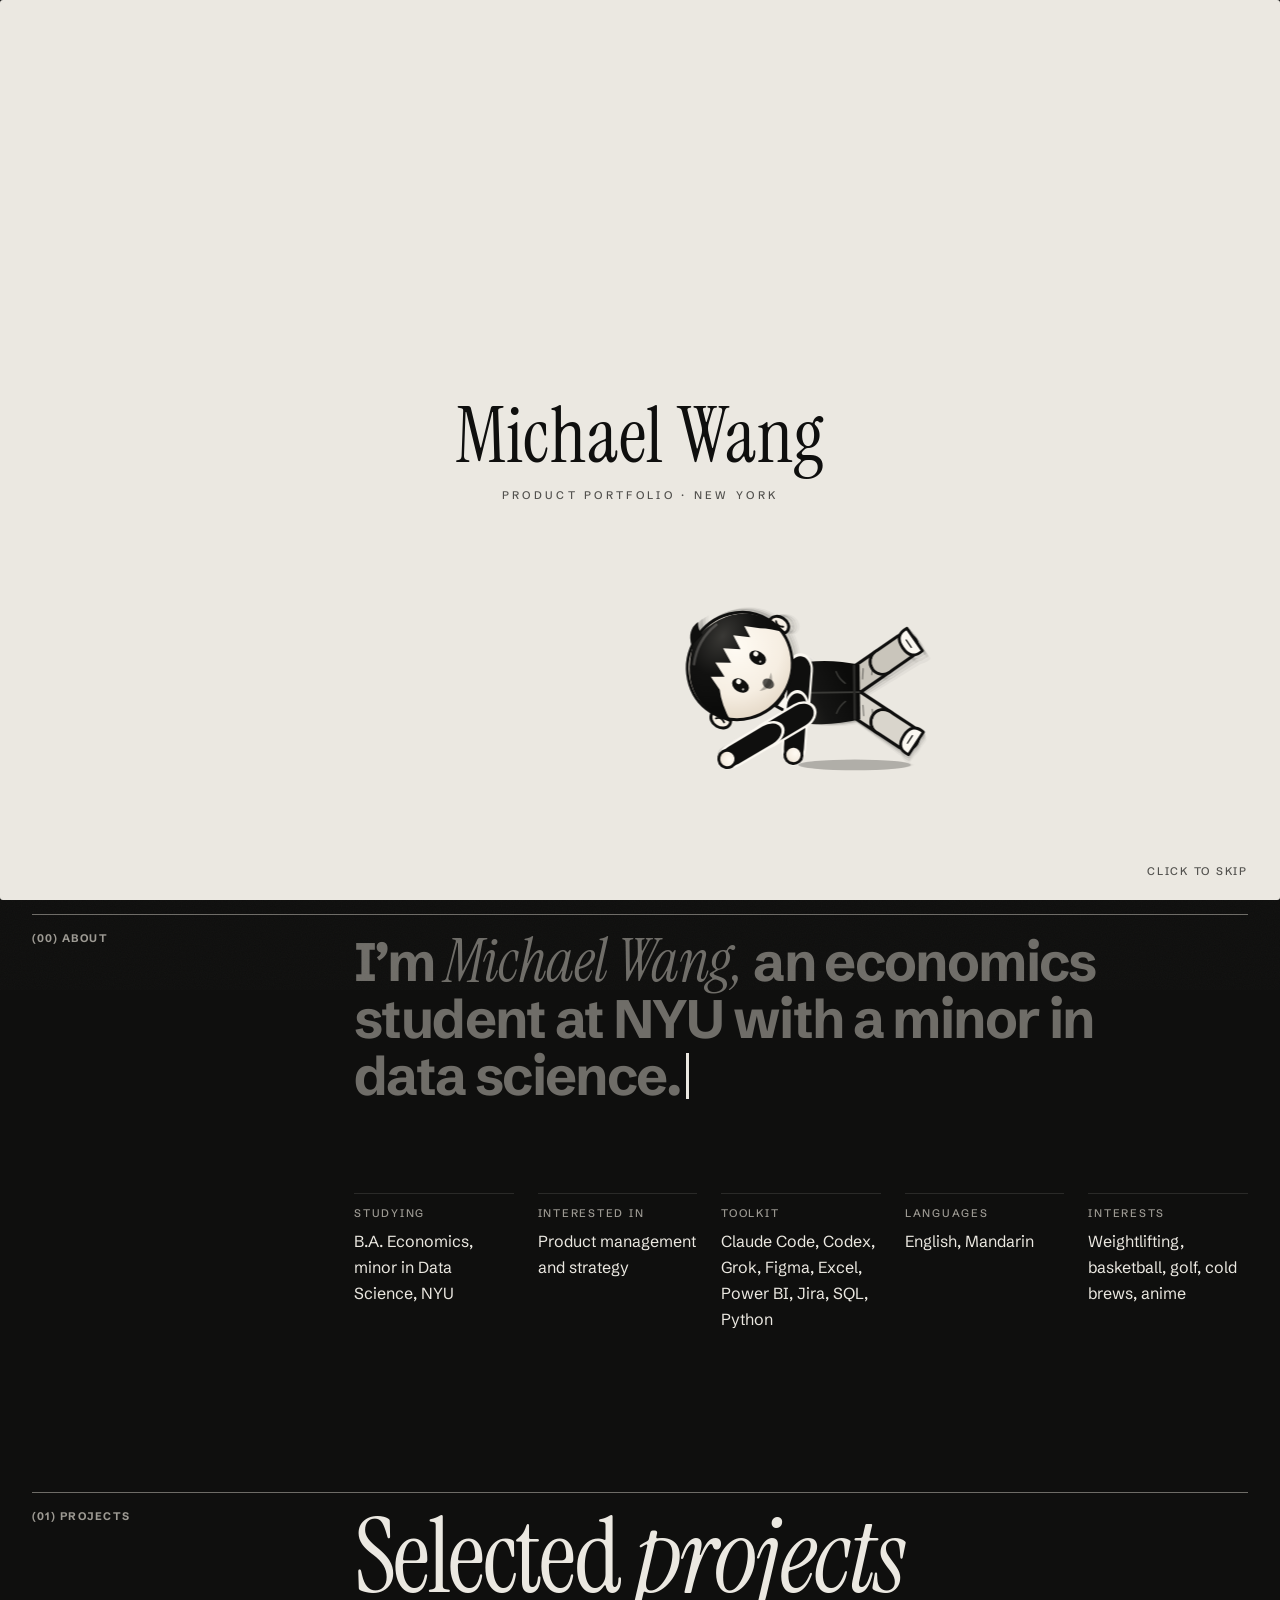
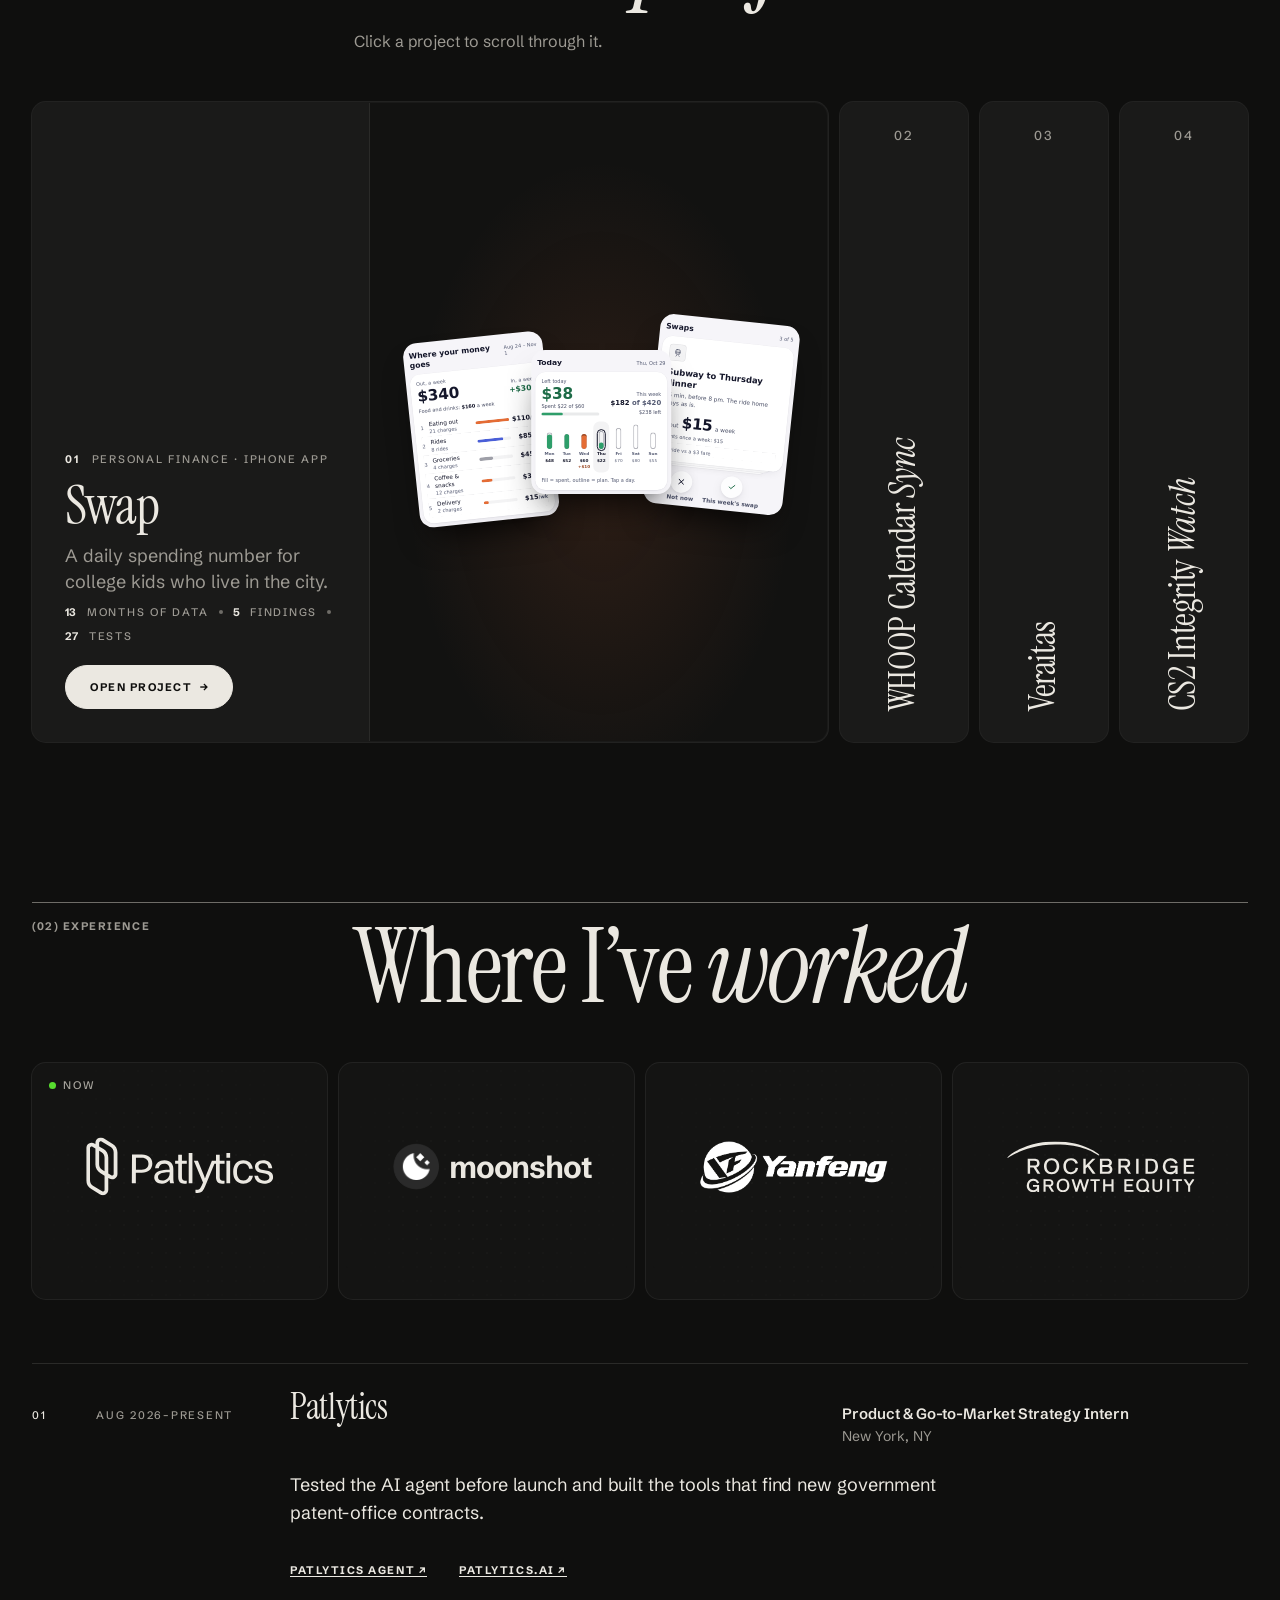
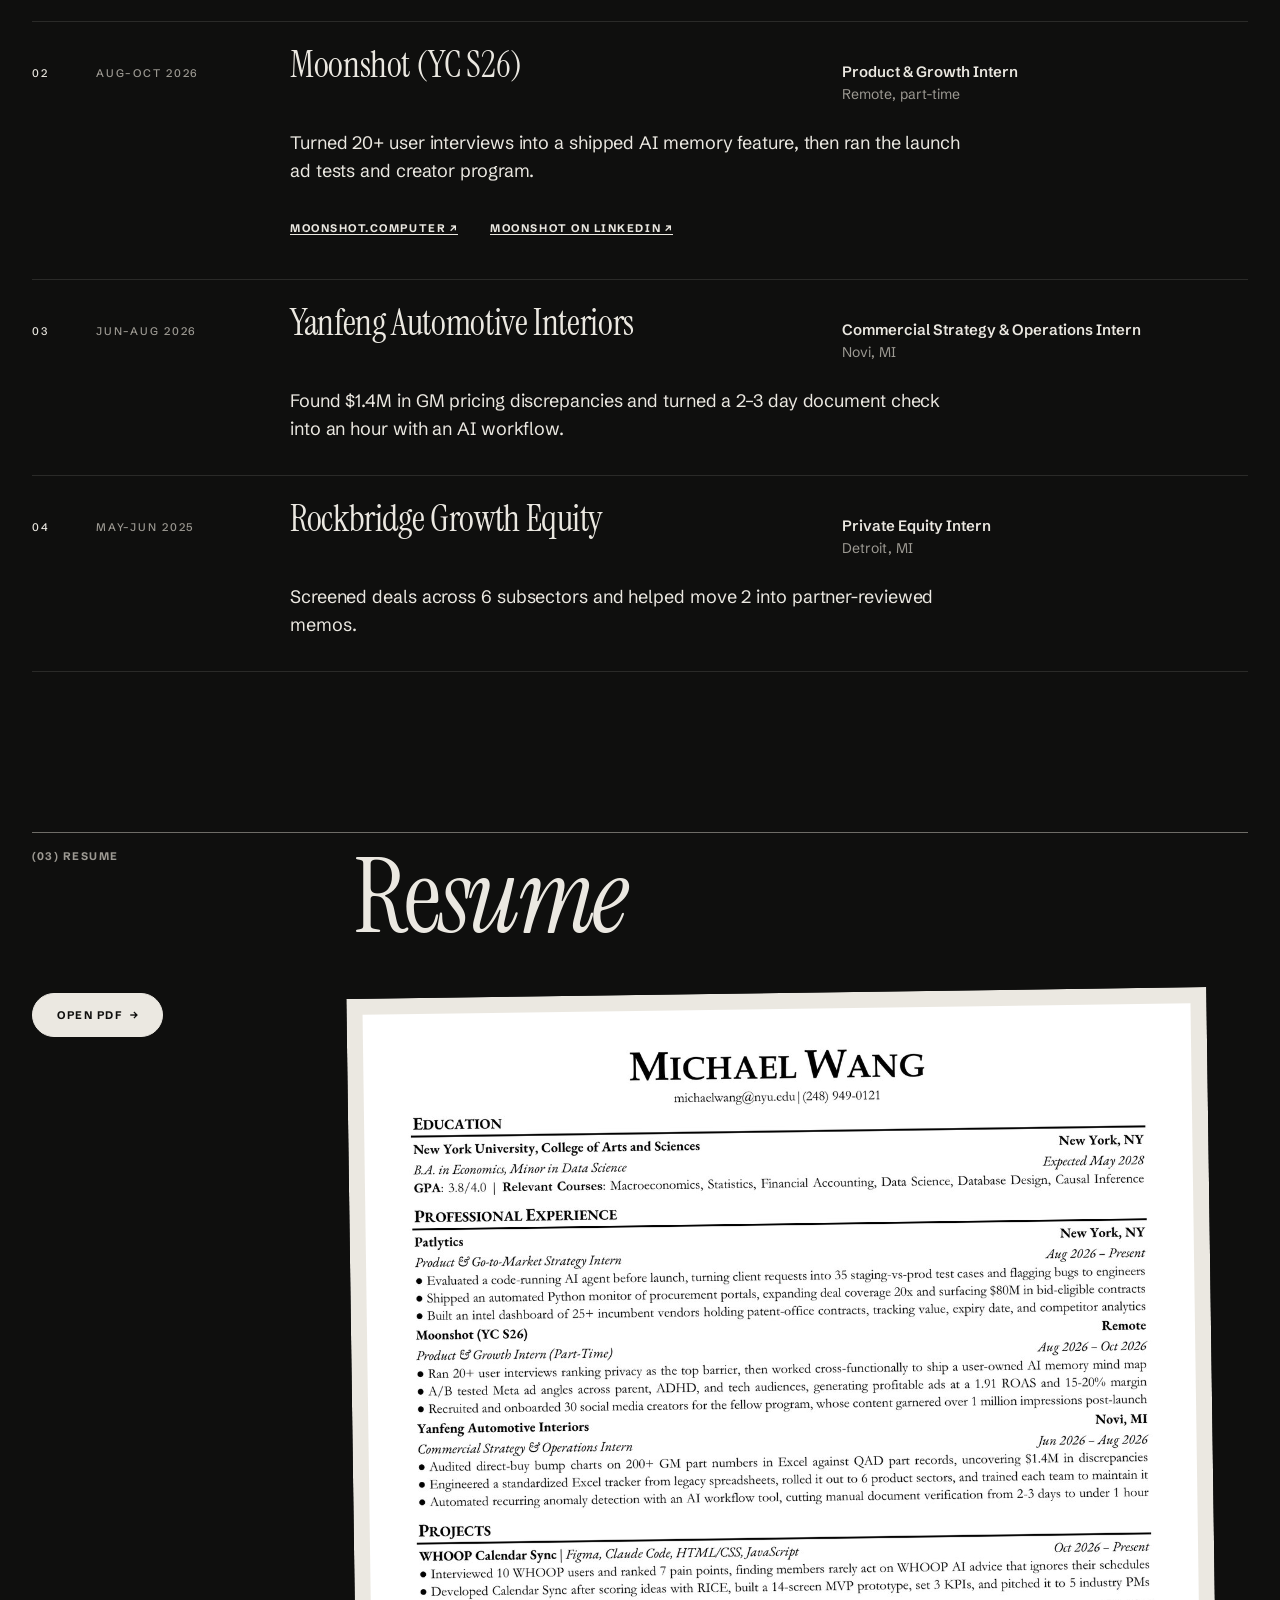
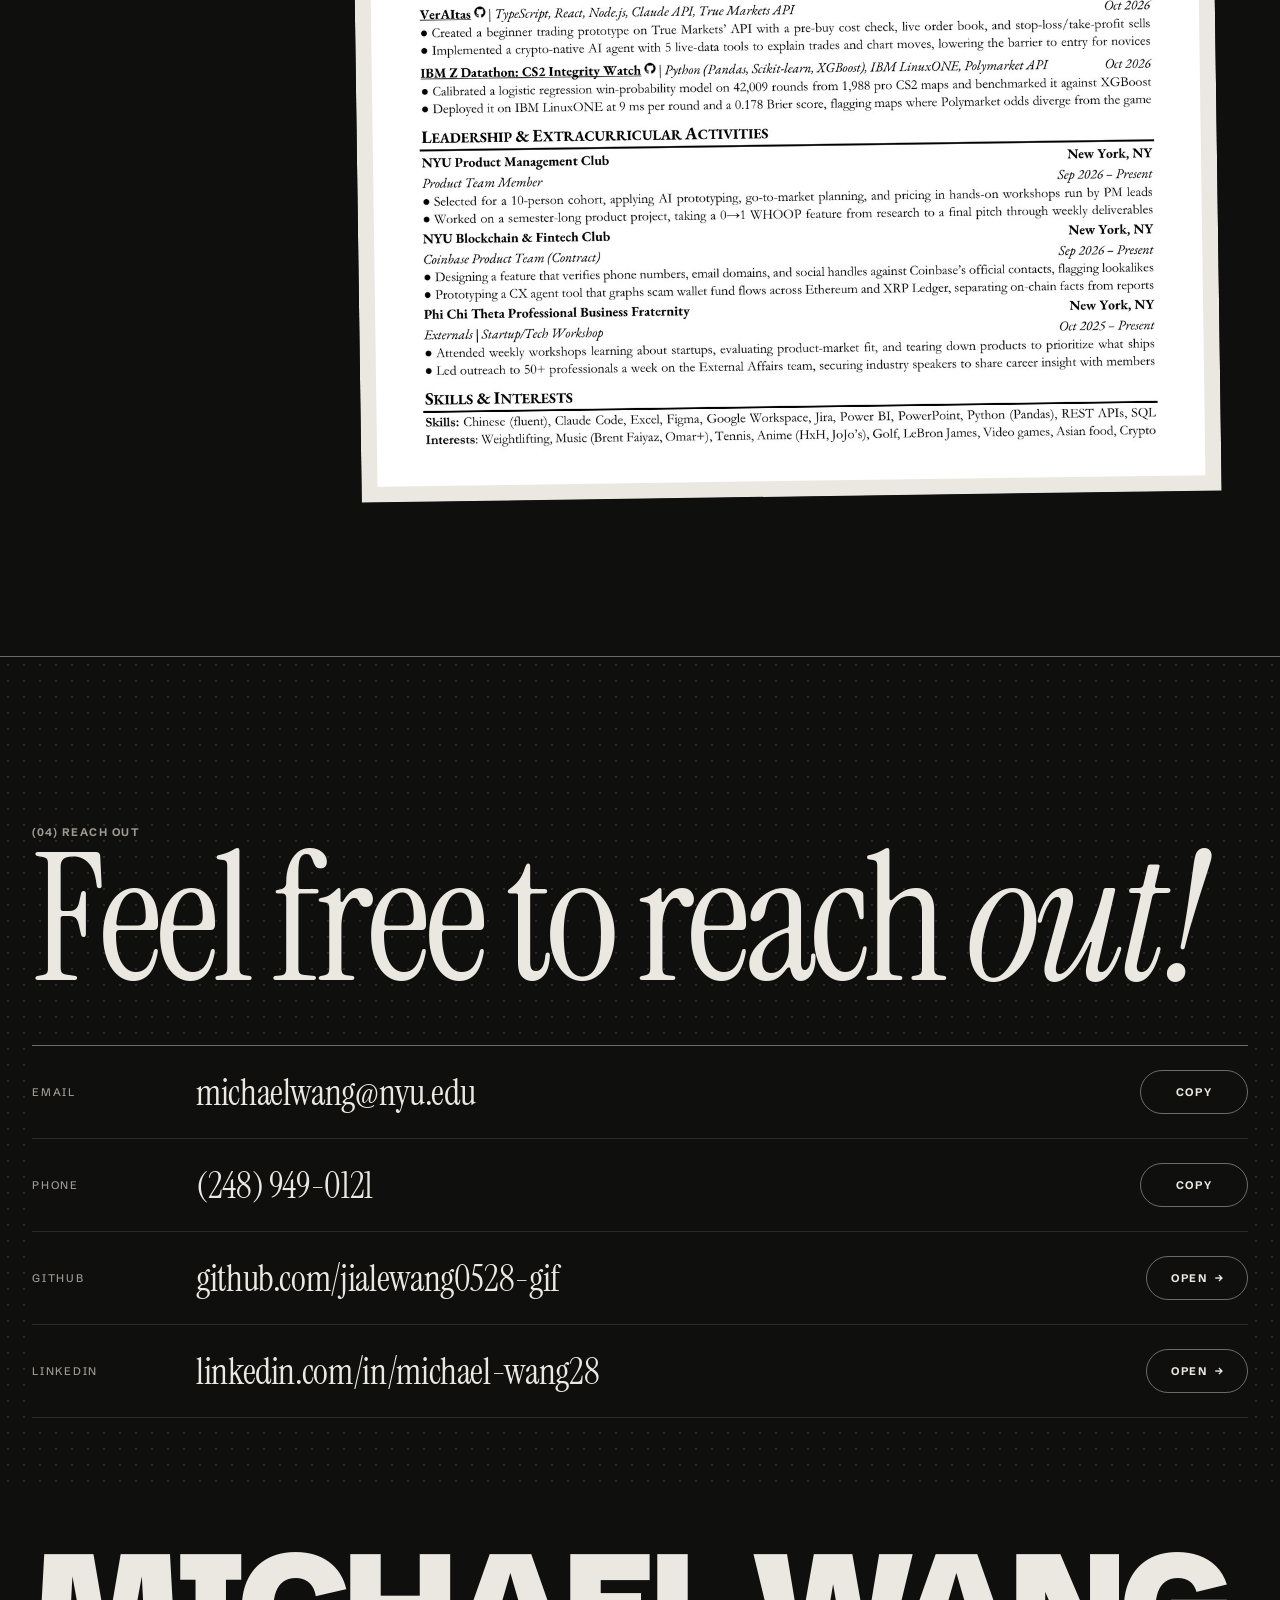
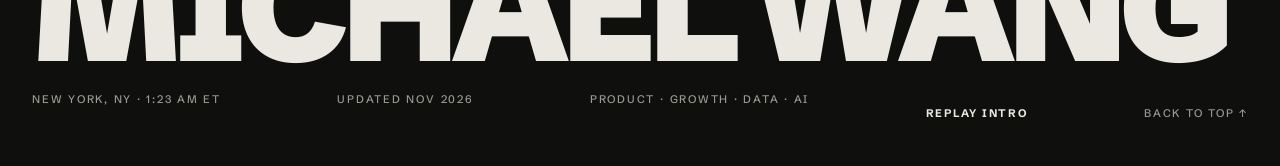
==== index.html @ cca87bdc "Swap: chill rewrite, NYU-in-the-city framing, less slop Co-Authored-By: Claude Opus 5.5 <noreply@ant" ====
<!doctype html>
<html lang="en">
<head>
<meta charset="utf-8">
<meta name="viewport" content="width=device-width, initial-scale=1">
<title>Michael Wang</title>
<link rel="icon" href="data:image/svg+xml,%3Csvg xmlns=%27http://www.w3.org/2000/svg%27 viewBox=%270 0 64 64%27%3E%3Crect width=%2764%27 height=%2764%27 fill=%27%230f0f0e%27/%3E%3Ctext x=%2732%27 y=%2744%27 font-family=%27Georgia,serif%27 font-style=%27italic%27 font-size=%2734%27 fill=%27%23ebe8e1%27 text-anchor=%27middle%27%3EMW%3C/text%3E%3C/svg%3E">
<meta name="color-scheme" content="dark">
<meta name="theme-color" content="#0f0f0e">
<meta property="og:title" content="Michael Wang">
<meta property="og:description" content="NYU economics student working toward product management. Projects, experience and resume.">
<meta property="og:type" content="website">
<meta property="og:url" content="https://michaelwang.lol/">
<meta property="og:site_name" content="Michael Wang">
<meta property="og:image" content="https://michaelwang.lol/og-image.png">
<meta property="og:image:secure_url" content="https://michaelwang.lol/og-image.png">
<meta property="og:image:type" content="image/png">
<meta property="og:image:width" content="1200">
<meta property="og:image:height" content="627">
<meta property="og:image:alt" content="A cartoon of Michael waving beside his name: Michael Wang, product portfolio, New York">
<meta name="twitter:card" content="summary_large_image">
<meta name="twitter:title" content="Michael Wang">
<meta name="twitter:image" content="https://michaelwang.lol/og-image.png">
<meta name="description" content="Michael Wang, NYU economics student working toward product management. Selected work, experience and resume.">
<link rel="preconnect" href="https://fonts.googleapis.com">
<link rel="preconnect" href="https://fonts.gstatic.com" crossorigin>
<link rel="stylesheet" href="https://fonts.googleapis.com/css2?family=Instrument+Serif:ital@0;1&family=Schibsted+Grotesk:ital,wght@0,400..900;1,400..900&display=swap">
<style>
/* Layout: editorial 12-col page on a near-black ground. Obys full-width serif name + corner captions,
   Kerimov tilted poster cards and numbered caps, huyml pinned project counter, onlines word-fill statement.
   Tokens mirror the "Michael Wang" design system. Dark-first. */
/* Monochrome: warm near-black ground, off-white ink, greys in between. No hue accent;
   emphasis comes from italic serif, weight and size. */
:root {
  color-scheme: dark;
  --surface: #0f0f0e;
  --raised: #1a1a19;
  --paper: #ebe8e1;
  --paper-ink: #0f0f0e;
  --paper-muted: #55534e;
  --moss: #2a2a28;
  --line: #2a2a28;
  --line-strong: #6e6c67;
  --ink: #ebe8e1;
  --muted: #9d9a93;
  --ghost: #6f6d68;
  --volt: #ebe8e1;
  --on-volt: #0f0f0e;
  --volt-text: #ebe8e1;
  --dot: rgba(235, 232, 225, .45);
  --poster-bg: #1a1a19;
  --poster-dot: #2a2a28;
  --poster-ink: #ebe8e1;
  --shadow-float: 0 30px 60px -20px rgba(0, 0, 0, .7);

  --serif: "Instrument Serif", "Iowan Old Style", Georgia, serif;
  --sans: "Schibsted Grotesk", "Helvetica Neue", Arial, sans-serif;

  --space-1: 4px; --space-2: 8px; --space-3: 12px; --space-4: 16px; --space-5: 24px;
  --space-6: 32px; --space-7: 48px; --space-8: 64px; --space-9: 96px; --space-10: 160px;
  --gutter: clamp(16px, 3vw, 32px);
  --radius-sm: 3px; --radius-md: 14px; --radius-pill: 999px;
  --dur-fast: 150ms; --dur-base: 300ms; --dur-slow: 600ms;
  --ease-out: cubic-bezier(0.23, 1, 0.32, 1);
  --ease-inout: cubic-bezier(0.77, 0, 0.175, 1);
  --ease-drawer: cubic-bezier(0.32, 0.72, 0, 1);
  --ease-icon: cubic-bezier(0.2, 0, 0, 1);
  --shadow-border: 0 0 0 1px oklch(1 0 0 / 0.08);
  --shadow-border-hover: 0 0 0 1px oklch(1 0 0 / 0.13);
  --image-outline: oklch(1 0 0 / 0.1);
}

* { box-sizing: border-box; }
html { scroll-behavior: smooth; scroll-padding-top: 72px; overflow-x: clip; }
body { margin: 0; background: var(--surface); color: var(--ink); font: 400 16px/26px var(--sans); -webkit-font-smoothing: antialiased; overflow-x: hidden; }
img { max-width: 100%; display: block; }
a { color: inherit; }
::selection { background: var(--volt); color: var(--on-volt); }
:where(a, button, summary):focus-visible { outline: 2px solid var(--volt-text); outline-offset: 3px; }
.wrap { padding-inline: var(--gutter); }
.caps { font: 700 11px/14px var(--sans); letter-spacing: .14em; text-transform: uppercase; }
.caps-s { font: 500 11px/14px var(--sans); letter-spacing: .16em; text-transform: uppercase; }
.muted { color: var(--muted); }
h1, h2, h3 { text-wrap: balance; }
.sr { position: absolute; width: 1px; height: 1px; overflow: hidden; clip: rect(0 0 0 0); white-space: nowrap; }

/* ---------- preloader (huyml wipe) ---------- */
.curtain { position: fixed; top: 0; right: 0; bottom: 0; left: 0; z-index: 100; pointer-events: none; overflow: hidden; animation: introGone 0s linear 3.2s forwards; }
.curtain.live { pointer-events: auto; cursor: pointer; }
.curtain { -webkit-tap-highlight-color: transparent; }
.curtain.js { animation: none; }
.cpanel { position: absolute; top: 0; right: 0; bottom: 0; left: 0; background: #ebe8e1; will-change: transform; display: grid; place-items: center; box-shadow: -30px 0 60px rgba(0, 0, 0, .35); }
.cpanel-ui { display: grid; justify-items: center; gap: 14px; color: #0f0f0e; }
.c-name { font: 400 clamp(40px, 6vw, 84px)/1 var(--serif); letter-spacing: .01em; min-height: 1em; }
.c-cap { font: 500 11px/14px var(--sans); letter-spacing: .3em; text-transform: uppercase; color: rgba(15, 15, 14, .7); min-height: 14px; }
.kid { position: absolute; left: 0; bottom: 14vh; width: clamp(150px, 17vw, 240px); will-change: transform; }
.kid-svg { display: block; width: 100%; height: auto; overflow: visible; }
@media (max-width: 640px) { .kid { width: 40vw; bottom: 14vh; } .c-name { font-size: 13vw; } .c-cap { font-size: 10px; letter-spacing: .26em; } }
.k-ink { fill: #0f0f0e; } .k-inks { stroke: #0f0f0e; stroke-width: 3.2; stroke-linecap: round; stroke-linejoin: round; }
.k-skin { fill: #f6efe4; } .k-paper { fill: #fbf8f1; }
.kid-svg g { transform-box: view-box; }
.dust { position: absolute; width: 22px; height: 16px; border-radius: 50%; background: rgba(15, 15, 14, .1); border: 1.5px solid rgba(15, 15, 14, .28); pointer-events: none; animation: dust .46s ease-out forwards; }
@keyframes dust { from { opacity: .9; transform: translate(0, 0) scale(calc(.4 * var(--s, 1))); } to { opacity: 0; transform: translate(var(--dx, 18px), -18px) scale(calc(1.5 * var(--s, 1))); } }
.kid.ghost { opacity: 0; pointer-events: none; }
.c-skip.wait { right: 50%; transform: translateX(50%); bottom: 18vh; color: rgba(15, 15, 14, .6); animation: waitPulse 1.6s ease-in-out infinite; }
@keyframes waitPulse { 50% { opacity: .35; } }
.c-skip { position: absolute; right: var(--gutter); bottom: 22px; font: 500 11px/14px var(--sans); letter-spacing: .16em; text-transform: uppercase; color: rgba(15, 15, 14, .7); z-index: 3; }
@keyframes introGone { to { visibility: hidden; } }
.rot { display: inline-block; border-bottom: 1px solid var(--line-strong); font-variant-ligatures: none; }
/* hero entrance runs when the intro hands off (html.ready); without JS everything is simply visible */
html.intro-on .ch, html.intro-on .hero-main > *, html.intro-on .corners, html.intro-on .nav > * { opacity: 0; }
html.ready .ch { animation: chIn 600ms var(--ease-out) backwards; animation-delay: calc(var(--i) * 30ms); }
html.ready .corners { animation: lineIn 600ms var(--ease-inout) .1s backwards; }
html.ready .nav > * { animation: navIn 300ms ease-out backwards; animation-delay: .6s; }
html.from-sbx .nav > * { animation: none; }
@keyframes navIn { from { opacity: 0; transform: translateY(-12px); filter: blur(4px); } }
html.ready .focus, html.ready .hero-side .btns { animation: riseIn 300ms ease-out .4s backwards; }
html.ready .hero-side .btns { animation-delay: .5s; }
html.ready .frame { animation: frameIn 600ms var(--ease-inout) .1s backwards; }
html.ready .frame img { animation: imgIn 900ms var(--ease-out) .1s backwards; }
html.ready .mark { animation: markIn 300ms ease-out .6s backwards; }
html.ready .portrait figcaption { animation: riseIn 300ms ease-out .7s backwards; }
@keyframes riseIn { from { opacity: 0; transform: translateY(12px); filter: blur(4px); } }
@keyframes frameIn { from { clip-path: inset(50% 50% 50% 50%); } }
@keyframes imgIn { from { transform: scale(1.12); filter: grayscale(1) blur(4px); } }
@keyframes markIn { from { opacity: 0; transform: scale(1.6); } }

/* ---------- nav (Kerimov) ---------- */
.nav { position: fixed; top: 0; left: 0; right: 0; z-index: 50; padding: calc(env(safe-area-inset-top, 0px) + 18px) var(--gutter) 18px; display: flex; align-items: center; justify-content: space-between; gap: var(--space-5); background: var(--surface); border-bottom: 1px solid transparent; transition: border-color var(--dur-fast); }
.nav.scrolled { border-bottom-color: var(--line); }
.nav-mark { font: 900 15px/1 var(--sans); letter-spacing: -.01em; text-decoration: none; text-transform: uppercase; }
.nav-links { display: flex; gap: var(--space-6); list-style: none; margin: 0; padding: 0; }
.nav-links a { text-decoration: none; color: var(--muted); transition: color var(--dur-fast); }
.nav-links a.is-current { color: var(--ink); }
@media (hover: hover) and (pointer: fine) { .nav-links a:hover { color: var(--ink); } }
.nav-links sup { color: var(--volt-text); font-size: 8px; margin-left: 3px; letter-spacing: .08em; }
/* 05 ???: a small door to the Sandbox. Same type as the other links; a sheen runs through the ??? now and then.
   Hover rolls ??? up and Sandbox in from below; leaving rolls it back. */
.nav-sbx { --sbx-c: var(--muted); position: relative; -webkit-tap-highlight-color: transparent; }
.nav-sbx:focus-visible { outline: none; }
.nav-sbx:focus-visible::after { content: ""; position: absolute; inset: -3px calc(-3px - var(--sbx-dx, 0px)) -3px -3px; outline: 2px solid var(--volt-text); pointer-events: none; }
.sbx-l { position: relative; display: inline-block; clip-path: inset(-1px -200px -1px -2px); }
.sbx-q, .sbx-w { display: block; transition: transform 300ms var(--ease-out), opacity 200ms ease-out; }
.sbx-q, .sbx-w { color: transparent; -webkit-background-clip: text; background-clip: text; background-repeat: no-repeat; background-size: 320% 100%; background-position: 100% 0; }
.sbx-q { background-image: linear-gradient(100deg, var(--sbx-c) 0 42%, #fff 48%, #c8b4ff 52%, var(--sbx-c) 58% 100%); }
.sbx-w { position: absolute; left: 0; top: 0; white-space: nowrap; background-image: linear-gradient(100deg, var(--ink) 0 42%, #fff 48%, #b99cff 52%, var(--ink) 58% 100%); opacity: 0; transform: translateY(105%); }
.nav-sbx sup { display: inline-block; transition: transform 240ms var(--ease-out); }
.nav-sbx.on .sbx-w { transition-delay: 50ms; }
.nav-sbx.on .sbx-q { opacity: 0; transform: translateY(-105%); }
.nav-sbx.on .sbx-w { opacity: 1; transform: none; }
.nav-sbx.on sup { transform: translateX(var(--sbx-dx, 0)); }
@media (prefers-reduced-motion: no-preference) {
  .sbx-q { animation: sbxSheen 4.8s cubic-bezier(.45, 0, .55, 1) 1.2s infinite; }
  .nav-sbx.on .sbx-w { animation: sbxSheenOnce 700ms cubic-bezier(.45, 0, .55, 1) 80ms both; }
}
@media (prefers-reduced-motion: reduce) {
  .sbx-q, .sbx-w { transform: none !important; transition: opacity 150ms ease-out; }
  .nav-sbx sup { transition: none; }
}
@keyframes sbxSheen { 0% { background-position: 100% 0; } 26%, 100% { background-position: 0 0; } }
@keyframes sbxSheenOnce { from { background-position: 100% 0; } to { background-position: 0 0; } }
.live { display: inline-flex; align-items: center; gap: var(--space-2); padding: 6px 10px; border-radius: var(--radius-sm); box-shadow: inset 0 0 0 1px var(--line); color: var(--muted); white-space: nowrap; }
.live::before { content: ""; width: 7px; height: 7px; border-radius: 50%; background: var(--volt); animation: pulse 2.4s var(--ease-inout) infinite; }
@keyframes pulse { 0%, 100% { box-shadow: 0 0 0 0 var(--dot); } 50% { box-shadow: 0 0 0 5px transparent; } }
.menu-btn { display: none; background: none; border: 0; color: var(--ink); cursor: pointer; padding: 8px 0; min-height: 44px; transition: scale 150ms ease-out; -webkit-tap-highlight-color: transparent; }
.menu-btn::before { content: ""; display: inline-block; width: 14px; height: 1px; background: currentColor; vertical-align: middle; margin-right: 10px; }
@media (max-width: 860px) {
  .nav-links { display: none; position: absolute; top: 100%; left: var(--gutter); right: var(--gutter); flex-direction: column; gap: 0; background: var(--raised); padding: var(--space-3) var(--space-5); }
  .nav.open .nav-links { display: flex; animation: menuIn 200ms var(--ease-out) both; }
  @keyframes menuIn { from { opacity: 0; transform: translateY(-6px); } }
  @media (prefers-reduced-motion: reduce) { .nav.open .nav-links { animation-name: fadeOnly; } @keyframes fadeOnly { from { opacity: 0; } } }
  .nav-links a { display: block; padding: var(--space-3) 0; color: var(--ink); }
  .nav-sbx { --sbx-c: var(--ink); }
  .menu-btn { display: inline-block; }
  .nav .live { display: none; }
}

/* ---------- hero ---------- */
.hero { position: relative; padding-top: calc(env(safe-area-inset-top, 0px) + 84px); padding-bottom: var(--space-8); }
.corners { display: flex; justify-content: space-between; gap: var(--space-4); color: var(--muted); padding-bottom: var(--space-3); border-bottom: 1px solid var(--line); }
.name { margin: 0; font: 400 17.2vw/.82 var(--serif); letter-spacing: -.035em; white-space: nowrap; padding: var(--space-4) 0 var(--space-5); }
.name .ln { display: inline-block; overflow: hidden; vertical-align: top; padding: 0 .05em .24em 0; margin-bottom: -.16em; }
.name .ln > span { display: inline-block; }
.name em { font-style: italic; }

@keyframes rise { from { transform: translateY(105%); } }
.ch { display: inline-block; }
@keyframes chIn { from { transform: translateY(70%) rotate(6deg); filter: blur(4px); opacity: 0; } }

@keyframes lineIn { from { clip-path: inset(0 100% 0 0); } }

.hero-grid { display: grid; grid-template-columns: minmax(0, 1fr) minmax(220px, 300px) minmax(0, 1.15fr); gap: var(--space-6); align-items: end; }
.intro { display: grid; gap: var(--space-5); align-content: end; min-width: 0; }
.intro p { margin: 0; font-size: 20px; line-height: 30px; letter-spacing: -.01em; max-width: 34ch; }
.intro .facts { display: grid; gap: var(--space-2); color: var(--muted); }
.btns { display: flex; flex-wrap: wrap; gap: var(--space-3); }
.btn { font: 700 11px/14px var(--sans); letter-spacing: .14em; text-transform: uppercase; display: inline-flex; align-items: center; gap: var(--space-2); height: 44px; padding: 0 var(--space-5); border-radius: var(--radius-pill); border: 1px solid var(--line-strong); background: transparent; color: var(--ink); cursor: pointer; text-decoration: none; transition: background-color var(--dur-fast) ease, color var(--dur-fast) ease, border-color var(--dur-fast) ease, transform var(--dur-base) var(--ease-out), scale 150ms ease-out; -webkit-tap-highlight-color: transparent; }
.btn:has(.arr) { padding-inline-end: 22px; }
@media (hover: hover) and (pointer: fine) { .btn:hover { background: var(--ink); color: var(--surface); border-color: var(--ink); } }
.btn-primary { background: var(--volt); border-color: var(--volt); color: var(--on-volt); }
.btn .arr { display: inline-block; transition: transform var(--dur-fast) var(--ease-out); }
@media (hover: hover) and (pointer: fine) { .btn:hover .arr { transform: translateX(3px) rotate(-45deg); } }

.portrait { position: relative; margin: 0; padding: 14px; }

.frame { position: relative; border: 1px solid var(--line); padding: 10px; }
.frame img { width: 100%; height: auto; aspect-ratio: 4 / 5; object-fit: cover; filter: grayscale(.15) contrast(1.02); outline: 1px solid var(--image-outline); outline-offset: -1px; }
@keyframes settle { from { transform: scale(1.06); opacity: .4; } }
.mark { position: absolute; width: 14px; height: 14px; border-color: var(--ink); border-style: solid; border-width: 0; }
.mark.m-tl { top: -8px; left: -8px; border-top-width: 1.5px; border-left-width: 1.5px; }
.mark.m-tr { top: -8px; right: -8px; border-top-width: 1.5px; border-right-width: 1.5px; }
.mark.m-bl { bottom: -8px; left: -8px; border-bottom-width: 1.5px; border-left-width: 1.5px; }
.mark.m-br { bottom: -8px; right: -8px; border-bottom-width: 1.5px; border-right-width: 1.5px; }
.badge { position: absolute; top: -18px; right: -30px; width: 108px; height: 108px; animation: spin 22s linear infinite; z-index: 2; }
.badge-bg { fill: var(--surface); stroke: var(--line-strong); stroke-width: 1; }
.badge-t { font: 700 9.4px var(--sans); letter-spacing: .2em; text-transform: uppercase; fill: var(--ink); }
.badge-c { font: italic 400 22px var(--serif); fill: var(--ink); }
@keyframes spin { to { transform: rotate(360deg); } }
.portrait figcaption { display: flex; justify-content: space-between; gap: var(--space-3); color: var(--muted); padding: var(--space-3) 10px 0; }
.portrait figcaption span { white-space: nowrap; }
.hero-main { display: grid; grid-template-columns: minmax(0, 4fr) minmax(0, 8fr); gap: clamp(24px, 4vw, 64px); align-items: end; padding-top: var(--space-6); }
.portrait.big { padding: 14px; max-width: 460px; width: 100%; perspective: 900px; }
.portrait.big .frame img { aspect-ratio: 4 / 5; max-height: min(60vh, 560px); object-position: 50% 30%; }
.portrait.big .frame { transform-style: preserve-3d; transition: transform .6s var(--ease-out); will-change: transform; }
.portrait.big .frame::after { content: ""; position: absolute; inset: 10px; pointer-events: none; background: linear-gradient(105deg, transparent 38%, rgba(255, 255, 255, .28) 49%, rgba(255, 255, 255, .06) 53%, transparent 62%) no-repeat; background-size: 260% 100%; background-position: var(--gx, 140%) 0; mix-blend-mode: soft-light; animation: sheen 7s var(--ease-inout) 2.5s infinite; }
@media (hover: hover) and (pointer: fine) { .portrait.big:hover .frame::after { animation: none; transition: background-position .2s linear; } }
@keyframes sheen { 0% { background-position: 140% 0; } 18%, 100% { background-position: -40% 0; } }
.hero-side { display: grid; gap: var(--space-6); align-content: end; min-width: 0; padding-bottom: 30px; }
.hero-side .name { padding: 0; line-height: .86; }
.focus { display: grid; gap: 14px; border-top: 1px solid var(--line-strong); padding-top: var(--space-4); }
.focus-top { display: flex; justify-content: space-between; gap: 16px; color: var(--muted); font-variant-numeric: tabular-nums; }
.focus-word { font: 800 clamp(34px, 4.6vw, 76px)/1 var(--sans); letter-spacing: -.035em; text-transform: uppercase; white-space: nowrap; overflow: hidden; height: 1.05em; font-variant-numeric: tabular-nums; }
.focus-bar { display: block; height: 2px; background: var(--line); position: relative; overflow: hidden; }
.focus-bar b { position: absolute; inset: 0; background: var(--ink); transform: scaleX(0); transform-origin: left; }
.focus-bar b.run { transform: scaleX(1); transition: transform 2.6s linear; }
@media (max-width: 900px) {
  .hero-main { grid-template-columns: minmax(0, 1fr); gap: var(--space-5); }
  .portrait.big { max-width: 340px; justify-self: center; }
  .portrait.big .frame img { max-height: 52vh; }
  .focus-word { white-space: normal; height: auto; min-height: 2.1em; font-size: clamp(30px, 9vw, 52px); }
}
.peek { position: relative; min-height: 420px; min-width: 0; }
.peek-head { position: absolute; top: 0; left: 0; color: var(--muted); }
.peek .float { position: absolute; width: min(250px, 48%); }
.peek .float:nth-of-type(1) { left: 4%; top: 40px; --tilt: -5deg; z-index: 2; }
.peek .float:nth-of-type(2) { right: 2%; top: 76px; --tilt: 4deg; }

/* ---------- FloatCard (system) ---------- */
.float { display: block; color: inherit; text-decoration: none; transform: rotate(var(--tilt, -3deg)); transition: transform var(--dur-base) var(--ease-out); }
.float:focus-visible { transform: rotate(0deg) translateY(-6px); z-index: 3; }
@media (hover: hover) and (pointer: fine) { .float:hover { transform: rotate(0deg) translateY(-6px); z-index: 3; } }
.sheet { background: var(--paper); padding: 10px 10px 0; box-shadow: var(--shadow-float); }
.media { position: relative; aspect-ratio: 4 / 5; overflow: hidden; background-color: var(--poster-bg); background-image: radial-gradient(var(--poster-dot) 1px, transparent 1.4px); background-size: 16px 16px; }
.media svg { position: absolute; inset: 0; width: 100%; height: 100%; }
.poster { position: absolute; left: 14px; right: 14px; bottom: 14px; color: var(--poster-ink); font: 900 clamp(20px, 2.3vw, 30px)/.9 var(--sans); letter-spacing: -.03em; text-transform: uppercase; }
.poster small { display: block; font: 500 9px/12px var(--sans); letter-spacing: .18em; margin-bottom: 8px; color: #9d9a93; }
.rec { stroke-dasharray: 42 100; animation: rec 5s var(--ease-out) infinite; }
@keyframes rec { 0% { stroke-dasharray: 0 100; stroke: #ff5a4e; } 30% { stroke: #f6c544; } 45%, 100% { stroke-dasharray: 42 100; stroke: #f6c544; } }
.rec-n { font: 800 22px var(--sans); fill: #ebe8e1; letter-spacing: -.02em; }
.cal-hit { animation: blink-cell 5s steps(1) infinite; }
.cal-hit2 { animation: blink-cell 5s steps(1) 1.2s infinite; }
@keyframes blink-cell { 0%, 30% { fill: #2a2a28; } 31%, 100% { fill: currentColor; } }
.cal-hit { color: #3ddc84; } .cal-hit2 { color: #ff5a4e; }
.mkt, .mdl { stroke-dasharray: 100 100; animation: draw 6s var(--ease-out) infinite; }
.mdl { animation-delay: .3s; }
@keyframes draw { 0% { stroke-dashoffset: 100; } 55%, 100% { stroke-dashoffset: 0; } }
.band { animation: band 6s ease-in-out infinite; }
@keyframes band { 0%, 40% { opacity: 0; } 55%, 100% { opacity: .22; } }
.ping { transform-box: fill-box; transform-origin: center; animation: ping 6s ease-out infinite; }
@keyframes ping { 0%, 45% { opacity: 0; transform: scale(.4); } 55% { opacity: 1; transform: scale(1.4); } 70%, 100% { opacity: 1; transform: scale(1); } }
.foot { display: flex; justify-content: space-between; align-items: center; gap: 8px; padding: 10px 2px 12px; color: var(--paper-ink); font: 700 9px/12px var(--sans); letter-spacing: .1em; text-transform: uppercase; }
.foot > span:first-child { min-width: 0; overflow: hidden; text-overflow: ellipsis; white-space: nowrap; }
.sw { display: flex; gap: 4px; }
.sw i { width: 12px; height: 12px; display: block; }
.sticker { display: table; margin: -16px 0 0 auto; position: relative; z-index: 1; transform: rotate(-4deg); background: var(--moss); color: var(--ink); padding: 9px 14px; border-radius: var(--radius-sm); font: 700 11px/14px var(--sans); letter-spacing: .14em; text-transform: uppercase; }

@media (max-width: 1020px) {
  .hero-grid { grid-template-columns: minmax(0, 1fr) minmax(200px, 280px); }
  .peek { grid-column: 1 / -1; min-height: 0; display: flex; gap: var(--space-6); padding-top: var(--space-7); justify-content: center; }
  .peek .float { position: relative; left: auto !important; right: auto !important; top: auto !important; width: min(250px, 46%); }
}
@media (max-width: 640px) {
  .hero-grid { grid-template-columns: minmax(0, 1fr); }
  .portrait { max-width: 280px; justify-self: center; grid-row: 1; } .badge { right: -14px; width: 88px; height: 88px; }
  .peek { gap: var(--space-4); }
  .corners .hide-s { display: none; }
}

/* ---------- ticker (Obys) ---------- */
.ticker { border-block: 1px solid var(--line); overflow: hidden; padding-block: var(--space-4); color: var(--muted); }
.ticker-track { display: flex; width: max-content; animation: tick 40s linear infinite; }
.ticker-track span { padding-right: var(--space-6); white-space: nowrap; }
.ticker-track b { color: var(--volt-text); font-weight: 700; padding-right: var(--space-6); }
@keyframes tick { to { transform: translateX(-50%); } }

/* ---------- reel (huyml card stream) ---------- */
.reel { --cards: 8; position: relative; height: calc(var(--cards) * 32vh + 100vh); margin: 0 calc(var(--gutter) * -1) var(--space-9); }
.reel-pin { position: sticky; top: 0; height: 100vh; height: 100svh; overflow: hidden; perspective: 1500px; }
.reel-stage { position: absolute; inset: 0; transform-style: preserve-3d; }
.reel-bg { position: absolute; inset: -10%; pointer-events: none; }
.reel-bg img { position: absolute; left: 50%; top: 42%; width: 70%; transform: translate(-50%, -50%) scale(1.3); filter: blur(70px) saturate(1.4); opacity: 0; transition: opacity 1.1s var(--ease-out); }
.reel-bg img.on { opacity: .42; }
@media (max-width: 760px) { .reel-bg img { filter: blur(40px) saturate(1.3); } }
.rc { position: absolute; left: 50%; top: 40%; width: min(40vw, 540px); margin: 0; transform-style: preserve-3d; will-change: transform, opacity; cursor: pointer; backface-visibility: hidden; }
.rc img { width: 100%; height: auto; display: block; box-shadow: 0 40px 80px -30px rgba(0, 0, 0, .75); outline: 1px solid var(--image-outline); outline-offset: -1px; }
.rc.poster { width: max(170px, min(19vw, 250px)); }
.rc .float { transform: none !important; max-width: none; }
.rc .float .sticker { display: none; }
.reel-count { position: absolute; top: 92px; left: var(--gutter); display: flex; gap: 8px; z-index: 200; }
.reel-n { font: 500 clamp(80px, 11vw, 168px)/.82 var(--sans); letter-spacing: -.06em; font-variant-numeric: tabular-nums; transition: filter 180ms ease-out, opacity 180ms ease-out, transform 180ms ease-out; }
.reel-of { color: var(--muted); margin-top: 8px; }
.reel.swap .reel-n { filter: blur(18px); opacity: .15; transform: translateY(-10px); }
.reel-side { position: absolute; top: 104px; right: var(--gutter); color: var(--muted); display: grid; justify-items: end; gap: 10px; z-index: 200; font-variant-numeric: tabular-nums; }
.reel-bar { display: block; width: 120px; height: 1px; background: var(--line); position: relative; }
.reel-bar b { position: absolute; left: 0; top: 0; bottom: 0; width: 0; background: var(--ink); }
.reel-info { position: absolute; left: 50%; bottom: 6vh; padding: 28px 40px; background: radial-gradient(closest-side, var(--surface) 72%, transparent); transform: translateX(-50%); width: min(560px, calc(100% - 32px)); display: grid; justify-items: center; gap: 10px; text-align: center; z-index: 200; transition: filter 180ms ease-out, opacity 180ms ease-out, transform 180ms ease-out; }
.reel.swap .reel-info { filter: blur(12px); opacity: 0; transform: translateX(-50%) translateY(14px); }
.reel-cat { color: var(--muted); }
.reel-title { font: 400 clamp(36px, 4.6vw, 64px)/1 var(--serif); letter-spacing: -.02em; text-decoration: none; color: var(--ink); }
.reel-title em { font-style: italic; }
@media (hover: hover) and (pointer: fine) { .reel-title:hover { opacity: .75; } }
.reel-desc { color: var(--muted); max-width: 44ch; }
.reel-stats { color: var(--muted); display: flex; align-items: center; gap: 10px; flex-wrap: wrap; justify-content: center; }
.reel-stats b { color: var(--ink); font-weight: 700; letter-spacing: .04em; }
.reel-stats i { width: 4px; height: 4px; border-radius: 50%; background: var(--line-strong); display: inline-block; }
.reel-read { margin-top: 6px; }
.reel-tabs { position: absolute; top: 92px; left: 50%; transform: translateX(-50%); display: flex; gap: 6px; padding: 5px; border: 1px solid var(--line); border-radius: var(--radius-pill); background: var(--surface); z-index: 210; }
.reel-tab { border: 0; background: transparent; color: var(--muted); padding: 10px 16px; border-radius: var(--radius-pill); cursor: pointer; white-space: nowrap; transition: background-color var(--dur-fast) ease, color var(--dur-fast), scale 150ms ease-out; -webkit-tap-highlight-color: transparent; }
@media (hover: hover) and (pointer: fine) { .reel-tab:hover { color: var(--ink); } }
.reel-tab.on { background: var(--ink); color: var(--surface); }
.reel-tab:focus-visible, .reel-arrow:focus-visible { outline: 2px solid var(--ink); outline-offset: 3px; }
.reel-arrows { position: absolute; right: var(--gutter); bottom: calc(6vh + 40px); display: flex; gap: 8px; z-index: 210; }
.reel-arrow { width: 52px; height: 52px; border-radius: 50%; border: 1px solid var(--line-strong); background: var(--surface); color: var(--ink); font: 400 20px/1 var(--sans); cursor: pointer; transition: background-color var(--dur-fast) ease, color var(--dur-fast), scale 150ms ease-out; -webkit-tap-highlight-color: transparent; }
@media (hover: hover) and (pointer: fine) { .reel-arrow:hover { background: var(--ink); color: var(--surface); } }
.reel-arrow:disabled { opacity: .3; cursor: default; background: var(--surface); color: var(--ink); }
.reel-skip { position: absolute; left: var(--gutter); bottom: calc(6vh + 40px); color: var(--muted); z-index: 210; text-decoration: none; padding: 12px 16px; background: var(--surface); border: 1px solid var(--line); border-radius: var(--radius-pill); }
@media (hover: hover) and (pointer: fine) { .reel-skip:hover { color: var(--ink); } }
@media (max-width: 760px) {
  .reel { height: calc(var(--cards) * 28vh + 100vh); }
  .rc { width: 78vw; top: 36%; } .rc.poster { width: 46vw; }
  .reel-count { top: 76px; } .reel-side { display: none; }
  .reel-info { bottom: 12vh; } .reel-tabs { top: auto; bottom: 3vh; } .reel-tab { padding: 10px 16px; } .tab-more { display: none; } .reel-arrows, .reel-skip { display: none; } .reel-read { height: 38px; padding: 0 16px; }
}
@media (prefers-reduced-motion: reduce) { .reel { display: none; } }

/* ---------- scroll reveals ---------- */
.rv { opacity: 0; transform: translateY(12px); filter: blur(4px); transition: opacity 300ms ease-out, transform 300ms ease-out, filter 300ms ease-out; transition-delay: calc(var(--d, 0) * 60ms); }
.rv.in { opacity: 1; transform: none; filter: none; }
.rv-clip { clip-path: inset(0 0 100% 0); transition: clip-path 600ms var(--ease-inout); }
.rv-clip.in { clip-path: inset(0 0 0 0); }
.wd { display: inline-block; white-space: nowrap; }
.cr { display: inline-block; opacity: 0; transform: translateY(12px); filter: blur(4px); transition: opacity 300ms ease-out, transform 300ms ease-out, filter 300ms ease-out; transition-delay: calc(min(var(--i), 14) * 22ms); }
.split.in .cr { opacity: 1; transform: none; filter: none; }
.ticker-track.js { animation: none; }

/* ---------- section scaffolding ---------- */
section { padding-block: var(--space-10) 0; }
.sh { display: grid; grid-template-columns: minmax(140px, 1fr) 3fr; gap: var(--space-5); align-items: end; padding-top: var(--space-4); border-top: 1px solid var(--line-strong); margin-bottom: var(--space-7); }
.sh-i { color: var(--muted); align-self: start; }
.sh h2 { margin: 0; font: 400 clamp(52px, 9vw, 104px)/.92 var(--serif); letter-spacing: -.025em; }
.sh h2 em { font-style: italic; }
.sh p { grid-column: 2; margin: 0; max-width: 54ch; color: var(--muted); }
@media (max-width: 640px) { section { padding-block: var(--space-9) 0; } .sh { grid-template-columns: minmax(0, 1fr); } .sh p { grid-column: 1; } }

/* ---------- about statement (onlines) ---------- */
.about { display: grid; grid-template-columns: minmax(140px, 1fr) 3fr; gap: var(--space-5); padding-top: var(--space-4); border-top: 1px solid var(--line-strong); }
.fill { margin: 0; font: 700 clamp(30px, 4.6vw, 54px)/1.06 var(--sans); letter-spacing: -.03em; max-width: 22ch; }
.fill .w { color: var(--ghost); transition: color var(--dur-fast) linear; }
.fill .w.on { color: var(--ink); }
.fill em { font: italic 400 1.1em/1 var(--serif); letter-spacing: -.01em; }
.fill .w.on em { color: var(--volt-text); }
.caret { display: inline-block; width: 3px; height: .85em; background: var(--volt); vertical-align: -.06em; margin-left: 6px; animation: blink 1s steps(1) infinite; }
@keyframes blink { 50% { opacity: 0; } }
.about-facts { grid-column: 2; display: grid; grid-template-columns: repeat(5, minmax(0, 1fr)); gap: var(--space-5); margin: var(--space-8) 0 0; padding: 0; }
.about-facts div { border-top: 1px solid var(--line); padding-top: var(--space-3); min-width: 0; }
.about-facts dt { color: var(--muted); margin-bottom: var(--space-2); }
.about-facts dd { margin: 0; }
@media (max-width: 860px) { .about-facts { grid-template-columns: repeat(2, minmax(0, 1fr)); } }
@media (max-width: 640px) { .about { grid-template-columns: minmax(0, 1fr); } .about-facts { grid-column: 1; } }

/* ---------- work (huyml counter) ---------- */
.work { display: grid; grid-template-columns: minmax(0, 1fr); gap: var(--space-5); }
.counter-col { position: relative; }
.counter { position: sticky; top: 96px; display: inline-flex; align-items: flex-start; gap: var(--space-2); }
.counter-n { font: 500 clamp(80px, 11vw, 160px)/.82 var(--sans); letter-spacing: -.06em; font-variant-numeric: tabular-nums; transition: filter var(--dur-base) var(--ease-out), opacity var(--dur-base) var(--ease-out); }
.counter.swap .counter-n { filter: blur(14px); opacity: .2; }
.counter-of { color: var(--muted); margin-top: 6px; }
.projects { display: grid; gap: var(--space-10); min-width: 0; }
.proj { display: grid; grid-template-columns: minmax(220px, 340px) minmax(0, 1fr); gap: var(--space-7); align-items: start; }
.proj .float { --tilt: -3deg; }
.proj:nth-child(2) .float { --tilt: 3deg; }
.proj-body { display: grid; gap: var(--space-5); min-width: 0; }
.proj-meta { display: flex; flex-wrap: wrap; gap: var(--space-2) var(--space-5); color: var(--muted); }
.strip { margin: 0; display: grid; grid-template-columns: repeat(4, minmax(0, 1fr)); gap: var(--space-4); padding: var(--space-4) 0; border-block: 1px solid var(--line); }
.strip div { min-width: 0; display: grid; gap: 6px; align-content: start; }
.strip dt { color: var(--muted); }
.strip dd { margin: 0; font-size: 14px; line-height: 20px; }
.state { display: inline-block; padding: 3px 9px; border: 1px solid var(--line-strong); border-radius: var(--radius-pill); font-size: 12px; line-height: 18px; }
.tldr { margin: 0; display: grid; gap: 0; }
.tldr div { display: grid; grid-template-columns: 96px minmax(0, 1fr); gap: var(--space-4); padding: 10px 0; border-bottom: 1px solid var(--line); }
.tldr div:last-child { border-bottom: 0; }
.tldr dt { color: var(--muted); padding-top: 5px; }
.tldr dd { margin: 0; font-size: 18px; line-height: 27px; letter-spacing: -.005em; }
@media (max-width: 760px) { .strip { grid-template-columns: repeat(2, minmax(0, 1fr)); } .tldr div { grid-template-columns: minmax(0, 1fr); gap: 2px; } }
.proj h3 { margin: 0; font: 400 clamp(40px, 5vw, 64px)/1 var(--serif); letter-spacing: -.02em; }
.proj h3 em { font-style: italic; }
.proj .lede { margin: 0; font-size: 20px; line-height: 30px; letter-spacing: -.01em; max-width: 46ch; }
.steps { list-style: none; margin: 0; padding: 0; display: grid; gap: 0; border-top: 1px solid var(--line); }
.steps li { display: grid; grid-template-columns: 96px minmax(0, 1fr); gap: var(--space-4); padding: var(--space-4) 0; border-bottom: 1px solid var(--line); }
.steps .k { color: var(--volt-text); padding-top: 6px; }
.steps b { display: block; font-weight: 600; }
.steps span { color: var(--muted); }
.steps li.next b { color: var(--muted); }
.soon { font-style: normal; display: inline-block; margin-left: 8px; padding: 3px 7px; border: 1px solid var(--line-strong); border-radius: var(--radius-pill); color: var(--ink); vertical-align: 2px; font-size: 9px; line-height: 11px; }
.tags { display: flex; flex-wrap: wrap; gap: var(--space-2); }
.tag { background: var(--moss); color: var(--ink); padding: 6px 10px; border-radius: var(--radius-sm); font: 700 10px/12px var(--sans); letter-spacing: .14em; text-transform: uppercase; }
.tag.o { background: none; color: var(--muted); box-shadow: inset 0 0 0 1px var(--line); }
.slot { border: 1px dashed var(--line-strong); padding: var(--space-5); color: var(--muted); display: grid; gap: var(--space-3); }
.slot b { color: var(--ink); font-weight: 600; }
.proj-more { grid-column: 1 / -1; display: grid; grid-template-columns: repeat(3, minmax(0, 1fr)); gap: var(--space-6); padding-top: var(--space-6); border-top: 1px solid var(--line); }
.proj-more > * { min-width: 0; display: grid; gap: var(--space-3); align-content: start; }
.pains ol { margin: 0; padding: 0; list-style: none; counter-reset: p; display: grid; }
.pains li { counter-increment: p; display: grid; grid-template-columns: 28px minmax(0, 1fr); padding: 8px 0; border-bottom: 1px solid var(--line); }
.pains li::before { content: counter(p, decimal-leading-zero); color: var(--muted); font: 500 10px/26px var(--sans); letter-spacing: .1em; }
.notif { background: var(--raised); border: 1px solid transparent; box-shadow: var(--shadow-border); border-radius: 18px; padding: var(--space-4) var(--space-5); display: grid; gap: var(--space-2); }
.notif span { color: var(--muted); }
.notif p { margin: 0; font-weight: 600; }
.mock blockquote { margin: var(--space-3) 0 0; font: italic 400 24px/1.2 var(--serif); letter-spacing: -.01em; }
.mock cite { display: block; font-style: normal; color: var(--muted); margin-top: var(--space-3); }
.mvp { gap: var(--space-5) !important; }
.mvp ul { margin: var(--space-2) 0 0; padding: 0; list-style: none; display: grid; gap: var(--space-2); }
.mvp li { color: var(--muted); }
.mvp b { color: var(--ink); font-weight: 600; }
.figs { grid-template-columns: repeat(2, minmax(0, 1fr)); }
.figs figure { margin: 0; display: grid; gap: var(--space-3); }
.figs img { width: 100%; height: auto; outline: 1px solid var(--image-outline); outline-offset: -1px; }
.proj-more.two { grid-template-columns: repeat(2, minmax(0, 1fr)); }
.figs.pitch img { border-radius: 10px; }
@media (max-width: 1020px) { .proj-more.two { grid-template-columns: minmax(0, 1fr); } }
@media (max-width: 1020px) { .proj { grid-template-columns: minmax(0, 1fr); } .proj .float { max-width: 320px; } .proj-more { grid-template-columns: minmax(0, 1fr); } }
@media (max-width: 640px) { .work { grid-template-columns: minmax(0, 1fr); } .counter-col { display: none; } }

/* ---------- project grid: one featured card, two below; each opens a project view ---------- */
.pgrid { display: grid; grid-template-columns: repeat(2, minmax(0, 1fr)); gap: var(--space-5); }
.pcard { position: relative; display: grid; align-content: start; color: inherit; text-decoration: none; background: var(--raised); border: 1px solid transparent; box-shadow: var(--shadow-border); border-radius: var(--radius-md); overflow: hidden; transition: box-shadow var(--dur-fast) ease-out, transform var(--dur-base) var(--ease-out); }
.pcard:focus-visible { box-shadow: var(--shadow-border-hover); transform: translateY(-4px); }
@media (hover: hover) and (pointer: fine) { .pcard:hover { box-shadow: var(--shadow-border-hover); transform: translateY(-4px); } }
.pcard:focus-visible { outline: 2px solid var(--ink); outline-offset: 3px; }
.pc-info { display: grid; justify-items: start; gap: 10px; padding: var(--space-6); }
.pc-cat { color: var(--muted); display: flex; gap: 12px; }
.pc-cat b { color: var(--ink); font-weight: 700; }
.pc-title { margin: 4px 0 0; font: 400 clamp(36px, 4vw, 56px)/1 var(--serif); letter-spacing: -.02em; }
.pc-title em { font-style: italic; }
.pc-desc { margin: 0; color: var(--muted); font-size: 18px; line-height: 26px; }
.pc-stats { color: var(--muted); display: flex; align-items: center; gap: 10px; flex-wrap: wrap; }
.pc-stats b { color: var(--ink); font-weight: 700; letter-spacing: .04em; }
.pc-stats i { width: 4px; height: 4px; border-radius: 50%; background: var(--line-strong); display: inline-block; }
.pc-go { margin-top: var(--space-3); pointer-events: none; }
@media (hover: hover) and (pointer: fine) { .pcard:hover .pc-go { background: var(--ink); color: var(--surface); border-color: var(--ink); } }
@media (hover: hover) and (pointer: fine) { .pcard:hover .pc-go .arr { transform: translateX(3px) rotate(-45deg); } }
.pc-art { position: relative; overflow: hidden; }
.pc-screen { aspect-ratio: 16 / 10; border-bottom: 1px solid var(--line); background: #0b0b0b; }
.pc-cycle { position: absolute; inset: 0; }
.pc-cycle img { position: absolute; inset: 0; width: 100%; height: 100%; object-fit: cover; object-position: 50% 0; opacity: 0; animation: pcFade 12s infinite; transition: transform 1.2s var(--ease-out); }
.pc-cycle img:nth-child(1) { opacity: 1; animation-delay: 0s; }
.pc-cycle img:nth-child(2) { animation-delay: 3s; }
.pc-cycle img:nth-child(3) { animation-delay: 6s; }
.pc-cycle img:nth-child(4) { animation-delay: 9s; }
@keyframes pcFade { 0% { opacity: 0; transform: scale(1.06); } 5%, 25% { opacity: 1; } 31%, 100% { opacity: 0; transform: scale(1); } }
@media (hover: hover) and (pointer: fine) { .pcard:hover .pc-cycle { transform: scale(1.03); transition: transform 1.2s var(--ease-out); } }
.pc-cycle { transition: transform 1.2s var(--ease-out); }
.pc-new { position: absolute; right: 14px; top: 14px; z-index: 2; display: inline-flex; align-items: center; gap: 8px; padding: 7px 12px; border-radius: var(--radius-pill); background: rgba(15, 15, 14, .82); color: var(--ink); backdrop-filter: blur(6px); }
.pc-new b { width: 7px; height: 7px; border-radius: 50%; background: #2ee68a; box-shadow: 0 0 0 0 rgba(46, 230, 138, .6); animation: pcPulse 1.8s infinite; }
@keyframes pcPulse { 0% { box-shadow: 0 0 0 0 rgba(46, 230, 138, .55); } 70%, 100% { box-shadow: 0 0 0 9px rgba(46, 230, 138, 0); } }

.pcard.feat { grid-column: 1 / -1; grid-template-columns: minmax(0, 5fr) minmax(0, 7fr); align-items: stretch; align-content: stretch; min-height: 560px; }
.pcard.feat .pc-art { height: 100%; }
.pcard.feat .pc-info { align-content: end; padding: var(--space-7); }
.pcard.feat .pc-title { font-size: clamp(48px, 6vw, 88px); }
.pc-phones { min-height: 460px; border-left: 1px solid var(--line); background: radial-gradient(60% 70% at 55% 60%, rgba(61, 220, 132, .14), transparent 70%), #121211; }
.ph { position: absolute; top: 50%; left: 50%; width: min(24%, 188px); height: auto; border-radius: 26px; border: 5px solid #232322; box-shadow: 0 40px 70px -30px rgba(0, 0, 0, .9); transition: transform 500ms var(--ease-out); }
.ph1 { transform: translate(-140%, -46%) rotate(-8deg); }
.ph2 { transform: translate(-50%, -50%); z-index: 2; }
.ph3 { transform: translate(40%, -46%) rotate(8deg); }
@media (hover: hover) and (pointer: fine) { .pcard.feat:hover .ph1 { transform: translate(-158%, -48%) rotate(-12deg); } }
@media (hover: hover) and (pointer: fine) { .pcard.feat:hover .ph2 { transform: translate(-50%, -54%) scale(1.04); } }
@media (hover: hover) and (pointer: fine) { .pcard.feat:hover .ph3 { transform: translate(58%, -48%) rotate(12deg); } }
@media (max-width: 860px) {
  .pgrid { grid-template-columns: minmax(0, 1fr); }
  .pcard.feat { grid-template-columns: minmax(0, 1fr); min-height: 0; }
  .pcard.feat .pc-info { order: 2; padding: var(--space-6); }
  .pc-phones { min-height: 380px; border-left: 0; border-bottom: 1px solid var(--line); }
  .ph { width: 26%; }
}
.pv-store { display: none; }
html.js .projects#pvStore { display: none; }

/* ---------- front page: projects as an expanding strip (Cynx). The open panel widens, the others fold to spines ---------- */
.pc-spine { display: none; }
@media (min-width: 1100px) {
  .pgrid.pstrip { display: flex; gap: 12px; height: min(640px, 78vh); }
  .pstrip .pcard.feat { flex: 1 1 0; min-width: 0; min-height: 0; grid-template-columns: calc(var(--ew, 900px) * .42) calc(var(--ew, 900px) * .58); transition: flex-grow 500ms var(--ease-inout), box-shadow var(--dur-fast) ease-out; }
  .pstrip .pcard.feat.on { flex-grow: 6.3; }
  @media (hover: hover) and (pointer: fine) { .pstrip .pcard.feat:hover { transform: none; } }
  .pstrip .pcard.flip .pc-art { order: 0; border-right: 0; border-left: 1px solid var(--line); }
  .pstrip .pcard.feat .pc-info { padding: var(--space-6); }
  .pstrip .pcard.feat .pc-title { font-size: clamp(44px, 4.2vw, 64px); }
  .pstrip .pc-ui .ui-stage { transform: scale(.5); }
  .pstrip .pc-ui, .pstrip .pc-phones { min-height: 0; }
  @media (min-width: 1300px) { .pstrip .pc-ui .ui-stage { transform: scale(.6); } }
  @media (min-width: 1500px) { .pstrip .pc-ui .ui-stage { transform: scale(.7); } }
  .pstrip .pcard > .pc-info, .pstrip .pcard > .pc-art { transition: opacity 300ms var(--ease-out) 300ms; }
  .pstrip .pcard:not(.on) > .pc-info, .pstrip .pcard:not(.on) > .pc-art { opacity: 0; pointer-events: none; transition-delay: 0s; transition-duration: .2s; }
  .pc-spine { position: absolute; inset: 0; z-index: 3; display: flex; flex-direction: column; align-items: center; justify-content: space-between; padding: 26px 0 30px; pointer-events: none; transition: opacity 200ms var(--ease-out) 200ms; }
  .pc-spine b { font: 500 13px/1 var(--sans); letter-spacing: .14em; color: var(--muted); }
  .pc-spine span { writing-mode: vertical-rl; transform: rotate(180deg); font: 400 clamp(30px, 2.8vw, 44px)/1 var(--serif); letter-spacing: -.01em; white-space: nowrap; }
  .pc-spine em { font-style: italic; }
  .pstrip .pcard.on .pc-spine { opacity: 0; transition-delay: 0s; transition-duration: .15s; }
  @media (hover: hover) and (pointer: fine) { .pstrip .pcard:not(.on):hover { box-shadow: var(--shadow-border-hover); } }
}
/* ---------- project view: full-screen, its own card stream, then the case study ---------- */
.pv { position: fixed; inset: 0; z-index: 80; background: var(--surface); visibility: hidden; clip-path: inset(100% 0 0 0); transition: clip-path 300ms var(--ease-out), visibility 0s linear 300ms; }
.pv.open { visibility: visible; clip-path: inset(0 0 0 0); transition: clip-path 500ms var(--ease-drawer), visibility 0s; }
html.pv-lock, html.pv-lock body { overflow: hidden; }
html.pv-lock .latest { display: none; }
.pv-scroll { position: absolute; inset: 0; overflow-y: auto; overflow-x: hidden; overscroll-behavior: contain; }
.pv-bar { position: absolute; top: 0; left: 0; right: 0; z-index: 300; display: flex; align-items: center; gap: var(--space-4); padding: calc(env(safe-area-inset-top, 0px) + 14px) var(--gutter) 14px; background: linear-gradient(var(--surface) 60%, rgba(15, 15, 14, 0)); pointer-events: none; }
.pv-bar > * { pointer-events: auto; }
.pv-idx { color: var(--muted); font-variant-numeric: tabular-nums; }
.pv-name { font: 400 24px/1 var(--serif); letter-spacing: -.01em; white-space: nowrap; overflow: hidden; text-overflow: ellipsis; min-width: 0; }
.pv-ctl { margin-left: auto; display: flex; gap: 8px; flex: none; }
.pv-btn { height: 42px; min-width: 42px; padding: 0 14px; border-radius: var(--radius-pill); border: 1px solid var(--line-strong); background: var(--surface); color: var(--ink); font: 400 16px/1 var(--sans); cursor: pointer; transition: background-color var(--dur-fast) ease, color var(--dur-fast), scale 150ms ease-out; -webkit-tap-highlight-color: transparent; }
.pv-btn.caps-s { font: 500 11px/14px var(--sans); letter-spacing: .16em; }
@media (hover: hover) and (pointer: fine) { .pv-btn:hover { background: var(--ink); color: var(--surface); } }
.pv-btn:focus-visible { outline: 2px solid var(--ink); outline-offset: 3px; }
.pv .reel { margin: 0; }
.pv .reel-bg img { filter: blur(70px) saturate(1.4) brightness(.55); }
.pv .reel-bg img.on { opacity: .34; }
.pv .reel-title { pointer-events: none; }
.reel-skip { font: 500 11px/14px var(--sans); letter-spacing: .16em; cursor: pointer; }
.reel-read { cursor: pointer; }
.rc.tall { width: min(15vw, 220px); }
.rc.tall img { border-radius: 22px; outline: 5px solid #232322; }
.pv.swapping .pv-scroll { opacity: 0; transition: opacity 150ms ease-out; }
.pv-scroll { transition: opacity 300ms ease-out; }
.pv-case { padding-block: 112px var(--space-9); }
.pv-case .proj { max-width: 1280px; margin: 0 auto; }
.pv-foot { display: grid; gap: var(--space-3); justify-items: start; padding-block: var(--space-8) var(--space-10); border-top: 1px solid var(--line); }
.pv-nextlink { font: 400 clamp(44px, 7vw, 96px)/1 var(--serif); letter-spacing: -.02em; color: var(--ink); text-decoration: none; }
.pv-nextlink em { font-style: italic; }
.pv-nextlink::after { content: " \2192"; display: inline-block; transition: transform var(--dur-base) var(--ease-out); }
@media (hover: hover) and (pointer: fine) { .pv-nextlink:hover::after { transform: translateX(12px); } }
@media (max-width: 760px) {
  .rc.tall { width: 36vw; }
  .pv .rc { top: 44%; } .pv .rc.poster { width: 40vw; }
  .pv .reel-count { top: 70px; } .pv .reel-n { font-size: 64px; }
  .pv-idx { display: none; }
  .pv-name { font-size: 19px; }
  .pv-btn { height: 38px; min-width: 38px; padding: 0 12px; }
}

/* ---------- VerAItas poster ---------- */
.ai { font-family: var(--sans); font-style: normal; font-weight: 600; font-size: .74em; letter-spacing: -.03em; }
.pv-name em, .pv-nextlink em { font-style: italic; }
.cdl { transform-box: fill-box; transform-origin: 50% 100%; animation: vtGrow 6s var(--ease-out) infinite; animation-delay: calc(var(--k) * .11s); }
@keyframes vtGrow { 0% { transform: scaleY(0); opacity: 0; } 14%, 92% { transform: scaleY(1); opacity: 1; } 100% { transform: scaleY(1); opacity: 0; } }
.vt-tag { animation: vtTag 6s var(--ease-out) infinite; }
@keyframes vtTag { 0%, 16% { opacity: 0; transform: translateY(6px); } 24%, 92% { opacity: 1; transform: none; } 100% { opacity: 0; } }
.vt-px { font: 800 9px var(--sans); fill: #0f0f0e; letter-spacing: .02em; }
.vt-wm { display: block; text-transform: none; font-size: 1.35em; letter-spacing: -.04em; }
.vt-wm i { font-style: normal; color: #2ee68a; }

/* ---------- Veraitas walkthrough player ---------- */
.vtp, .pc-ui, .pc-phones, .lg { --ink: #ebe8e1; --muted: #a8a59e; --ghost: #8f8c86; --volt: #ebe8e1; --on-volt: #0f0f0e; --line: #2a2a28; --line-strong: #6e6c67; --surface: #0f0f0e; }
.vt-demo { grid-column: 1 / -1; margin-bottom: var(--space-6); }
.vtp { width: 100%; max-width: min(1120px, calc((100vh - 250px) * 1.6)); margin: 0 auto; border: 1px solid transparent; border-radius: 16px; overflow: hidden; background: #0b0b0b; box-shadow: var(--shadow-border), 0 50px 100px -50px rgba(0, 0, 0, .95); }
.vtp-chrome { position: relative; display: flex; align-items: center; gap: 7px; height: 36px; padding: 0 14px; border-bottom: 1px solid #1f1f1e; background: #121211; }
.vtp-chrome > i { width: 10px; height: 10px; border-radius: 50%; background: #333331; }
.vtp-name { position: absolute; left: 50%; transform: translateX(-50%); color: var(--muted); font: 500 12px/16px var(--sans); letter-spacing: .02em; }
.vtp-len { margin-left: auto; color: var(--ghost); font-variant-numeric: tabular-nums; }
.vtp-screen { position: relative; aspect-ratio: 16 / 10; overflow: hidden; cursor: pointer; background: #0b0b0b; isolation: isolate; }
.vtp-cam { position: absolute; inset: 0; transform-origin: 0 0; will-change: transform; backface-visibility: hidden; }
.vtp-img { position: absolute; inset: 0; width: 100%; height: 100%; display: block; opacity: 0; }
.vtp-img:first-child { opacity: 1; }
.vtp-spot { position: absolute; left: 0; top: 0; width: 0; height: 0; border-radius: 14px; pointer-events: none; opacity: 0; box-shadow: 0 0 0 1px rgba(235, 232, 225, .22), 0 0 0 3000px rgba(6, 6, 6, .46); will-change: transform, opacity; z-index: 2; }
.vtp-cursor { position: absolute; left: 0; top: 0; width: 20px; height: 24px; margin: -1px 0 0 -2px; pointer-events: none; z-index: 4; filter: drop-shadow(0 3px 6px rgba(0, 0, 0, .55)); will-change: transform; transform-origin: 2px 1px; }
.vtp-click { position: absolute; left: 0; top: 0; width: 44px; height: 44px; margin: -22px 0 0 -22px; border-radius: 50%; background: rgba(235, 232, 225, .18); border: 1.5px solid rgba(235, 232, 225, .7); opacity: 0; pointer-events: none; z-index: 3; }
.vtp-click.go { animation: vtpTap .6s cubic-bezier(.2, .7, .3, 1); }
@keyframes vtpTap { 0% { opacity: .9; transform: scale(.35); } 100% { opacity: 0; transform: scale(1.25); } }
.vtp-end { position: absolute; inset: 0; z-index: 5; display: grid; place-content: center; justify-items: center; gap: 14px; text-align: center; background: rgba(8, 8, 8, .82); backdrop-filter: blur(14px); -webkit-backdrop-filter: blur(14px); opacity: 0; visibility: hidden; transition: opacity 150ms ease-out, visibility 0s linear 150ms; cursor: default; }
.vtp.ended .vtp-end { opacity: 1; visibility: visible; transition: opacity 300ms ease-out, visibility 0s; }
.vtp-end > span:first-child { color: var(--muted); }
.vtp-end b { font: 400 clamp(44px, 6vw, 84px)/1 var(--serif); letter-spacing: -.02em; font-weight: 400; color: var(--ink); }
.vtp-end-row { display: flex; gap: 10px; flex-wrap: wrap; justify-content: center; margin-top: 6px; }
.vtp-start { position: absolute; left: 50%; top: 50%; z-index: 6; width: 76px; height: 76px; margin: -38px 0 0 -38px; border-radius: 50%; border: 1px solid rgba(235, 232, 225, .35); background: rgba(12, 12, 12, .72); color: var(--ink); display: grid; place-items: center; cursor: pointer; backdrop-filter: blur(8px); -webkit-backdrop-filter: blur(8px); transition: transform var(--dur-fast) var(--ease-out), opacity 300ms var(--ease-out), background-color var(--dur-fast) ease, scale 150ms ease-out; -webkit-tap-highlight-color: transparent; }
@media (hover: hover) and (pointer: fine) { .vtp-start:hover { transform: scale(1.06); background: rgba(235, 232, 225, .92); color: #0b0b0b; } }
.vtp-start svg { margin-left: 3px; }
.vtp.started .vtp-start { opacity: 0; pointer-events: none; }
.vtp-bar { display: flex; align-items: center; gap: 16px; min-height: 64px; padding: 10px 16px; border-top: 1px solid #1f1f1e; background: #121211; }
.vtp-play { flex: none; width: 34px; height: 34px; border-radius: 50%; border: 1px solid #3a3a37; background: transparent; color: var(--ink); display: grid; place-items: center; cursor: pointer; transition: background-color var(--dur-fast) ease, color var(--dur-fast), scale 150ms ease-out; -webkit-tap-highlight-color: transparent; }
@media (hover: hover) and (pointer: fine) { .vtp-play:hover { background: var(--ink); color: #0b0b0b; } }
.vtp-ico { display: grid; place-items: center; }
.vtp-ico svg { grid-area: 1 / 1; transition: opacity 300ms var(--ease-icon), scale 300ms var(--ease-icon), filter 300ms var(--ease-icon); }
.vtp-ico .i-play { translate: 1px 0; }
.vtp-ico .i-play, .vtp.paused .vtp-ico .i-pause { opacity: 0; scale: .25; filter: blur(4px); }
.vtp.paused .vtp-ico .i-play { opacity: 1; scale: 1; filter: blur(0); }
@media (prefers-reduced-motion: reduce) { .vtp-ico svg { scale: 1 !important; filter: none !important; } }
.vtp-cap { flex: 1; min-width: 0; display: flex; align-items: baseline; gap: 12px; transition: opacity 150ms ease-out, transform 150ms ease-out, filter 150ms ease-out; }
.vtp-cap.swap { opacity: 0; transform: translateY(-4px); filter: blur(4px); }
.vtp-cap > span:first-child { color: var(--ghost); font-variant-numeric: tabular-nums; flex: none; }
.vtp-cap b { font: 400 22px/1.1 var(--serif); letter-spacing: -.01em; font-weight: 400; color: var(--ink); white-space: nowrap; flex: none; }
.vtp-cap > span:last-child { color: var(--muted); font-size: 14px; line-height: 20px; overflow: hidden; text-overflow: ellipsis; white-space: nowrap; }
.vtp-time { flex: none; color: var(--ghost); font-variant-numeric: tabular-nums; }
.vtp-segs { display: flex; gap: 4px; padding: 0 16px 14px; background: #121211; }
.vtp-seg { flex: 1; height: 14px; padding: 0; border: 0; background: transparent; cursor: pointer; position: relative; }
.vtp-seg::before { content: ""; position: absolute; left: 0; right: 0; top: 6px; height: 2px; border-radius: 2px; background: #2c2c2a; }
.vtp-seg i { position: absolute; left: 0; top: 6px; height: 2px; border-radius: 2px; background: var(--ink); width: 0; }
@media (hover: hover) and (pointer: fine) { .vtp-seg:hover::before { background: #4a4a47; } }
.vtp-seg:focus-visible, .vtp-play:focus-visible, .vtp-start:focus-visible { outline: 2px solid var(--ink); outline-offset: 2px; }
@media (max-width: 640px) {
  .vtp { border-radius: 12px; }
  .vtp-cap { flex-wrap: wrap; row-gap: 2px; }
  .vtp-cap b { font-size: 19px; }
  .vtp-cap > span:last-child { white-space: normal; flex-basis: 100%; font-size: 13px; line-height: 18px; }
  .vtp-cap > span:first-child { display: none; }
  .vtp-cursor { width: 16px; height: 19px; } .vtp-cursor svg { width: 16px; height: 19px; }
  .vtp-start { width: 60px; height: 60px; margin: -30px 0 0 -30px; }
}
@media (prefers-reduced-motion: reduce) {
  .vtp-cursor, .vtp-click, .vtp-spot { display: none; }
  .pc-cycle img:nth-child(n+2) { display: none; }
  .pv { transition: none; }
}

/* ---------- coded product cards on the front grid (crisp at any size) ---------- */
.pcard.feat + .pcard.feat { margin-top: 0; }
.pcard.flip { grid-template-columns: minmax(0, 7fr) minmax(0, 5fr); }
.pcard.flip .pc-art { order: -1; border-left: 0; border-right: 1px solid var(--line); }
.pc-ui { min-height: 460px; border-left: 1px solid var(--line); background: radial-gradient(60% 70% at 50% 58%, var(--glow-c, rgba(46, 230, 138, .12)), transparent 70%), #121211; color: #ebe8e1; }
.pc-cs { --glow-c: rgba(79, 134, 255, .14); }
.ui-stage { position: absolute; inset: 0; }
.ui { position: absolute; top: 50%; left: 50%; width: 236px; padding: 16px; border-radius: 16px; background: #141413; border: 1px solid transparent; box-shadow: var(--shadow-border), 0 40px 70px -30px rgba(0, 0, 0, .9); font: 400 13px/18px var(--sans); transition: transform 500ms var(--ease-out); }
.ui.wide { width: 300px; }
.ui b { font-weight: 600; }
.ui-h { display: flex; align-items: center; gap: 8px; font-size: 15px; }
.ui-h b { font-weight: 800; letter-spacing: -.01em; }
.ui-coin { width: 22px; height: 22px; border-radius: 50%; background: linear-gradient(135deg, #9945ff, #14f195); }
.ui-chip { margin-left: auto; padding: 2px 8px; border-radius: 6px; background: #1f1f1e; color: var(--muted); font-size: 11px; }
.ui-px { margin: 10px 0 6px; font: 500 26px/1 ui-monospace, "SF Mono", Menlo, monospace; letter-spacing: -.02em; }
.ui-px i { font: 500 12px ui-monospace, Menlo, monospace; font-style: normal; margin-left: 6px; }
.ui .dn { color: #ff4d5e; }
.ui-chart { display: block; width: 100%; height: 74px; }
.ui-chart.tall { height: 110px; margin: 10px 0 8px; }
.ui-foot { display: flex; align-items: center; gap: 6px; margin-top: 8px; color: var(--muted); font-size: 11px; }
.ui-live { width: 6px; height: 6px; border-radius: 50%; background: #2ee68a; }
.ui-k { display: flex; align-items: center; justify-content: space-between; gap: 8px; margin-bottom: 8px; color: var(--muted); font: 700 10px/14px var(--sans); letter-spacing: .14em; text-transform: uppercase; }
.ui-k span { letter-spacing: .04em; text-transform: none; font-weight: 500; color: var(--ghost); }
.ui-row { display: flex; justify-content: space-between; gap: 10px; padding: 8px 0; border-top: 1px solid #222220; color: var(--muted); }
.ui-row b { color: #ebe8e1; font: 500 12.5px/18px ui-monospace, "SF Mono", Menlo, monospace; text-align: right; }
.ui-spark { color: #ebe8e1; letter-spacing: 0; }
.ui-q { margin: 2px 0 10px auto; width: fit-content; max-width: 90%; padding: 7px 11px; border-radius: 12px; background: #232321; font-size: 12.5px; }
.ui-a { margin: 0; font-size: 13px; line-height: 19px; color: #d9d6cf; }
.ui-src { display: flex; gap: 6px; flex-wrap: wrap; margin-top: 10px; }
.ui-src span { padding: 3px 8px; border-radius: 999px; border: 1px solid #2c2c2a; color: var(--muted); font-size: 10.5px; }
.ui-big { margin: 4px 0 8px; font: 500 34px/1 ui-monospace, "SF Mono", Menlo, monospace; letter-spacing: -.03em; }
.ui-big span { font: 500 11px var(--sans); letter-spacing: .12em; text-transform: uppercase; color: var(--muted); margin-left: 4px; }
.ui-leg { display: flex; align-items: center; gap: 12px; color: var(--muted); font-size: 11px; }
.ui-leg i { display: inline-block; width: 10px; height: 2px; margin-right: 6px; vertical-align: middle; }
.ui-gap { margin-left: auto; color: #ff8a80; }
.ui-high { padding: 2px 8px; border-radius: 6px; background: rgba(255, 90, 78, .16); color: #ff8a80 !important; font-weight: 700 !important; letter-spacing: .1em !important; text-transform: uppercase !important; }
.ui-draw { stroke-dasharray: 100 100; animation: uiDraw 6s var(--ease-out) infinite; }
.ui-draw.d2 { animation-delay: .25s; }
@keyframes uiDraw { 0% { stroke-dashoffset: 100; } 45%, 100% { stroke-dashoffset: 0; } }
/* fan, like the phones on the WHOOP card */
.pc-vt .ui1 { transform: translate(-160%, -58%) rotate(-6deg); }
.pc-vt .ui2 { transform: translate(-50%, -46%); z-index: 2; }
.pc-vt .ui3 { transform: translate(60%, -62%) rotate(5deg); }
@media (hover: hover) and (pointer: fine) { .pcard:hover .pc-vt .ui1 { transform: translate(-168%, -60%) rotate(-8deg); } }
@media (hover: hover) and (pointer: fine) { .pcard:hover .pc-vt .ui2 { transform: translate(-50%, -50%) scale(1.03); } }
@media (hover: hover) and (pointer: fine) { .pcard:hover .pc-vt .ui3 { transform: translate(68%, -64%) rotate(7deg); } }
.pc-cs .ui { width: 214px; }
.pc-cs .ui.wide { width: 280px; }
.pc-cs .ui-row b { font-size: 12px; }
.pc-cs .ui1 { transform: translate(-172%, -34%) rotate(-5deg); }
.pc-cs .ui2 { transform: translate(-50%, -62%); z-index: 2; }
.pc-cs .ui3 { transform: translate(72%, -22%) rotate(5deg); z-index: 3; }
@media (hover: hover) and (pointer: fine) { .pcard:hover .pc-cs .ui1 { transform: translate(-180%, -36%) rotate(-7deg); } }
@media (hover: hover) and (pointer: fine) { .pcard:hover .pc-cs .ui2 { transform: translate(-50%, -66%) scale(1.03); } }
@media (hover: hover) and (pointer: fine) { .pcard:hover .pc-cs .ui3 { transform: translate(80%, -20%) rotate(7deg); } }
@media (max-width: 1240px) { .ui-stage { transform: scale(.84); } }
@media (max-width: 860px) {
  .pcard.flip { grid-template-columns: minmax(0, 1fr); }
  .pcard.flip .pc-art { order: 0; border-right: 0; }
  .pc-ui { min-height: 400px; border-left: 0; border-bottom: 1px solid var(--line); }
  .ui-stage { transform: scale(.72); }
}
@media (max-width: 640px) {
  .pc-ui { min-height: 360px; }
  .ui-stage { transform: scale(.78); }
  .pc-vt .ui1 { transform: translate(-96%, -56%) rotate(-6deg); opacity: .6; }
  @media (hover: hover) and (pointer: fine) { .pcard:hover .pc-vt .ui1 { transform: translate(-96%, -56%) rotate(-6deg); opacity: .6; } }
  .pc-vt .ui3 { transform: translate(-4%, -60%) rotate(5deg); opacity: .6; }
  @media (hover: hover) and (pointer: fine) { .pcard:hover .pc-vt .ui3 { transform: translate(-4%, -60%) rotate(5deg); opacity: .6; } }
  .pc-vt .ui2 { transform: translate(-50%, -44%); }
  @media (hover: hover) and (pointer: fine) { .pcard:hover .pc-vt .ui2 { transform: translate(-50%, -44%); } }
  .pc-cs .ui1 { display: none; }
  .pc-cs .ui2 { transform: translate(-50%, -96%) rotate(-2deg); z-index: 1; }
  @media (hover: hover) and (pointer: fine) { .pcard:hover .pc-cs .ui2 { transform: translate(-50%, -96%) rotate(-2deg); z-index: 1; } }
  .pc-cs .ui3 { transform: translate(-32%, 6%) rotate(3deg); z-index: 2; }
  @media (hover: hover) and (pointer: fine) { .pcard:hover .pc-cs .ui3 { transform: translate(-32%, 6%) rotate(3deg); z-index: 2; } }
}

.tag-k { color: var(--muted); align-self: center; margin-right: 4px; }
.steps code { font: 500 12.5px/1 ui-monospace, "SF Mono", Menlo, monospace; color: var(--ink); background: var(--raised); border: 1px solid var(--line); border-radius: 5px; padding: 2px 5px; }

/* ---------- experience logo tiles: brand-tinted light follows the cursor, click jumps to the role ---------- */
.xp-logos { display: grid; grid-template-columns: repeat(4, minmax(0, 1fr)); gap: var(--space-3); margin-bottom: var(--space-8); }
.lg { --mx: 50%; --my: 50%; position: relative; display: grid; place-items: center; aspect-ratio: 5 / 4; overflow: hidden; border-radius: var(--radius-md); border: 1px solid transparent; box-shadow: var(--shadow-border); background: #141413; color: var(--ink); text-decoration: none; isolation: isolate; transition: transform var(--dur-base) var(--ease-out), box-shadow var(--dur-fast) ease-out; }
.lg::before { content: ""; position: absolute; inset: 0; z-index: -1; background: radial-gradient(260px circle at var(--mx) var(--my), rgba(235, 232, 225, .1), transparent 70%); background: radial-gradient(260px circle at var(--mx) var(--my), color-mix(in srgb, var(--c) 30%, transparent), transparent 70%); opacity: 0; transition: opacity var(--dur-base) var(--ease-out); }
.lg::after { content: ""; position: absolute; inset: 0; z-index: -1; background-image: radial-gradient(rgba(235, 232, 225, .07) 1px, transparent 1.4px); background-size: 14px 14px; mask-image: radial-gradient(240px circle at var(--mx) var(--my), #000, transparent 75%); -webkit-mask-image: radial-gradient(240px circle at var(--mx) var(--my), #000, transparent 75%); opacity: .5; }
.lg:focus-visible { transform: translateY(-6px); box-shadow: var(--shadow-border-hover); box-shadow: 0 0 0 1px color-mix(in srgb, var(--c) 55%, var(--line)); }
@media (hover: hover) and (pointer: fine) { .lg:hover { transform: translateY(-6px); box-shadow: var(--shadow-border-hover); box-shadow: 0 0 0 1px color-mix(in srgb, var(--c) 55%, var(--line)); } }
.lg:focus-visible::before { opacity: 1; }
@media (hover: hover) and (pointer: fine) { .lg:hover::before { opacity: 1; } }
.lg:focus-visible { outline: 2px solid var(--ink); outline-offset: 3px; }
.lg-mark { position: absolute; left: 50%; top: 44%; width: 64%; height: 26%; display: flex; align-items: center; justify-content: center; transform: translate(-50%, -50%); transition: transform var(--dur-base) var(--ease-out); }
.lg:focus-visible .lg-mark { transform: translate(-50%, calc(-50% - 12px)) scale(1.04); }
@media (hover: hover) and (pointer: fine) { .lg:hover .lg-mark { transform: translate(-50%, calc(-50% - 12px)) scale(1.04); } }
.lg-svg { display: block; width: auto; height: auto; max-width: 100%; max-height: 100%; }
.lg-img { display: block; width: auto; height: auto; max-width: 100%; max-height: 100%; }
.lg { container-type: inline-size; }
.lg-ms { display: inline-flex; align-items: center; gap: .32em; font: 700 clamp(16px, 2.2vw, 30px)/1 var(--sans); font-size: 10.5cqw; letter-spacing: -.035em; white-space: nowrap; }
.lg-ms img { width: 1.5em; height: 1.5em; border-radius: 50%; }
.lg-meta { position: absolute; left: 18px; right: 18px; bottom: 16px; display: flex; justify-content: space-between; align-items: baseline; gap: 10px; color: var(--muted); opacity: 0; transform: translateY(10px); transition: opacity var(--dur-base) var(--ease-out), transform var(--dur-base) var(--ease-out); }
.lg-meta b { color: var(--ink); font-weight: 600; letter-spacing: .1em; }
.lg:focus-visible .lg-meta { opacity: 1; transform: none; }
@media (hover: hover) and (pointer: fine) { .lg:hover .lg-meta { opacity: 1; transform: none; } }
.lg-now { position: absolute; top: 14px; left: 16px; display: inline-flex; align-items: center; gap: 7px; color: var(--muted); }
.lg-now b { width: 7px; height: 7px; border-radius: 50%; background: var(--c); animation: pcPulse 1.8s infinite; }
.xp.flash { animation: xpFlash 2s var(--ease-out); }
@keyframes xpFlash { 0%, 30% { background: rgba(128, 128, 128, .16); } 100% { background: transparent; } }
@media (hover: none) { .lg-meta { opacity: 1; transform: none; } .lg-mark { top: 40%; } }
@media (max-width: 900px) { .xp-logos { grid-template-columns: repeat(2, minmax(0, 1fr)); } }
@media (max-width: 480px) { .lg-meta { flex-direction: column; gap: 2px; left: 12px; right: 12px; bottom: 11px; font-size: 9.5px; line-height: 12px; letter-spacing: .1em; } .lg-mark { width: 72%; height: 24%; top: 38%; } }
@media (prefers-reduced-motion: reduce) { .lg-meta { opacity: 1; transform: none; } }
/* ---------- experience ---------- */
.span-line { display: flex; flex-wrap: wrap; gap: var(--space-2) var(--space-6); margin-bottom: var(--space-6); color: var(--muted); }
.span-line strong { color: var(--ink); font: 400 32px/1 var(--serif); letter-spacing: -.01em; text-transform: none; margin-right: 6px; }
.tl { position: relative; margin: 0 0 var(--space-8); }
.tl-row { display: grid; grid-template-columns: 170px minmax(0, 1fr); gap: var(--space-4); align-items: center; padding-block: 7px; }
.tl-row > span { color: var(--muted); font-size: 13px; line-height: 18px; min-width: 0; }
.tl-track { position: relative; height: 14px; }
.tl-track::before { content: ""; position: absolute; left: 0; right: 0; top: 50%; border-top: 1px dashed var(--line); }
.tl-bar { position: absolute; top: 0; bottom: 0; left: calc(var(--s) / 18 * 100%); width: calc((var(--e) - var(--s)) / 18 * 100%); min-width: 6px; border-radius: var(--radius-pill); background: var(--ink); }
.tl-bar.club { background: var(--moss); box-shadow: inset 0 0 0 1px var(--line-strong); }
.tl-bar.now::after { content: ""; position: absolute; right: -6px; top: 50%; width: 12px; height: 12px; margin-top: -6px; border-radius: 50%; background: var(--surface); border: 2px solid var(--ink); box-sizing: border-box; }
.tl-axis { display: grid; grid-template-columns: 170px minmax(0, 1fr); gap: var(--space-4); margin-top: var(--space-3); }
.tl-ticks { position: relative; height: 16px; border-top: 1px solid var(--line-strong); }
.tl-ticks span { position: absolute; top: 6px; transform: translateX(-50%); color: var(--muted); white-space: nowrap; }
.tl-ticks span:first-child { transform: none; }
.tl-ticks span:last-child { transform: translateX(-100%); }
.tl-key { display: flex; gap: var(--space-5); margin-top: var(--space-5); color: var(--muted); flex-wrap: wrap; }
.tl-key i { display: inline-block; width: 18px; height: 8px; border-radius: 4px; background: var(--ink); margin-right: 8px; vertical-align: 1px; }
.tl-key i.club { background: var(--moss); box-shadow: inset 0 0 0 1px var(--line-strong); }
.tl-key i.dot { width: 10px; height: 10px; border-radius: 50%; background: var(--surface); border: 2px solid var(--ink); box-sizing: border-box; vertical-align: 0; }
@media (max-width: 640px) {
  .tl-row, .tl-axis { grid-template-columns: minmax(0, 1fr); gap: 4px; }
  .tl-axis > span { display: none; }
  .tl-ticks span:nth-child(even) { display: none; }
}

.xp-group { color: var(--muted); margin: var(--space-8) 0 var(--space-3); }
.xp { border-top: 1px solid var(--line); }
.xp:last-of-type { border-bottom: 1px solid var(--line); }
.xp-head { display: grid; grid-template-columns: 40px 170px minmax(0, 1.3fr) minmax(0, 1fr); gap: var(--space-5); align-items: baseline; padding: var(--space-5) 0; }
.xp-no { color: var(--volt-text); }
.xp-years { color: var(--muted); }
.xp-co { font: 400 clamp(26px, 3vw, 36px)/1.05 var(--serif); letter-spacing: -.01em; }
.xp-role { font-size: 14px; line-height: 22px; color: var(--muted); }
.xp-role b { display: block; color: var(--ink); font-weight: 600; font-size: 15px; line-height: 22px; }
.xp-plus { font: 300 26px/1 var(--sans); color: var(--muted); justify-self: end; transition: transform var(--dur-base) var(--ease-out), color var(--dur-fast); }
.xp[open] .xp-plus { transform: rotate(45deg); color: var(--volt-text); }
.xp-body { display: grid; grid-template-columns: 40px 170px minmax(0, 1fr); gap: var(--space-5); padding-bottom: var(--space-6); }
.xp-line { grid-column: 3; margin: 0; max-width: 62ch; font-size: 18px; line-height: 28px; letter-spacing: -.005em; }
.xp-body ul { grid-column: 3; margin: 0; padding: 0; list-style: none; display: grid; gap: var(--space-3); max-width: 72ch; }
.xp-body li { position: relative; padding-left: var(--space-5); color: var(--muted); }
.xp-body li::before { content: "+"; position: absolute; left: 0; color: var(--volt-text); }
.xp-body strong { color: var(--ink); font-weight: 600; }
.xp-links { grid-column: 3; display: flex; flex-wrap: wrap; gap: var(--space-3) var(--space-6); font: 700 11px/14px var(--sans); letter-spacing: .14em; text-transform: uppercase; }
.mw-link { color: var(--ink); text-decoration: none; background: linear-gradient(var(--ink), var(--ink)) 0 calc(100% - 12px) / 100% 1px no-repeat; padding: 12px 0; display: inline-block; transition: background-size var(--dur-fast) var(--ease-out), color var(--dur-fast); }
@media (hover: hover) and (pointer: fine) { .mw-link:hover { color: var(--muted); background-size: 0 1px; background-position: 100% calc(100% - 12px); } }
@media (max-width: 760px) {
  .xp-head { grid-template-columns: minmax(0, 1fr); gap: var(--space-1) var(--space-3); }
  .xp-no { display: none; }
  .xp-years, .xp-co, .xp-role { grid-column: 1; }
  .xp-plus { grid-row: 1 / span 3; grid-column: 2; align-self: center; }
  .xp-body { grid-template-columns: minmax(0, 1fr); }
  .xp-body ul, .xp-links, .xp-line { grid-column: 1; }
}

/* ---------- resume (spec sheet on paper) ---------- */
.resume { display: grid; grid-template-columns: minmax(140px, 1fr) 3fr; gap: var(--space-5); }
.resume-side { display: grid; gap: var(--space-5); align-content: start; position: sticky; top: 96px; }
.resume-side p { margin: 0; color: var(--muted); max-width: 30ch; }
.resume-img { display: block; background: var(--paper); padding: clamp(8px, 1.4vw, 16px); transform: rotate(-.8deg); box-shadow: var(--shadow-float); transition: transform var(--dur-base) var(--ease-out); max-width: 860px; }
@media (hover: hover) and (pointer: fine) { .resume-img:hover { transform: rotate(0deg) translateY(-4px); } }
.resume-img img { width: 100%; height: auto; }
@media (max-width: 760px) { .resume { grid-template-columns: minmax(0, 1fr); } .resume-side { position: static; } .resume-img { transform: none; } }

/* ---------- contact (dot grid) ---------- */
.contact { margin-top: var(--space-10); padding-block: var(--space-10) var(--space-8); background-image: radial-gradient(var(--line) 1px, transparent 1.4px); background-size: 16px 16px; border-top: 1px solid var(--line-strong); }
.contact h2 { margin: 0 0 var(--space-7); font: 400 clamp(64px, 14vw, 200px)/.86 var(--serif); letter-spacing: -.035em; }
.contact h2 em { font-style: italic; }
.c-rows { display: grid; border-top: 1px solid var(--line-strong); background: var(--surface); }
.c-row { display: grid; grid-template-columns: 140px minmax(0, 1fr) auto; gap: var(--space-5); align-items: center; padding: var(--space-5) 0; border-bottom: 1px solid var(--line); }
.c-row > span:first-child { color: var(--muted); }
.c-val { font: 400 clamp(22px, 3vw, 36px)/1.1 var(--serif); letter-spacing: -.01em; overflow-wrap: anywhere; user-select: all; text-decoration: none; }
@media (hover: hover) and (pointer: fine) { a.c-val:hover { color: var(--volt-text); } }
.copy { min-width: 108px; justify-content: center; }
.copy.done { background: var(--volt); color: var(--on-volt); border-color: var(--volt); }
@media (max-width: 640px) { .c-row { grid-template-columns: minmax(0, 1fr) auto; } .c-row > span:first-child { grid-column: 1 / -1; } }

footer { padding-block: var(--space-8) calc(var(--space-6) + env(safe-area-inset-bottom, 0px)); overflow: hidden; }
.foot-mark { font: 900 12vw/.8 var(--sans); letter-spacing: -.05em; text-transform: uppercase; margin: 0 0 var(--space-5); white-space: nowrap; color: var(--ink); }
.foot-row { display: flex; flex-wrap: wrap; justify-content: space-between; gap: var(--space-3); color: var(--muted); }
.foot-row a { text-decoration: none; display: inline-block; padding: 14px 0; }
.replay { background: none; border: 0; color: var(--ink); padding: 14px 0; cursor: pointer; font: inherit; font-weight: 700; letter-spacing: inherit; text-transform: uppercase; transition: opacity var(--dur-fast) ease, scale 150ms ease-out; -webkit-tap-highlight-color: transparent; }
@media (hover: hover) and (pointer: fine) { .replay:hover { opacity: .7; } }
.corners .replay { position: relative; padding: 0; }
.corners .replay::after { content: ""; position: absolute; inset: -15px -8px; }
@media (prefers-reduced-motion: reduce) { .replay { display: none; } }
@media (hover: hover) and (pointer: fine) { .foot-row a:hover { color: var(--ink); } }

/* ---------- pinned latest project (Kerimov) ---------- */
.latest { position: fixed; right: var(--gutter); bottom: calc(18px + env(safe-area-inset-bottom, 0px)); z-index: 40; font: 900 12px/14px var(--sans); text-transform: uppercase; display: flex; gap: 6px; background: var(--surface); padding: 6px 10px; border-radius: var(--radius-sm); }
.latest a { font-weight: 500; letter-spacing: .06em; text-decoration: underline; text-underline-offset: 3px; text-decoration-color: var(--volt-text); }
.latest { transition: opacity var(--dur-fast), transform var(--dur-fast); }
.latest.gone { opacity: 0; transform: translateY(12px); pointer-events: none; }
@media (max-width: 760px) { .latest { display: none; } }

/* ---------- ring cursor (Kerimov) ---------- */
.ring { position: fixed; left: 0; top: 0; width: 36px; height: 36px; margin: -18px 0 0 -18px; border: 1.5px solid var(--line-strong); border-radius: 50%; pointer-events: none; z-index: 90; opacity: 0; transition: scale var(--dur-base) var(--ease-out), border-color var(--dur-fast) ease, background-color var(--dur-fast) ease, opacity var(--dur-fast) ease; }
.ring.on { opacity: 1; }
.ring span { position: absolute; inset: 0; display: grid; place-items: center; font: 700 9px/1 var(--sans); letter-spacing: .14em; text-transform: uppercase; color: #ebe8e1; opacity: 0; transition: opacity var(--dur-fast); }
.ring.label { width: auto; height: 30px; margin: 14px 0 0 14px; padding: 0 14px; border-radius: 999px; background: var(--ink); border-color: var(--ink); }
.ring.label span { position: static; display: block; height: 30px; line-height: 30px; color: var(--surface); white-space: nowrap; }
.ring.label span { opacity: 1; }
.grain { position: fixed; inset: -10%; z-index: 85; pointer-events: none; opacity: .03; background-image: url("data:image/svg+xml,%3Csvg xmlns='http://www.w3.org/2000/svg' width='160' height='160'%3E%3Cfilter id='n'%3E%3CfeTurbulence type='fractalNoise' baseFrequency='.85' numOctaves='2' stitchTiles='stitch'/%3E%3C/filter%3E%3Crect width='100%25' height='100%25' filter='url(%23n)'/%3E%3C/svg%3E"); animation: grain 2.4s steps(4) infinite; }
@keyframes grain { 0% { transform: translate(0, 0); } 20% { transform: translate(-3%, 2%); } 40% { transform: translate(2%, -4%); } 60% { transform: translate(-4%, -1%); } 80% { transform: translate(3%, 3%); } 100% { transform: translate(0, 0); } }
@media (max-width: 760px), (prefers-reduced-motion: reduce) { .grain { display: none; } }
.ring.big { scale: 2; border-width: .75px; border-color: var(--ink); }

@media (prefers-reduced-motion: reduce) {
  .curtain, .ring { display: none; }
  *, *::before, *::after { animation: none !important; transition-property: opacity, color, background-color, border-color, box-shadow !important; transition-duration: 150ms !important; transition-delay: 0s !important; scale: none !important; }
  .pv { clip-path: none; opacity: 0; } .pv.open { opacity: 1; }
  .fill .w { color: var(--ink); }
  .fill .w em { color: var(--volt-text); }
  html { scroll-behavior: auto; }
}

/* press feedback (better-ui): pressed controls scale to .96; disabled ones never do */
@media (prefers-reduced-motion: no-preference) {
  :is(.btn, .reel-tab, .reel-arrow, .pv-btn, .vtp-play, .vtp-start, .replay, .menu-btn):not(:disabled):active { scale: .96; }
}
/* ---------- Swap (project 01): card art + poster ---------- */
/* ---------- Swap (04): coded cards rebuilt from the real app's CSS (core.css, today.css, money.css, deck.css).
   Light app cards on the dark card art; every size is the app's rem value written as em, so one font-size scales it. ---------- */
.pc-sw { --glow-c: rgba(228, 108, 53, .13);
  --sw-ink: #14162a; --sw-ink2: #4a4f66; --sw-ink3: #565c74; --sw-ink4: rgba(20, 22, 42, .38);
  --sw-hair: rgba(20, 22, 42, .08); --sw-fill: rgba(20, 22, 42, .05); --sw-fill2: rgba(20, 22, 42, .09);
  --sw-canvas: #f6f5f9; --sw-surface: #fff;
  --sw-food: #e46c35; --sw-food-ink: #9a4a26; --sw-move: #4a5fd8; --sw-accent: #2e9e6a; --sw-accent-ink: #1d6b47;
  --sw-shadow-card: 0 0 0 .5px rgba(20, 22, 42, .05), 0 1px 2px rgba(20, 22, 42, .04), 0 8px 24px -12px rgba(20, 22, 42, .14);
  --sw-sys: -apple-system, BlinkMacSystemFont, "SF Pro Text", system-ui, "Helvetica Neue", Arial, sans-serif;
  --sw-round: ui-rounded, "SF Pro Rounded", -apple-system, BlinkMacSystemFont, system-ui, sans-serif; }
/* one slice of the phone screen: canvas, section title, one card */
.sw-c { position: absolute; top: 50%; left: 50%; width: 21.5em; padding: .1em .6em .6em; border-radius: 2.1em; background: var(--sw-canvas); color: var(--sw-ink);
  font: 400 13px/1.3 var(--sw-sys); letter-spacing: normal; text-align: left; -webkit-font-smoothing: antialiased;
  box-shadow: 0 40px 70px -30px rgba(0, 0, 0, .9); transition: transform 500ms var(--ease-out); }
:where(.sw-c) :where(p, ol) { margin: 0; padding: 0; }
.sw-c b { font-weight: 700; }
.sw-st { display: flex; justify-content: space-between; align-items: baseline; gap: .47em; margin: .95em .24em .6em; font-size: 1.176em; font-weight: 600; line-height: 1.25; }
.sw-st small { font-size: .65em; font-weight: 500; color: var(--sw-ink3); }
.sw-card { position: relative; background: var(--sw-surface); border-radius: 1.53em; box-shadow: var(--sw-shadow-card); padding: .94em; }
.sw-foot { font-size: .765em; line-height: 1.385; }
.sw-sub { font-size: .882em; line-height: 1.333; }
.sw-t2 { color: var(--sw-ink2); } .sw-t3 { color: var(--sw-ink3); }
.sw-num { font-family: var(--sw-round); font-variant-numeric: tabular-nums; }
.sw-big { font-family: var(--sw-round); font-variant-numeric: tabular-nums; font-size: 2.353em; font-weight: 700; line-height: 1.05; letter-spacing: -.01em; }

/* Today (today.css) */
.sw-td { display: grid; gap: .7em; }
.sw-td-top { display: grid; grid-template-columns: 1fr 1fr; align-items: end; gap: .7em; }
.sw-td-top > div { display: grid; gap: 2px; min-width: 0; }
.sw-td .sw-big { color: var(--sw-accent-ink); }
.sw-wk { text-align: right; }
.sw-wk > b { font-size: 1.059em; }
.sw-meter { height: .47em; margin-top: .24em; border-radius: 999px; background: var(--sw-fill2); overflow: hidden; }
.sw-meter i { display: block; height: 100%; border-radius: inherit; background: var(--sw-accent); transform-origin: left; }
.sw-strip { display: grid; grid-template-columns: repeat(7, minmax(0, 1fr)); gap: 2px; padding-top: .24em; }
.sw-day { display: grid; justify-items: center; align-content: start; gap: .35em; min-width: 0; padding: .47em 0; border-radius: .94em; }
.sw-day.on { background: var(--sw-fill); }
.sw-bar { display: flex; align-items: flex-end; height: 3.76em; }
.sw-cap { position: relative; width: .82em; height: calc(var(--h) * 1em); border-radius: 999px; box-shadow: inset 0 0 0 1.5px var(--sw-ink4); overflow: hidden; }
.sw-cap i { position: absolute; left: 0; right: 0; bottom: 0; height: var(--f); border-radius: inherit; background: var(--sw-accent); transform-origin: bottom; }
.sw-day.over .sw-cap i { background: var(--sw-food); box-shadow: inset 0 3px 0 var(--sw-food-ink); }
.sw-day.on .sw-cap { outline: 2px solid var(--sw-ink); outline-offset: 2px; }
.sw-dow, .sw-amt, .sw-plus { font-size: .647em; line-height: 1.182; white-space: nowrap; }
.sw-c .sw-dow { font-weight: 600; color: var(--sw-ink3); }
.sw-day.on .sw-dow { color: var(--sw-ink); }
.sw-amt { font-weight: 500; color: var(--sw-ink3); margin-top: -1px; }
.sw-day.past .sw-amt, .sw-day.on .sw-amt { font-weight: 600; color: var(--sw-ink); }
.sw-plus { font-weight: 600; color: var(--sw-food-ink); margin-top: -.25em; }

/* Where your money goes (money.css) */
.sw-mo { display: grid; gap: .7em; }
.sw-mo-head { display: flex; justify-content: space-between; align-items: flex-end; gap: .7em; }
.sw-mo-head > div { display: grid; gap: 2px; }
.sw-mo-in { text-align: right; }
.sw-mo-in b { font-size: 1.176em; color: var(--sw-accent-ink); }
.sw-mo-food { margin-top: -.24em; }
.sw-mo-food b { font-weight: 600; color: var(--sw-ink); }
.sw-mo-list { list-style: none; display: grid; grid-template-columns: .82em minmax(0, 1.3fr) minmax(0, 1fr) auto; column-gap: .47em; }
.sw-mo-list li { grid-column: 1 / -1; display: grid; grid-template-columns: subgrid; align-items: center; min-height: 2.82em; padding: .24em 0; }
.sw-mo-list li + li { box-shadow: 0 -.5px 0 var(--sw-hair); }
.sw-mo-name { display: grid; min-width: 0; }
.sw-track { height: .47em; border-radius: 999px; background: var(--sw-fill); overflow: hidden; }
.sw-track i { display: block; height: 100%; width: var(--w); border-radius: inherit; background: var(--sw-ink4); transform-origin: left; }
.sw-track i.food { background: var(--sw-food); }
.sw-track i.move { background: var(--sw-move); }
.sw-mo-amt { font-weight: 600; text-align: right; white-space: nowrap; }

/* Swap card (deck.css): the card, the two edges waiting behind it, the two glass buttons */
.sw-dk { position: relative; padding-bottom: .7em; }
.sw-dk::before, .sw-dk::after { content: ""; position: absolute; left: 1.4em; right: 1.4em; bottom: .7em; height: 2em; border-radius: 0 0 1.53em 1.53em; background: var(--sw-surface); box-shadow: var(--sw-shadow-card); }
.sw-dk::before { transform: translateY(.62em); left: 2.2em; right: 2.2em; }
.sw-dk::after { transform: translateY(.32em); }
.sw-dk .sw-card { z-index: 1; display: flex; flex-direction: column; gap: .47em; padding: 1.176em; }
.sw-bm { display: grid; place-items: center; width: 2.6em; height: 2.6em; margin-bottom: .47em; border-radius: 22%; background: var(--sw-fill); color: var(--sw-ink2); box-shadow: inset 0 0 0 1px rgba(20, 22, 42, .1); }
.sw-bm svg { width: 1.3em; height: 1.3em; }
.sw-dk-t { font-size: 1.294em; font-weight: 700; line-height: 1.273; }
.sw-dk-amt { display: flex; align-items: baseline; column-gap: .47em; padding-top: .7em; }
.sw-dk-amt b { font-family: var(--sw-round); font-variant-numeric: tabular-nums; font-size: 2.353em; line-height: 1; letter-spacing: -.03em; }
.sw-dk-basis { padding-top: .7em; box-shadow: 0 -.5px 0 var(--sw-hair); }
.sw-acts { display: flex; justify-content: center; gap: 1.41em; padding-top: .7em; }
.sw-act { display: grid; justify-items: center; gap: .24em; }
.sw-act > span { display: grid; place-items: center; width: 3.3em; height: 3.3em; border-radius: 999px; background: rgba(255, 255, 255, .74); box-shadow: 0 8px 28px -8px rgba(20, 22, 42, .2), 0 2px 6px rgba(20, 22, 42, .06); color: var(--sw-ink); }
.sw-act.yes > span { color: var(--sw-accent-ink); }
.sw-act svg { width: 1.4em; height: 1.4em; }
.sw-act b { font-size: .882em; font-weight: 600; color: var(--sw-ink2); }

/* fan: Today in front, money behind left, swap behind right (same spread as the Veraitas and CS2 fans) */
.pc-sw .sw-1 { transform: translate(-50%, -50%); z-index: 2; }
.pc-sw .sw-2 { transform: translate(-136%, -46%) rotate(-6deg); }
.pc-sw .sw-3 { transform: translate(36%, -54%) rotate(6deg); }
@media (hover: hover) and (pointer: fine) {
  .pcard:hover .pc-sw .sw-1 { transform: translate(-50%, -53%) scale(1.03); }
  .pcard:hover .pc-sw .sw-2 { transform: translate(-144%, -47%) rotate(-8deg); }
  .pcard:hover .pc-sw .sw-3 { transform: translate(44%, -56%) rotate(8deg); }
}
/* one quiet loop, like the drawn lines on the other cards: bars fill to what was spent */
@media (prefers-reduced-motion: no-preference) {
  .pc-sw .sw-cap i { animation: swFillUp 6s var(--ease-out) infinite; animation-delay: calc(var(--k, 0) * 70ms); }
  .pc-sw .sw-meter i { animation: swFillAcross 6s var(--ease-out) .3s infinite; }
  .pc-sw .sw-track i { animation: swFillAcross 6s var(--ease-out) infinite; animation-delay: calc(var(--k, 0) * 70ms); }
}
@keyframes swFillUp { 0% { transform: scaleY(0); } 40%, 100% { transform: scaleY(1); } }
@keyframes swFillAcross { 0% { transform: scaleX(0); } 40%, 100% { transform: scaleX(1); } }
@media (prefers-reduced-motion: reduce) { .pc-sw .sw-c { transition: none; } .pc-sw .sw-cap i, .pc-sw .sw-meter i, .pc-sw .sw-track i { animation: none; transform: none; } }
@media (max-width: 640px) {
  /* phone: two cards, like the CS2 card. Today in front, the swap behind it */
  .pc-sw .sw-2 { display: none; }
  .pc-sw .sw-1 { transform: translate(-64%, -40%) rotate(-2deg); }
  .pc-sw .sw-3 { transform: translate(-30%, -62%) rotate(5deg); }
  @media (hover: hover) and (pointer: fine) {
    .pcard:hover .pc-sw .sw-1 { transform: translate(-64%, -40%) rotate(-2deg); }
    .pcard:hover .pc-sw .sw-3 { transform: translate(-30%, -62%) rotate(5deg); }
  }
}
/* Swap poster: the Today strip. Bars fill to what was spent, then the "$38 left" tag lands */
.sw-pf { transform-box: fill-box; transform-origin: 50% 100%; animation: swPosterFill 6s var(--ease-out) infinite; animation-delay: calc(var(--k) * .11s); }
@keyframes swPosterFill { 0% { transform: scaleY(0); } 40%, 100% { transform: scaleY(1); } }
.sw-ptag { animation: swPosterTag 6s var(--ease-out) infinite; }
@keyframes swPosterTag { 0%, 38% { opacity: 0; transform: translateY(4px); } 50%, 100% { opacity: 1; transform: none; } }
.sw-px { font: 800 9px var(--sans); fill: #0f0f0e; letter-spacing: .02em; }
</style>
</head>
<body>
<div class="curtain" id="curtain" aria-hidden="true">
  <div class="cpanel" id="cpanel"><div class="cpanel-ui"><span class="c-name" id="cName">Michael Wang</span><span class="c-cap" id="cCap">Product portfolio &#xb7; New York</span></div><span class="c-skip">Click to skip</span></div>
  <div class="kid" id="kid"><svg class="kid-svg" id="kidSvg" viewBox="0 0 240 300" aria-hidden="true">
  <defs><filter id="kidLine" x="-20%" y="-20%" width="140%" height="140%"><feMorphology in="SourceAlpha" operator="dilate" radius="2.2" result="d"/><feFlood flood-color="#ebe8e1"/><feComposite in2="d" operator="in" result="o"/><feMerge><feMergeNode in="o"/><feMergeNode in="SourceGraphic"/></feMerge></filter><radialGradient id="kSkin" cx="62%" cy="38%" r="70%"><stop offset="0" stop-color="#fffbf3"/><stop offset=".62" stop-color="#f6eee2"/><stop offset="1" stop-color="#e3d6c4"/></radialGradient><linearGradient id="kJacket" x1="0" y1="0" x2=".35" y2="1"><stop offset="0" stop-color="#34332f"/><stop offset=".55" stop-color="#151514"/><stop offset="1" stop-color="#0b0b0a"/></linearGradient><radialGradient id="kHair" cx="65%" cy="30%" r="75%"><stop offset="0" stop-color="#3a3936"/><stop offset=".5" stop-color="#121211"/><stop offset="1" stop-color="#0b0b0a"/></radialGradient></defs>
  <ellipse data-j="shadow" cx="112" cy="290" rx="62" ry="6" fill="rgba(15,15,14,.22)"/>
  <g data-j="root">
    <g data-j="legB">
      <path d="M104 206 L104 244" stroke="#0f0f0e" stroke-width="31" stroke-linecap="round"/>
      <path d="M104 206 L104 244" stroke="#c9c5bb" stroke-width="24" stroke-linecap="round"/>
      <path d="M97 222 l9 -7 M98 234 l10 -8" stroke="#0f0f0e" stroke-width="1.3" stroke-linecap="round" opacity=".45"/>
      <g data-j="kneeB">
        <path d="M104 244 L104 276" stroke="#0f0f0e" stroke-width="31" stroke-linecap="round"/>
        <circle cx="104" cy="244" r="12" fill="#c9c5bb"/>
        <path d="M104 244 L104 276" stroke="#c9c5bb" stroke-width="24" stroke-linecap="round"/>
        <path d="M97 257 l11 -9" stroke="#0f0f0e" stroke-width="1.3" stroke-linecap="round" opacity=".45"/>
        <path class="k-paper k-inks" d="M86 284 q0 -15 20 -15 h12 q12 0 12 12 v4 h-44z"/>
        <path d="M102 275 l4 2 M108 273 l4 2" stroke="#0f0f0e" stroke-width="1.4" stroke-linecap="round"/>
      </g>
    </g>
    <g data-j="legF">
      <path d="M122 206 L122 244" stroke="#0f0f0e" stroke-width="31" stroke-linecap="round"/>
      <path d="M122 206 L122 244" stroke="#d9d5cc" stroke-width="24" stroke-linecap="round"/>
      <path d="M115 222 l9 -7 M116 234 l10 -8" stroke="#0f0f0e" stroke-width="1.3" stroke-linecap="round" opacity=".45"/>
      <g data-j="kneeF">
        <path d="M122 244 L122 276" stroke="#0f0f0e" stroke-width="31" stroke-linecap="round"/>
        <circle cx="122" cy="244" r="12" fill="#d9d5cc"/>
        <path d="M122 244 L122 276" stroke="#d9d5cc" stroke-width="24" stroke-linecap="round"/>
        <path d="M115 257 l11 -9" stroke="#0f0f0e" stroke-width="1.3" stroke-linecap="round" opacity=".45"/>
        <path class="k-paper k-inks" d="M104 284 q0 -15 20 -15 h12 q12 0 12 12 v4 h-44z"/>
        <path d="M120 275 l4 2 M126 273 l4 2" stroke="#0f0f0e" stroke-width="1.4" stroke-linecap="round"/>
      </g>
    </g>
    <g data-j="body">
      <g data-j="armB">
        <path d="M118 144 L118 176" stroke="#fbf8f1" stroke-width="29" stroke-linecap="round"/><path d="M118 144 L118 176" stroke="#0f0f0e" stroke-width="24" stroke-linecap="round"/>
        <ellipse data-j="bulgeB" cx="105" cy="160" rx="13" ry="10" fill="#0f0f0e" stroke="#fbf8f1" stroke-width="2.4" transform="scale(0)"/>
        <g data-j="elbB">
          <path d="M118 176 L118 206" stroke="#fbf8f1" stroke-width="27" stroke-linecap="round"/><path d="M118 176 L118 206" stroke="#0f0f0e" stroke-width="22" stroke-linecap="round"/>
          <circle class="k-skin k-inks" cx="118" cy="214" r="9"/>
        </g>
      </g>
      <path d="M80 134 q-8 42 2 80 h50 q10 -40 0 -82 q-26 -12 -52 2z" style="fill:url(#kJacket)"/>
      <path d="M106 136 L106 212" stroke="#3a3a37" stroke-width="2"/>
      <path d="M90 160 q10 4 14 14 M88 186 q8 3 12 10" stroke="#3a3a37" stroke-width="1.6" fill="none" stroke-linecap="round"/>
      <rect x="122" y="168" width="10" height="3" rx="1.5" fill="#3a3a37"/>
      <ellipse cx="108" cy="128" rx="30" ry="6" fill="rgba(15,15,14,.18)"/>
      <path class="k-paper k-inks" d="M86 130 q20 14 42 -2 l-5 -12 q-16 9 -32 2z"/>
      <g data-j="armF">
        <path d="M112 150 L112 182" stroke="#fbf8f1" stroke-width="30" stroke-linecap="round"/><path d="M112 150 L112 182" stroke="#0f0f0e" stroke-width="25" stroke-linecap="round"/>
        <path d="M113 153 L113 180" stroke="#2a2a28" stroke-width="2" stroke-linecap="round"/>
        <ellipse data-j="bulgeF" cx="125" cy="166" rx="13" ry="10" fill="#0f0f0e" stroke="#fbf8f1" stroke-width="2.4" transform="scale(0)"/>
        
        <g data-j="elbF">
          <path d="M112 182 L112 212" stroke="#fbf8f1" stroke-width="28" stroke-linecap="round"/><path d="M112 182 L112 212" stroke="#0f0f0e" stroke-width="23" stroke-linecap="round"/>
          <circle class="k-skin k-inks" cx="112" cy="220" r="9.5"/>
          <path data-j="spark" d="M100 234 l-7 9 M112 237 l0 11 M124 234 l7 9" stroke="#0f0f0e" stroke-width="2.8" stroke-linecap="round" opacity="0"/>
        </g>
      </g>
      <g data-j="head" transform="translate(108 124) scale(1.16) translate(-108 -124)">
        <ellipse class="k-inks" cx="108" cy="78" rx="52" ry="49" style="fill:url(#kSkin)"/>
        <ellipse class="k-skin k-inks" cx="84" cy="92" rx="8" ry="10"/><path d="M82 88 q4 3 1 8" fill="none" stroke="#0f0f0e" stroke-width="2" stroke-linecap="round"/>
        <path d="M56 92 Q44 30 104 24 Q154 20 162 66 Q154 60 146 64 L142 50 L134 66 L126 50 L118 68 L110 54 L100 70 Q88 66 86 80 Q74 74 70 98 Q60 100 56 92 Z" style="fill:url(#kHair)"/>
        <path d="M86 34 q22 -10 44 -4" fill="none" stroke="rgba(235,232,225,.22)" stroke-width="3" stroke-linecap="round"/>
        <path data-j="tuft" class="k-ink" d="M98 26 q8 -14 22 -12 q-6 6 -6 12z"/>
        <path data-j="eyeHappy" d="M126 86 q8 -9 16 0" fill="none" class="k-inks" stroke-width="3.6"/>
        <g data-j="eyeOpen" opacity="0"><ellipse cx="135" cy="83" rx="6.2" ry="8.6" fill="#0f0f0e"/><circle cx="137.4" cy="79.6" r="2.4" fill="#fbf8f1"/><circle cx="133" cy="87.4" r="1.1" fill="#fbf8f1" opacity=".8"/></g>
        <path d="M150 92 q5 4 0 8" fill="none" class="k-inks" stroke-width="2.6"/>
        <path data-j="mouth" class="k-ink" d="M130 106 q10 12 22 0 q-11 4 -22 0z"/>
        <ellipse data-j="mouthO" cx="141" cy="110" rx="5" ry="6.5" fill="#0f0f0e" opacity="0"/>
        <path data-j="sweat" d="M66 52 q-7 10 -2 15 q6 3 8 -4 q0 -5 -6 -11z" fill="#fbf8f1" stroke="#0f0f0e" stroke-width="2.4" stroke-linejoin="round" opacity="0"/>
      </g>
    </g>
  </g>
  <g data-j="froot" opacity="0">
    <g data-j="fLegR">
      <path d="M125 206 L125 244" stroke="#0f0f0e" stroke-width="31" stroke-linecap="round"/>
      <path d="M125 206 L125 244" stroke="#c9c5bb" stroke-width="24" stroke-linecap="round"/>
      <path d="M131 222 l-9 -7 M130 234 l-10 -8" stroke="#0f0f0e" stroke-width="1.3" stroke-linecap="round" opacity=".45"/>
      <g data-j="fKneeR">
        <path d="M125 244 L125 274" stroke="#0f0f0e" stroke-width="31" stroke-linecap="round"/>
        <circle cx="125" cy="244" r="12" fill="#c9c5bb"/>
        <path d="M125 244 L125 274" stroke="#c9c5bb" stroke-width="24" stroke-linecap="round"/>
        <path class="k-paper k-inks" d="M110 287 q-2 -16 15 -16 q17 0 15 16z"/>
        <path d="M120 279 h10" stroke="#0f0f0e" stroke-width="1.4" stroke-linecap="round"/>
      </g>
    </g>
    <g data-j="fLegL">
      <path d="M101 206 L101 244" stroke="#0f0f0e" stroke-width="31" stroke-linecap="round"/>
      <path d="M101 206 L101 244" stroke="#d9d5cc" stroke-width="24" stroke-linecap="round"/>
      <path d="M95 222 l9 -7 M96 234 l10 -8" stroke="#0f0f0e" stroke-width="1.3" stroke-linecap="round" opacity=".45"/>
      <g data-j="fKneeL">
        <path d="M101 244 L101 274" stroke="#0f0f0e" stroke-width="31" stroke-linecap="round"/>
        <circle cx="101" cy="244" r="12" fill="#d9d5cc"/>
        <path d="M101 244 L101 274" stroke="#d9d5cc" stroke-width="24" stroke-linecap="round"/>
        <path class="k-paper k-inks" d="M86 287 q-2 -16 15 -16 q17 0 15 16z"/>
        <path d="M96 279 h10" stroke="#0f0f0e" stroke-width="1.4" stroke-linecap="round"/>
      </g>
    </g>
    <g data-j="fBody">
      <path d="M82 134 q-8 40 1 78 h60 q9 -38 1 -78 q-31 -13 -62 0z" style="fill:url(#kJacket)"/>
      <path d="M113 140 L113 212" stroke="#3a3a37" stroke-width="2"/>
      <path d="M90 186 q8 3 13 10 M136 186 q-8 3 -13 10" stroke="#3a3a37" stroke-width="1.6" fill="none" stroke-linecap="round"/>
      <path d="M84 206 h58" stroke="#2a2a28" stroke-width="3" stroke-linecap="round"/>
      <ellipse cx="113" cy="130" rx="30" ry="6" fill="rgba(15,15,14,.18)"/>
      <path class="k-paper k-inks" d="M94 128 l19 16 l19 -16 l-5 -9 l-14 11 l-14 -11z"/>
    </g>
    <g data-j="fArmR">
      <g data-j="fUpR"><path d="M138 146 L138 178" stroke="#fbf8f1" stroke-width="29" stroke-linecap="round"/><path d="M138 146 L138 178" stroke="#0f0f0e" stroke-width="24" stroke-linecap="round"/></g>
      <g data-j="fElR">
        <g data-j="fLoR"><path d="M138 178 L138 208" stroke="#fbf8f1" stroke-width="27" stroke-linecap="round"/><path d="M138 178 L138 208" stroke="#0f0f0e" stroke-width="22" stroke-linecap="round"/></g>
        <g data-j="fHandR"><circle class="k-inks" cx="138" cy="216" r="9.5" style="fill:url(#kSkin)"/></g>
      </g>
    </g>
    <g data-j="fArmL">
      <g data-j="fUpL"><path d="M88 146 L88 178" stroke="#fbf8f1" stroke-width="29" stroke-linecap="round"/><path d="M88 146 L88 178" stroke="#0f0f0e" stroke-width="24" stroke-linecap="round"/></g>
      <g data-j="fElL">
        <g data-j="fLoL"><path d="M88 178 L88 208" stroke="#fbf8f1" stroke-width="27" stroke-linecap="round"/><path d="M88 178 L88 208" stroke="#0f0f0e" stroke-width="22" stroke-linecap="round"/></g>
        <g data-j="fHandL"><circle class="k-inks" cx="88" cy="216" r="9.5" style="fill:url(#kSkin)"/></g>
      </g>
    </g>
    <g data-j="fHead">
      <ellipse class="k-skin k-inks" cx="52" cy="84" rx="9" ry="11.5"/><path d="M50 79 q5 4 1 10" fill="none" stroke="#0f0f0e" stroke-width="2" stroke-linecap="round"/>
      <ellipse class="k-skin k-inks" cx="174" cy="84" rx="9" ry="11.5"/><path d="M176 79 q-5 4 -1 10" fill="none" stroke="#0f0f0e" stroke-width="2" stroke-linecap="round"/>
      <ellipse class="k-inks" cx="113" cy="71" rx="60" ry="57" style="fill:url(#kSkin)"/>
      <path d="M55 96 Q42 30 113 13 Q184 30 171 96 Q166 78 160 68 L153 52 L146 64 L138 47 L129 62 L120 45 L111 61 L102 46 L94 63 L86 50 L79 66 Q66 76 55 96 Z" style="fill:url(#kHair)"/>
      <path d="M88 27 q25 -11 50 -2" fill="none" stroke="rgba(235,232,225,.22)" stroke-width="3" stroke-linecap="round"/>
      <path data-j="fTuft" class="k-ink" d="M104 16 q9 -15 24 -12 q-7 6 -7 13z"/>
      <path data-j="fEyeHappy" d="M86 86 q9 -10 18 0 M122 86 q9 -10 18 0" fill="none" class="k-inks" stroke-width="3.8"/>
      <g data-j="fEyeOpen" opacity="0"><ellipse cx="95" cy="83" rx="7" ry="10" fill="#0f0f0e"/><circle cx="97.6" cy="79" r="2.7" fill="#fbf8f1"/><circle cx="93" cy="87.6" r="1.2" fill="#fbf8f1" opacity=".8"/><ellipse cx="131" cy="83" rx="7" ry="10" fill="#0f0f0e"/><circle cx="133.6" cy="79" r="2.7" fill="#fbf8f1"/><circle cx="129" cy="87.6" r="1.2" fill="#fbf8f1" opacity=".8"/></g>
      <path data-j="fMouth" class="k-ink" d="M101 104 q12 14 24 0 q-12 4 -24 0z"/>
      <ellipse data-j="fMouthO" cx="113" cy="108" rx="5.5" ry="7" fill="#0f0f0e" opacity="0"/>
    </g>
  </g>
</svg></div>
</div>
<div class="ring" id="ring" aria-hidden="true"><span>Open</span></div>
<div class="grain" aria-hidden="true"></div>

<nav class="nav caps" id="nav" aria-label="Primary">
  <a class="nav-mark" href="#top">Michael Wang</a>
  <ul class="nav-links" id="navLinks">
    <li><a href="#work">Projects<sup>01</sup></a></li>
    <li><a href="#experience">Experience<sup>02</sup></a></li>
    <li><a href="#resume">Resume<sup>03</sup></a></li>
    <li><a href="#contact">Reach out<sup>04</sup></a></li>
    <li><a class="nav-sbx" href="sandbox/" aria-label="Sandbox"><span class="sbx-l"><span class="sbx-q" aria-hidden="true">???</span><span class="sbx-w" aria-hidden="true">Sandbox</span></span><sup>05</sup></a></li>
  </ul>
  <span class="live">Open to work</span>
  <button class="menu-btn caps" id="menuBtn" aria-expanded="false" aria-controls="navLinks">Menu</button>
</nav>

<main id="top">
  <header class="hero wrap">
    <div class="corners caps-s">
      <span>Product portfolio</span>
      <span class="hide-s">NYU, Washington Square &#xb7; 40.7295&#xb0; N, 73.9965&#xb0; W</span>
      <button class="replay caps-s" type="button" data-replay>Replay intro</button>
    </div>
    <div class="hero-main">
      <figure class="portrait big">
        <div class="frame">
          <img src="michael-portrait.jpg" alt="Michael Wang smiling on the summit of Haleakal&#x101; above the clouds" width="900" height="1125">
          <i class="mark m-tl"></i><i class="mark m-tr"></i><i class="mark m-bl"></i><i class="mark m-br"></i>
        </div>
        <figcaption class="caps-s"><span>Fig. 01 / Haleakal&#x101;, Maui</span><span>20.71&#xb0; N</span></figcaption>
      </figure>

      <div class="hero-side">
        <h1 class="name" id="heroName" aria-label="Michael Wang"><span class="ln"><span>Michael</span></span> <span class="ln"><span><em>Wang</em></span></span></h1>
        <div class="focus" aria-hidden="true">
          <div class="focus-top caps-s"><span id="rotIdx">01 / 08</span><span>NYU &#xb7; Economics &#xb7; Data Science</span></div>
          <div class="focus-word" id="rot">PRODUCT MANAGEMENT</div>
          <i class="focus-bar"><b id="rotBar"></b></i>
        </div>
        <p class="sr">Michael Wang. Product management, product strategy, user research, growth, go-to-market, data analytics, AI products and fintech.</p>
        <div class="btns">
          <a class="btn btn-primary" href="#work">See projects <span class="arr" aria-hidden="true">&#x2192;</span></a>
          <a class="btn" href="#resume">Resume <span class="arr" aria-hidden="true">&#x2192;</span></a>
        </div>
      </div>
    </div>
  </header>

  <div class="ticker caps" aria-hidden="true">
    <div class="ticker-track" id="ticker">
      <span>Claude Code</span><b>+</b><span>Codex</span><b>+</b><span>Grok</span><b>+</b><span>Figma</span><b>+</b><span>User interviews</span><b>+</b><span>RICE prioritization</span><b>+</b><span>Go-to-market</span><b>+</b><span>A/B testing</span><b>+</b><span>Power BI</span><b>+</b><span>SQL</span><b>+</b><span>Python</span><b>+</b>
    </div>
  </div>

  <section class="wrap" aria-label="About">
    <div class="about">
      <span class="caps muted">(00) About</span>
      <div>
        <p class="fill" id="fill" data-accent="michael,wang">I&#x2019;m Michael Wang, an economics student at NYU with a minor in data science.</p>
      </div>
      <dl class="about-facts">
        <div><dt class="caps-s">Studying</dt><dd>B.A. Economics, minor in Data Science, NYU</dd></div>
        <div><dt class="caps-s">Interested in</dt><dd>Product management and strategy</dd></div>
        <div><dt class="caps-s">Toolkit</dt><dd>Claude Code, Codex, Grok, Figma, Excel, Power BI, Jira, SQL, Python</dd></div>
        <div><dt class="caps-s">Languages</dt><dd>English, Mandarin</dd></div>
        <div><dt class="caps-s">Interests</dt><dd>Weightlifting, basketball, golf, cold brews, anime</dd></div>
      </dl>
    </div>
  </section>

  <section class="wrap" id="work">
    <header class="sh">
      <span class="sh-i caps">(01) Projects</span>
      <h2>Selected <em>projects</em></h2>
      <p>Click a project to scroll through it.</p>
    </header>

    <div class="pgrid pstrip">
      <a class="pcard feat" href="#project/swap" aria-label="Open Swap"><span class="pc-spine" aria-hidden="true"><b>01</b><span>Swap</span></span>
        <div class="pc-info">
          <span class="pc-cat caps-s"><b>01</b>Personal finance &#xb7; iPhone app</span>
          <h3 class="pc-title">Swap</h3>
          <p class="pc-desc">A daily spending number for college kids who live in the city.</p>
          <span class="pc-stats caps-s"><b>13</b> months of data <i></i> <b>5</b> findings <i></i> <b>27</b> tests</span>
          <span class="btn btn-primary pc-go">Open project <span class="arr" aria-hidden="true">&#x2192;</span></span>
        </div>
        <div class="pc-art pc-ui pc-sw" aria-hidden="true">
          <div class="ui-stage">
            <div class="sw-c sw-2">
              <p class="sw-st"><span>Where your money goes</span><small>Aug 24 &#x2013; Nov 1</small></p>
              <div class="sw-card sw-mo">
                <div class="sw-mo-head"><div><span class="sw-foot sw-t3">Out, a week</span><b class="sw-big">$340</b></div><div class="sw-mo-in"><span class="sw-foot sw-t3">In, a week</span><b class="sw-num">+$300</b></div></div>
                <p class="sw-foot sw-t2 sw-mo-food">Food and drinks: <b class="sw-num">$160</b> a week</p>
                <ol class="sw-mo-list">
                  <li style="--k:0"><span class="sw-num sw-foot sw-t3">1</span><span class="sw-mo-name"><span class="sw-sub">Eating out</span><span class="sw-foot sw-t3">21 charges</span></span><span class="sw-track"><i class="food" style="--w:100%"></i></span><span class="sw-mo-amt sw-num">$110<span class="sw-foot sw-t3">/wk</span></span></li>
                  <li style="--k:1"><span class="sw-num sw-foot sw-t3">2</span><span class="sw-mo-name"><span class="sw-sub">Rides</span><span class="sw-foot sw-t3">8 rides</span></span><span class="sw-track"><i class="move" style="--w:77%"></i></span><span class="sw-mo-amt sw-num">$85<span class="sw-foot sw-t3">/wk</span></span></li>
                  <li style="--k:2"><span class="sw-num sw-foot sw-t3">3</span><span class="sw-mo-name"><span class="sw-sub">Groceries</span><span class="sw-foot sw-t3">4 charges</span></span><span class="sw-track"><i style="--w:41%"></i></span><span class="sw-mo-amt sw-num">$45<span class="sw-foot sw-t3">/wk</span></span></li>
                  <li style="--k:3"><span class="sw-num sw-foot sw-t3">4</span><span class="sw-mo-name"><span class="sw-sub">Coffee &amp; snacks</span><span class="sw-foot sw-t3">12 charges</span></span><span class="sw-track"><i class="food" style="--w:32%"></i></span><span class="sw-mo-amt sw-num">$35<span class="sw-foot sw-t3">/wk</span></span></li>
                  <li style="--k:4"><span class="sw-num sw-foot sw-t3">5</span><span class="sw-mo-name"><span class="sw-sub">Delivery</span><span class="sw-foot sw-t3">2 charges</span></span><span class="sw-track"><i class="food" style="--w:14%"></i></span><span class="sw-mo-amt sw-num">$15<span class="sw-foot sw-t3">/wk</span></span></li>
                </ol>
              </div>
            </div>
            <div class="sw-c sw-3">
              <p class="sw-st"><span>Swaps</span><small>3 of 5</small></p>
              <div class="sw-dk">
                <div class="sw-card">
                  <span class="sw-bm"><svg viewBox="0 0 24 24" fill="none" stroke="currentColor" stroke-width="2" stroke-linecap="round" stroke-linejoin="round"><rect x="6" y="3" width="12" height="13" rx="3"/><path d="M6 10h12M9 20l-1.5 1.5M15 20l1.5 1.5M9 13h.01M15 13h.01"/></svg></span>
                  <p class="sw-dk-t">Subway to Thursday dinner</p>
                  <p class="sw-sub sw-t2">15 min, before 8 pm. The ride home stays as is.</p>
                  <p class="sw-dk-amt"><span class="sw-sub sw-t2">About</span><b>$15</b><span class="sw-sub sw-t2">a week</span></p>
                  <p class="sw-foot sw-t2">Counts once a week: $15</p>
                  <p class="sw-foot sw-t3 sw-dk-basis">$18 ride vs a $3 fare</p>
                </div>
              </div>
              <div class="sw-acts">
                <span class="sw-act"><span><svg viewBox="0 0 24 24" fill="none" stroke="currentColor" stroke-width="2.4" stroke-linecap="round" stroke-linejoin="round"><path d="M6 6l12 12M18 6 6 18"/></svg></span><b>Not now</b></span>
                <span class="sw-act yes"><span><svg viewBox="0 0 24 24" fill="none" stroke="currentColor" stroke-width="2.4" stroke-linecap="round" stroke-linejoin="round"><path d="m5 12.5 4.2 4L19 7"/></svg></span><b>This week's swap</b></span>
              </div>
            </div>
            <div class="sw-c sw-1">
              <p class="sw-st"><span>Today</span><small>Thu, Oct 29</small></p>
              <div class="sw-card sw-td">
                <div class="sw-td-top">
                  <div><span class="sw-foot sw-t3">Left today</span><b class="sw-big">$38</b><span class="sw-foot sw-t2">Spent $22 of $60</span><span class="sw-meter"><i style="width:37%"></i></span></div>
                  <div class="sw-wk"><span class="sw-foot sw-t3">This week</span><b class="sw-num">$182 <span class="sw-t3">of $420</span></b><span class="sw-foot sw-t2">$238 left</span></div>
                </div>
                <div class="sw-strip">
                  <span class="sw-day past" style="--k:0"><span class="sw-bar"><span class="sw-cap" style="--h:2.59;--f:87%"><i></i></span></span><b class="sw-dow">Mon</b><span class="sw-amt sw-num">$48</span></span>
                  <span class="sw-day past" style="--k:1"><span class="sw-bar"><span class="sw-cap" style="--h:2.35;--f:100%"><i></i></span></span><b class="sw-dow">Tue</b><span class="sw-amt sw-num">$52</span></span>
                  <span class="sw-day past over" style="--k:2"><span class="sw-bar"><span class="sw-cap" style="--h:2.35;--f:100%"><i></i></span></span><b class="sw-dow">Wed</b><span class="sw-amt sw-num">$60</span><span class="sw-plus sw-num">+$10</span></span>
                  <span class="sw-day on" style="--k:3"><span class="sw-bar"><span class="sw-cap" style="--h:2.82;--f:37%"><i></i></span></span><b class="sw-dow">Thu</b><span class="sw-amt sw-num">$22</span></span>
                  <span class="sw-day"><span class="sw-bar"><span class="sw-cap" style="--h:3.29"></span></span><b class="sw-dow">Fri</b><span class="sw-amt sw-num">$70</span></span>
                  <span class="sw-day"><span class="sw-bar"><span class="sw-cap" style="--h:3.76"></span></span><b class="sw-dow">Sat</b><span class="sw-amt sw-num">$80</span></span>
                  <span class="sw-day"><span class="sw-bar"><span class="sw-cap" style="--h:2.59"></span></span><b class="sw-dow">Sun</b><span class="sw-amt sw-num">$55</span></span>
                </div>
                <p class="sw-foot sw-t3">Fill = spent, outline = plan. Tap a day.</p>
              </div>
            </div>
          </div>
        </div>
      </a>
      <a class="pcard feat flip" href="#project/whoop" aria-label="Open WHOOP Calendar Sync"><span class="pc-spine" aria-hidden="true"><b>02</b><span>WHOOP Calendar <em>Sync</em></span></span>
        <div class="pc-info">
          <span class="pc-cat caps-s"><b>02</b>0&#x2192;1 feature &#xb7; NYU PM Club</span>
          <h3 class="pc-title">WHOOP Calendar <em>Sync</em></h3>
          <p class="pc-desc">Coaching that fits your real schedule.</p>
          <span class="pc-stats caps-s"><b>14</b> screens <i></i> <b>7</b> pain points <i></i> <b>3</b> KPIs</span>
          <span class="btn btn-primary pc-go">Open project <span class="arr" aria-hidden="true">&#x2192;</span></span>
        </div>
        <div class="pc-art pc-phones" aria-hidden="true">
          <img class="ph ph1" src="wh-p2.jpg" alt="" width="560" height="1218" loading="lazy">
          <img class="ph ph3" src="wh-p6.jpg" alt="" width="560" height="1218" loading="lazy">
          <img class="ph ph2" src="wh-p5.jpg" alt="" width="560" height="1218" loading="lazy">
        </div>
      </a>

      <a class="pcard feat" href="#project/veraitas" aria-label="Open Veraitas"><span class="pc-spine" aria-hidden="true"><b>03</b><span>Veraitas</span></span>
        <div class="pc-info">
          <span class="pc-cat caps-s"><b>03</b>Fintech &#xb7; Tech@NYU Buildathon</span>
          <h3 class="pc-title">Veraitas</h3>
          <p class="pc-desc">Crypto trading, explained for beginners.</p>
          <span class="pc-stats caps-s">Claude agent <i></i> Live order book <i></i> True Markets API</span>
          <span class="btn btn-primary pc-go">Watch the demo <span class="arr" aria-hidden="true">&#x2192;</span></span>
        </div>
        <div class="pc-art pc-ui pc-vt" aria-hidden="true">
          <div class="ui-stage">
            <div class="ui ui1">
              <div class="ui-h"><span class="ui-coin"></span><b>Solana</b><span class="ui-chip">SOL</span></div>
              <div class="ui-px">$102.16 <i class="dn">&#x2212;0.5%</i></div>
              <svg class="ui-chart" viewBox="0 0 200 74" preserveAspectRatio="none"><defs><linearGradient id="uiFillRed" x1="0" y1="0" x2="0" y2="1"><stop offset="0" stop-color="#ff4d5e" stop-opacity=".32"/><stop offset="1" stop-color="#ff4d5e" stop-opacity="0"/></linearGradient></defs><path d="M0 14 L10 12 L18 16 L26 10 L34 15 L44 13 L52 19 L60 17 L70 24 L80 22 L90 30 L98 28 L106 38 L112 58 L118 66 L124 52 L132 46 L142 40 L152 36 L162 30 L172 26 L182 18 L190 8 L200 10 L200 74 L0 74 Z" fill="url(#uiFillRed)"/><path class="ui-draw" pathLength="100" d="M0 14 L10 12 L18 16 L26 10 L34 15 L44 13 L52 19 L60 17 L70 24 L80 22 L90 30 L98 28 L106 38 L112 58 L118 66 L124 52 L132 46 L142 40 L152 36 L162 30 L172 26 L182 18 L190 8 L200 10" fill="none" stroke="#ff4d5e" stroke-width="1.6" vector-effect="non-scaling-stroke"/></svg>
              <div class="ui-foot"><i class="ui-live"></i>Live from True Markets</div>
            </div>
            <div class="ui ui2">
              <div class="ui-k">Before you buy <span>$5.00 of SOL</span></div>
              <div class="ui-row"><span>You get</span><b>~0.048844 SOL</b></div>
              <div class="ui-row"><span>Fee</span><b>$0.01</b></div>
              <div class="ui-row"><span>Network fee</span><b>Covered</b></div>
              <div class="ui-row"><span>Hidden cost</span><b>$0.01</b></div>
              <div class="ui-row"><span>Sell-back now</span><b>~$4.97</b></div>
            </div>
            <div class="ui ui3">
              <div class="ui-k"><span class="ui-spark">&#x2726;</span> Veraitas Agent</div>
              <div class="ui-q">Why is SOL moving today?</div>
              <p class="ui-a">SOL dipped slightly as the wider crypto market fell and borrowed bets were forced to sell.</p>
              <div class="ui-src"><span>tradingkey.com</span><span>coinmarketcap.com</span></div>
            </div>
          </div>
        </div>
      </a>

      <a class="pcard feat flip" href="#project/cs2" aria-label="Open CS2 Integrity Watch"><span class="pc-spine" aria-hidden="true"><b>04</b><span>CS2 Integrity <em>Watch</em></span></span>
        <div class="pc-info">
          <span class="pc-cat caps-s"><b>04</b>Machine learning &#xb7; IBM Z Datathon</span>
          <h3 class="pc-title">CS2 Integrity <em>Watch</em></h3>
          <p class="pc-desc">Flags possible match-fixing, round by round.</p>
          <span class="pc-stats caps-s"><b>42,009</b> rounds <i></i> Brier <b>0.178</b> <i></i> XGBoost benchmark</span>
          <span class="btn btn-primary pc-go">Open project <span class="arr" aria-hidden="true">&#x2192;</span></span>
        </div>
        <div class="pc-art pc-ui pc-cs" aria-hidden="true">
          <div class="ui-stage">
            <div class="ui ui1">
              <div class="ui-k">Game model</div>
              <div class="ui-big">0.178 <span>Brier</span></div>
              <div class="ui-row"><span>Model</span><b>Logistic reg.</b></div>
              <div class="ui-row"><span>Calibration</span><b>Isotonic</b></div>
              <div class="ui-row"><span>Benchmark</span><b>XGBoost</b></div>
              <div class="ui-row"><span>Per score</span><b>~9 ms</b></div>
            </div>
            <div class="ui ui2 wide">
              <div class="ui-k">Win probability <span>Wildcard vs NOMERCY</span></div>
              <svg class="ui-chart tall" viewBox="0 0 260 110" preserveAspectRatio="none"><path d="M0.0 12 L20.0 11 L40.0 13 L60.0 10 L80.0 12 L100.0 11 L120.0 10 L140.0 12 L160.0 11 L180.0 10 L200.0 11 L220.0 12 L240.0 10 L260.0 11 L260.0 74 L240.0 80 L220.0 76 L200.0 84 L180.0 78 L160.0 86 L140.0 80 L120.0 90 L100.0 84 L80.0 92 L60.0 88 L40.0 99 L20.0 90 L0.0 96 Z" fill="#ff5a4e" opacity=".12"/><line x1="0" y1="55" x2="260" y2="55" stroke="#2a2a28" stroke-dasharray="3 4"/><path class="ui-draw" pathLength="100" d="M0.0 12 20.0 11 40.0 13 60.0 10 80.0 12 100.0 11 120.0 10 140.0 12 160.0 11 180.0 10 200.0 11 220.0 12 240.0 10 260.0 11" fill="none" stroke="#4f86ff" stroke-width="2" vector-effect="non-scaling-stroke"/><path class="ui-draw d2" pathLength="100" d="M0.0 96 20.0 90 40.0 99 60.0 88 80.0 92 100.0 84 120.0 90 140.0 80 160.0 86 180.0 78 200.0 84 220.0 76 240.0 80 260.0 74" fill="none" stroke="#f5a623" stroke-width="2" vector-effect="non-scaling-stroke"/></svg>
              <div class="ui-leg"><span><i style="background:#4f86ff"></i>Market</span><span><i style="background:#f5a623"></i>Model</span><span class="ui-gap">Gap 47.2 pts &#xb7; 12 rounds</span></div>
            </div>
            <div class="ui ui3">
              <div class="ui-k">Alert <span class="ui-high">High</span></div>
              <div class="ui-row"><span>Market moved first</span><b>Yes</b></div>
              <div class="ui-row"><span>Gap held</span><b>12 rounds</b></div>
              <div class="ui-row"><span>Runs on</span><b>IBM LinuxONE</b></div>
            </div>
          </div>
        </div>
      </a>
    </div>

    <div class="projects" id="pvStore">
        <article class="proj" id="p-swap" data-n="01">
          <div class="float" role="img" aria-label="Swap project poster">
            <div class="sheet">
              <div class="media">
                <svg viewBox="0 0 200 250" aria-hidden="true">
                  <line x1="16" y1="134" x2="184" y2="134" stroke="#2a2a28"/>
                  <g fill="none" stroke="#6e6c67" stroke-width="1.5"><rect x="24" y="68" width="12" height="66" rx="6"/><rect x="48" y="74" width="12" height="60" rx="6"/><rect x="72" y="74" width="12" height="60" rx="6"/><rect x="120" y="50" width="12" height="84" rx="6"/><rect x="144" y="38" width="12" height="96" rx="6"/><rect x="168" y="68" width="12" height="66" rx="6"/></g>
                  <rect x="96" y="62" width="12" height="72" rx="6" fill="none" stroke="#ebe8e1" stroke-width="2"/><rect x="92.5" y="58.5" width="19" height="79" rx="9.5" fill="none" stroke="#ebe8e1" stroke-width="1" opacity=".35"/>
                  <rect class="sw-pf" style="--k:0" x="24" y="76" width="12" height="58" rx="6" fill="#2e9e6a"/>
                  <rect class="sw-pf" style="--k:1" x="48" y="74" width="12" height="60" rx="6" fill="#2e9e6a"/>
                  <rect class="sw-pf" style="--k:2" x="72" y="74" width="12" height="60" rx="6" fill="#e46c35"/>
                  <rect class="sw-pf" style="--k:3" x="96" y="108" width="12" height="26" rx="6" fill="#2e9e6a"/>
                  <g class="sw-ptag"><rect x="16" y="22" width="56" height="16" rx="2" fill="#2e9e6a"/><text x="44" y="33.5" text-anchor="middle" class="sw-px">$38 left</text></g>
                </svg>
                <div class="poster"><small>iPhone app</small>Swap</div>
              </div>
              <div class="foot"><span>01 / Swap</span><span class="sw"><i style="background:#e46c35"></i><i style="background:#4a5fd8"></i><i style="background:#2e9e6a"></i></span></div>
            </div>
            <span class="sticker">Personal finance</span>
          </div>
          <div class="proj-body">
            <h3>Swap</h3>
            <dl class="tldr">
              <div><dt class="caps-s">Problem</dt><dd>College kids spend way too much, especially at NYU, where you live in the city. Food, coffee, rides and late nights are always right there. None of it feels like a lot at the time, but it adds up fast.</dd></div>
              <div><dt class="caps-s">Proposed solution</dt><dd>Swap connects to your bank, looks at your usual week, takes out what you want to save, then gives you one number to spend today. It also finds cheaper swaps in your own charges, like the subway instead of a daytime ride. It only suggests stuff. Nothing gets blocked.</dd></div>
            </dl>
            <ol class="steps">
              <li><span class="k caps-s">Conducted research</span><div><b>13 months of my own charges</b><span>I also read what students say online and pulled survey data, checking each number against a second source. No pilot yet, and I&#x2019;m the only one who&#x2019;s used it, so it only backs up the problem.</span></div></li>
              <li><span class="k caps-s">Findings</span><div><b>Delivery was only 3% of my spending</b><span>I thought delivery was the problem. After I moved somewhere with no kitchen and a slow subway, my rides went from $13 to about $200 a week. None of them felt expensive.</span></div></li>
              <li><span class="k caps-s">Decide</span><div><b>Your own usual week</b><span>That&#x2019;s the benchmark, since comparing yourself to other people just makes you quit. If a charge is unclear, Swap asks instead of guessing.</span></div></li>
              <li><span class="k caps-s">Data</span><div><b>No double counting</b><span>Python pulls about 400 days of history through Plaid. Card payments, transfers, refunds and paying friends back only count once, and 27 offline tests check it.</span></div></li>
              <li><span class="k caps-s">Plan</span><div><b>Today&#x2019;s number</b><span>Split by the days you actually spend, so weekends get more. Night rides count as spending, but Swap never suggests a swap for them. Getting home safe isn&#x2019;t something to cut.</span></div></li>
              <li><span class="k caps-s">iPhone</span><div><b>SwiftUI app</b><span>It sends a &#x201c;Today: $X&#x201d; notification at 8:30 AM and checks your bank in the background. The chat runs on the phone with Apple Intelligence.</span></div></li>
              <li><span class="k caps-s">Measure</span><div><b>Spend vs. your usual week</b><span>That&#x2019;s the number that shows whether Swap actually works.</span></div></li>
            </ol>
            <div class="tags"><span class="tag-k caps-s">Built with</span><span class="tag">Plaid</span><span class="tag">Python</span><span class="tag">JavaScript</span><span class="tag">SwiftUI</span><span class="tag">Apple Intelligence</span><span class="tag">Vercel</span><span class="tag">Claude Code</span></div>
            <div class="btns">
              <a class="btn btn-primary" href="https://michaelwang.lol/swap/app/?profile=social" target="_blank" rel="noopener">Try it <span class="arr" aria-hidden="true">&#x2192;</span></a>
              <a class="btn" href="https://github.com/jialewang0528-gif/swap" target="_blank" rel="noopener">Code <span class="arr" aria-hidden="true">&#x2192;</span></a>
              <a class="btn" href="https://michaelwang.lol/swap/prototype/" target="_blank" rel="noopener">First prototype <span class="arr" aria-hidden="true">&#x2192;</span></a>
            </div>
          </div>
          <div class="proj-more two">
            <div class="pains">
              <span class="caps-s muted">Findings</span>
              <ol>
                <li>Spending happens at the same moments, like after long days, once the dining hall closes, late at night or when friends pick the plan</li>
                <li>Most people find out weeks later when they scroll their bank app</li>
                <li>Willpower fixes like deleting apps fall apart within days. An easy option right when you&#x2019;re about to spend works better</li>
                <li>People quit budgeting apps over price, broken bank sync and having to log everything</li>
                <li>Bank categories are messy. A ride and a food order from the same company can look identical</li>
              </ol>
            </div>
            <div class="mock">
              <span class="caps-s muted">What it says</span>
              <div class="notif"><span class="caps-s">Swap &#xb7; 8:30 AM</span><p>Today: $38. Week left $238. Bank checked 7:31 AM.</p></div>
              <blockquote>I go to NYU and found myself spending wayyy too much money, so I wanted to get to the root of it and figure out how to stop.<cite class="caps-s">Why I made it</cite></blockquote>
            </div>
          </div>
        </article>
        <article class="proj" id="p-whoop" data-n="02">
          <div class="float" role="img" aria-label="WHOOP Calendar Sync project poster">
            <div class="sheet">
              <div class="media">
                <svg viewBox="0 0 200 250" aria-hidden="true">
                  <circle cx="132" cy="84" r="52" fill="none" stroke="#2a2a28" stroke-width="12"/>
                  <circle class="rec" cx="132" cy="84" r="52" fill="none" stroke="#f6c544" stroke-width="12" stroke-linecap="round" pathLength="100" transform="rotate(-90 132 84)"/>
                  <text x="132" y="92" text-anchor="middle" class="rec-n">42%</text>
                  <g class="cal"><rect x="24" y="30" width="14" height="14" fill="#2a2a28"/><rect x="42" y="30" width="14" height="14" fill="#2a2a28"/><rect x="60" y="30" width="14" height="14" fill="#2a2a28"/><rect x="24" y="48" width="14" height="14" fill="#2a2a28"/><rect class="cal-hit" x="42" y="48" width="14" height="14" fill="#3ddc84"/><rect x="60" y="48" width="14" height="14" fill="#2a2a28"/><rect x="24" y="66" width="14" height="14" fill="#2a2a28"/><rect x="42" y="66" width="14" height="14" fill="#2a2a28"/><rect class="cal-hit2" x="60" y="66" width="14" height="14" fill="#ff5a4e"/></g>
                </svg>
                <div class="poster"><small>NYU PM Club</small>WHOOP<br>Calendar<br>Sync</div>
              </div>
              <div class="foot"><span>02 / WHOOP Calendar Sync</span><span class="sw"><i style="background:#3ddc84"></i><i style="background:#f6c544"></i><i style="background:#ff5a4e"></i></span></div>
            </div>
            <span class="sticker">0&#x2192;1 feature</span>
          </div>
          <div class="proj-body">
            <h3>WHOOP Calendar <em>Sync</em></h3>
            <dl class="tldr">
              <div><dt class="caps-s">Problem</dt><dd>WHOOP&#x2019;s sleep and recovery advice ignores members&#x2019; real schedules.</dd></div>
              <div><dt class="caps-s">Proposed solution</dt><dd>Connect a calendar so each check-in fits the member&#x2019;s schedule.</dd></div>
            </dl>
            <ol class="steps">
              <li><span class="k caps-s">Research</span><div><b>Interviewed 10 members</b><span>Plus r/whoop, App Store and Google Play reviews.</span></div></li>
              <li><span class="k caps-s">Synthesize</span><div><b>7 pain points</b><span>Scored on frequency, severity and business impact.</span></div></li>
              <li><span class="k caps-s">Test</span><div><b>3 concept interviews</b><span>Members rated week-one connect 7, 10 and 8&#x2013;9 out of 10.</span></div></li>
              <li><span class="k caps-s">Scope</span><div><b>Value vs. effort</b><span>Three MVP features. Travel mode and the bedtime block wait.</span></div></li>
              <li><span class="k caps-s">Prototype</span><div><b>14-screen coded prototype</b><span>HTML, CSS and JavaScript, measured from WHOOP&#x2019;s real UI. Also in Figma.</span></div></li>
              <li><span class="k caps-s">Privacy</span><div><b>Busy/free only by default</b><span>One read-only Google scope, <code>calendar.freebusy</code>. Event names ask for a second consent.</span></div></li>
              <li><span class="k caps-s">Measure</span><div><b>3 KPIs</b><span>Connect rate, check-in action rate, 12-month renewal.</span></div></li>
            </ol>
            <div class="tags"><span class="tag-k caps-s">Built with</span><span class="tag">Figma</span><span class="tag">HTML/CSS</span><span class="tag">JavaScript</span><span class="tag">Google Calendar API</span><span class="tag">OAuth scopes</span></div>
            <div class="btns">
              <a class="btn btn-primary" href="whoop-prototype.html" target="_blank" rel="noopener">Try the prototype <span class="arr" aria-hidden="true">&#x2192;</span></a>
              <a class="btn" href="https://www.figma.com/design/kqPJ39HpBoekz8J89ct6rE/WHOOP-Calendar-Sync-Prototype?node-id=0-1" target="_blank" rel="noopener">Figma prototype <span class="arr" aria-hidden="true">&#x2192;</span></a>
              <a class="btn" href="https://www.figma.com/deck/Y5J3QRvyXD6KsaMWPsHucJ" target="_blank" rel="noopener">Pitch deck <span class="arr" aria-hidden="true">&#x2192;</span></a>
            </div>
          </div>
          <div class="proj-more two">
            <div class="pains">
              <span class="caps-s muted">The 7 pain points</span>
              <ol>
                <li>Paying for data, not results</li>
                <li>Hard to leave, hard to reach a human</li>
                <li>Scores I can&#x2019;t trust or explain</li>
                <li>Data without direction</li>
                <li>Coach and Journal feel like chores</li>
                <li>Auto-tracking misreads real life</li>
                <li>Sync and integrations break</li>
              </ol>
            </div>
            <div class="mock">
              <span class="caps-s muted">What members see</span>
              <div class="notif"><span class="caps-s">WHOOP AI &#xb7; 7:02 AM</span><p>Busy 8 AM&#x2013;3 PM and recovery is 64%. 45 minutes of training after 3 PM fits your week.</p></div>
              <blockquote>Told to sleep at 7 PM on a Friday he had plans. He called it &#x201c;useless.&#x201d;<cite class="caps-s">Nick, WHOOP member</cite></blockquote>
            </div>
            </div>
          <div class="proj-more figs pitch">
            <figure><img src="pitch-12.jpg" alt="Pitch MVP slide: calendar connect and morning check-in are quick wins, busy-week mode is the big bet, travel mode and bedtime block wait" width="1600" height="900" loading="lazy"><figcaption class="caps-s muted">From the pitch: the MVP on value vs. effort.</figcaption></figure>
            <figure><img src="pitch-15.jpg" alt="Pitch KPI slide: adoption, satisfaction, revenue and a guardrail metric" width="1600" height="900" loading="lazy"><figcaption class="caps-s muted">From the pitch: connect, act, renew.</figcaption></figure>
          </div>
        </article>

        <article class="proj" id="p-vt" data-n="03">
          <div class="vt-demo">
            <div class="vtp paused" id="vtp">
              <div class="vtp-chrome" aria-hidden="true"><i></i><i></i><i></i><span class="vtp-name">Veraitas</span><span class="vtp-len caps-s">0:47</span></div>
              <div class="vtp-screen" id="vtpScreen" aria-label="Veraitas walkthrough. Click to pause or play.">
                <div class="vtp-cam" id="vtpCam">
                  <img class="vtp-img" src="vt-01.jpg" alt="Portfolio with live profit and loss" width="2160" height="1350">
                  <img class="vtp-img" src="vt-02.jpg" alt="Trade page with the live chart and order book" width="2160" height="1350">
                  <img class="vtp-img" src="vt-03.jpg" alt="Beginner Mode turned on" width="2160" height="1350">
                  <img class="vtp-img" src="vt-04.jpg" alt="Tap to explain: market cap in plain English" width="2160" height="1350">
                  <img class="vtp-img" src="vt-05.jpg" alt="The agent explaining one point on the chart" width="2160" height="1350">
                  <img class="vtp-img" src="vt-06.jpg" alt="Before you buy: every cost from a live quote" width="2160" height="1350">
                  <img class="vtp-img" src="vt-07.jpg" alt="The agent explaining the live order book" width="2160" height="1350">
                  <img class="vtp-img" src="vt-08.jpg" alt="The agent answering why SOL is moving, with sources" width="2160" height="1350">
                  <img class="vtp-img" src="vt-09.jpg" alt="Swing Check: a normal day in dollars" width="2160" height="1350">
                </div>
                <i class="vtp-spot" id="vtpSpot" aria-hidden="true"></i>
                <i class="vtp-click" id="vtpClick" aria-hidden="true"></i>
                <div class="vtp-cursor" id="vtpCur" aria-hidden="true"><svg viewBox="0 0 20 24" width="20" height="24"><path d="M2 1.5v17.2l4.3-4.1 2.9 6.6 2.9-1.3-2.9-6.5h6.1z" fill="#fff" stroke="#0b0b0b" stroke-width="1.3" stroke-linejoin="round"/></svg></div>
                <div class="vtp-end" id="vtpEnd">
                  <span class="caps-s">Tech@NYU Buildathon: Shipyard</span>
                  <b>Veraitas</b>
                  <span class="vtp-end-row"><button class="btn btn-primary" type="button" id="vtpReplay">Replay <span class="arr" aria-hidden="true">&#x21bb;</span></button><a class="btn" href="https://github.com/jialewang0528-gif/veraitas" target="_blank" rel="noopener">GitHub repo <span class="arr" aria-hidden="true">&#x2192;</span></a></span>
                </div>
                <button class="vtp-start" id="vtpStart" type="button" aria-label="Play walkthrough"><svg viewBox="0 0 16 16" width="22" height="22" aria-hidden="true"><path d="M4.5 2.5l9 5.5-9 5.5z" fill="currentColor"/></svg></button>
              </div>
              <div class="vtp-bar">
                <button class="vtp-play" id="vtpPlay" type="button" aria-label="Play walkthrough"><span class="vtp-ico" aria-hidden="true"><svg class="i-pause" viewBox="0 0 16 16" width="13" height="13"><path d="M4 3h3v10H4zM9 3h3v10H9z" fill="currentColor"/></svg><svg class="i-play" viewBox="0 0 16 16" width="13" height="13"><path d="M4.5 2.5l9 5.5-9 5.5z" fill="currentColor"/></svg></span></button>
                <div class="vtp-cap" id="vtpCap" aria-live="polite"><span class="caps-s" id="vtpN">01</span><b id="vtpT">Live portfolio</b><span id="vtpS">Profit and loss from real trades.</span></div>
                <span class="vtp-time caps-s" id="vtpTime">0:00</span>
              </div>
              <div class="vtp-segs" id="vtpSegs"></div>
            </div>
          </div>
          <div class="float" role="img" aria-label="Veraitas project poster">
            <div class="sheet">
              <div class="media">
                <svg viewBox="0 0 200 250" aria-hidden="true">
                  <line x1="16" y1="44" x2="184" y2="44" stroke="#2a2a28" stroke-dasharray="2 4"/><line x1="16" y1="96" x2="184" y2="96" stroke="#2a2a28" stroke-dasharray="2 4"/><line x1="16" y1="148" x2="184" y2="148" stroke="#2a2a28"/>
                  <g class="cdl" style="--k:0"><line x1="24" y1="112" x2="24" y2="129" stroke="#2ee68a" stroke-width="1.5"/><rect x="20" y="118" width="9" height="6" fill="#2ee68a"/></g><g class="cdl" style="--k:1"><line x1="40" y1="101" x2="40" y2="127" stroke="#2ee68a" stroke-width="1.5"/><rect x="36" y="110" width="9" height="8" fill="#2ee68a"/></g><g class="cdl" style="--k:2"><line x1="56" y1="98" x2="56" y2="121" stroke="#ff4d5e" stroke-width="1.5"/><rect x="52" y="110" width="9" height="6" fill="#ff4d5e"/></g><g class="cdl" style="--k:3"><line x1="72" y1="96" x2="72" y2="125" stroke="#2ee68a" stroke-width="1.5"/><rect x="68" y="102" width="9" height="14" fill="#2ee68a"/></g><g class="cdl" style="--k:4"><line x1="88" y1="93" x2="88" y2="113" stroke="#ff4d5e" stroke-width="1.5"/><rect x="84" y="102" width="9" height="6" fill="#ff4d5e"/></g><g class="cdl" style="--k:5"><line x1="104" y1="82" x2="104" y2="117" stroke="#2ee68a" stroke-width="1.5"/><rect x="100" y="94" width="9" height="14" fill="#2ee68a"/></g><g class="cdl" style="--k:6"><line x1="120" y1="88" x2="120" y2="105" stroke="#ff4d5e" stroke-width="1.5"/><rect x="116" y="94" width="9" height="6" fill="#ff4d5e"/></g><g class="cdl" style="--k:7"><line x1="136" y1="77" x2="136" y2="109" stroke="#2ee68a" stroke-width="1.5"/><rect x="132" y="86" width="9" height="14" fill="#2ee68a"/></g><g class="cdl" style="--k:8"><line x1="152" y1="74" x2="152" y2="97" stroke="#ff4d5e" stroke-width="1.5"/><rect x="148" y="86" width="9" height="6" fill="#ff4d5e"/></g><g class="cdl" style="--k:9"><line x1="168" y1="66" x2="168" y2="101" stroke="#2ee68a" stroke-width="1.5"/><rect x="164" y="72" width="9" height="20" fill="#2ee68a"/></g>
                  <g class="vt-tag"><rect x="140" y="26" width="46" height="16" rx="2" fill="#2ee68a"/><text x="163" y="37.5" text-anchor="middle" class="vt-px">$102.16</text></g>
                </svg>
                <div class="poster"><small>Tech@NYU Buildathon</small><span class="vt-wm">Veraitas</span></div>
              </div>
              <div class="foot"><span>03 / Veraitas</span><span class="sw"><i style="background:#2ee68a"></i><i style="background:#ebe8e1"></i><i style="background:#ff4d5e"></i></span></div>
            </div>
            <span class="sticker">Fintech</span>
          </div>
          <div class="proj-body">
            <h3>Veraitas</h3>
            <dl class="tldr">
              <div><dt class="caps-s">Problem</dt><dd>Crypto has a high barrier to entry for people learning to trade.</dd></div>
              <div><dt class="caps-s">Proposed solution</dt><dd>A Beginner Mode that explains every number and cost before you trade, and an AI agent that answers in plain English.</dd></div>
            </dl>
            <ol class="steps">
              <li><span class="k caps-s">Cost check</span><div><b>Before you buy</b><span>Fee, hidden cost and sell-back value from a live quote.</span></div></li>
              <li><span class="k caps-s">Market</span><div><b>Live chart and order book</b><span>From the True Markets API. Click the chart and the agent explains that move.</span></div></li>
              <li><span class="k caps-s">Agent</span><div><b>Claude Haiku with 5 tools</b><span><code>search_web</code>, <code>get_market</code>, <code>get_portfolio</code>, <code>estimate_buy</code>, <code>prepare_order</code>. Independent calls run in parallel.</span></div></li>
              <li><span class="k caps-s">Trades</span><div><b>Real trades, press and hold to confirm</b><span>Solana and Base, settled in USDC. The agent can prep an order but never place one.</span></div></li>
              <li><span class="k caps-s">Auto-sell</span><div><b>Take-profit or stop-loss</b><span>Set on the buy ticket.</span></div></li>
              <li><span class="k caps-s">Beginner</span><div><b>Swing Check and trade receipts</b><span>A normal day&#x2019;s risk in dollars, and a receipt after every fill.</span></div></li>
            </ol>
            <div class="tags"><span class="tag-k caps-s">Built with</span><span class="tag">TypeScript</span><span class="tag">React</span><span class="tag">Node.js</span><span class="tag">Claude Haiku</span><span class="tag">True Markets API</span><span class="tag">Solana</span><span class="tag">Base</span></div>
            <div class="btns">
              <a class="btn btn-primary" href="https://github.com/jialewang0528-gif/veraitas" target="_blank" rel="noopener">GitHub repo <span class="arr" aria-hidden="true">&#x2192;</span></a>
            </div>
          </div>
        </article>

        <article class="proj" id="p-ibm" data-n="04">
          <div class="float" role="img" aria-label="CS2 Integrity Watch project poster">
            <div class="sheet">
              <div class="media">
                <svg viewBox="0 0 200 250" aria-hidden="true">
                  <rect class="band" x="118" y="22" width="40" height="104" fill="#ff5a4e" opacity=".22"/>
                  <line x1="16" y1="126" x2="184" y2="126" stroke="#2a2a28"/><line x1="16" y1="74" x2="184" y2="74" stroke="#2a2a28" stroke-dasharray="2 4"/>
                  <polyline class="mkt" pathLength="100" fill="none" stroke="#4f86ff" stroke-width="3" points="16,82 34,78 52,90 70,72 88,96 106,100 124,104 142,40 160,102 184,98"/>
                  <polyline class="mdl" pathLength="100" fill="none" stroke="#f5a623" stroke-width="3" points="16,76 34,70 52,86 70,92 88,84 106,96 124,108 142,100 160,92 184,104"/>
                  <circle class="ping" cx="142" cy="40" r="5" fill="#ff5a4e"/>
                </svg>
                <div class="poster"><small>IBM Z Datathon</small>CS2<br>Integrity<br>Watch</div>
              </div>
              <div class="foot"><span>04 / CS2 Integrity Watch</span><span class="sw"><i style="background:#4f86ff"></i><i style="background:#f5a623"></i><i style="background:#ff5a4e"></i></span></div>
            </div>
            <span class="sticker">Machine learning</span>
          </div>
          <div class="proj-body">
            <h3>CS2 Integrity <em>Watch</em></h3>
            <dl class="tldr">
              <div><dt class="caps-s">Problem</dt><dd>Match-fixing gets caught late, by someone rewatching hours of video.</dd></div>
              <div><dt class="caps-s">Proposed solution</dt><dd>Compare a win-probability model with live betting odds every round, and flag maps where the market moves first.</dd></div>
            </dl>
            <ol class="steps">
              <li><span class="k caps-s">Data</span><div><b>1,988 pro maps, 42,009 rounds</b><span>Parsed from demos with <code>demoparser2</code>: money, equipment, armor, buy type, side, score.</span></div></li>
              <li><span class="k caps-s">Market</span><div><b>12,489 Polymarket events</b><span>1-minute prices and every fill.</span></div></li>
              <li><span class="k caps-s">Align</span><div><b>One clock for both feeds</b><span>Inferred the 64-tick rate and anchored each map on its market&#x2019;s settlement.</span></div></li>
              <li><span class="k caps-s">Model</span><div><b>Logistic regression, isotonic calibration</b><span>Match-level holdout. Brier 0.178 on 9,163 rounds vs. 0.25 for a coin flip.</span></div></li>
              <li><span class="k caps-s">Benchmark</span><div><b>XGBoost</b><span>We kept logistic regression: its coefficients explain each alert exactly, and SHAP has no s390x build.</span></div></li>
              <li><span class="k caps-s">Deploy</span><div><b>IBM LinuxONE (s390x)</b><span>Ingest, training, scoring and dashboard on one machine. About 9 ms per score, 33 tests.</span></div></li>
              <li><span class="k caps-s">Alert</span><div><b>15+ point gap for 2+ rounds</b><span>Only when the market moved first. 474 of 1,014 market-matched maps raise nothing.</span></div></li>
            </ol>
            <div class="tags"><span class="tag-k caps-s">Built with</span><span class="tag">Python</span><span class="tag">pandas</span><span class="tag">scikit-learn</span><span class="tag">XGBoost</span><span class="tag">IBM LinuxONE</span><span class="tag">Polymarket API</span></div>
            <div class="btns">
              <a class="btn btn-primary" href="https://youtu.be/xO6F2ehuW4A" target="_blank" rel="noopener">Watch the video <span class="arr" aria-hidden="true">&#x2192;</span></a>
              <a class="btn" href="http://148.100.79.57:38888/" target="_blank" rel="noopener">Live dashboard <span class="arr" aria-hidden="true">&#x2192;</span></a>
              <a class="btn" href="https://www.figma.com/deck/O5UdHDEbmIeoyUa1FUXixK" target="_blank" rel="noopener">Pitch deck <span class="arr" aria-hidden="true">&#x2192;</span></a>
              <a class="btn" href="https://github.com/jialewang0528-gif/IBMZProject" target="_blank" rel="noopener">GitHub repo <span class="arr" aria-hidden="true">&#x2192;</span></a>
            </div>
          </div>
          <div class="proj-more figs">
            <figure><img src="cs2-alert-high.jpg" alt="Win probability by round for Wildcard vs NOMERCY: the market sat near 97% while the model started at 50%, a 47.2-point gap held for 12 rounds, graded high severity" width="1440" height="612" loading="lazy"><figcaption class="caps-s muted">NOMERCY: a 47.2-point gap held 12 rounds, graded high.</figcaption></figure>
            <figure><img src="cs2-alert-low.jpg" alt="Win probability by round for ex-Zero Tenacity vs RUSTEC: a two-round market spike to 45% with nothing to back it up, graded low severity" width="1440" height="612" loading="lazy"><figcaption class="caps-s muted">A two-round spike with nothing behind it, graded low.</figcaption></figure>
          </div>
        </article>
    </div>
  </section>

  <section class="wrap" id="experience">
    <header class="sh">
      <span class="sh-i caps">(02) Experience</span>
      <h2>Where I&#x2019;ve <em>worked</em></h2>    </header>

    <div class="xp-logos">
      <a class="lg" href="#xp-patlytics" style="--c:#57dc2f" aria-label="Patlytics: Product &amp; GTM Strategy, jump to details"><span class="lg-now caps-s"><b></b>Now</span><span class="lg-mark"><svg class="lg-svg" aria-hidden="true" focusable="false" xmlns="http://www.w3.org/2000/svg" version="1.1" viewBox="0 0 162 50"><path fill="currentColor" d="M39.5617981,14.6688995h8.4298019c5.6337013,0,9.0974998,3.0056,9.0974998,7.8061008,0,4.9674988-3.5890007,7.8895988-9.0974998,7.8895988h-5.1329994v9.1000996h-3.3386002c.0417976,0,.0417976-24.7957993.0417976-24.7957993ZM42.9420013,17.4239998v10.269001h4.9660988c3.6724014,0,5.8423996-1.9619999,5.8423996-5.1345005,0-3.0890007-2.2117004-5.1345005-5.7172012-5.1345005h-5.0912971ZM59.467701,26.3987007c.6259995-4.2161007,3.4220009-6.7625008,8.1376991-6.7625008,5.1330032,0,7.6369019,3.0056,7.6369019,7.5555992v7.5974007c0,2.2123985.1669998,3.5900002.7094955,4.6753006h-3.3802948c-.3756027-.7514-.5008011-1.8785019-.5425034-3.0473022-1.6692963,2.4629021-4.2148972,3.4647026-6.5935974,3.4647026-4.0063019,0-6.6771011-1.8783989-6.6771011-5.5101013,0-2.6716003,1.460598-4.5917988,4.2984009-5.5101986,2.629097-.8766003,5.2582016-1.0853004,8.9722977-1.1271v-.4174004c0-3.0890999-1.4606018-4.8006001-4.7574005-4.8006001-2.7960968,0-4.2148972,1.5445995-4.6739998,4.0073986h-3.1716003v-.1251984h.0417023ZM65.7692032,37.0433998c3.5889969,0,6.2597961-2.7969017,6.2597961-6.0946007v-.9183998c-8.1793976.0418015-10.0155983,1.8367004-10.0155983,4.1744003,0,1.8367004,1.5023003,2.8386002,3.7558022,2.8386002ZM79.4989014,22.6417999h-2.7125015v-2.5881004h2.6707993v-5.2598h3.2134018v5.3015003h4.2148972v2.5881004h-4.2148972v11.1872997c0,2.2958984.7093964,3.4230003,3.5470963,3.4230003h.6259995v2.2958984c-.3755951.1669998-1.1684952.2504997-2.0865936.2504997-3.5889053,0-5.2999039-1.9202003-5.2999039-6.011097l.0417023-11.1873016ZM88.5129013,13.2495003h3.2134018v26.2150993h-3.2134018V13.2495003ZM119.5200195,22.6799927v-2.5800171h-4.210022v-5.3099976h-3.2199707v5.2600098h-2.6700439v.0499878h-.8800049l-5.0899658,12.7300415-.8699951,2.5899658-.8800049-2.5899658-5.2600098-12.7300415h-3.460022l7.8900146,18.7000122-.6300049,1.5c-1.9199829,4.2999878-2.5899658,4.7999878-4.9199829,4.7999878h-.960022v2.460022c.3699951.0900269,1.1199951.25,1.960022.25,3.289978,0,4.5899658-1.210022,6.5100098-5.8800049l7.9299927-19.289978h1.3300171v11.1900024c0,4.0899658,1.7099609,6.0100098,5.2999878,6.0100098.9199829,0,1.7099609-.0800171,2.0899658-.25v-2.3000488h-.6300049c-2.8399658,0-3.539978-1.1199951-3.539978-3.4199829v-11.1900024h4.210022ZM121.1050034,13.2495003h3.2139969v4.2579002h-3.2139969v-4.2579002ZM121.1050034,20.0955009h3.2139969v19.3690987h-3.2139969v-19.3690987ZM140.7189941,26.7329006c-.5419922-2.9638004-2.4619904-4.341301-5.048996-4.341301-3.5890045,0-5.4669952,2.6298008-5.4669952,7.3885994,0,4.717001,1.9609985,7.3469028,5.5500031,7.3469028,2.5879974,0,4.423996-1.3775024,5.0499878-4.1326027h3.2130127c-.8760071,4.7588005-4.0480042,6.8459015-8.3040009,6.8459015-5.5090027,0-8.7640076-3.7985992-8.7640076-10.0602016,0-6.5119991,3.3390045-10.1019993,8.7220001-10.1019993,4.2149963,0,7.5950012,2.4211998,8.1790009,7.1382008h-3.1710052v-.0834999h.0410004ZM161.4600067,33.9542999c0,3.5900002-3.2130127,5.8858986-7.7620087,5.8858986-4.5910034,0-7.7619934-2.2123985-8.5130005-6.7624969h3.2129974c.4170074,2.6715965,2.4620056,4.1744003,5.4250031,4.1744003,2.8800049,0,4.423996-1.2941017,4.423996-3.0891037,0-5.2596989-12.4359894-.9182968-12.4359894-8.8913975,0-2.9638004,2.2949982-5.6354008,7.0099945-5.6354008,4.173996,0,7.2619934,1.9619999,7.8880005,6.7625008h-3.2140045c-.5-3.0055008-2.1279907-4.1326008-4.8819885-4.1326008-2.4210052,0-3.7980042,1.1688004-3.7980042,2.7968006.125,5.3431988,12.6450043.9183998,12.6450043,8.8913994Z"/><path fill="currentColor" d="M22.8699951,5.4799805L14.9799805.6799927c-1.4199829-.8699951-3.1699829-.9099731-4.6699829-.0800171-1.5.8400269-2.3800049,2.3400269-2.3800049,4.0500488v1l-.8800049-.5400391c-1.4199829-.8800049-3.1699829-.9199829-4.6699829-.0799561-1.5.8299561-2.3800049,2.3299561-2.3800049,4.039978v27.9299927c0,2.9699707,1.5900269,5.7600098,4.0900269,7.3099976l7.8899536,4.8400269c.75.4599609,1.5800171.6699829,2.4200439.6699829.789978,0,1.5799561-.210022,2.25-.6300049,1.5-.8300171,2.3800049-2.3400269,2.3800049-4.0499878v-10.2600098l.8799438.539978c.75.4500122,1.5800171.6600342,2.4200439.6600342.789978,0,1.539978-.210022,2.25-.6199951,1.5-.8400269,2.3800049-2.3400269,2.3800049-4.0500488V12.789978c0-2.9599609-1.5500488-5.7599487-4.0900269-7.3099976ZM15.8200073,29.0800171l-2.1300049-1.2999878c-1.5900269-.960022-2.5499878-2.7200317-2.5499878-4.5500488v-11.8200073l2.1300049,1.3000488c1.5899658.9599609,2.5499878,2.7099609,2.5499878,4.5499878v11.8200073ZM15.8200073,45.1799927c0,.710022-.5,1.0900269-.710022,1.210022-.2099609.1300049-.7999878.3399658-1.4199829-.0400391l-7.8900146-4.7999878c-1.5899658-.9599609-2.539978-2.7099609-2.539978-4.5499878V9.0700073c0-.7000122.5-1.0800171.7000122-1.210022.1300049-.039978.3800049-.1599731.7099609-.1599731.210022,0,.460022.039978.710022.2099609l2.5499878,1.5500488v13.8099976c0,2.9599609,1.539978,5.7600098,4.0900269,7.2999878l3.7999878,2.3399658v12.2700195ZM23.7000122,31.4099731c0,.710022-.5,1.0800171-.710022,1.210022-.2000122.1199951-.789978.3300171-1.4099731-.039978l-2.5499878-1.5499878v-13.8200073c0-2.960022-1.5400391-5.7600098-4.0900269-7.3000488l-3.7999878-2.3099976v-2.9899902c0-.7099609.5-1.0899658.7099609-1.2099609.1300049-.0400391.3800049-.1700439.710022-.1700439.210022,0,.460022.0400391.710022.210022l7.8899536,4.7999878c1.5800171.960022,2.5400391,2.710022,2.5400391,4.5499878v18.6199951Z"/></svg></span><span class="lg-meta caps-s"><b>Product &amp; GTM</b><span>Aug 2026&#x2013;Present</span></span></a>
      <a class="lg" href="#xp-moonshot" style="--c:#c9c7ff" aria-label="Moonshot (YC S26): Product &amp; Growth, jump to details"><span class="lg-mark"><span class="lg-ms"><img src="logo-moonshot.png" alt="" width="192" height="192"><span>moonshot</span></span></span><span class="lg-meta caps-s"><b>Product &amp; Growth</b><span>Aug&#x2013;Oct 2026</span></span></a>
      <a class="lg" href="#xp-yanfeng" style="--c:#2f7bff" aria-label="Yanfeng Automotive Interiors: Commercial Strategy &amp; Ops, jump to details"><span class="lg-mark"><img class="lg-img" src="logo-yanfeng.png" alt="" width="609" height="165"></span><span class="lg-meta caps-s"><b>Strategy &amp; Ops</b><span>Jun&#x2013;Aug 2026</span></span></a>
      <a class="lg" href="#xp-rockbridge" style="--c:#4cb7e4" aria-label="Rockbridge Growth Equity: Private Equity, jump to details"><span class="lg-mark"><svg class="lg-svg" aria-hidden="true" focusable="false" viewBox="0 0 258 70" fill="none" xmlns="http://www.w3.org/2000/svg"><path d="M35.568 69.493c-5.325 0-8.738-3.576-8.738-9.115a9.665 9.665 0 0 1 2.268-6.212 8.28 8.28 0 0 1 6.47-2.894c3.919 0 6.967 1.922 8.157 5.148l.12.328-2.836.755-.098-.28c-.772-2.245-2.57-3.386-5.325-3.386-3.741 0-5.698 3.226-5.698 6.408 0 4.93 2.942 6.688 5.698 6.688 3.461 0 5.494-1.722 5.627-4.744h-5.77v-2.57h8.37v9.608H41.27v-1.908c-1.33 1.438-3.221 2.174-5.702 2.174ZM61.076 69.067l-4.513-7.1h-3.785v7.1h-2.85V51.685h7.89c3.68 0 5.708 1.829 5.708 5.143 0 2.579-1.332 4.345-3.68 4.882l4.67 7.34-3.44.017Zm-3.608-9.67c2.22 0 3.209-.789 3.209-2.569 0-1.779-.99-2.573-3.209-2.573h-4.69v5.143h4.69ZM76.771 69.494c-5.325 0-8.738-3.577-8.738-9.115s3.43-9.115 8.738-9.115 8.738 3.577 8.738 9.115-3.413 9.115-8.738 9.115Zm0-15.798c-2.756 0-5.702 1.775-5.702 6.687 0 4.913 2.946 6.688 5.702 6.688s5.702-1.775 5.702-6.688c0-4.912-2.942-6.687-5.702-6.687ZM104.67 69.067l-4.118-13.015-4.091 13.015h-2.658l-5.348-17.382h3.049L95.2 64.08l3.99-12.395h2.747l3.989 12.395 3.701-12.395h3.044l-5.343 17.382h-2.658ZM119.426 69.067V54.255h-5.033v-2.57h12.914v2.57h-5.032v14.812h-2.849ZM143.416 69.067v-7.712h-8.578v7.712h-2.849V51.685h2.849v7.105h8.578v-7.105h2.849v17.382h-2.849ZM161.104 69.067V51.685h12.399v2.57h-9.55v4.535h8.303v2.565h-8.303v5.148h9.781v2.564h-12.63ZM191.547 67.843a8.846 8.846 0 0 1-5.383 1.65c-5.325 0-8.738-3.576-8.738-9.114s3.431-9.115 8.738-9.115c5.307 0 8.738 3.577 8.738 9.115a10.09 10.09 0 0 1-1.425 5.37l2.521 2.09-1.775 2.156-2.676-2.152Zm-5.383-14.147c-2.756 0-5.702 1.775-5.702 6.687 0 4.913 2.946 6.688 5.702 6.688s5.702-1.775 5.702-6.688c0-4.912-2.946-6.687-5.702-6.687ZM206.44 69.494c-4.194 0-6.692-2.335-6.692-6.249v-11.56h2.849v11.188c0 2.8 1.185 4.051 3.843 4.051s3.843-1.251 3.843-4.051V51.685h2.849v11.56c0 3.914-2.503 6.249-6.692 6.249ZM222.939 51.685h-2.849v17.382h2.849V51.685ZM232.461 69.067V54.255h-5.032v-2.57h12.913v2.57h-5.032v14.812h-2.849ZM248.854 69.067v-7.934l-6.297-9.448h3.426l4.295 6.67 4.292-6.67H258l-6.297 9.448v7.934h-2.849ZM41.572 44.376l-5.45-8.586H31.45v8.586h-3.31V23.52h9.465c2.547 0 6.82.798 6.82 6.141 0 1.86-.594 5.024-4.482 5.88l5.627 8.835h-3.998ZM37.179 32.84c2.724 0 3.94-.977 3.94-3.173 0-2.197-1.216-3.173-3.94-3.173h-5.73v6.346h5.73ZM61.062 44.878c-6.372 0-10.486-4.296-10.486-10.939s4.114-10.943 10.486-10.943c6.373 0 10.486 4.296 10.486 10.943 0 6.648-4.096 10.939-10.486 10.939Zm0-19.082c-5.13 0-6.95 4.384-6.95 8.143 0 3.759 1.802 8.143 6.95 8.143s6.95-4.389 6.95-8.143c0-3.754-1.82-8.143-6.95-8.143ZM87.733 44.878c-6.373 0-10.491-4.296-10.491-10.939s4.118-10.943 10.49-10.943c4.74 0 8.281 2.423 9.48 6.479l.097.337-3.426.63-.071-.266c-.635-2.57-3.137-4.358-6.08-4.358-5.134-.022-6.967 4.358-6.967 8.121 0 3.763 1.82 8.143 6.954 8.143 3.306 0 5.836-2.299 6.297-5.715l.045-.316 3.46.444-.061.338a9.812 9.812 0 0 1-9.727 8.045ZM117.469 44.368l-6.918-9.767-2.592 2.538v7.229h-3.31V23.507h3.31v9.336l9.173-9.336h4.184l-8.462 8.702 8.64 12.159h-4.025ZM127.542 44.376V23.52h9.763c4.966 0 6.737 2.88 6.737 5.573a4.827 4.827 0 0 1-2.428 4.256c1.935.79 3.027 2.64 3.027 5.2a6.216 6.216 0 0 1-1.105 3.52c-1.087 1.522-2.898 2.307-5.339 2.307h-10.655Zm10.176-2.968c1.549-.023 3.399-.555 3.399-2.974 0-3.106-1.895-3.372-4.366-3.372h-5.902v6.346h6.869Zm-1.038-9.324c2.684 0 3.829-.887 3.829-2.889 0-2.72-1.775-2.72-3.856-2.72h-5.804v5.61h5.831ZM166.31 44.376l-5.454-8.586h-4.65v8.586h-3.329V23.52h9.461c2.552 0 6.826.798 6.826 6.141 0 1.86-.599 5.024-4.482 5.88l5.622 8.835h-3.994Zm-4.398-11.537c2.725 0 3.941-.977 3.941-3.173 0-2.197-1.216-3.173-3.941-3.173h-5.706v6.346h5.706ZM180.692 23.506h-3.306v20.857h3.306V23.506ZM190.224 44.376V23.52h7.957c5.889 0 9.266 3.843 9.266 10.543 0 6.462-3.466 10.318-9.266 10.318l-7.957-.005Zm7.504-2.968c4.158 0 6.182-2.486 6.182-7.602 0-4.881-2.002-7.322-5.956-7.322h-4.437v14.915l4.211.009ZM224.51 44.878c-6.373 0-10.486-4.295-10.486-10.938a11.558 11.558 0 0 1 2.72-7.469 9.93 9.93 0 0 1 7.766-3.475c4.699 0 8.356 2.308 9.785 6.173l.12.328-3.298.888-.093-.284c-.932-2.698-3.186-4.127-6.514-4.127-4.567 0-6.954 3.923-6.954 7.801 0 3.76 1.824 8.144 6.954 8.144 4.18 0 6.718-2.184 6.86-5.863h-6.98V33.08h10.007v11.458h-2.965v-2.419c-1.562 1.815-3.874 2.76-6.922 2.76ZM242.82 44.368V23.507h14.839v2.968H246.13v5.61h10.025v2.968H246.13V41.4h11.813v2.969H242.82Z" fill="currentColor"/><path fill-rule="evenodd" clip-rule="evenodd" d="M126.846 18.332S107.467 0 65.899 0C28.623 0 5.707 16.113 0 21.82l.68.772S26.887 4.047 65.845 4.047c40.067 0 52.999 11.591 60.259 15.035l.741-.75Z" fill="currentColor"/></svg></span><span class="lg-meta caps-s"><b>Private Equity</b><span>May&#x2013;Jun 2025</span></span></a>
    </div>

    <div class="xp" id="xp-patlytics">
      <div class="xp-head"><span class="xp-no caps-s">01</span><span class="xp-years caps-s">Aug 2026&#x2013;Present</span><span class="xp-co">Patlytics</span><span class="xp-role"><b>Product &amp; Go-to-Market Strategy Intern</b>New York, NY</span></div>
      <div class="xp-body"><p class="xp-line">Tested the AI agent before launch and built the tools that find new government patent-office contracts.</p><div class="xp-links"><a class="mw-link" href="https://www.patlytics.ai/agent" target="_blank" rel="noopener">Patlytics Agent &#x2197;</a><a class="mw-link" href="https://www.patlytics.ai/" target="_blank" rel="noopener">patlytics.ai &#x2197;</a></div></div>
    </div>
    <div class="xp" id="xp-moonshot">
      <div class="xp-head"><span class="xp-no caps-s">02</span><span class="xp-years caps-s">Aug&#x2013;Oct 2026</span><span class="xp-co">Moonshot (YC S26)</span><span class="xp-role"><b>Product &amp; Growth Intern</b>Remote, part-time</span></div>
      <div class="xp-body"><p class="xp-line">Turned 20+ user interviews into a shipped AI memory feature, then ran the launch ad tests and creator program.</p><div class="xp-links"><a class="mw-link" href="https://moonshot.computer/" target="_blank" rel="noopener">moonshot.computer &#x2197;</a><a class="mw-link" href="https://www.linkedin.com/company/heymoonshot" target="_blank" rel="noopener">Moonshot on LinkedIn &#x2197;</a></div></div>
    </div>
    <div class="xp" id="xp-yanfeng">
      <div class="xp-head"><span class="xp-no caps-s">03</span><span class="xp-years caps-s">Jun&#x2013;Aug 2026</span><span class="xp-co">Yanfeng Automotive Interiors</span><span class="xp-role"><b>Commercial Strategy &amp; Operations Intern</b>Novi, MI</span></div>
      <div class="xp-body"><p class="xp-line">Found $1.4M in GM pricing discrepancies and turned a 2&#x2013;3 day document check into an hour with an AI workflow.</p></div>
    </div>
    <div class="xp" id="xp-rockbridge">
      <div class="xp-head"><span class="xp-no caps-s">04</span><span class="xp-years caps-s">May&#x2013;Jun 2025</span><span class="xp-co">Rockbridge Growth Equity</span><span class="xp-role"><b>Private Equity Intern</b>Detroit, MI</span></div>
      <div class="xp-body"><p class="xp-line">Screened deals across 6 subsectors and helped move 2 into partner-reviewed memos.</p></div>
    </div>

  </section>

  <section class="wrap" id="resume">
    <header class="sh">
      <span class="sh-i caps">(03) Resume</span>
      <h2>Re<em>sume</em></h2>
    </header>
    <div class="resume">
      <aside class="resume-side">
        <div class="btns">
          <a class="btn btn-primary" href="https://drive.google.com/file/d/1h1qchiQbV89G0vqxpo0-2ppkPtA0hh_6/view?usp=sharing" target="_blank" rel="noopener">Open PDF <span class="arr" aria-hidden="true">&#x2192;</span></a>
        </div>
      </aside>
      <a class="resume-img" href="https://drive.google.com/file/d/1h1qchiQbV89G0vqxpo0-2ppkPtA0hh_6/view?usp=sharing" target="_blank" rel="noopener" aria-label="Open Michael Wang's resume PDF on Google Drive">
        <img src="michael-wang-resume.jpg" alt="Michael Wang's one-page resume" width="1360" height="1760" loading="lazy">
      </a>
    </div>
  </section>

  <section class="contact" id="contact">
    <div class="wrap">
      <span class="caps muted">(04) Reach out</span>
      <h2>Feel free to reach <em>out!</em></h2>
      <div class="c-rows">
        <div class="c-row"><span class="caps-s">Email</span><a class="c-val" href="mailto:michaelwang@nyu.edu">michaelwang@nyu.edu</a><button class="btn copy" type="button" data-copy="michaelwang@nyu.edu">Copy</button></div>
        <div class="c-row"><span class="caps-s">Phone</span><span class="c-val">(248) 949-0121</span><button class="btn copy" type="button" data-copy="(248) 949-0121">Copy</button></div>
        <div class="c-row"><span class="caps-s">GitHub</span><a class="c-val" href="https://github.com/jialewang0528-gif" target="_blank" rel="noopener">github.com/jialewang0528-gif</a><a class="btn" href="https://github.com/jialewang0528-gif" target="_blank" rel="noopener">Open <span class="arr" aria-hidden="true">&#x2192;</span></a></div>
        <div class="c-row"><span class="caps-s">LinkedIn</span><a class="c-val" id="linkedin" href="https://www.linkedin.com/in/michael-wang28/" target="_blank" rel="noopener">linkedin.com/in/michael-wang28</a><a class="btn" href="https://www.linkedin.com/in/michael-wang28/" id="linkedinBtn" target="_blank" rel="noopener">Open <span class="arr" aria-hidden="true">&#x2192;</span></a></div>
      </div>
    </div>
  </section>
</main>

<footer class="wrap">
  <p class="foot-mark" id="footMark" aria-hidden="true">Michael Wang</p>
  <div class="foot-row caps-s"><span>New York, NY &#xb7; <span id="nyClock">--:--</span></span><span>Updated Nov 2026</span><span>Product &#xb7; Growth &#xb7; Data &#xb7; AI</span><button class="replay caps-s" type="button" data-replay>Replay intro</button><a href="#top">Back to top &#x2191;</a></div>
</footer>

<div class="pv" id="pv" role="dialog" aria-modal="true" aria-labelledby="pvName" aria-hidden="true">
  <div class="pv-bar">
    <span class="pv-idx caps-s" id="pvIdx">01 / 04</span>
    <span class="pv-name" id="pvName">Project</span>
    <div class="pv-ctl">
      <button class="pv-btn" type="button" id="pvPrev" aria-label="Previous project">&#x2190;</button>
      <button class="pv-btn" type="button" id="pvNext" aria-label="Next project">&#x2192;</button>
      <button class="pv-btn pv-close caps-s" type="button" id="pvClose">Close <span aria-hidden="true">&#xd7;</span></button>
    </div>
  </div>
  <div class="pv-scroll" id="pvScroll">
    <div class="reel" id="reel" aria-label="Project slides">
      <div class="reel-pin">
        <div class="reel-count" aria-hidden="true"><span class="reel-n" id="reelN">01</span><span class="caps reel-of" id="reelOf">/07</span></div>
        <div class="reel-side caps-s" aria-hidden="true"><span>Scroll</span><i class="reel-bar"><b id="reelBar"></b></i></div>
        <div class="reel-bg" aria-hidden="true"><img id="reelBgA" alt=""><img id="reelBgB" alt=""></div>
        <div class="reel-stage" id="reelStage"></div>
        <div class="reel-info" id="reelInfo">
          <span class="caps-s reel-cat" id="reelCat"></span>
          <span class="reel-title" id="reelTitle"></span>
          <span class="reel-desc" id="reelDesc"></span>
          <span class="reel-stats caps-s" id="reelStats"></span>
          <button class="btn reel-read" id="reelRead" type="button">Read the case study <span class="arr" aria-hidden="true">&#x2193;</span></button>
        </div>
        <div class="reel-arrows">
          <button class="reel-arrow" type="button" data-dir="-1" aria-label="Previous slide">&#x2190;</button>
          <button class="reel-arrow" type="button" data-dir="1" aria-label="Next slide">&#x2192;</button>
        </div>
        <button class="reel-skip caps-s" id="reelSkip" type="button">Skip to case study &#x2193;</button>
      </div>
    </div>
    <div class="pv-case wrap" id="pvCase"></div>
    <div class="pv-foot wrap"><span class="caps-s muted">Next project</span><a class="pv-nextlink" id="pvNextLink" href="#project/veraitas">Next</a></div>
  </div>
</div>

<div class="latest">Latest project <span class="muted">/</span> <a href="#project/swap">Swap</a></div>

<script src="sandbox/ink.js?v=4"></script>
<script>
(function () {
  var reduce = window.matchMedia && matchMedia("(prefers-reduced-motion: reduce)").matches;

  // text decode: letters settle left to right out of random glyphs
  var GLY = "ABCDEFGHIJKLMNOPQRSTUVWXYZabcdefghijklmnopqrstuvwxyz/<>+*";
  function decode(el, text, p) {
    var out = "", n = text.length, k = Math.floor(p * (n + 6));
    for (var q = 0; q < n; q++) { var ch = text[q]; out += (ch === " " || q < k - 6) ? ch : (q < k ? GLY[(Math.random() * GLY.length) | 0] : "\u00a0"); }
    el.textContent = out;
  }

  // intro: little me backflips in from the right, lands straight into a cartwheel, runs off, then pushes the curtain away.
  // Every frame is computed from one pose(t) function, so nothing ever holds still or snaps between moves.
  var curLast = null, curRefresh = function () {};
  var root = document.documentElement, curtain = document.getElementById("curtain"), replayIntro = function () {};
  if (curtain && !reduce) {
    var panel = document.getElementById("cpanel"), kid = document.getElementById("kid"), cUi = panel.querySelector(".cpanel-ui");
    var cName = document.getElementById("cName"), cCap = document.getElementById("cCap"), NAME = "Michael Wang", CAP = cCap.textContent;
    var iT = 0, iLast = 0, iSpeed = 1, iRun = false, iReady = false, iPrev = -1, lastStep = 0;
    // timeline in ms; the cartwheel and everything after it is timed from the solved cartwheel below
    var A1 = 950, CT0, TSW, TEX, TSW2, PUSH, PUSH_END, END, DIPS = .9;
    curtain.classList.add("js");
    var iVW = 0, iVH = 0, iKW = 240, iLine = null;
    function iMeasure() { iVW = window.innerWidth; iVH = window.innerHeight; iKW = kid.offsetWidth || 240; if (typeof planFor === "function" && CART) planFor(iVW, iKW); }
    window.addEventListener("resize", iMeasure);
    function rig(el) { var o = { el: el }; Array.prototype.forEach.call(el.querySelectorAll("[data-j]"), function (n) { o[n.getAttribute("data-j")] = n; }); return o; }
    var main = rig(kid);
    // three faint copies a few ms behind smear fast spins
    var SMEAR = [[4, .3], [8, .18], [12, .08]];
    var ghosts = SMEAR.map(function () {
      var g = kid.cloneNode(true); g.removeAttribute("id"); g.classList.add("ghost");
      Array.prototype.forEach.call(g.querySelectorAll("[id]"), function (n) { n.removeAttribute("id"); });
      curtain.insertBefore(g, kid); return rig(g);
    });
    function clamp(x) { return Math.max(0, Math.min(1, x)); }
    function lerp(a, b, k) { return a + (b - a) * k; }
    function sm(x) { x = clamp(x); return x * x * (3 - 2 * x); }
    function easeIO(x) { x = clamp(x); return x < .5 ? 4 * x * x * x : 1 - Math.pow(-2 * x + 2, 3) / 2; }
    function ease3(x) { x = clamp(x); return 1 - Math.pow(1 - x, 3); }
    function seg(t, a, b) { return clamp((t - a) / (b - a)); }
    // turning in place: pass through edge-on in about one frame so no paper-thin sliver ever shows
    function face(c) { return (c < 0 ? -1 : 1) * (1 - 0.22 * Math.pow(1 - Math.abs(c), 2)); }
    // joint angles in degrees: 0 hangs straight down, negative swings forward (toward the way he faces)
    var J = ["tilt", "head", "hipB", "kneeB", "hipF", "kneeF", "shB", "elB", "shF", "elF", "bulge", "spark", "pump"];
    function P(o) { var p = {}; J.forEach(function (k) { p[k] = o[k] || 0; }); return p; }
    function mix(a, b, k) { var p = {}; J.forEach(function (n) { p[n] = a[n] + (b[n] - a[n]) * k; }); return p; }
    var STAND = P({ hipB: 4, kneeB: 3, hipF: -5, kneeF: 4, shB: 14, elB: -16, shF: -10, elF: -20 });
    var OPEN = P({ head: -4, hipB: 12, kneeB: 14, hipF: -8, kneeF: 20, shB: 125, elB: 10, shF: -125, elF: -10 });
    var TUCK = P({ tilt: 8, head: 14, hipB: -118, kneeB: 140, hipF: -110, kneeF: 142, shB: -66, elB: -78, shF: -58, elF: -80 });
    var CROUCH = P({ tilt: 14, head: -8, hipB: -46, kneeB: 86, hipF: -54, kneeF: 92, shB: -30, elB: -40, shF: -64, elF: -36 });
    // arms straight overhead, for turning out of the landing into the cartwheel (the front rig starts from the same pose)
    var ARMSUP = P({ tilt: 2, head: -6, shB: 172, elB: 0, shF: -172, elF: 0 });
    var REACH = P({ tilt: 4, head: -10, hipB: 6, kneeB: 6, hipF: -10, kneeF: 10, shB: 120, elB: 20, shF: -120, elF: -20 });
    function runPose(c, lean) { var s = Math.sin(c); return P({ tilt: lean, head: -4 + Math.sin(c * 2) * 3, hipB: 38 * s, kneeB: 12 + 62 * Math.max(0, s), hipF: -38 * s, kneeF: 12 + 62 * Math.max(0, -s), shB: 10 - 42 * s, elB: -86, shF: -10 + 42 * s, elF: -86 }); }
    function pushPose(c) { var s = Math.sin(c); return P({ tilt: 24 + Math.cos(c * 2) * 1.6, head: -10 + Math.sin(c * 2 + 1) * 2.5, hipB: 34 * s, kneeB: 10 + 44 * Math.max(0, s), hipF: -34 * s, kneeF: 10 + 44 * Math.max(0, -s), shB: -96 - s * 6, elB: -12, shF: -104 + s * 6, elF: -10 }); }
    // acting: [time, eyes open (1) or happy-closed (0), "whoa" mouth, grin size]
    var FACE = [];
    function faceKeys() { FACE = [[0, 1, 1, 1], [700, 1, 1, 1], [880, 0, 0, 1.08], [A1 + 40, 0, 0, 1.08], [CT0 + 140, 1, 0, 1], [CT0 + CART.tH - 40, 1, 0, 1], [CT0 + CART.tH + 60, 1, .9, 1], [CT0 + CART.tD - 60, 1, .9, 1], [CT0 + CART.tD + 40, 0, 0, 1.15], [TSW2, 0, 0, 1.15], [TSW2 + 90, 1, 0, 1.05], [PUSH, 1, 0, 1.05], [PUSH + 170, 0, 0, .8], [END, 0, 0, .8]]; }
    function faceAt(t) {
      for (var i = 0; i < FACE.length - 1 && t >= FACE[i + 1][0]; i++);
      var a = FACE[i], b = FACE[Math.min(i + 1, FACE.length - 1)], k = b[0] > a[0] ? sm((t - a[0]) / (b[0] - a[0])) : 0;
      var eye = lerp(a[1], b[1], k), ph = (t % 1150) / 120, blink = ph < 1 ? 1 - 0.92 * Math.sin(Math.PI * ph) : 1;
      return { eye: eye, o: lerp(a[2], b[2], k), grin: lerp(a[3], b[3], k), blink: blink };
    }
    // flip spin follows angular momentum: omega = L / I, and a tuck makes I about 3x smaller, so he spins faster tucked
    function flipTuck(p) { return sm(seg(p, .1, .3)) * (1 - sm(seg(p, .62, .84))); }
    function cumTable(rate) { var n = 160, a = [0], acc = 0; for (var i = 1; i <= n; i++) { acc += rate((i - .5) / n); a.push(acc); } for (i = 0; i <= n; i++) a[i] /= acc; return a; }
    function lookup(tab, p) { p = clamp(p) * (tab.length - 1); var i = Math.min(tab.length - 2, Math.floor(p)); return lerp(tab[i], tab[i + 1], p - i); }
    var SPIN = cumTable(function (p) { return 1 / (1 - (1 - 1 / 3) * flipTuck(p)); });
    // Cartwheel solved over time (ms from the start of the lean), svg units, floor 288, pelvis rest 113,206.
    // Each phase pins one limb exactly (foot, hand, flight, foot), so planted hands and feet never slide.
    function makeCart(o) {
      o = o || {};
      var FL = 288, LEG = 82, HIP = 12, SHX = 25, SHY = -60, ARM = 79 * 1.3;
      var LEGC = 34, LEGD = -34, AA = o.AA || 150, AB = o.AB || 95, W0 = o.W0 || 260, W1 = o.W1 || 330, W2 = o.W2 || 400, THOFF = o.THOFF || -110, THD = o.THD || -276, THE = o.THE || -374;
      function rot(v, a) { var r = a * Math.PI / 180, c = Math.cos(r), s = Math.sin(r); return [v[0] * c - v[1] * s, v[0] * s + v[1] * c]; }
      function add(a, b) { return [a[0] + b[0], a[1] + b[1]]; }
      function sub(a, b) { return [a[0] - b[0], a[1] - b[1]]; }
      function clamp(x) { return Math.max(0, Math.min(1, x)); }
      function sm(x) { x = clamp(x); return x * x * (3 - 2 * x); }
      function lerp(a, b, k) { return a + (b - a) * k; }
      function limb(base, len, ang) { return add(base, rot([0, len], ang)); }
      // he keeps his head up: it tips toward whichever side of him faces the sky, which keeps the big head off the floor
      function tilt(th) { return -30 * Math.sin(th * Math.PI / 180); }
      function headLow(th) { var ps = tilt(th), lo = -1e9; function hp(v) { var q = rot([v[0], v[1] + 78], ps); return rot([q[0], q[1] - 78], th); } for (var k = 0; k < 36; k++) { var a = k * 10 * Math.PI / 180; lo = Math.max(lo, hp([60 * Math.cos(a), -135 + 57 * Math.sin(a)])[1]); } return Math.max(lo, hp([0, -200])[1]); }
      // the lead leg comes out of the landing bent and straightens as he tips over it (hip-to-sole length, then its angle)
      function lenC(th) { return lerp(o.L0 || 70, LEG, sm((-th - 15) / 45)); }
      function legC(th) { return lerp(6, LEGC, sm(-th / 50)); }
      var Cv = function (th) { return limb([-HIP, 0], lenC(th), legC(th)); }, A = limb([-SHX, SHY], ARM, AA), B = limb([SHX, SHY], ARM, AB);
      var dt = 2, out = [], t = 0, th = 0, w;
      // lean: the spin eases in from the landing and builds as he tips past the lead foot
      var Fc = [113 + limb([-HIP, 0], LEG, legC(0))[0], FL], P, H1, H2 = null, first, thPrev = 0;
      function leanP(a) { return sub(Fc, rot(Cv(a), a)); }
      while (true) {
        w = lerp(W0, W1, sm(-th / 70)) * Math.max(.08, sm(t / 70)); P = leanP(th);
        var ya = P[1] + rot(A, th)[1], yb = P[1] + rot(B, th)[1];
        if (Math.max(ya, yb) >= FL) {
          // find the exact touchdown angle, so the body does not hop when the first hand takes the weight
          first = ya >= yb ? "A" : "B"; var fv = first === "A" ? A : B, lo = thPrev, hi = th;
          for (var it = 0; it < 30; it++) { var mid = (lo + hi) / 2; if (leanP(mid)[1] + rot(fv, mid)[1] >= FL) hi = mid; else lo = mid; }
          th = hi; P = leanP(th); H1 = [P[0] + rot(fv, th)[0], FL]; break;
        }
        out.push({ t: t, th: th, P: P, ph: 0 }); thPrev = th; th -= w * dt / 1000; t += dt;
      }
      var thH = th, tH = t, sv = first === "A" ? B : A, th2 = null, t2 = null, wH = w;
      function piv(a) { return sub(H1, rot(first === "A" ? A : B, a)); }
      // hands: he rolls over the first hand and the push winds the spin up to its flight speed; the other hand plants when it reaches the floor
      while (th > THOFF) {
        var sH = clamp((thH - th) / (thH - THOFF)), Pp = piv(th);
        if (th2 === null && Pp[1] + rot(sv, th)[1] >= FL) { th2 = th; t2 = t; H2 = [Pp[0] + rot(sv, th)[0], FL]; }
        out.push({ t: t, th: th, P: Pp, ph: 1 }); th -= lerp(wH, W2, sm(sH)) * (1 - .25 * Math.sin(Math.PI * sH)) * dt / 1000; t += dt;
      }
      var tOff = t, P0 = piv(THOFF), v0 = [(piv(THOFF - .5)[0] - piv(THOFF + .5)[0]) * W2 / 1000, (piv(THOFF - .5)[1] - piv(THOFF + .5)[1]) * W2 / 1000];
      // flight: constant spin; y is ballistic between push-off and the trailing foot touching down, x eases to the landing spot
      var D = limb([HIP, 0], LEG, LEGD), tf = (THOFF - THD) / W2 * 1000, P1y = FL - rot(D, THD)[1];
      function needG() {
        for (var g = 0.002; g < 0.05; g += 0.0001) {
          var vy = (P1y - P0[1] - .5 * g * tf * tf) / tf, okk = true;
          for (var s = 0; s <= tf; s += 2) { var a2 = THOFF - W2 * s / 1000, y = P0[1] + vy * s + .5 * g * s * s; if (FL - y - headLow(a2) < 10) { okk = false; break; } }
          if (okk) return g;
        }
        return -1;
      }
      var g = needG(), vy = (P1y - P0[1] - .5 * g * tf * tf) / tf, P1x = P0[0] + v0[0] * tf, XD = P1x + rot(D, THD)[0];
      // the trailing knee gives on touchdown: hip-to-sole length dips about 11 units and springs back over 140ms
      function sinkD(q) { return q <= 0 ? 0 : 11 * Math.sin(Math.PI * Math.min(1, q / 140)); }
      function Dv(q) { return limb([HIP, 0], LEG - sinkD(q), LEGD); }
      function pivD(a, q) { return sub([XD, FL], rot(Dv(q), a)); }
      var v1x = (pivD(THD - .5, 0)[0] - pivD(THD + .5, 0)[0]) * W2 / 1000;
      for (var s = 0; s < tf; s += dt) {
        var u = s / tf, h10 = u * u * u - 2 * u * u + u, h01 = -2 * u * u * u + 3 * u * u, h11 = u * u * u - u * u;
        out.push({ t: t, th: THOFF - W2 * s / 1000, P: [P0[0] + h01 * (P1x - P0[0]) + h10 * v0[0] * tf + h11 * v1x * tf, P0[1] + vy * s + .5 * g * s * s], ph: 2 }); t += dt;
      }
      th = THD; var tD = t;
      // trailing foot down: pivot on it while the lead leg swings down, then roll onto the lead foot and keep going past upright into the run
      function cAng(a) { return lerp(LEGC, 0, sm((THD - a) / 40)); }
      var thC = null, XC = null, tC = 0, Cl = null;
      while (th > THE) {
        w = lerp(W2, W1 * .8, sm((t - tD) / 160));
        var Pn;
        if (thC === null) {
          Pn = pivD(th, t - tD); var ct = add(Pn, rot(limb([-HIP, 0], LEG, cAng(th)), th));
          if (ct[1] >= FL) { thC = th; XC = ct[0]; tC = t; Cl = limb([-HIP, 0], LEG, cAng(th)); }
        }
        if (thC !== null) Pn = sub([XC, FL], rot(Cl, th));
        out.push({ t: t, th: th, P: Pn, ph: thC === null ? 3 : 4 }); th -= w * dt / 1000; t += dt;
      }
      return { tC: tC, tilt: tilt, cAng: cAng, thC: thC, XC: XC, thD: THD, T: out, first: first, H1: H1, H2: H2, th2: th2, t2: t2, Fc: Fc, XD: XD, g: g, tH: tH, tOff: tOff, tD: tD, thH: thH, tf: tf, A: AA, B: AB, legC: legC, lenC: lenC, sinkD: sinkD, LEGC: LEGC, LEGD: LEGD, end: t };
    }
    // front rig pose for the cartwheel: limb angles in the body frame (0 hangs down, + swings toward screen left)
    function makeFront(cart) {
      var FL = 288, SH = [[-25, -60], [25, -60]], HP = [[-12, 0], [12, 0]], UP = 32, LO = 47, TH = 38, SN = 44;
      function rot(v, a) { var r = a * Math.PI / 180, c = Math.cos(r), s = Math.sin(r); return [v[0] * c - v[1] * s, v[0] * s + v[1] * c]; }
      function clamp(x) { return Math.max(0, Math.min(1, x)); }
      function sm(x) { x = clamp(x); return x * x * (3 - 2 * x); }
      function lerp(a, b, k) { return a + (b - a) * k; }
      function ang(d) { return Math.atan2(-d[0], d[1]) * 180 / Math.PI; }
      // two-bone IK in the body frame; bend = +1 bends the joint toward screen left of the limb line
      function ik(root, tgt, l1, l2, bend) {
        var d = [tgt[0] - root[0], tgt[1] - root[1]], n = Math.hypot(d[0], d[1]), reach = l1 + l2, planted = n <= reach;
        n = Math.max(Math.abs(l1 - l2) + .01, Math.min(reach - .001, n));
        var a = ang(d), c1 = (l1 * l1 + n * n - l2 * l2) / (2 * l1 * n), c2 = (l1 * l1 + l2 * l2 - n * n) / (2 * l1 * l2);
        var t1 = Math.acos(Math.max(-1, Math.min(1, c1))) * 180 / Math.PI, t2 = 180 - Math.acos(Math.max(-1, Math.min(1, c2))) * 180 / Math.PI;
        return { a: a - bend * t1, e: bend * t2, planted: planted };
      }
      function toBody(P, th, w) { return rot([w[0] - P[0], w[1] - P[1]], -th); }
      function look(t) {
        var T = cart.T, i = Math.max(0, Math.min(T.length - 2, Math.floor(t / 2))), k = clamp((t - T[i].t) / 2), a = T[i], b = T[i + 1];
        return { th: lerp(a.th, b.th, k), P: [lerp(a.P[0], b.P[0], k), lerp(a.P[1], b.P[1], k)], ph: k < .5 ? a.ph : b.ph };
      }
      // each hand stays on its spot from touchdown until the arm can no longer reach it, then lets go with the arm straight
      var H = {}, TOUCH = { A: null, B: null }, REL = {}, two = cart.first === "A" ? "B" : "A";
      H[cart.first] = cart.H1; TOUCH[cart.first] = cart.tH; if (cart.t2 !== null) { H[two] = cart.H2; TOUCH[two] = cart.t2; }
      function kAt(t) { return 1 + .3 * sm(t / (cart.tH * .8)) * (1 - sm((t - cart.tOff) / 260)); }
      function handIK(sd, t, P, th) { var i = sd === "A" ? 0 : 1; return ik(SH[i], toBody(P, th, H[sd]), UP * kAt(t), LO * kAt(t), i ? -1 : 1); }
      ["A", "B"].forEach(function (sd) {
        if (TOUCH[sd] === null) return;
        for (var t = Math.max(TOUCH[sd], cart.tOff - 2); t < cart.tOff + 400; t += 1) { var f = look(t), r = handIK(sd, t, f.P, f.th); if (!r.planted) { REL[sd] = { t: t, a: r.a, e: r.e }; break; } }
      });
      // the trailing foot also starts planted (the lead knee is bent, so he is low) and lifts once its leg is straight
      var FD0 = [113 + 12 + 82 * Math.sin(6 * Math.PI / 180), FL], RELD = null;
      for (var tq = 0; tq < cart.tH; tq += 1) { var fq = look(tq), rq = ik(HP[1], toBody(fq.P, fq.th, FD0), TH, SN, -1); if (!rq.planted) { RELD = { t: tq, a: rq.a, e: rq.e }; break; } }
      return function (t) {
        var f = look(t), th = f.th, P = f.P, o = { th: th, P: P, ph: f.ph, kA: 1, kB: 1, head: cart.tilt(th) }, k = kAt(t);
        o.kA = o.kB = k;
        // arms after the hands leave: a wide star, up by the ears for the landing, then down into the run as the lead foot comes in
        var over = sm((t - cart.tD + 220) / 200), down = sm((t - cart.tD - 30) / (cart.tC - cart.tD + 60));
        var air = { A: [lerp(lerp(105, 165, over), 28, down), -24 * down], B: [lerp(lerp(255, 195, over), 332, down), 24 * down] };
        // before touchdown: from arms overhead (as he turns out of the landing) down into the reach; rigid, so the solver's touchdown is exact
        var reach = { A: lerp(170, cart.A, sm(t / (cart.tH * .75))), B: lerp(190, cart.B, sm(t / (cart.tH * .75))) };
        ["A", "B"].forEach(function (sd) {
          var a = reach[sd], e = 0, rl = REL[sd];
          if (TOUCH[sd] !== null && t >= TOUCH[sd] && (!rl || t < rl.t)) { var r = handIK(sd, t, P, th); a = r.a; e = r.e; }
          else if (rl && t >= rl.t) { var q = sm((t - rl.t) / 160); a = lerp(rl.a, air[sd][0], q); e = lerp(rl.e, air[sd][1], q); }
          else if (TOUCH[sd] === null && t >= cart.tOff) { var q2 = sm((t - cart.tOff) / 200); a = lerp(a, air[sd][0], q2); e = air[sd][1] * q2; }
          o["sh" + sd] = a; o["el" + sd] = e;
        });
        // legs: planted ones are IK'd to their spot on the floor, free ones are posed
        function plant(i, w, bend) { var r = ik(HP[i], toBody(P, th, w), TH, SN, bend); return [r.a, r.e]; }
        var lc, ld, tuck = sm((t - cart.tOff) / 110) * (1 - sm((t - cart.tD + 150) / 120));
        if (f.ph === 0) {
          lc = plant(0, cart.Fc, 1);
          if (!RELD || t < RELD.t) ld = plant(1, FD0, -1);
          else { var qd = sm((t - RELD.t) / 120); ld = [lerp(RELD.a, cart.LEGD, qd), lerp(RELD.e, 0, qd)]; }
        }
        else if (f.ph <= 2) { var qd2 = RELD ? sm((t - RELD.t) / 120) : 1; lc = [lerp(cart.LEGC, 14, tuck), 22 * tuck]; ld = [lerp(lerp(RELD ? RELD.a : cart.LEGD, cart.LEGD, qd2), -14, tuck), lerp(RELD ? RELD.e * (1 - qd2) : 0, -22, tuck)]; }
        else if (f.ph === 3) { lc = [cart.cAng(th), 0]; ld = plant(1, [cart.XD, FL], -1); }
        else { var tr = sm((t - cart.tC) / 140); lc = plant(0, [cart.XC, FL], 1); ld = [lerp(cart.LEGD, -8, tr), -55 * tr]; }
        o.hipC = lc[0]; o.knC = lc[1]; o.hipD = ld[0]; o.knD = ld[1];
        return o;
      };
    }
    // the cartwheel starts from exactly the crouch he lands in: lead-leg length = the side rig's hip height at the hand-off
    var CART = makeCart({ L0: (function () { var low = 0; ends(mix(STAND, CROUCH, DIPS)).forEach(function (q, i) { if (i !== 2 && i !== 3) low = Math.max(low, q[1]); }); return (low - 206) / Math.cos(6 * Math.PI / 180); })() }), FPOSE = makeFront(CART);
    CT0 = A1 + 45; TSW = A1 + 95; TEX = CT0 + CART.end - 50; TSW2 = TEX + 45;
    function slideX(t, xF1, v1) { return xF1 + v1 * 60 * (1 - Math.exp(-(t - A1) / 60)); }
    // where he lands, where the cartwheel puts him, and how long the sprint off the left edge takes on this screen
    var plan = { vw: -1 };
    function planFor(vw, kw) {
      if (plan.vw === vw && plan.kw === kw) return plan;
      var u = kw / 240, xLand = vw < 640 ? vw - kw * 1.02 : Math.min(vw * 0.64, vw - kw * 1.08), xS = vw < 640 ? vw - kw * 0.35 : vw + kw * 0.2;
      var xF1 = (xLand + 60 * xS / A1) / (1 + 60 / A1), v1 = (xF1 - xS) / A1, fs = FPOSE(TSW - CT0), XC = slideX(TSW, xF1, v1) + (rotP([112.78, 206], fs.th - 360, 112, 186)[0] - (CART.Fc[0] + (fs.P[0] - CART.Fc[0]) * .78)) * u;
      var fe = FPOSE(TSW2 - CT0), fb = FPOSE(TSW2 - CT0 - 8), xR0 = XC + (CART.XC + (fe.P[0] - CART.XC) * .78 - 113) * u, vR0 = Math.min(-.15, (fe.P[0] - fb.P[0]) / 8 * u), xR1 = -kw * 0.86;
      // he drives out of the cartwheel into a sprint (speed closes on top speed with a 110ms time constant); D is when he reaches the edge
      var v2 = Math.min(vR0, -1.35 * Math.max(.75, u)), D = 40;
      while (D < 3000 && v2 * D + (vR0 - v2) * 110 * (1 - Math.exp(-D / 110)) > xR1 - xR0) D += 1;
      // the side rig's pelvis sits a little off the front rig's at the turn; carry the difference and let it settle
      var r0 = fe.th + 360, sp = ends(runLead(TSW2, runPose(Math.PI / 2, 0))).map(function (q) { return rotP([112 + (q[0] - 112) * -.78, q[1]], r0, 112, 186); }), low = 0;
      sp.forEach(function (q) { low = Math.max(low, q[1]); });
      var pel = rotP([112 + (113 - 112) * -.78, 206], r0, 112, 186), off = [113 - pel[0], fe.P[1] - (pel[1] + 288 - low)];
      plan = { vw: vw, kw: kw, u: u, xS: xS, xF1: xF1, v1: v1, XC: XC, fe: fe, xR0: xR0, vR0: vR0, v2: v2, D: D, off: off };
      if (!iRun || PUSH === undefined) { PUSH = TSW2 + Math.round(D); PUSH_END = PUSH + 2100; END = PUSH_END + 50; faceKeys(); }
      return plan;
    }
    // out of the cartwheel the arms come in from hanging, elbows bending into the sprint
    function runLead(t, j) { var k = sm(seg(t, TSW2, TSW2 + 110)); j.elB *= k; j.elF *= k; return j; }
    // drive lean: eases in as the cartwheel's own lean hands over, peaks off the line, settles at sprint speed
    function runLean(t) { return (12 + 18 * Math.exp(-(t - TSW2) / 150)) * sm(seg(t, TSW2, TSW2 + 100)); }
    function runDist(t, pl) { var q = Math.max(0, t - TSW2); return pl.v2 * q + (pl.vR0 - pl.v2) * 110 * (1 - Math.exp(-q / 110)); }
    // stride: one leg swing per ~100 svg units travelled, so the feet never skate
    function runCyc(t, pl) { return Math.PI / 2 - runDist(t, pl) / (100 * pl.u) * Math.PI; }
    // the whole performance as a pure function of time
    function pose(t, vw, vh, kw) {
      var pl = planFor(vw, kw), xS = pl.xS, xF1 = pl.xF1, v1 = pl.v1, XC = pl.XC, s = { t: t, x: 0, y: 0, r: 0, mx: 1, sx: 1, sy: 1, w: 1, g: 0, sweat: 0, px: 0, j: STAND, f: null, fsx: 1 };
      if (t < A1) {                                   // backflip in from the right
        var p = t / A1, k = flipTuck(p);
        s.x = lerp(xS, xF1, p);
        s.y = lerp(-0.34 * vh, 0, p) - 4 * 0.26 * vh * p * (1 - p);
        s.r = -345 * lookup(SPIN, p);
        s.j = mix(mix(OPEN, TUCK, k), CROUCH, sm(seg(p, .78, 1)));
        var st = .06 * Math.sin(Math.PI * seg(p, .93, 1)); s.sy = 1 + st; s.sx = 1 / s.sy;
        s.w = sm(seg(p, .9, 1));
      } else if (t < TSW) {                           // land and spring straight up into the cartwheel: no stop, no turn
        var d1 = t - A1, win = TSW - A1;
        // momentum carries through: a short slide, the last 15 degrees of spin, a quick dip, then the lean of the cartwheel already starting
        var dip = d1 < 50 ? 1 + .15 * Math.pow(Math.sin(Math.PI / 2 * d1 / 50), 2) : lerp(1.15, DIPS, sm((d1 - 50) / (win - 50)));
        var im = 1.73 * Math.sin(d1 / 28) * Math.exp(-d1 / 70) * (1 - sm(d1 / win));
        s.x = slideX(t, xF1, v1); s.r = -345 - 15 * sm(d1 / win) + (t > CT0 ? FPOSE(t - CT0).th : 0);
        s.j = mix(STAND, CROUCH, dip); var au = sm(seg(d1, 20, win)); ["tilt", "head", "shB", "elB", "shF", "elF"].forEach(function (n) { s.j[n] = lerp(s.j[n], ARMSUP[n], au); }); s.sy = 1 - 0.12 * im; s.sx = 1 / s.sy;
        s.mx = 1 - .22 * sm(seg(t, TSW - 45, TSW));
      } else if (t < TSW2) {                          // cartwheel, seen from the front
        var fo = FPOSE(t - CT0);
        s.f = fo; s.x = XC; s.r = fo.th; s.fpx = t < TSW + 45 ? CART.Fc[0] : CART.XC;
        s.fsx = t < TSW + 45 ? lerp(.78, 1, sm(seg(t, TSW, TSW + 45))) : (t > TEX ? lerp(1, .78, sm(seg(t, TEX, TSW2))) : 1);
      } else if (t < PUSH) {                          // the lead foot lands as the first running step: sprint off the left edge
        var q5 = seg(t, TSW2, PUSH), cyc = runCyc(t, pl);
        s.mx = -lerp(.78, 1, sm(seg(t, TSW2, TSW2 + 45))); s.x = pl.xR0 + runDist(t, pl);
        s.r = (pl.fe.th + 360) * (1 - sm(seg(t, TSW2, TSW2 + 140)));
        var settle = 1 - sm(seg(t, TSW2, TSW2 + 140));
        s.j = runLead(t, runPose(cyc, runLean(t))); s.y = -Math.abs(Math.sin(cyc)) * 0.012 * vh * sm(seg(t, TSW2, TSW2 + 120)) + pl.off[1] * pl.u * settle; s.x += pl.off[0] * pl.u * settle;
      } else {                                        // push the curtain off to the right
        // he hits the edge at a sprint, so the panel jolts before the slow shove takes over
        var qp = seg(t, PUSH, PUSH_END), jolt = kw * .16 * (1 - Math.exp(-(t - PUSH) / 70)) * (1 - qp), pxv = (.25 * qp + .75 * easeIO(qp)) * (vw + kw * 1.05) + jolt, ph = pxv * Math.PI / (90 * kw / 240), bl = sm(seg(t, PUSH, PUSH + 150));
        s.px = pxv; s.x = pxv - kw * 0.86; s.j = mix(runPose(runCyc(PUSH, pl), runLean(PUSH)), pushPose(ph), bl); s.y = lerp(-Math.abs(Math.sin(runCyc(PUSH, pl))) * 0.012 * vh, -Math.abs(Math.sin(ph)) * 6, bl); s.sweat = t < PUSH_END ? 1 : 0;
      }
      return s;
    }
    // forward kinematics: where the two soles and two fists end up, so the body can rest on whichever touches the floor
    function dirv(a) { var r = a * Math.PI / 180; return [-Math.sin(r), Math.cos(r)]; }
    function rotP(p, a, cx, cy) { var r = a * Math.PI / 180, c = Math.cos(r), n = Math.sin(r), dx = p[0] - cx, dy = p[1] - cy; return [cx + dx * c - dy * n, cy + dx * n + dy * c]; }
    function ends(j) {
      function leg(hx, h, k, dx) { var a = dirv(h), kx = hx + 38 * a[0], ky = 206 + 38 * a[1]; return rotP([kx + (dx || 0), ky + 43], h + k, kx, ky); }
      function arm(x, y, s, e) { var o = rotP([x, y], j.tilt, 113, 206), a = dirv(s + j.tilt), b = dirv(s + j.tilt + e), k = 1 + j.pump; return [o[0] + 32 * k * a[0] + 46 * k * b[0], o[1] + 32 * k * a[1] + 46 * k * b[1]]; }
      return [leg(104, j.hipB, j.kneeB), leg(122, j.hipF, j.kneeF), arm(118, 144, j.shB, j.elB), arm(112, 150, j.shF, j.elF), leg(104, j.hipB, j.kneeB, -18), leg(104, j.hipB, j.kneeB, 26), leg(122, j.hipF, j.kneeF, -18), leg(122, j.hipF, j.kneeF, 26)];
    }
    function T(n, v) { if (n) n.setAttribute("transform", v); }
    function rot(a, x, y) { return "rotate(" + a.toFixed(2) + " " + x + " " + y + ")"; }
    function showRig(R, front) { if (R.isF === front) return; R.isF = front; R.root.setAttribute("opacity", front ? 0 : 1); R.froot.setAttribute("opacity", front ? 1 : 0); }
    function drawFront(R, s, kw) {
      var o = s.f, faP = o.P, fx = s.fsx;
      R.el.style.transform = "translate3d(" + s.x.toFixed(1) + "px,0,0)";
      T(R.froot, "translate(" + s.fpx.toFixed(2) + " 0) scale(" + fx.toFixed(3) + " 1) translate(" + (-s.fpx).toFixed(2) + " 0) translate(" + (faP[0] - 113).toFixed(2) + " " + (faP[1] - 206).toFixed(2) + ") " + rot(o.th, 113, 206));
      T(R.fLegL, rot(o.hipC, 101, 206)); T(R.fKneeL, rot(o.knC, 101, 244)); T(R.fLegR, rot(o.hipD, 125, 206)); T(R.fKneeR, rot(o.knD, 125, 244));
      [["L", 88, o.shA, o.elA, o.kA], ["R", 138, o.shB, o.elB, o.kB]].forEach(function (a) {
        var x = a[1], k = a[4];
        T(R["fArm" + a[0]], rot(a[2], x, 146)); T(R["fUp" + a[0]], "translate(" + x + " 146) scale(1 " + k.toFixed(3) + ") translate(" + -x + " -146)");
        T(R["fEl" + a[0]], "translate(0 " + (32 * (k - 1)).toFixed(2) + ") " + rot(a[3], x, 178));
        T(R["fLo" + a[0]], "translate(" + x + " 178) scale(1 " + ((30 + 47 * (k - 1)) / 30).toFixed(3) + ") translate(" + -x + " -178)");
        T(R["fHand" + a[0]], "translate(0 " + (47 * (k - 1)).toFixed(2) + ")");
      });
      T(R.fHead, rot(o.head + R.lag * .6, 113, 128)); T(R.fTuft, rot(R.tf + Math.sin(s.t / 170) * 3, 116, 16));
      var fa = faceAt(s.t), op = fa.eye >= .5, sq = op ? Math.min(1, (fa.eye - .5) * 3.5) * fa.blink : 0;
      R.fEyeHappy.setAttribute("opacity", op ? 0 : 1); R.fEyeOpen.setAttribute("opacity", op ? 1 : 0); T(R.fEyeOpen, "translate(113 83) scale(1 " + Math.max(.08, sq).toFixed(3) + ") translate(-113 -83)");
      R.fMouth.setAttribute("opacity", (1 - fa.o).toFixed(2)); T(R.fMouth, "translate(113 106) scale(" + fa.grin.toFixed(3) + ") translate(-113 -106)");
      R.fMouthO.setAttribute("opacity", fa.o.toFixed(2)); T(R.fMouthO, "translate(113 108) scale(" + (0.8 + 0.2 * Math.sin(s.t / 90)).toFixed(3) + ") translate(-113 -108)");
      // the shadow stays on the floor under him and shrinks while he is in the air
      var air = Math.max(0, 206 - faP[1]);
      if (R.shadow) { T(R.shadow, "translate(" + (faP[0] - 112).toFixed(2) + " 0)"); R.shadow.setAttribute("rx", (62 * (1 - Math.min(.65, air / 260))).toFixed(1)); R.shadow.setAttribute("opacity", (1 - Math.min(.8, air / 220)).toFixed(2)); }
      return { pts: [], dy: 0, li: -1 };
    }
    function draw(R, s, kw) {
      // follow-through: the head and hair tuft trail the body's spin and bounce, then settle
      if (R.pr === undefined) { R.pr = s.r; R.py = s.y; R.pt = s.t; R.lag = 0; R.lv = 0; R.tf = 0; R.tv = 0; }
      if (s.t - R.pt > 60 || s.t < R.pt) R.pt = s.t - 8.3;
      var steps = Math.floor((s.t - R.pt) / 8.3), dr = ((s.r - R.pr) % 360 + 540) % 360 - 180, dyv = s.y - R.py;
      if (Math.abs(dr) > 90) dr = 0; if (Math.abs(dyv) > 120) dyv = 0;
      for (var st = 0; st < steps; st++) {
        R.lv = R.lv * 0.74 + (Math.max(-16, Math.min(16, -dr / steps * 2.4)) - R.lag) * 0.2; R.lag += R.lv;
        R.tv = R.tv * 0.7 + (Math.max(-28, Math.min(28, R.lag * 1.6 + dyv / steps * 1.4)) - R.tf) * 0.22; R.tf += R.tv;
      }
      if (steps) { R.pr = s.r; R.py = s.y; R.pt += steps * 8.3; }
      showRig(R, !!s.f);
      if (s.f) return drawFront(R, s, kw);
      var j = s.j, pts = ends(j).map(function (p) { return rotP([112 + (p[0] - 112) * s.mx * s.sx, 288 + (p[1] - 288) * s.sy], s.r, 112, 186); });
      var low = 0, li = 0; pts.forEach(function (p, i) { if (p[1] > low) { low = p[1]; li = i; } });
      var dy = (288 - low) * s.w;
      R.el.style.transform = "translate3d(" + s.x.toFixed(1) + "px," + s.y.toFixed(1) + "px,0)";
      T(R.root, "translate(0 " + dy.toFixed(2) + ") " + rot(s.r, 112, 186) + " translate(112 288) scale(" + (s.mx * s.sx).toFixed(3) + " " + s.sy.toFixed(3) + ") translate(-112 -288)");
      T(R.legB, rot(j.hipB, 104, 206)); T(R.kneeB, rot(j.kneeB, 104, 244));
      T(R.legF, rot(j.hipF, 122, 206)); T(R.kneeF, rot(j.kneeF, 122, 244));
      T(R.body, rot(j.tilt, 113, 206)); T(R.head, rot(j.head + R.lag, 108, 124) + " translate(108 124) scale(1.16) translate(-108 -124)");
      T(R.tuft, rot(R.tf + Math.sin(s.t / 170) * 3, 109, 26));
      var fa = faceAt(s.t);
      if (R.eyeHappy) { var op = fa.eye >= .5, sq = op ? Math.min(1, (fa.eye - .5) * 3.5) * fa.blink : 0; R.eyeHappy.setAttribute("opacity", op ? 0 : 1); R.eyeOpen.setAttribute("opacity", op ? 1 : 0); T(R.eyeOpen, "translate(135 83) scale(1 " + Math.max(.08, sq).toFixed(3) + ") translate(-135 -83)"); }
      if (R.mouth) { var gr = fa.grin + (j.pump > .5 ? (j.pump - .5) * .6 : 0); R.mouth.setAttribute("opacity", (1 - fa.o).toFixed(2)); T(R.mouth, "translate(141 108) scale(" + gr.toFixed(3) + ") translate(-141 -108)"); R.mouthO.setAttribute("opacity", fa.o.toFixed(2)); T(R.mouthO, "translate(141 110) scale(" + (0.8 + 0.2 * Math.sin(s.t / 90)).toFixed(3) + ") translate(-141 -110)"); }
      var ak = (1 + j.pump).toFixed(3);
      T(R.armB, rot(j.shB, 118, 144) + " translate(118 144) scale(" + ak + ") translate(-118 -144)"); T(R.elbB, rot(j.elB, 118, 176));
      T(R.armF, rot(j.shF, 112, 150) + " translate(112 150) scale(" + ak + ") translate(-112 -150)"); T(R.elbF, rot(j.elF, 112, 182));
      var b = Math.max(0, j.bulge);
      T(R.bulgeF, "translate(125 166) scale(" + b.toFixed(3) + ") translate(-125 -166)"); T(R.bulgeB, "translate(105 160) scale(" + b.toFixed(3) + ") translate(-105 -160)");
      if (R.spark) R.spark.setAttribute("opacity", clamp(j.spark).toFixed(2));
      var air = Math.max(0, -s.y / (kw / 240)) + Math.max(0, -dy);
      if (R.shadow) { T(R.shadow, "translate(0 " + (-s.y / (kw / 240)).toFixed(2) + ")"); R.shadow.setAttribute("rx", (62 * (1 - Math.min(.65, air / 260))).toFixed(1)); R.shadow.setAttribute("opacity", (1 - Math.min(.8, air / 220)).toFixed(2)); }
      return { pts: pts, dy: dy, li: li };
    }
    function puff(x, y, dx, size) {
      var d = document.createElement("i"); d.className = "dust"; d.style.left = x + "px"; d.style.top = y + "px";
      d.style.setProperty("--dx", dx + "px"); d.style.setProperty("--s", size || 1);
      curtain.appendChild(d); setTimeout(function () { d.remove(); }, 460);
    }
    function paint() {
      var vw = iVW, vh = iVH, kw = iKW, u = kw / 240, t = iT;
      if (t < 760) decode(cName, NAME, clamp((t - 80) / 650)); else if (iPrev < 760) cName.textContent = NAME;
      if (t < 900) decode(cCap, CAP, clamp((t - 420) / 450)); else if (iPrev < 900) cCap.textContent = CAP;
      var s = pose(t, vw, vh, kw), out = draw(main, s, kw);
      // the light outline only matters once he is over the dark page, so the filter runs only then
      var needLine = t >= PUSH - 60; if (needLine !== iLine) { iLine = needLine; if (needLine) main.root.setAttribute("filter", "url(#kidLine)"); else main.root.removeAttribute("filter"); }
      panel.style.transform = "translateX(" + s.px.toFixed(1) + "px)";
      if (main.sweat) { main.sweat.setAttribute("opacity", s.sweat ? (0.55 + 0.45 * Math.sin(t / 160)).toFixed(2) : 0); main.sweat.setAttribute("transform", "translate(0 " + ((t / 18) % 14).toFixed(1) + ")"); }
      ghosts.forEach(function (G, i) {
        var off = SMEAR[i][0], gs = pose(Math.max(0, t - off), vw, vh, kw), same = !gs.f === !s.f, spd = Math.abs(((s.r - gs.r) % 360 + 540) % 360 - 180) / off, go = SMEAR[i][1] * Math.min(1, spd / 0.6);
        if (go < .01 || !same) { if (G.el.style.opacity !== "0") G.el.style.opacity = 0; G.pr = undefined; return; }
        draw(G, gs, kw);
        G.el.style.opacity = go.toFixed(3);
      });
      // impacts shake the name a little
      var sh = 0; [[A1, 7], [CT0 + CART.tD, 4]].forEach(function (e) { if (t > e[0]) sh += e[1] * Math.exp(-(t - e[0]) / 110) * Math.sin((t - e[0]) / 16); });
      cUi.style.transform = "translate3d(0," + sh.toFixed(2) + "px,0)";
      // dust where hands and feet meet the floor
      var floor = vh * 0.86 - kw * 1.25 + 288 * u;
      function onFloor(i) { return s.y > -4 * u && out.pts[i][1] + out.dy > 284; }
      function at(i, dx, size) { if (!onFloor(i)) return; puff(s.x + out.pts[i][0] * u - 11, floor - 14, dx, size); }
      function hit(tk) { return iPrev < tk && t >= tk; }
      function fpuff(sx, dx, size) { puff(s.x + sx * u - 11, floor - 14, dx, size); }
      if (hit(A1)) { at(0, -26, 1.2); at(1, 26, 1.2); at(0, -12); at(1, 12); }
      if (hit(CT0 + CART.tH)) fpuff(CART.H1[0], -16, .9);
      if (CART.t2 !== null && hit(CT0 + CART.t2)) fpuff(CART.H2[0], 14, .9);
      if (hit(CT0 + CART.tD)) { fpuff(CART.XD, -20, 1.15); fpuff(CART.XD, 14, .8); }
      if (hit(CT0 + CART.tC)) fpuff(CART.XC, -16, .9);
      if (t > TSW2 + 100 && t < PUSH && t - lastStep > 140) { lastStep = t; at(out.li, 22, .8); }
      if (t > PUSH && t < PUSH_END && t - lastStep > 210) { lastStep = t; at(out.li, 18); }
      iPrev = t;
      if (!iReady && t >= PUSH + 350) { iReady = true; root.classList.remove("intro-on"); root.classList.add("ready"); curtain.classList.remove("live"); }
    }
    function frame(now) {
      if (!iRun) return;
      var dt = iLast ? Math.min(now - iLast, 34) : 0; iLast = now; iT += dt * iSpeed; paint();
      if (iT < END) iRaf = requestAnimationFrame(frame);
      else { iRun = false; curtain.classList.remove("live"); curtain.style.display = "none"; }
    }
    var iRaf = 0;
    function start() { if (iRaf) cancelAnimationFrame(iRaf); curtain.style.display = ""; iRun = false; iMeasure(); [main].concat(ghosts).forEach(function (R) { R.pr = undefined; }); iT = 0; iLast = 0; iSpeed = 1; iReady = false; iRun = true; iPrev = -1; lastStep = 0; curtain.style.display = ""; curtain.classList.add("live"); root.classList.remove("ready", "from-sbx"); root.classList.add("intro-on"); paint(); iRaf = requestAnimationFrame(frame); }
    function skip() { if (!iRun || performance.now() - startedAt < 500) return; cName.textContent = NAME; cCap.textContent = CAP; if (iT < PUSH) { iT = PUSH; iPrev = PUSH; [main].concat(ghosts).forEach(function (R) { R.pr = undefined; }); } iSpeed = 2.4; }
    curtain.addEventListener("click", skip);
    ["keydown", "wheel", "touchstart"].forEach(function (ev) { window.addEventListener(ev, function () { if (iRun) skip(); }, { passive: true }); });
    replayIntro = function () { var sb = root.style.scrollBehavior; root.style.scrollBehavior = "auto"; window.scrollTo(0, 0); root.style.scrollBehavior = sb; void root.offsetWidth; armed = true; startedAt = performance.now(); start(); };
    // wait on the curtain until the visitor is actually here (the viewer can load the page before it is on screen)
    var hint = curtain.querySelector(".c-skip"), armed = false, startedAt = 0;
    function arm() {
      if (armed) return; armed = true; hint.textContent = matchMedia("(pointer: coarse)").matches ? "Tap to skip" : "Click to skip"; hint.classList.remove("wait");
      ["pointermove", "pointerdown", "keydown", "wheel", "touchstart", "focus"].forEach(function (ev) { window.removeEventListener(ev, arm, true); });
      startedAt = performance.now(); start();
    }
    var sbxBack = null; try { sbxBack = JSON.parse(sessionStorage.getItem("sbx-back") || "null"); sessionStorage.removeItem("sbx-back"); } catch (e) {}
    // the curtain's text is set up either way, so Replay intro works after a trip to the Sandbox too
    decode(cName, NAME, 1); decode(cCap, CAP, 1);
    if (sbxBack && Date.now() - (sbxBack.t || 0) < 15000 && window.SandboxInk) {
      // back from the Sandbox: no intro. The ink pulls back into the door you left through ("05 ???", or Menu on phones)
      // while the hero assembles; the door shows its word for a beat, then rolls back to ???
      armed = true; curtain.style.display = "none";
      var door = document.querySelector("#navLinks .nav-sbx"), dr = door && door.getBoundingClientRect();
      if (!dr || !dr.width) { door = null; dr = document.getElementById("menuBtn").getBoundingClientRect(); }
      root.classList.add("from-sbx", "ready");
      if (door) { door.style.setProperty("--sbx-dx", Math.max(0, door.querySelector(".sbx-w").offsetWidth - door.querySelector(".sbx-q").offsetWidth) + "px"); door.classList.add("on"); }
      SandboxInk.cover({ title: false });
      SandboxInk.drain(dr.left + dr.width / 2, dr.top + dr.height / 2, function () { if (door && !door.matches(":hover")) door.classList.remove("on"); });
    } else {
    root.classList.add("intro-on"); curtain.classList.add("live");
    iMeasure(); draw(main, pose(0, iVW, iVH, iKW), iKW); ghosts.forEach(function (G) { G.el.style.opacity = 0; });
    if (document.visibilityState === "visible" && document.hasFocus()) arm();
    else {
      hint.textContent = "Move your mouse to enter"; hint.classList.add("wait");
      ["pointermove", "pointerdown", "keydown", "wheel", "touchstart", "focus"].forEach(function (ev) { window.addEventListener(ev, arm, { capture: true, passive: true }); });
    }
    }
  }

  // hero: big rotating focus headline, same decode, with a counter and a fill bar
  var rot = document.getElementById("rot"), rotIdx = document.getElementById("rotIdx"), rotBar = document.getElementById("rotBar");
  var WORDS = ["Product management", "Product strategy", "User research", "Growth", "Go-to-market", "Data analytics", "AI products", "Fintech"];
  var CAPS = "ABCDEFGHIJKLMNOPQRSTUVWXYZ0123456789";
  function decodeCaps(el, text, p) {
    var out = "", n = text.length, k = Math.floor(p * (n + 5));
    for (var q = 0; q < n; q++) { var ch = text[q]; out += (ch === " " || ch === "-" || q < k - 5) ? ch : (q < k ? CAPS[(Math.random() * CAPS.length) | 0] : "\u00a0"); }
    el.textContent = out;
  }
  if (rot) {
    var wi = 0;
    function runBar() { if (!rotBar) return; rotBar.classList.remove("run"); void rotBar.offsetWidth; rotBar.classList.add("run"); }
    function show(k) {
      var w = WORDS[k].toUpperCase(); rotIdx.textContent = String(k + 1).padStart(2, "0") + " / " + String(WORDS.length).padStart(2, "0");
      if (reduce) { rot.textContent = w; return; }
      var t0 = performance.now();
      (function step(now) { var p = clamp01((now - t0) / 700); decodeCaps(rot, w, p); if (p < 1) requestAnimationFrame(step); else rot.textContent = w; })(t0);
      runBar();
    }
    show(0);
    if (!reduce) setInterval(function () { if (document.hidden) return; wi = (wi + 1) % WORDS.length; show(wi); }, 2600);
  }
  function clamp01(x) { return Math.max(0, Math.min(1, x)); }
  document.querySelectorAll("[data-replay]").forEach(function (b) { b.addEventListener("click", function () { replayIntro(); }); });

  // fit the hero name edge to edge (Obys)
  var fitEls = [document.getElementById("heroName"), document.getElementById("footMark")];
  function fit() {
    fitEls.forEach(function (el) {
      if (!el) return;
      var ps = getComputedStyle(el.parentElement);
      var avail = el.parentElement.clientWidth - parseFloat(ps.paddingLeft) - parseFloat(ps.paddingRight);
      el.style.fontSize = "100px"; el.style.width = "max-content";
      var w = el.getBoundingClientRect().width;
      el.style.width = "";
      if (w) el.style.fontSize = Math.floor(100 * avail / w * 0.99) + "px";
    });
  }
  fit(); window.addEventListener("resize", fit);
  if (document.fonts && document.fonts.ready) document.fonts.ready.then(fit);

  // mobile menu
  var nav = document.getElementById("nav"), mb = document.getElementById("menuBtn");
  mb.addEventListener("click", function () { var o = nav.classList.toggle("open"); mb.setAttribute("aria-expanded", o); mb.textContent = o ? "Close" : "Menu"; });
  document.querySelectorAll("#navLinks a").forEach(function (a) { a.addEventListener("click", function () { if (a.classList.contains("nav-sbx")) return; nav.classList.remove("open"); mb.setAttribute("aria-expanded", "false"); mb.textContent = "Menu"; }); });

  // 05 ???: the door to the Sandbox
  document.querySelectorAll(".nav-sbx").forEach(function (a) {
    var going = false, hov = false, kbd = false, q = a.querySelector(".sbx-q"), w = a.querySelector(".sbx-w");
    // how far "05" slides when ??? becomes the word; measured on use, since inside the closed mobile menu it has no width
    var fit = function () { a.style.setProperty("--sbx-dx", Math.max(0, w.offsetWidth - q.offsetWidth) + "px"); };
    var sync = function () { if (hov || kbd || going) { fit(); a.classList.add("on"); } else a.classList.remove("on"); };
    fit(); if (document.fonts && document.fonts.ready) document.fonts.ready.then(fit);
    a.addEventListener("pointerenter", function (e) { if (e.pointerType === "mouse") { hov = true; sync(); } });
    a.addEventListener("pointerleave", function (e) { if (e.pointerType === "mouse") { hov = false; sync(); } });
    a.addEventListener("focus", function () { kbd = a.matches(":focus-visible"); sync(); });
    a.addEventListener("blur", function () { kbd = false; sync(); });
    // back/forward cache, or a navigation that never finished: come back to ???
    var release = function () { going = false; hov = a.matches(":hover"); sync(); };
    window.addEventListener("pageshow", function (e) { if (e.persisted) { going = false; hov = false; sync(); } });
    document.addEventListener("visibilitychange", function () { if (document.visibilityState === "visible" && going) setTimeout(release, 4000); });
    a.addEventListener("click", function (e) {
      if (e.metaKey || e.ctrlKey || e.shiftKey || e.button > 0) return;
      e.preventDefault(); going = true; sync(); setTimeout(release, 6000);
      var r = a.getBoundingClientRect(), x = e.clientX || r.left + r.width / 2, y = e.clientY || r.top + r.height / 2, href = a.getAttribute("href") + (location.protocol === "file:" ? "index.html" : "");
      try { sessionStorage.setItem("sbx-ink", JSON.stringify({ x: x, y: y, t: Date.now() })); } catch (err) {}
      if (window.SandboxInk) SandboxInk.flood(x, y, function () { location.href = href; }); else location.href = href;
    });
  });

  // hero name: split into letters for the blur-in
  if (!reduce) document.querySelectorAll("#heroName .ln > span").forEach(function (sp, k) {
    var em = sp.querySelector("em"), host = em || sp, txt = host.textContent, base = k * 7;
    host.innerHTML = txt.split("").map(function (c, i) { return '<span class="ch" style="--i:' + (base + i) + '">' + c + '</span>'; }).join("");
  });

  // ticker: duplicate the track; JS drives it so scroll speed can kick it
  var tk = document.getElementById("ticker"); tk.innerHTML += tk.innerHTML;
  var tkX = 0, tkVel = 0, lastY = window.scrollY;
  if (!reduce) {
    tk.classList.add("js");
    (function tick() {
      var dy = window.scrollY - lastY; lastY = window.scrollY;
      tkVel += (dy - tkVel) * 0.12;
      tkX -= 0.6 + Math.abs(tkVel) * 0.35;
      var half = tk.scrollWidth / 2; if (half && -tkX > half) tkX += half;
      var sk = Math.max(-12, Math.min(12, tkVel * 0.35));
      tk.style.transform = "translate3d(" + tkX + "px,0,0) skewX(" + (-sk) + "deg)";
      requestAnimationFrame(tick);
    })();
  }

  // scroll reveals: blur-up blocks, letter-split headings, clip-in images
  if (!reduce && "IntersectionObserver" in window) {
    var io = new IntersectionObserver(function (es) { es.forEach(function (e) { if (e.isIntersecting || e.boundingClientRect.top < 0) { e.target.classList.add("in"); io.unobserve(e.target); } }); }, { rootMargin: "0px 0px 10% 0px" });
    document.querySelectorAll(".sh h2, .contact h2").forEach(function (h) {
      var n = 0;
      (function walk(node) {
        Array.prototype.slice.call(node.childNodes).forEach(function (c) {
          if (c.nodeType === 3) {
            var frag = document.createDocumentFragment();
            c.textContent.split(/(\s+)/).forEach(function (w) {
              if (!w) return;
              if (/^\s+$/.test(w)) { frag.appendChild(document.createTextNode(w)); return; }
              var wd = document.createElement("span"); wd.className = "wd";
              w.split("").forEach(function (ch) { var s2 = document.createElement("span"); s2.className = "cr"; s2.style.setProperty("--i", n++); s2.textContent = ch; wd.appendChild(s2); });
              frag.appendChild(wd);
            });
            node.replaceChild(frag, c);
          } else if (c.nodeType === 1) walk(c);
        });
      })(h);
      h.setAttribute("aria-label", h.textContent.replace(/\s+/g, " ").trim()); Array.prototype.forEach.call(h.querySelectorAll(".wd"), function (w) { w.setAttribute("aria-hidden", "true"); });
      h.classList.add("split"); io.observe(h);
    });
    var groups = [".sh p", ".sh-i", ".about-facts > div", ".proj-meta", ".proj h3", ".proj .lede", ".steps li", ".tags", ".proj-more > *", ".xp-logos", ".xp", ".resume-side", ".c-row", ".foot-row"];
    groups.forEach(function (sel) {
      document.querySelectorAll(sel).forEach(function (el, i) {
        if (el.closest(".hero") || el.closest(".reel")) return;
        el.classList.add("rv"); el.style.setProperty("--d", Array.prototype.indexOf.call(el.parentNode.children, el) % 6); io.observe(el);
      });
    });
    document.querySelectorAll(".figs figure, .resume-img, .proj > .float").forEach(function (el) { el.classList.add("rv-clip"); io.observe(el); });
  }

  // portrait: gentle 3D tilt toward the cursor, with the sheen following it
  var pf = document.querySelector(".portrait.big"), pfr = pf && pf.querySelector(".frame");
  if (pfr && !reduce && matchMedia("(pointer: fine)").matches) {
    pf.addEventListener("pointermove", function (e) {
      var r = pf.getBoundingClientRect(), px = (e.clientX - r.left) / r.width - .5, py = (e.clientY - r.top) / r.height - .5;
      pfr.style.transform = "rotateY(" + (px * 10).toFixed(2) + "deg) rotateX(" + (-py * 8).toFixed(2) + "deg) scale(1.015)";
      pfr.style.setProperty("--gx", (110 - (px + .5) * 120).toFixed(1) + "%");
    });
    pf.addEventListener("pointerleave", function () { pfr.style.transform = ""; pfr.style.removeProperty("--gx"); });
  }

  // posters sway like hung paper toward the cursor
  if (!reduce && matchMedia("(pointer: fine)").matches) document.querySelectorAll(".peek .float, .proj > .float").forEach(function (c) {
    c.style.transformOrigin = "50% 0";
    c.addEventListener("pointermove", function (e) { var r = c.getBoundingClientRect(), px = (e.clientX - r.left) / r.width - .5, py = (e.clientY - r.top) / r.height - .5; c.style.transform = "rotate(" + (px * 6).toFixed(2) + "deg) skewY(" + (px * -2).toFixed(2) + "deg) translateY(" + (-6 + py * 4).toFixed(1) + "px)"; });
    c.addEventListener("pointerleave", function () { c.style.transform = ""; });
  });


  // magnetic buttons
  if (!reduce && matchMedia("(pointer: fine)").matches) document.querySelectorAll(".btn").forEach(function (b) {
    b.addEventListener("mousemove", function (e) { var r = b.getBoundingClientRect(); b.style.transform = "translate(" + ((e.clientX - r.left - r.width / 2) * 0.25) + "px," + ((e.clientY - r.top - r.height / 2) * 0.35) + "px)"; });
    b.addEventListener("mouseleave", function () { b.style.transform = ""; });
  });

  // projects: cards on the page open a full-screen view with that project's card stream, then its case study
  var PROJ = {
    swap: { el: "p-swap", name: "Swap", title: "Swap", cat: "Personal finance \u00b7 iPhone app", desc: "A daily spending number for college kids who live in the city.", stats: "<b>13</b> months of data <i></i> <b>5</b> findings <i></i> <b>27</b> tests",
      cards: [{ poster: 1 }, { src: "sw-p1.jpg", tall: 1, alt: "This week: what is left today and where the money goes, sample student" }, { src: "sw-p2.jpg", tall: 1, alt: "Food and getting around this week against the usual week, sample student" }, { src: "sw-p3.jpg", tall: 1, alt: "A swap card: subway to Thursday dinner, about $15 a week" }] },
    whoop: { el: "p-whoop", name: "WHOOP Calendar Sync", title: "WHOOP Calendar <em>Sync</em>", cat: "0\u21921 feature \u00b7 NYU PM Club", desc: "Coaching that fits your real schedule.", stats: "<b>14</b> screens <i></i> <b>7</b> pain points <i></i> <b>3</b> KPIs",
      cards: [{ poster: 1 }, { src: "pitch-01.jpg", alt: "Pitch deck title slide: Calendar Sync for WHOOP" }, { src: "pitch-07.jpg", alt: "Pitch insight: members check WHOOP every day, but its advice does not fit their schedule" }, { src: "wh-p2.jpg", tall: 1, alt: "Google Calendar integration screen" }, { src: "wh-p5.jpg", tall: 1, alt: "Lock-screen check-in: early start today" }, { src: "wh-p6.jpg", tall: 1, alt: "WHOOP AI morning check-in that fits the schedule" }, { src: "pitch-12.jpg", alt: "Pitch MVP slide with the value-effort matrix" }, { src: "pitch-15.jpg", alt: "Pitch KPI slide" }] },
    veraitas: { el: "p-vt", name: "Veraitas", title: "Veraitas", cat: "Fintech \u00b7 Tech@NYU Buildathon", desc: "Crypto trading, explained for beginners.", stats: "Claude agent <i></i> Live order book <i></i> True Markets API",
      cards: [{ poster: 1 }, { src: "vt-01.jpg", alt: "Portfolio with live profit and loss" }, { src: "vt-02.jpg", alt: "Live chart and order book" }, { src: "vt-04.jpg", alt: "Tap to explain" }, { src: "vt-06.jpg", alt: "Before you buy" }, { src: "vt-08.jpg", alt: "Veraitas Agent answer" }, { src: "vt-09.jpg", alt: "Swing Check" }] },
    cs2: { el: "p-ibm", name: "CS2 Integrity Watch", title: "CS2 Integrity <em>Watch</em>", cat: "Machine learning \u00b7 IBM Z Datathon", desc: "Flags possible match-fixing, round by round.", stats: "<b>42,009</b> rounds <i></i> Brier <b>0.178</b> <i></i> <b>9</b> ms per score",
      cards: [{ poster: 1 }, { src: "reel-cs-1.jpg", alt: "CS2 deck: the NOMERCY match-fixing case" }, { src: "reel-cs-2.jpg", alt: "CS2 deck: system architecture" }, { src: "reel-cs-3.jpg", alt: "CS2 deck: alert on the NOMERCY match" }, { src: "cs2-alert-high.jpg", alt: "Model vs market gap held for 12 rounds" }] }
  };
  var ORDER = ["swap", "whoop", "veraitas", "cs2"];
  var pv = document.getElementById("pv"), pvScroll = document.getElementById("pvScroll"), pvCase = document.getElementById("pvCase"), pvStore = document.getElementById("pvStore");
  var reel = document.getElementById("reel"), stage = document.getElementById("reelStage");
  var pvKey = null, pvReturn = null, rvRun = false, cards = [], N = 0, fCur = 0, fTarget = 0, lastSlide = -1, bgFlip = false;
  var bgA = document.getElementById("reelBgA"), bgB = document.getElementById("reelBgB"), rN = document.getElementById("reelN"), rBar = document.getElementById("reelBar");
  var arrows = reel.querySelectorAll(".reel-arrow");
  root.classList.add("js");

  function buildReel(d) {
    stage.innerHTML = ""; cards = [];
    d.cards.forEach(function (c) {
      var el;
      if (c.poster) {
        el = document.createElement("div"); el.className = "rc poster";
        var src = document.querySelector("#" + d.el + " > .float");
        if (src) { var cl = src.cloneNode(true); cl.removeAttribute("role"); cl.removeAttribute("aria-label"); cl.classList.remove("rv-clip", "in"); cl.style.transform = ""; el.appendChild(cl); }
      } else {
        el = document.createElement("figure"); el.className = "rc" + (c.tall ? " tall" : "");
        var im = document.createElement("img"); im.src = c.src; im.alt = c.alt; el.appendChild(im);
      }
      stage.appendChild(el); cards.push(el);
    });
    N = cards.length; reel.style.setProperty("--cards", N);
    document.getElementById("reelOf").textContent = "/" + String(N).padStart(2, "0");
    document.getElementById("reelCat").textContent = d.cat; document.getElementById("reelTitle").innerHTML = d.title;
    document.getElementById("reelDesc").textContent = d.desc; document.getElementById("reelStats").innerHTML = d.stats;
    cards.forEach(function (c, i) { c.addEventListener("click", function () { if (Math.round(fCur) === i) toCase(); else goTo(i); }); });
    fCur = fTarget = 0; lastSlide = -1; bgA.classList.remove("on"); bgB.classList.remove("on");
  }
  function firstImg() { var d = PROJ[pvKey]; for (var k = 0; k < d.cards.length; k++) if (d.cards[k].src) return d.cards[k].src; return ""; }
  function span() { return Math.max(1, reel.offsetHeight - pvScroll.clientHeight); }
  var rvRaf = 0;
  function rvKick() { if (rvRun && !rvRaf && !reduce) rvRaf = requestAnimationFrame(render); }
  function targetFromScroll() { fTarget = Math.max(0, Math.min(1, pvScroll.scrollTop / span())) * (N - 1); rvKick(); }
  function goTo(i) { i = Math.max(0, Math.min(N - 1, i)); pvScroll.scrollTo({ top: (i / (N - 1)) * span() + 1, behavior: "smooth" }); }
  function toCase() { pvScroll.scrollTo({ top: pvCase.offsetTop + 24, behavior: reduce ? "auto" : "smooth" }); }
  function render() {
    rvRaf = 0;
    if (!rvRun) return;
    fCur += (fTarget - fCur) * 0.09;
    var vw = window.innerWidth, vh = window.innerHeight, mob = vw < 760;
    var ax = mob ? vw * 0.3 : Math.min(vw * 0.27, 420), ay = mob ? vh * 0.2 : Math.min(vh * 0.27, 260);
    cards.forEach(function (c, i) {
      var d = i - fCur, ad = Math.abs(d), s = Math.max(0.35, 1 - Math.min(ad, 4) * 0.16), op = Math.max(0, Math.min(1, 3.4 - ad));
      c.style.opacity = op; c.style.zIndex = 100 - Math.round(ad * 10);
      c.style.filter = ad > 1.4 ? "blur(" + Math.min(6, (ad - 1.4) * 2.2).toFixed(2) + "px)" : "none";
      c.style.transform = "translate(-50%,-50%) translate3d(" + (-d * ax).toFixed(1) + "px," + (d * ay).toFixed(1) + "px," + (-ad * 140).toFixed(1) + "px) rotateX(" + (-d * 9).toFixed(2) + "deg) rotateY(" + (d * 24).toFixed(2) + "deg) rotateZ(" + (-d * 6).toFixed(2) + "deg) scale(" + s.toFixed(3) + ")";
      c.style.visibility = op <= 0.01 ? "hidden" : "visible";
    });
    var idx = Math.max(0, Math.min(N - 1, Math.round(fCur)));
    if (idx !== lastSlide) {
      lastSlide = idx; rN.textContent = String(idx + 1).padStart(2, "0");
      reel.classList.add("swap"); setTimeout(function () { reel.classList.remove("swap"); }, 180);
      var im = cards[idx].querySelector("img"), src = (im && !cards[idx].classList.contains("poster")) ? im.getAttribute("src") : firstImg();
      var a = bgFlip ? bgA : bgB, b = bgFlip ? bgB : bgA; bgFlip = !bgFlip;
      a.src = src; a.classList.add("on"); b.classList.remove("on");
    }
    rBar.style.width = (fCur / (N - 1) * 100).toFixed(1) + "%";
    arrows[0].disabled = fTarget < 0.5; arrows[1].disabled = fTarget > N - 1.5;
    if (Math.abs(fTarget - fCur) > 0.0005) rvRaf = requestAnimationFrame(render);
  }
  pvScroll.addEventListener("scroll", targetFromScroll, { passive: true });
  window.addEventListener("resize", function () { if (pvKey) targetFromScroll(); });
  arrows.forEach(function (b) { b.addEventListener("click", function () { goTo(Math.round(fTarget) + +b.getAttribute("data-dir")); }); });
  document.getElementById("reelRead").addEventListener("click", toCase);
  document.getElementById("reelSkip").addEventListener("click", toCase);

  function pvFill(key) {
    var d = PROJ[key], k = ORDER.indexOf(key);
    if (pvKey) { var old = document.getElementById(PROJ[pvKey].el); if (old) pvStore.appendChild(old); }
    pvKey = key;
    var art = document.getElementById(d.el); if (art) pvCase.appendChild(art);
    document.getElementById("pvName").innerHTML = d.title;
    document.getElementById("pvIdx").textContent = String(k + 1).padStart(2, "0") + " / " + String(ORDER.length).padStart(2, "0");
    var nk = ORDER[(k + 1) % ORDER.length], nl = document.getElementById("pvNextLink");
    nl.innerHTML = PROJ[nk].title; nl.setAttribute("href", "#project/" + nk);
    buildReel(d); pvScroll.scrollTop = 0; targetFromScroll(); fCur = fTarget;
    if (rvRaf) { cancelAnimationFrame(rvRaf); rvRaf = 0; }
    rvRun = !reduce; rvKick();
  }
  var pvSwapT = 0, pvPending = null, pvPushed = false;
  function openProject(key) {
    if (!PROJ[key]) return;
    if (pv.classList.contains("open") && (pvPending || pvKey) === key) return;
    if (!pv.classList.contains("open")) {
      pvReturn = document.activeElement; pvFill(key);
      root.classList.add("pv-lock"); pv.classList.add("open"); pv.setAttribute("aria-hidden", "false");
      setTimeout(function () { document.getElementById("pvClose").focus({ preventScroll: true }); }, 60);
    } else {
      pvPending = key; pv.classList.add("swapping"); clearTimeout(pvSwapT);
      pvSwapT = setTimeout(function () { var k2 = pvPending; pvPending = null; pvFill(k2); pv.classList.remove("swapping"); }, 260);
    }
  }
  function closeProject(viaPop) {
    if (!pv.classList.contains("open")) return;
    // we added a history entry when it opened, so step back instead of leaving a dead entry behind
    if (viaPop !== true && pvPushed && location.hash.indexOf("#project/") === 0) {
      pvPushed = false; try { history.back(); } catch (e) {}
      setTimeout(function () { if (pv.classList.contains("open")) closeProject(true); }, 400);
      return;
    }
    clearTimeout(pvSwapT); pvPending = null; pv.classList.remove("swapping");
    if (pv.contains(document.activeElement)) {
      var back = (pvReturn && pvReturn !== document.body && pvReturn.focus && !pv.contains(pvReturn)) ? pvReturn : document.querySelector('.pcard[href="#project/' + pvKey + '"]');
      if (back) back.focus({ preventScroll: true }); else document.activeElement.blur();
    }
    pv.classList.remove("open"); pv.setAttribute("aria-hidden", "true"); root.classList.remove("pv-lock");
    if (location.hash.indexOf("#project/") === 0) { try { history.replaceState(null, "", "#work"); } catch (e) {} }
    setTimeout(function () {
      if (pv.classList.contains("open")) return;
      rvRun = false; if (rvRaf) { cancelAnimationFrame(rvRaf); rvRaf = 0; } if (pvKey) { var a = document.getElementById(PROJ[pvKey].el); if (a) pvStore.appendChild(a); } pvKey = null;
    }, 900);
  }
  function fromHash() { var m = /^#project\/([a-z0-9]+)/.exec(location.hash); if (m) openProject(m[1]); else { pvPushed = false; closeProject(true); } }
  window.addEventListener("hashchange", fromHash);
  document.addEventListener("click", function (e) {
    var a = e.target.closest && e.target.closest('a[href^="#project/"]'); if (!a) return;
    var key = a.getAttribute("href").slice(9);
    if (e.metaKey || e.ctrlKey || e.shiftKey || e.button > 0 || !PROJ[key]) return;
    e.preventDefault();
    if (pv.classList.contains("open")) { try { history.replaceState(null, "", "#project/" + key); } catch (err) {} }
    else { try { history.pushState(null, "", "#project/" + key); pvPushed = true; } catch (err) {} }
    openProject(key);
  });
  window.addEventListener("popstate", fromHash);
  document.getElementById("pvClose").addEventListener("click", function () { closeProject(); });
  document.getElementById("pvPrev").addEventListener("click", function () { var k = ORDER.indexOf(pvPending || pvKey); var nk = ORDER[(k + ORDER.length - 1) % ORDER.length]; try { history.replaceState(null, "", "#project/" + nk); } catch (e) {} openProject(nk); });
  document.getElementById("pvNext").addEventListener("click", function () { var k = ORDER.indexOf(pvPending || pvKey); var nk = ORDER[(k + 1) % ORDER.length]; try { history.replaceState(null, "", "#project/" + nk); } catch (e) {} openProject(nk); });
  document.addEventListener("keydown", function (e) {
    if (!pv.classList.contains("open")) return;
    if (e.key === "Escape") { e.preventDefault(); closeProject(); return; }
    if (e.target.closest && e.target.closest("input, textarea")) return;
    var inReel = pvScroll.scrollTop <= span() + 4;
    if (inReel && e.key === "ArrowRight") { e.preventDefault(); goTo(Math.round(fTarget) + 1); }
    if (inReel && e.key === "ArrowLeft") { e.preventDefault(); goTo(Math.round(fTarget) - 1); }
  });
  fromHash();

  // Veraitas walkthrough: real screens, a slow camera, a spotlight on each feature, a cursor that clicks to the next screen
  var vtp = document.getElementById("vtp");
  if (vtp) {
    // boxes are in the app's own 1440x900 layout
    var VT = [
      { f: [714, 60, 1416, 378], h: [1300, 250], n: [116, 146], t: "Live portfolio", s: "Profit and loss from real trades." },
      { f: [256, 60, 1044, 884], h: [895, 385], n: [116, 768], t: "Trade", s: "Live price chart and order book." },
      { f: [12, 60, 736, 804], h: [150, 768], n: [309, 212], t: "Beginner Mode", s: "One switch shows every cost and adds plain-English help." },
      { f: [277, 200, 813, 486], h: [640, 400], n: [528, 346], t: "Tap to explain", s: "Tap any number to see it explained." },
      { f: [277, 236, 711, 754], h: [470, 600], n: [1276, 353], t: "Explain a move", s: "Click the chart and the agent explains that move." },
      { f: [1081, 522, 1391, 900], h: [1240, 760], n: [894, 663], t: "Before you buy", s: "Fee, hidden cost and sell-back value from a live quote." },
      { f: [744, 60, 1044, 884], h: [895, 760], n: [398, 716], t: "Read the order book", s: "The agent explains the live book in plain English." },
      { f: [256, 534, 732, 884], h: [470, 780], n: [116, 194], t: "Ask the agent", s: "Claude Haiku with 5 tools, answering with sources." },
      { f: [636, 60, 1416, 633], h: [1010, 520], n: null, t: "Swing Check", s: "A normal day\u2019s swing, in dollars." }
    ];
    var VD = 5200, VEND = VT.length * VD, VW = 1440, VH = 900;
    var vScreen = document.getElementById("vtpScreen"), vCam = document.getElementById("vtpCam"), vImgs = vCam.querySelectorAll(".vtp-img");
    var vSpot = document.getElementById("vtpSpot"), vCur = document.getElementById("vtpCur"), vClick = document.getElementById("vtpClick");
    var vCap = document.getElementById("vtpCap"), vN = document.getElementById("vtpN"), vT = document.getElementById("vtpT"), vS = document.getElementById("vtpS"), vTime = document.getElementById("vtpTime");
    var vT0 = 0, vPlaying = false, vVisible = false, vLast = 0, vW = 0, vH = 0, vShown = -1, vClicked = -1, vReady = false;
    VT.forEach(function (sc) {
      var fw = sc.f[2] - sc.f[0], fh = sc.f[3] - sc.f[1], s = Math.min(1.32, 0.9 * Math.min(VW / fw, VH / fh));
      sc.z = s < 1.04 ? 1 : s;
      var half = 0.5 / sc.z, cx = (sc.f[0] + sc.f[2]) / 2 / VW, cy = (sc.f[1] + sc.f[3]) / 2 / VH;
      sc.cx = Math.min(1 - half, Math.max(half, cx)); sc.cy = Math.min(1 - half, Math.max(half, cy));
    });
    var vSegFill = VT.map(function (sc, i) {
      var b = document.createElement("button"); b.type = "button"; b.className = "vtp-seg"; b.setAttribute("aria-label", "Scene " + (i + 1) + ": " + sc.t);
      var f = document.createElement("i"); b.appendChild(f); document.getElementById("vtpSegs").appendChild(b);
      b.addEventListener("click", function () { vSeek(i * VD); vPlay(); });
      return f;
    });
    function vSmooth(x) { x = clamp01(x); return x * x * x * (x * (x * 6 - 15) + 10); }
    function vLerp(a, b, k) { return a + (b - a) * k; }
    function vMeasure() { vW = vScreen.clientWidth; vH = vScreen.clientHeight; }
    // camera for scene i at local time t: ease in, hold, ease back out before the next click
    function vCamAt(i, t) {
      var sc = VT[i], z = vSmooth((t - 250) / 1500) * (1 - vSmooth((t - (VD - 1700)) / 800));
      var s = vLerp(1, sc.z, z), cx = vLerp(0.5, sc.cx, z), cy = vLerp(0.5, sc.cy, z);
      return { s: s, tx: 0.5 - s * cx, ty: 0.5 - s * cy, z: z };
    }
    function vToScreen(cam, pt) { return [(cam.tx + cam.s * pt[0] / VW) * vW, (cam.ty + cam.s * pt[1] / VH) * vH]; }
    // cursor path in image space: from the last click, to the feature, then to the next click
    function vCursorAt(i, t) {
      var sc = VT[i], from = i ? VT[i - 1].n : [1180, 640];
      if (t < 1650) return vArc(from, sc.h, vSmooth((t - 250) / 1400));
      if (!sc.n) return sc.h;
      return vArc(sc.h, sc.n, vSmooth((t - (VD - 1000)) / 650));
    }
    function vArc(a, b, k) {
      var mx = (a[0] + b[0]) / 2, my = (a[1] + b[1]) / 2, dx = b[0] - a[0], dy = b[1] - a[1], bend = 0.12;
      var cx = mx - dy * bend, cy = my + dx * bend, u = 1 - k;
      return [u * u * a[0] + 2 * u * k * cx + k * k * b[0], u * u * a[1] + 2 * u * k * cy + k * k * b[1]];
    }
    function vCaption(i) {
      if (i === vShown) return; vShown = i; vCap.classList.add("swap");
      setTimeout(function () { var sc = VT[i]; vN.textContent = String(i + 1).padStart(2, "0"); vT.textContent = sc.t; vS.textContent = sc.s; vCap.classList.remove("swap"); }, 160);
    }
    function vRender(T) {
      if (!vW) vMeasure();
      var i = Math.min(VT.length - 1, Math.floor(T / VD)), t = T - i * VD, sc = VT[i];
      var cam = vCamAt(i, t);
      vCam.style.transform = "translate3d(" + (cam.tx * vW).toFixed(2) + "px," + (cam.ty * vH).toFixed(2) + "px,0) scale(" + cam.s.toFixed(5) + ")";
      // crossfade into the next screen right after the click
      for (var k = 0; k < vImgs.length; k++) {
        var o = 0;
        if (k === i) o = 1;
        if (k === i + 1 && sc.n) o = vSmooth((t - (VD - 240)) / 300);
        if (k === i - 1) o = 1 - vSmooth((t + 240) / 300);
        vImgs[k].style.opacity = o; vImgs[k].style.zIndex = k === i ? 1 : 2;
      }
      // spotlight on the feature
      var a = vToScreen(cam, [sc.f[0], sc.f[1]]), b = vToScreen(cam, [sc.f[2], sc.f[3]]), pad = 6;
      vSpot.style.transform = "translate3d(" + (a[0] - pad).toFixed(1) + "px," + (a[1] - pad).toFixed(1) + "px,0)";
      vSpot.style.width = (b[0] - a[0] + pad * 2).toFixed(1) + "px"; vSpot.style.height = (b[1] - a[1] + pad * 2).toFixed(1) + "px";
      vSpot.style.opacity = (cam.z * 0.95).toFixed(3);
      // cursor
      var c = vToScreen(cam, vCursorAt(i, t));
      vCur.style.transform = "translate3d(" + c[0].toFixed(1) + "px," + c[1].toFixed(1) + "px,0) scale(" + (t > VD - 330 && t < VD - 200 && sc.n ? 0.86 : 1) + ")";
      if (sc.n && t > VD - 330 && vClicked !== i) {
        vClicked = i; vClick.style.transform = "translate3d(" + c[0].toFixed(1) + "px," + c[1].toFixed(1) + "px,0)";
        vClick.classList.remove("go"); void vClick.offsetWidth; vClick.classList.add("go");
      }
      vCaption(i);
      vSegFill.forEach(function (f, k) { f.style.width = (k < i ? 100 : k > i ? 0 : clamp01(t / VD) * 100) + "%"; });
      var secs = Math.floor(T / 1000); vTime.textContent = Math.floor(secs / 60) + ":" + String(secs % 60).padStart(2, "0");
    }
    function vSeek(T) { vT0 = Math.max(0, Math.min(VEND, T)); vClicked = Math.floor(vT0 / VD) - (vT0 % VD > VD - 330 ? 0 : 1); vtp.classList.remove("ended"); vRender(vT0); }
    function vPlay() { if (!vReady) return; if (vT0 >= VEND - 1 || vtp.classList.contains("ended")) vSeek(0); vPlaying = true; vLast = 0; vtp.classList.add("started"); vtp.classList.remove("paused"); document.getElementById("vtpPlay").setAttribute("aria-label", "Pause walkthrough");  curRefresh(); }
    function vPause() { vPlaying = false; vtp.classList.add("paused"); document.getElementById("vtpPlay").setAttribute("aria-label", "Play walkthrough"); curRefresh(); }
    function vFrame(now) {
      if (vPlaying && vVisible && !document.hidden) {
        var dt = vLast ? Math.min(now - vLast, 50) : 0; vLast = now;
        vT0 += dt;
        if (vT0 >= VEND) { vT0 = VEND - 1; vRender(vT0); vPause(); vtp.classList.add("ended"); }
        else vRender(vT0);
      } else vLast = 0;
      requestAnimationFrame(vFrame);
    }
    document.getElementById("vtpPlay").addEventListener("click", function () { if (vPlaying) vPause(); else vPlay(); });
    document.getElementById("vtpStart").addEventListener("click", function (e) { e.stopPropagation(); vPlay(); });
    document.getElementById("vtpReplay").addEventListener("click", function (e) { e.stopPropagation(); vSeek(0); vPlay(); });
    vScreen.addEventListener("click", function (e) { if (e.target.closest(".vtp-end")) return; if (vPlaying) vPause(); else vPlay(); });
    if (window.ResizeObserver) new ResizeObserver(function () { vMeasure(); vRender(vT0); }).observe(vScreen); else window.addEventListener("resize", function () { vMeasure(); vRender(vT0); });
    var vAuto = true;
    if ("IntersectionObserver" in window) new IntersectionObserver(function (es) {
      es.forEach(function (e) { vVisible = e.isIntersecting; if (vVisible && vAuto && vReady && !reduce) { vAuto = false; vPlay(); } });
    }, { threshold: 0.6 }).observe(vScreen);
    else vVisible = true;
    // decode every screen before the first frame so nothing pops in mid-move
    Promise.race([Promise.all(Array.prototype.map.call(vImgs, function (im) { im.loading = "eager"; return im.decode ? im.decode().catch(function () {}) : Promise.resolve(); })), new Promise(function (r) { setTimeout(r, 2500); })]).then(function () {
      vReady = true; vMeasure(); vRender(0);
      if (vVisible && vAuto && !reduce) { vAuto = false; vPlay(); }
    });
    vRender(0); requestAnimationFrame(vFrame);
  }

  // experience logo tiles: the light follows the pointer; a click scrolls to that role and flashes it
  document.querySelectorAll(".lg").forEach(function (t) {
    t.addEventListener("pointermove", function (e) { var r = t.getBoundingClientRect(); t.style.setProperty("--mx", (e.clientX - r.left) + "px"); t.style.setProperty("--my", (e.clientY - r.top) + "px"); });
    t.addEventListener("click", function (e) {
      var row = document.querySelector(t.getAttribute("href")); if (!row) return; e.preventDefault();
      row.scrollIntoView({ behavior: reduce ? "auto" : "smooth", block: "center" });
      row.classList.remove("flash"); setTimeout(function () { void row.offsetWidth; row.classList.add("flash"); }, 650);
    });
  });

  // front-page strip: hovering or focusing a project opens its panel; widths are fixed so the content never reflows
  var pStrip = document.querySelector(".pstrip");
  if (pStrip) {
    var pCards = Array.prototype.slice.call(pStrip.querySelectorAll(".pcard"));
    function pOpen(c) { pCards.forEach(function (k) { k.classList.toggle("on", k === c); }); }
    function pMeasure() { var gaps = 12 * (pCards.length - 1); pStrip.style.setProperty("--ew", ((pStrip.clientWidth - gaps) * 6.3 / (6.3 + pCards.length - 1)).toFixed(1) + "px"); }
    pCards.forEach(function (c) { c.addEventListener("mouseenter", function () { pOpen(c); }); c.addEventListener("mousemove", function () { if (!c.classList.contains("on")) pOpen(c); }); c.addEventListener("focus", function () { pOpen(c); }); });
    pOpen(pCards[0]); pMeasure(); window.addEventListener("resize", pMeasure);
  }

  // word fill (onlines)
  var fill = document.getElementById("fill");
  var accent = (fill.dataset.accent || "").split(",");
  fill.innerHTML = fill.textContent.trim().split(/\s+/).map(function (w) {
    var bare = w.replace(/[^A-Za-z\u2019']/g, "").toLowerCase();
    return '<span class="w">' + (accent.indexOf(bare) >= 0 ? "<em>" + w + "</em>" : w) + "</span>";
  }).join(" ") + '<i class="caret" aria-hidden="true"></i>';
  var words = fill.querySelectorAll(".w");

  // section highlight, counter, fill: one scroll handler
  var links = document.querySelectorAll("#navLinks a");
  var secs = ["work", "experience", "resume", "contact"].map(function (id) { return document.getElementById(id); });
  function onScroll() {
    var vh = window.innerHeight;
    var r = fill.getBoundingClientRect();
    var prog = reduce ? 1 : Math.min(1, Math.max(0, (vh * 0.85 - r.top) / (r.height + vh * 0.3)));
    var c = Math.round(prog * words.length);
    for (var i = 0; i < words.length; i++) words[i].classList.toggle("on", i < c);

    var active = -1;
    secs.forEach(function (s, i) { if (s.getBoundingClientRect().top < vh * 0.4) active = i; });
    links.forEach(function (a, i) { a.classList.toggle("is-current", i === active); });
    nav.classList.toggle("scrolled", window.scrollY > 8);
    var lt = document.querySelector(".latest"), ft = document.querySelector("footer");
    var rs = document.getElementById("resume"); if (lt && ft) lt.classList.toggle("gone", ft.getBoundingClientRect().top < vh - 40 || (rs && rs.getBoundingClientRect().top < vh * 0.85));
  }
  onScroll(); window.addEventListener("scroll", onScroll, { passive: true }); window.addEventListener("resize", onScroll);

  // live New York clock in the footer
  var clk = document.getElementById("nyClock");
  function tickClock() { try { clk.textContent = new Date().toLocaleTimeString("en-US", { timeZone: "America/New_York", hour: "numeric", minute: "2-digit" }) + " ET"; } catch (e) {} }
  if (clk) { tickClock(); setInterval(tickClock, 30000); }

  // copy buttons
  document.querySelectorAll("[data-copy]").forEach(function (b) {
    var label = b.textContent;
    b.addEventListener("click", function () {
      var v = b.dataset.copy;
      function ok() { b.textContent = "Copied"; b.classList.add("done"); setTimeout(function () { b.textContent = label; b.classList.remove("done"); }, 1600); }
      function fallback() {
        var row = b.closest(".c-row"), el = row && row.querySelector(".c-val");
        if (el) { var s = window.getSelection(), rg = document.createRange(); rg.selectNodeContents(el); s.removeAllRanges(); s.addRange(rg); }
        b.textContent = "Press \u2318C"; setTimeout(function () { b.textContent = label; }, 1800);
      }
      try { navigator.clipboard.writeText(v).then(ok, fallback); } catch (e) { fallback(); }
    });
  });

  // ring cursor (Kerimov), fine pointers only
  var ring = document.getElementById("ring");
  if (!reduce && matchMedia("(pointer: fine)").matches) {
    var x = -100, y = -100, rx = x, ry = y;
    var running = false;
    function loop() { rx += (x - rx) * 0.2; ry += (y - ry) * 0.2; ring.style.translate = rx + "px " + ry + "px"; if (Math.abs(x - rx) + Math.abs(y - ry) > 0.3) requestAnimationFrame(loop); else running = false; }
    window.addEventListener("mousemove", function (e) { x = e.clientX; y = e.clientY; ring.classList.add("on"); if (!running) { running = true; requestAnimationFrame(loop); } });
    document.addEventListener("mouseleave", function () { ring.classList.remove("on"); });
    var ringTxt = ring.querySelector("span");
    curRefresh = function () { if (curLast) curSet(curLast); };
    var CUR = [[".nav-sbx", "Don't"], [".pcard[href='#project/veraitas']", "Watch the demo"], [".pcard", "Open project"], [".lg", "Jump to role"], [".resume-img", "Open PDF"], [".rc", "View"], [".vtp-screen", function () { return document.getElementById("vtp").classList.contains("paused") ? "Play" : "Pause"; }]];
    function curLabel(t) { for (var q = 0; q < CUR.length; q++) { if (t.closest && t.closest(CUR[q][0])) return typeof CUR[q][1] === "function" ? CUR[q][1]() : CUR[q][1]; } return ""; }
    function curSet(t) { curLast = t; var l = curLabel(t); if (l) ringTxt.textContent = l; ring.classList.toggle("label", !!l); ring.classList.toggle("big", !l && !!(t.closest && t.closest("a, button, summary"))); }
    document.addEventListener("mouseover", function (e) { curSet(e.target); });
    document.addEventListener("click", function (e) { if (e.target.closest && e.target.closest(".vtp-screen")) setTimeout(function () { curSet(e.target); }, 30); });
  }
})();
</script>

</body>
</html>
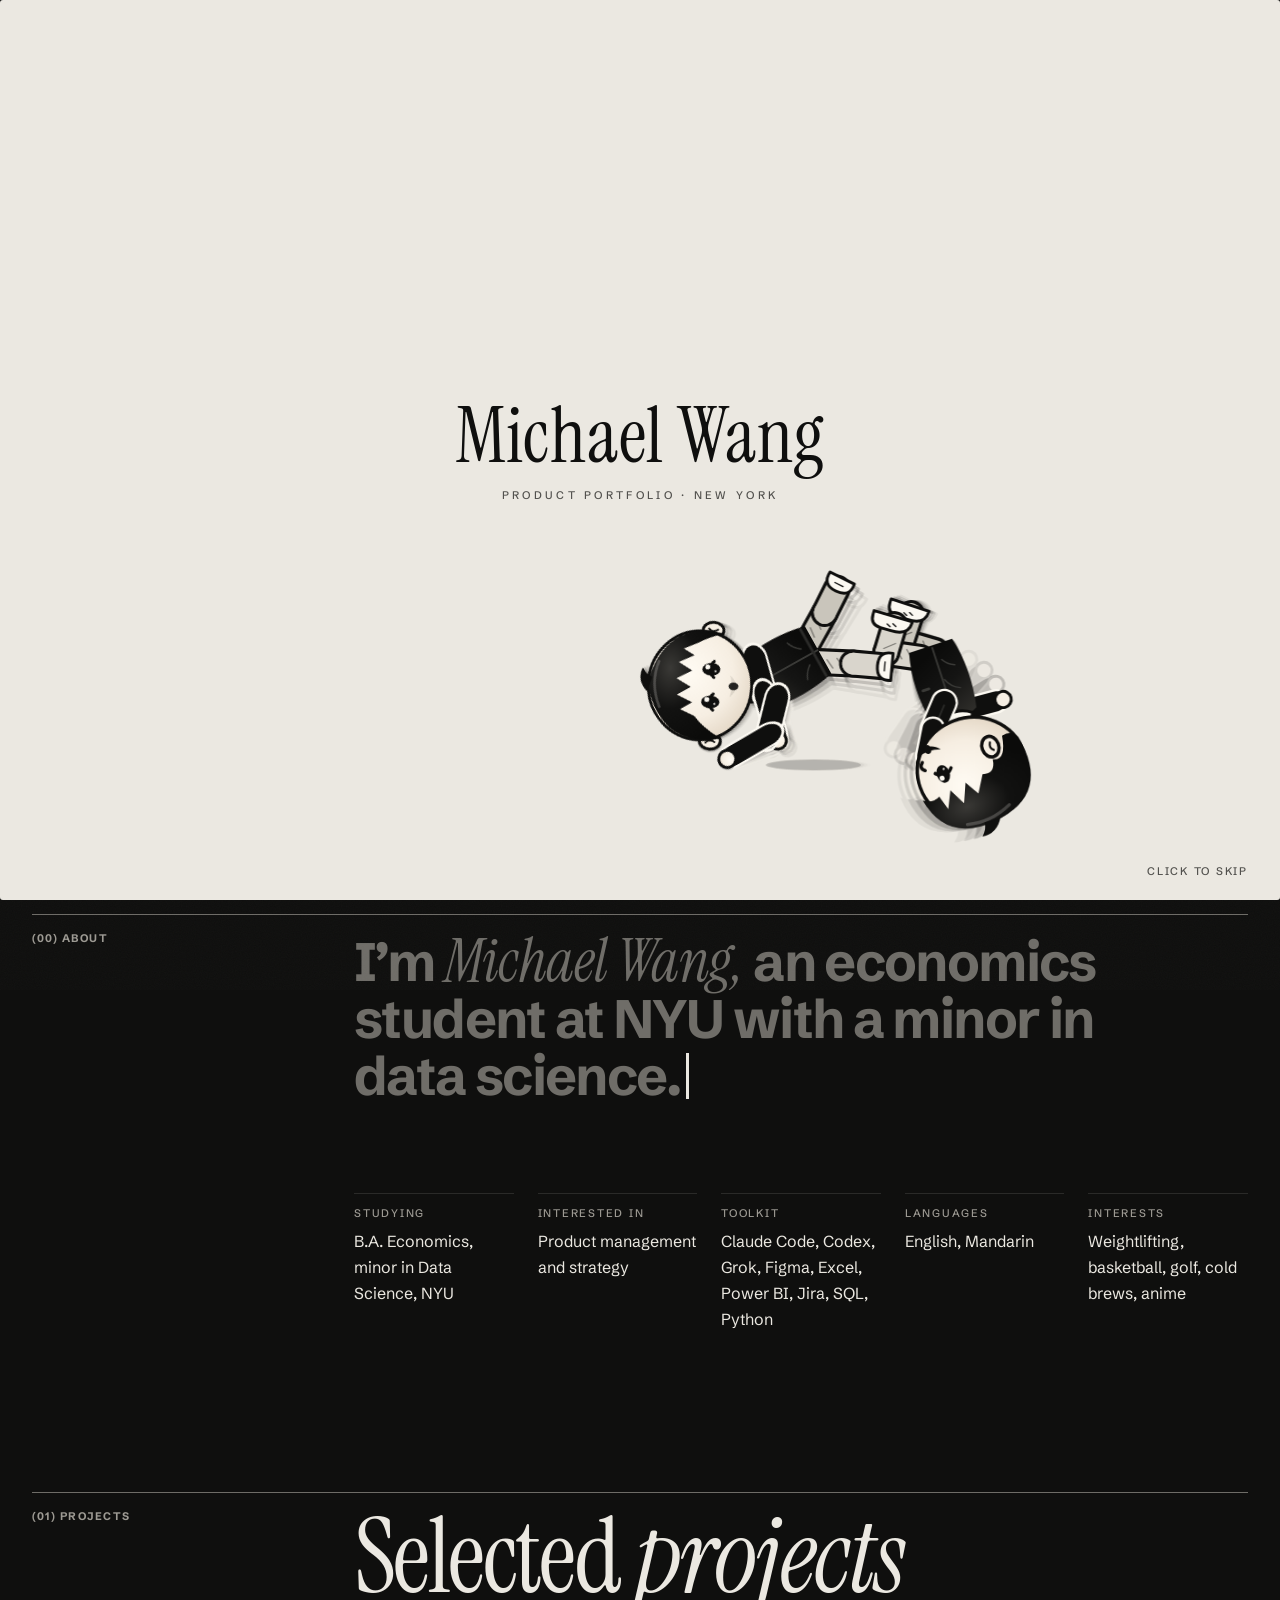
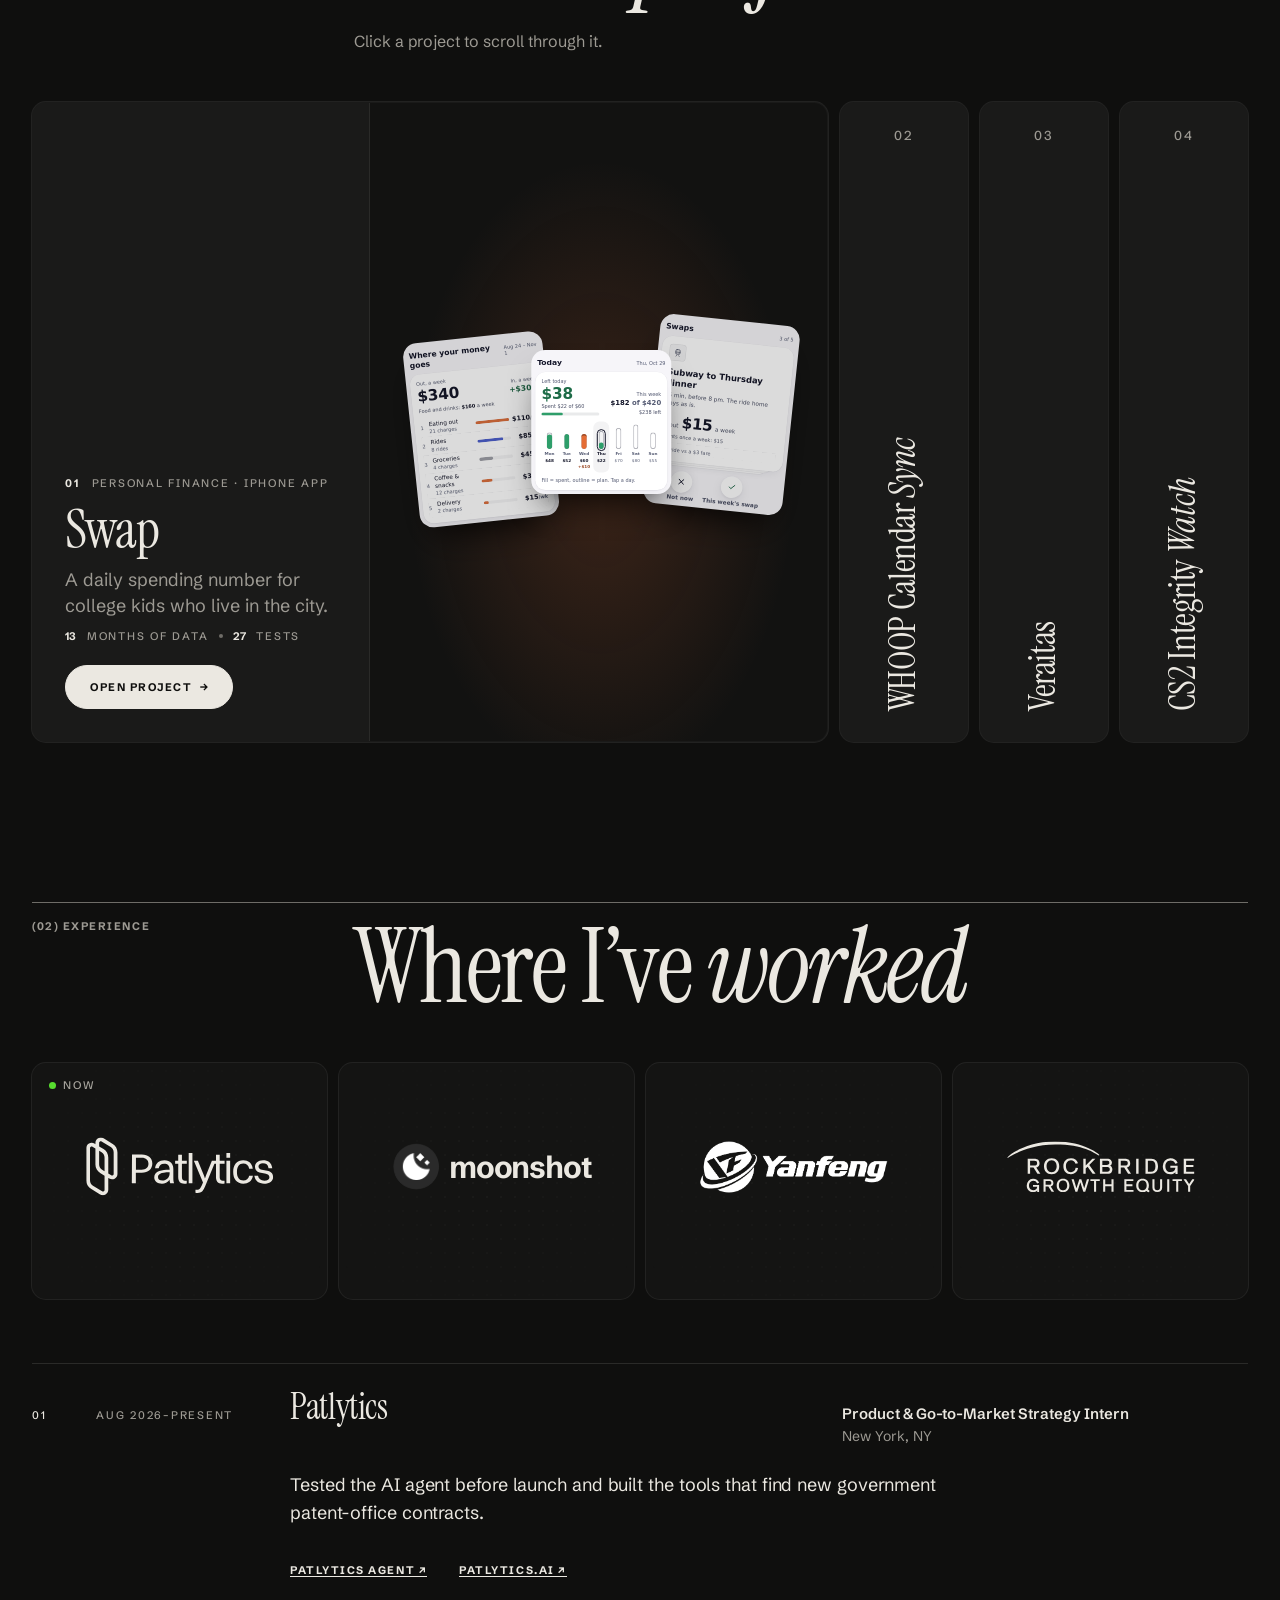
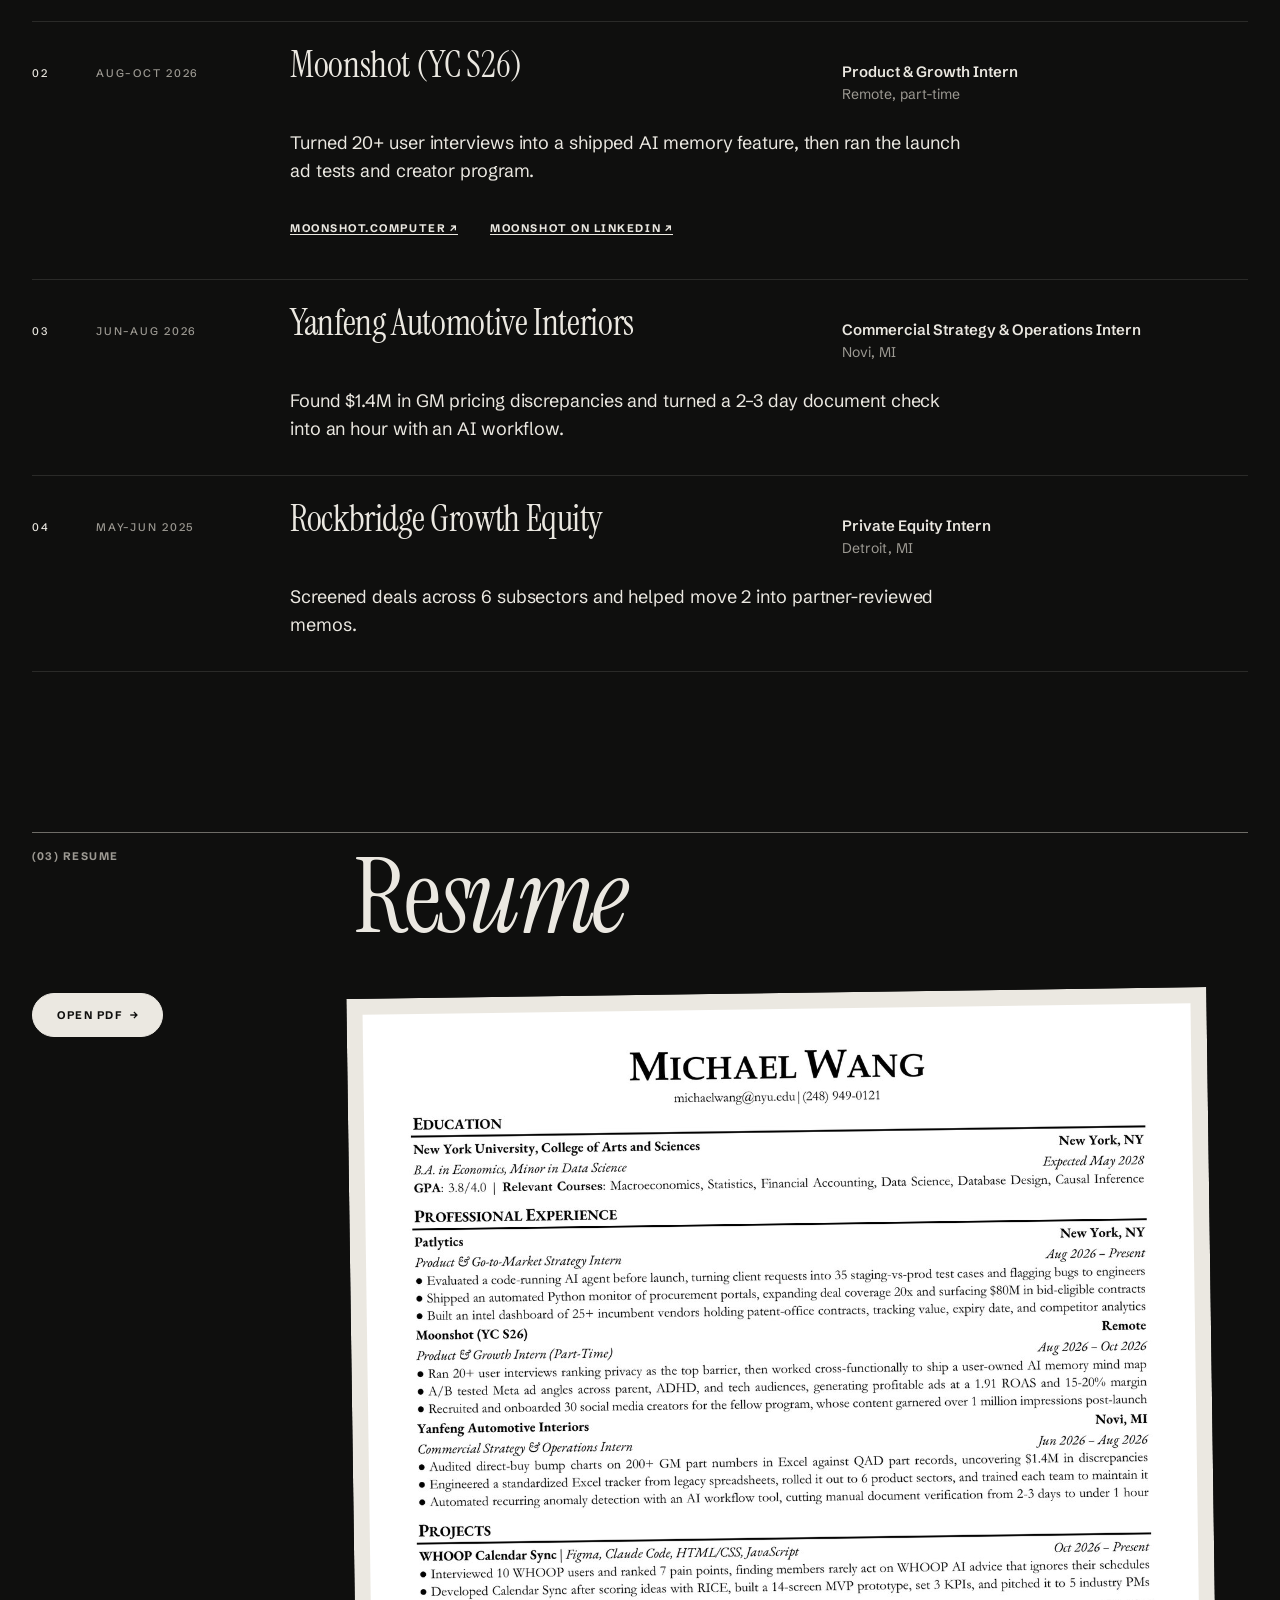
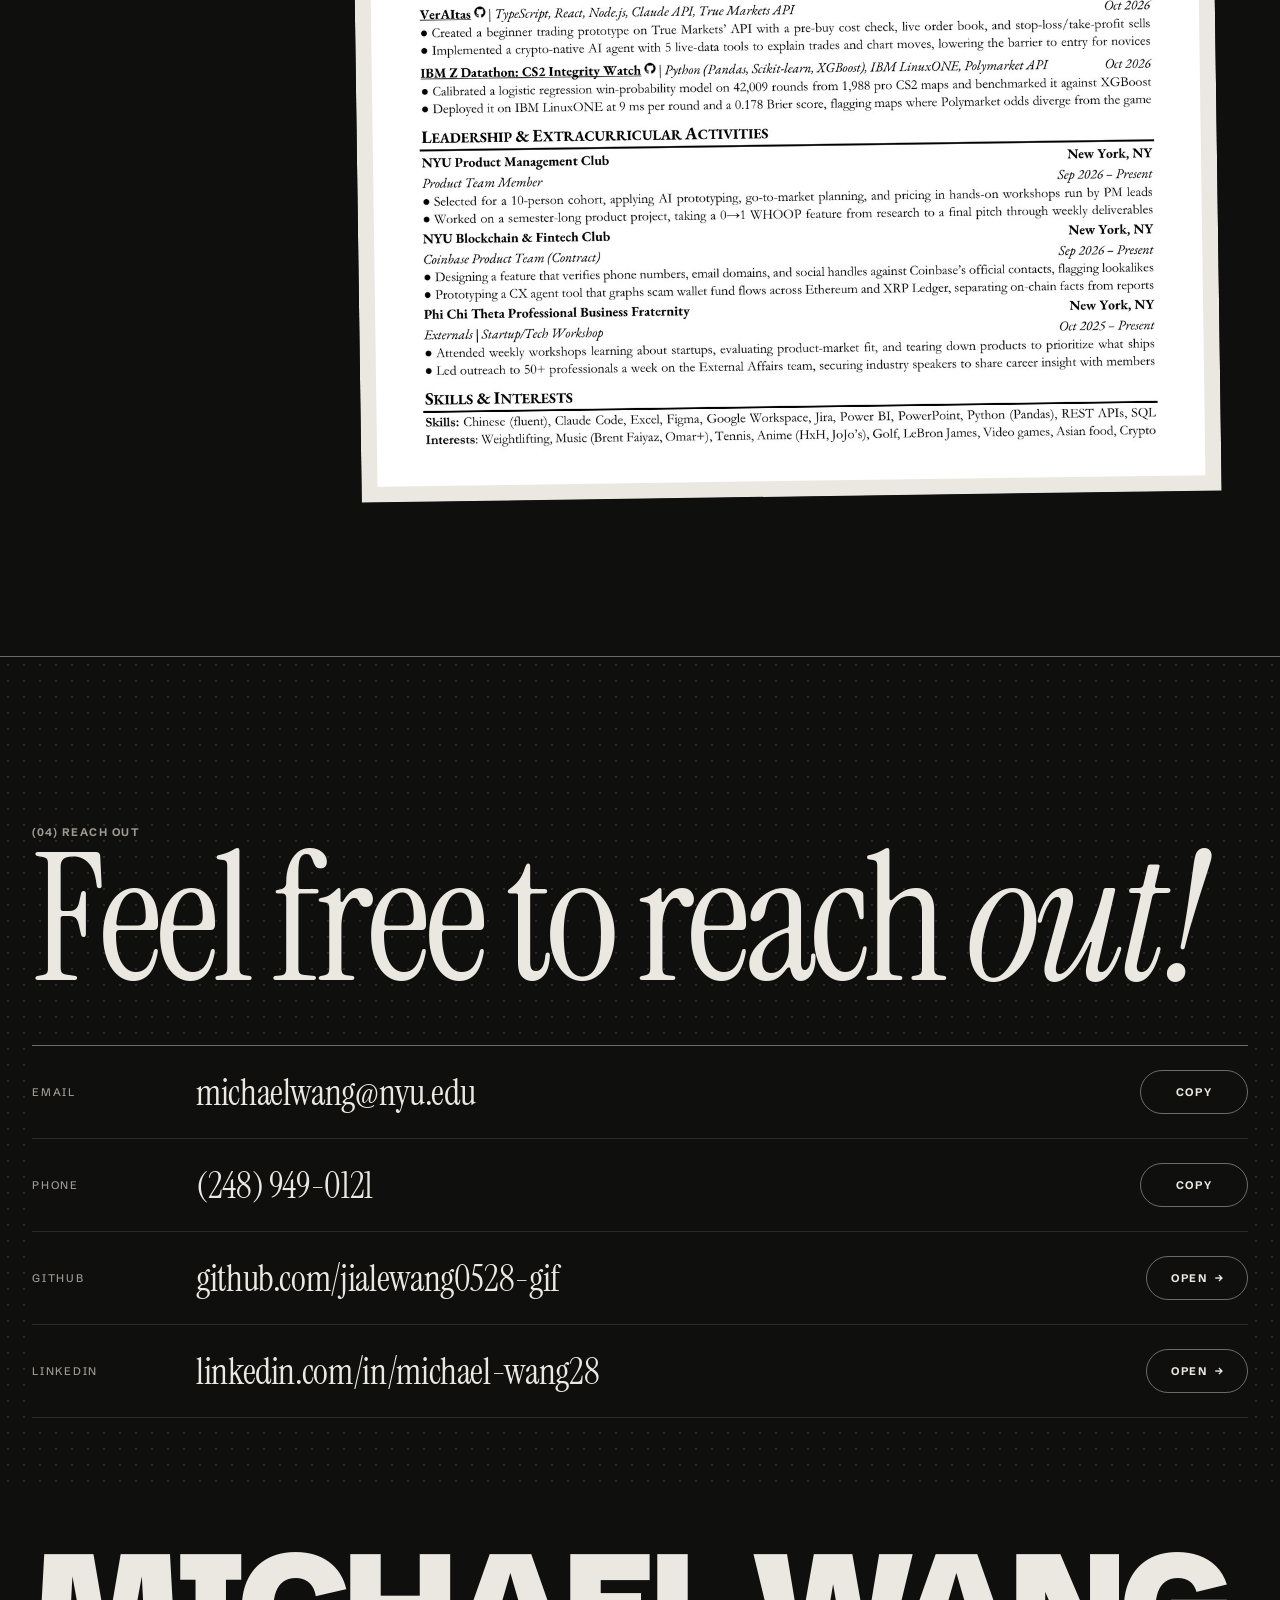
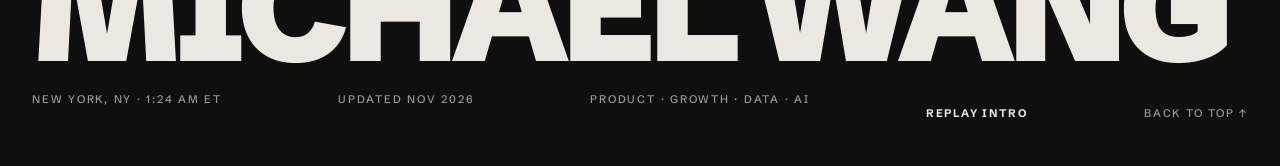
==== commit 557c9dc2: "Swap card: warmer glow, depth on the fan, one-line stats, clean phone layout Co-Authored-By: Claude " ====
--- a/index.html
+++ b/index.html
@@ -866,7 +866,7 @@
 /* ---------- Swap (project 01): card art + poster ---------- */
 /* ---------- Swap (04): coded cards rebuilt from the real app's CSS (core.css, today.css, money.css, deck.css).
    Light app cards on the dark card art; every size is the app's rem value written as em, so one font-size scales it. ---------- */
-.pc-sw { --glow-c: rgba(228, 108, 53, .13);
+.pc-sw { --glow-c: rgba(228, 108, 53, .2);
   --sw-ink: #14162a; --sw-ink2: #4a4f66; --sw-ink3: #565c74; --sw-ink4: rgba(20, 22, 42, .38);
   --sw-hair: rgba(20, 22, 42, .08); --sw-fill: rgba(20, 22, 42, .05); --sw-fill2: rgba(20, 22, 42, .09);
   --sw-canvas: #f6f5f9; --sw-surface: #fff;
@@ -951,6 +951,8 @@
 .sw-act b { font-size: .882em; font-weight: 600; color: var(--sw-ink2); }
 
 /* fan: Today in front, money behind left, swap behind right (same spread as the Veraitas and CS2 fans) */
+.pc-sw .sw-2, .pc-sw .sw-3 { filter: brightness(.86) saturate(.9); transition: transform 500ms var(--ease-out), filter 300ms var(--ease-out); }
+@media (hover: hover) and (pointer: fine) { .pcard:hover .pc-sw .sw-2, .pcard:hover .pc-sw .sw-3 { filter: none; } }
 .pc-sw .sw-1 { transform: translate(-50%, -50%); z-index: 2; }
 .pc-sw .sw-2 { transform: translate(-136%, -46%) rotate(-6deg); }
 .pc-sw .sw-3 { transform: translate(36%, -54%) rotate(6deg); }
@@ -971,11 +973,14 @@
 @media (max-width: 640px) {
   /* phone: two cards, like the CS2 card. Today in front, the swap behind it */
   .pc-sw .sw-2 { display: none; }
-  .pc-sw .sw-1 { transform: translate(-64%, -40%) rotate(-2deg); }
-  .pc-sw .sw-3 { transform: translate(-30%, -62%) rotate(5deg); }
+  /* 11px fits both cards in the 360px art box: the swap card's header peeks over the top, Today covers the rest */
+  .pc-sw .sw-c { font-size: 11px; }
+  .pc-sw .sw-1 { transform: translate(-56%, -46%) rotate(-2deg); }
+  .pc-sw .sw-3 { transform: translate(-53%, -55%) rotate(3deg); }
+  .pc-sw .sw-3 .sw-acts { visibility: hidden; }
   @media (hover: hover) and (pointer: fine) {
-    .pcard:hover .pc-sw .sw-1 { transform: translate(-64%, -40%) rotate(-2deg); }
-    .pcard:hover .pc-sw .sw-3 { transform: translate(-30%, -62%) rotate(5deg); }
+    .pcard:hover .pc-sw .sw-1 { transform: translate(-56%, -46%) rotate(-2deg); }
+    .pcard:hover .pc-sw .sw-3 { transform: translate(-53%, -55%) rotate(3deg); }
   }
 }
 /* Swap poster: the Today strip. Bars fill to what was spent, then the "$38 left" tag lands */
@@ -1205,7 +1210,7 @@
           <span class="pc-cat caps-s"><b>01</b>Personal finance &#xb7; iPhone app</span>
           <h3 class="pc-title">Swap</h3>
           <p class="pc-desc">A daily spending number for college kids who live in the city.</p>
-          <span class="pc-stats caps-s"><b>13</b> months of data <i></i> <b>5</b> findings <i></i> <b>27</b> tests</span>
+          <span class="pc-stats caps-s"><b>13</b> months of data <i></i> <b>27</b> tests</span>
           <span class="btn btn-primary pc-go">Open project <span class="arr" aria-hidden="true">&#x2192;</span></span>
         </div>
         <div class="pc-art pc-ui pc-sw" aria-hidden="true">
@@ -2273,7 +2278,7 @@
 
   // projects: cards on the page open a full-screen view with that project's card stream, then its case study
   var PROJ = {
-    swap: { el: "p-swap", name: "Swap", title: "Swap", cat: "Personal finance \u00b7 iPhone app", desc: "A daily spending number for college kids who live in the city.", stats: "<b>13</b> months of data <i></i> <b>5</b> findings <i></i> <b>27</b> tests",
+    swap: { el: "p-swap", name: "Swap", title: "Swap", cat: "Personal finance \u00b7 iPhone app", desc: "A daily spending number for college kids who live in the city.", stats: "<b>13</b> months of data <i></i> <b>27</b> tests",
       cards: [{ poster: 1 }, { src: "sw-p1.jpg", tall: 1, alt: "This week: what is left today and where the money goes, sample student" }, { src: "sw-p2.jpg", tall: 1, alt: "Food and getting around this week against the usual week, sample student" }, { src: "sw-p3.jpg", tall: 1, alt: "A swap card: subway to Thursday dinner, about $15 a week" }] },
     whoop: { el: "p-whoop", name: "WHOOP Calendar Sync", title: "WHOOP Calendar <em>Sync</em>", cat: "0\u21921 feature \u00b7 NYU PM Club", desc: "Coaching that fits your real schedule.", stats: "<b>14</b> screens <i></i> <b>7</b> pain points <i></i> <b>3</b> KPIs",
       cards: [{ poster: 1 }, { src: "pitch-01.jpg", alt: "Pitch deck title slide: Calendar Sync for WHOOP" }, { src: "pitch-07.jpg", alt: "Pitch insight: members check WHOOP every day, but its advice does not fit their schedule" }, { src: "wh-p2.jpg", tall: 1, alt: "Google Calendar integration screen" }, { src: "wh-p5.jpg", tall: 1, alt: "Lock-screen check-in: early start today" }, { src: "wh-p6.jpg", tall: 1, alt: "WHOOP AI morning check-in that fits the schedule" }, { src: "pitch-12.jpg", alt: "Pitch MVP slide with the value-effort matrix" }, { src: "pitch-15.jpg", alt: "Pitch KPI slide" }] },
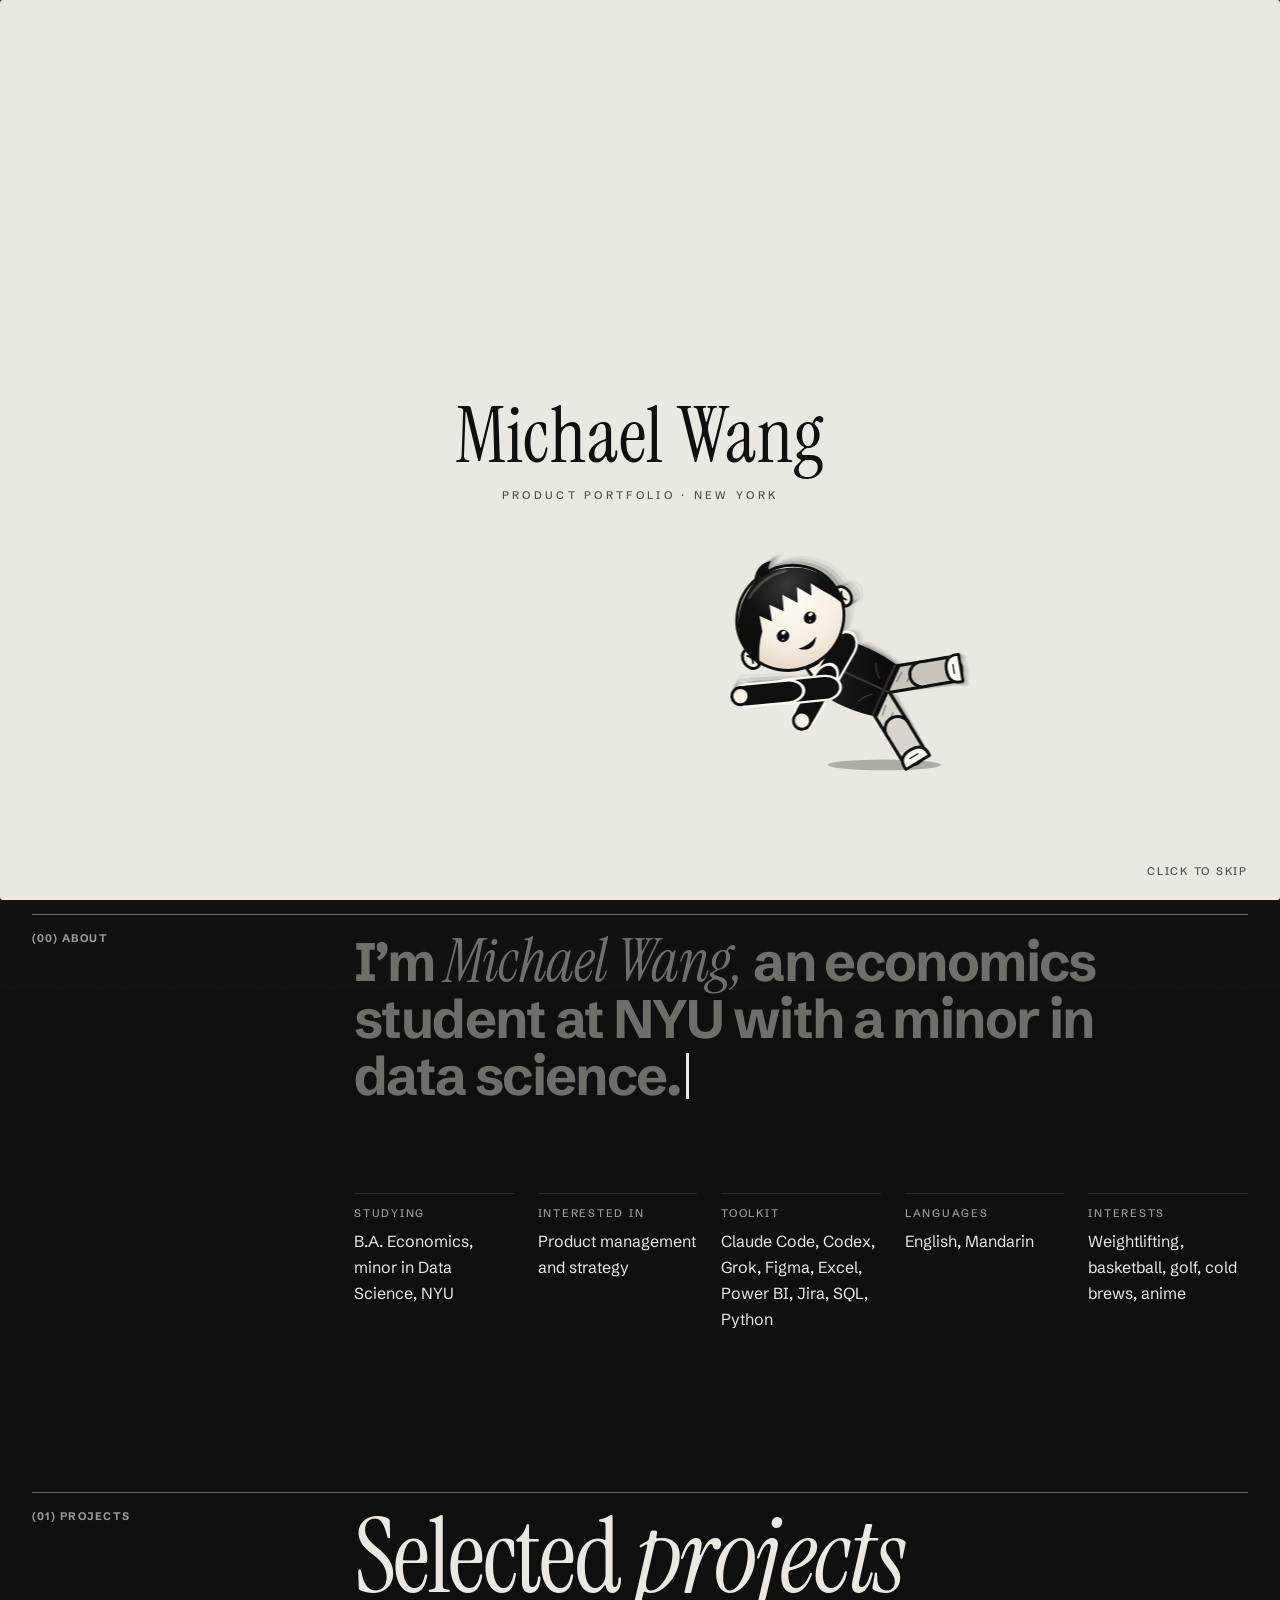
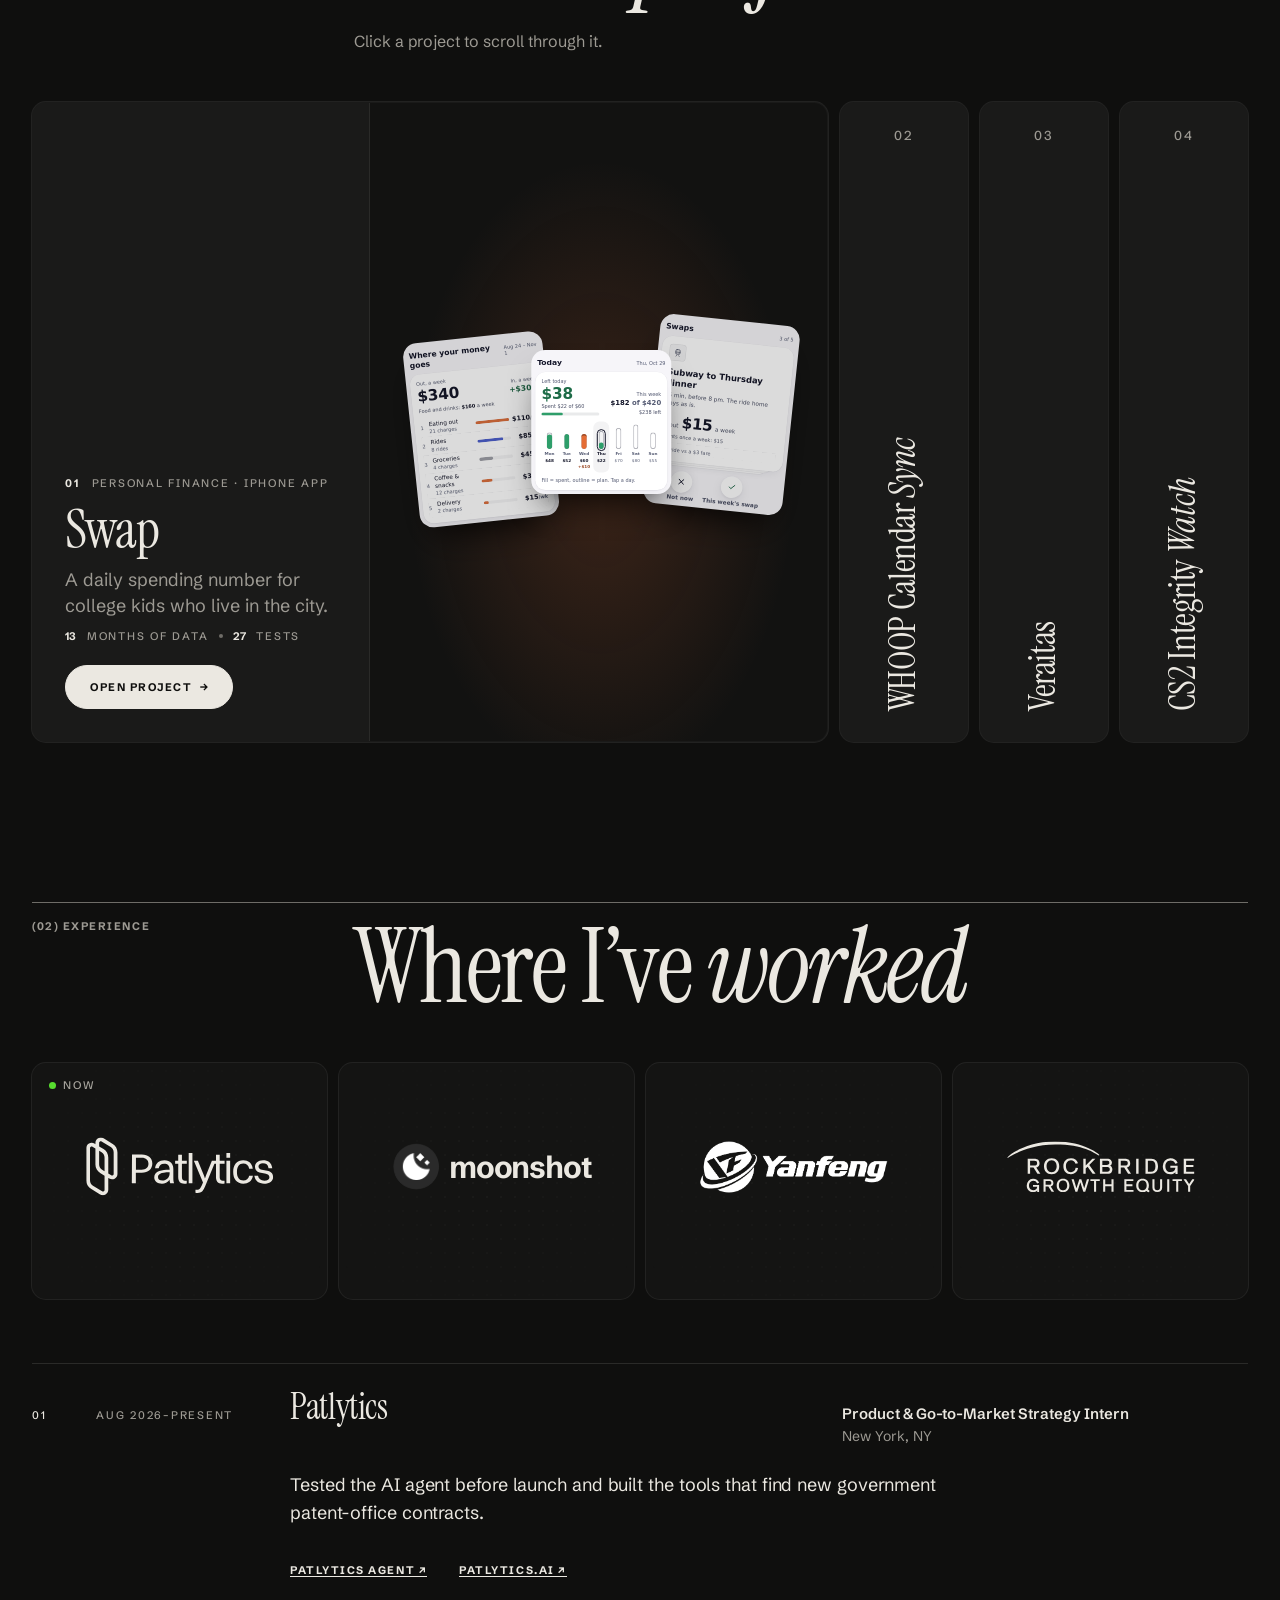
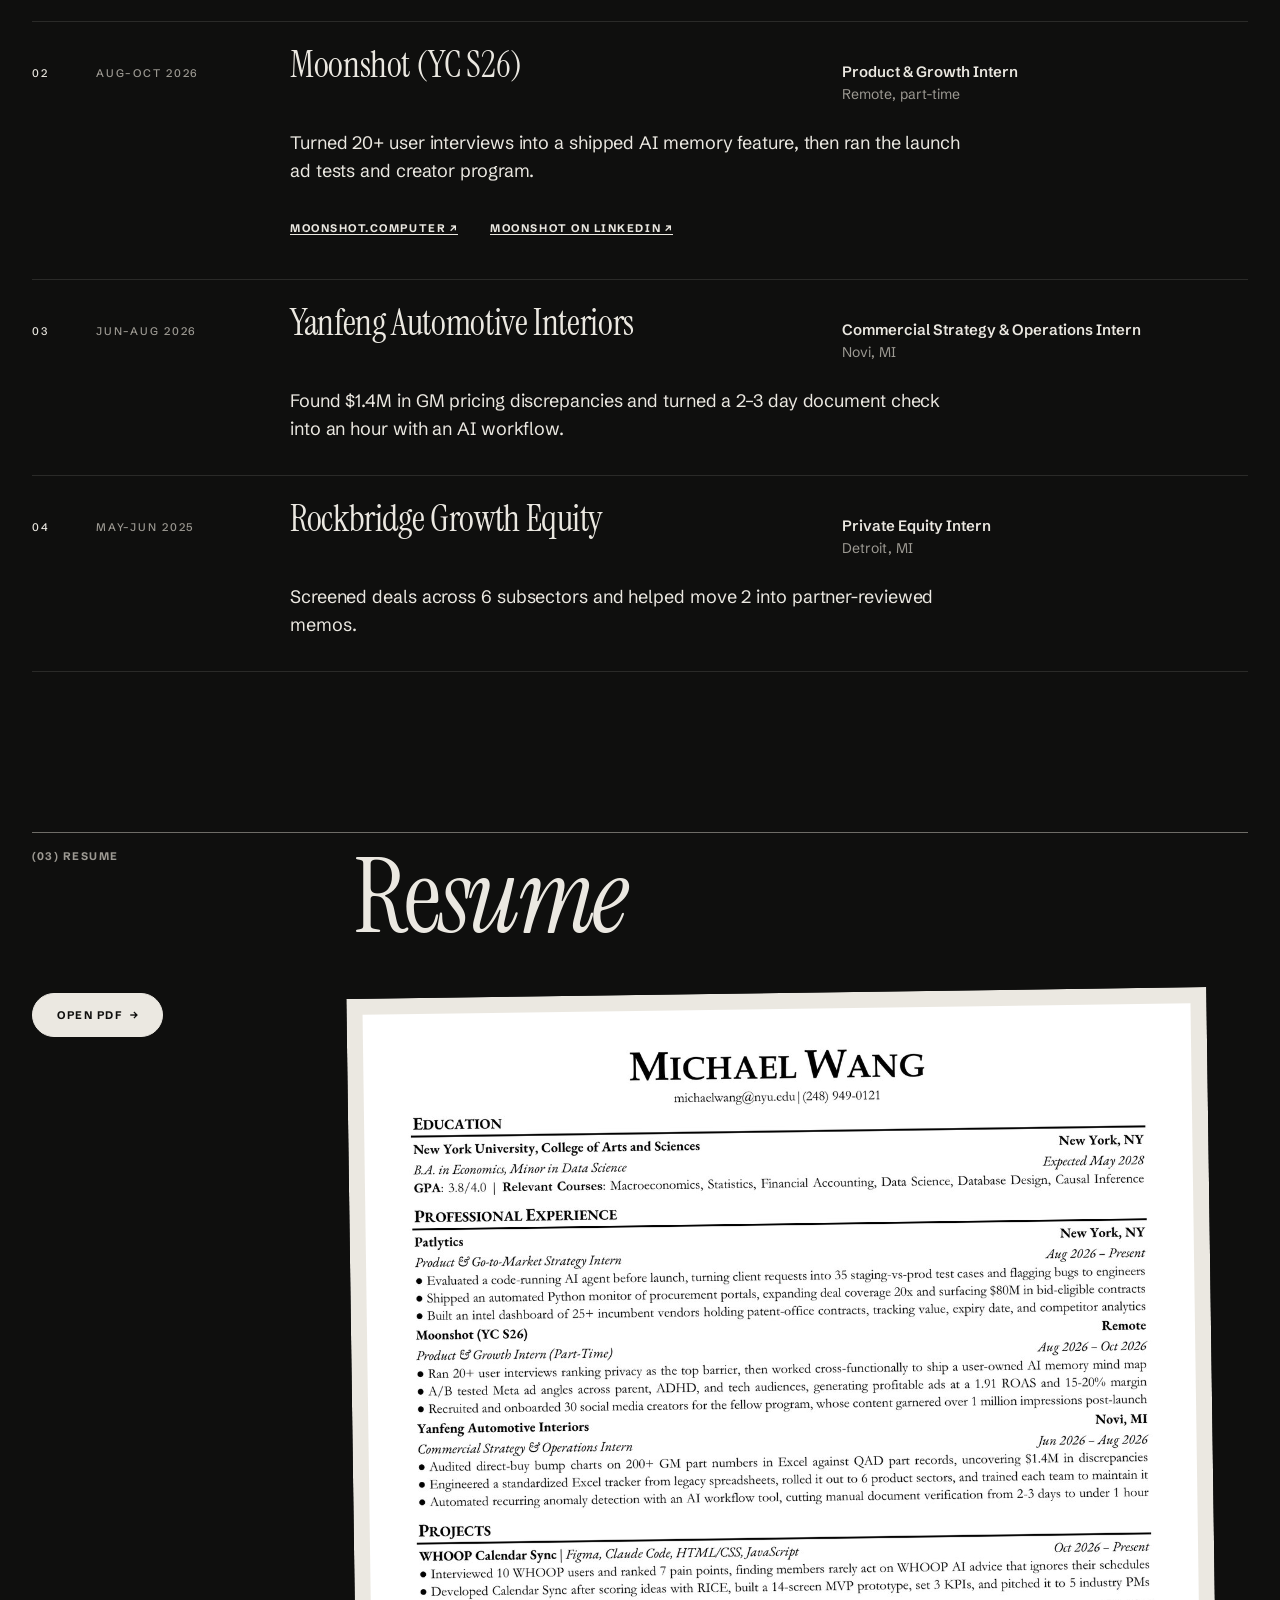
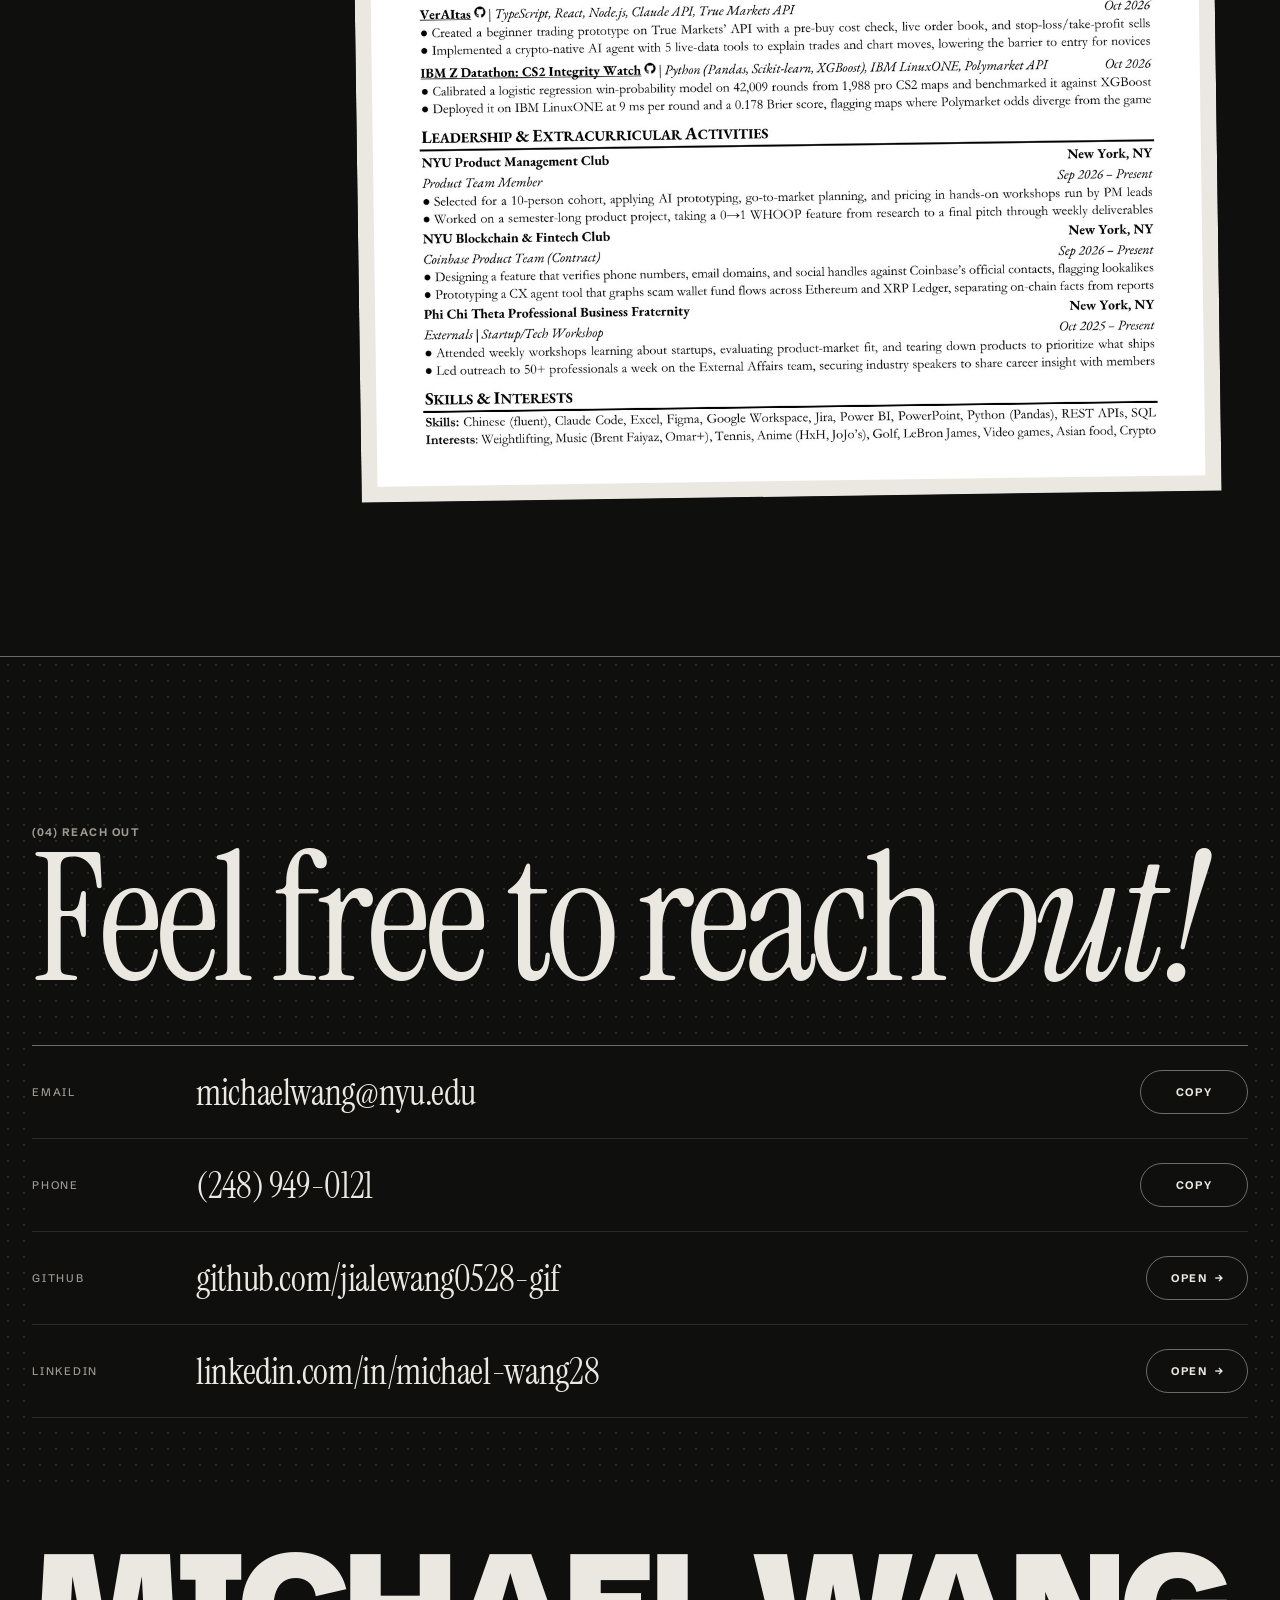
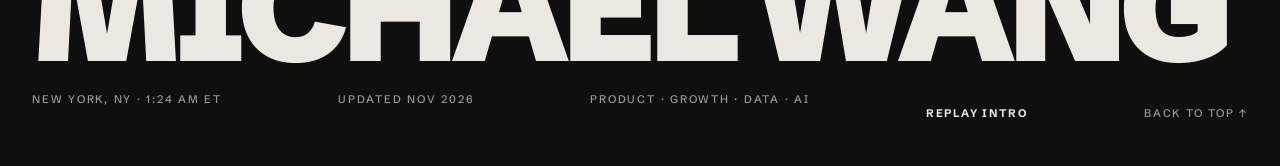
==== commit a0ab52d6: "Project reel: Swap gets a dark warm backdrop, distant slides dim, softer title backdrop Co-Authored-" ====
--- a/index.html
+++ b/index.html
@@ -313,7 +313,7 @@
 .reel-side { position: absolute; top: 104px; right: var(--gutter); color: var(--muted); display: grid; justify-items: end; gap: 10px; z-index: 200; font-variant-numeric: tabular-nums; }
 .reel-bar { display: block; width: 120px; height: 1px; background: var(--line); position: relative; }
 .reel-bar b { position: absolute; left: 0; top: 0; bottom: 0; width: 0; background: var(--ink); }
-.reel-info { position: absolute; left: 50%; bottom: 6vh; padding: 28px 40px; background: radial-gradient(closest-side, var(--surface) 72%, transparent); transform: translateX(-50%); width: min(560px, calc(100% - 32px)); display: grid; justify-items: center; gap: 10px; text-align: center; z-index: 200; transition: filter 180ms ease-out, opacity 180ms ease-out, transform 180ms ease-out; }
+.reel-info { position: absolute; left: 50%; bottom: 6vh; padding: 28px 40px; background: radial-gradient(closest-side, var(--surface) 62%, color-mix(in srgb, var(--surface) 82%, transparent) 72%, color-mix(in srgb, var(--surface) 48%, transparent) 84%, color-mix(in srgb, var(--surface) 16%, transparent) 94%, transparent); transform: translateX(-50%); width: min(560px, calc(100% - 32px)); display: grid; justify-items: center; gap: 10px; text-align: center; z-index: 200; transition: filter 180ms ease-out, opacity 180ms ease-out, transform 180ms ease-out; }
 .reel.swap .reel-info { filter: blur(12px); opacity: 0; transform: translateX(-50%) translateY(14px); }
 .reel-cat { color: var(--muted); }
 .reel-title { font: 400 clamp(36px, 4.6vw, 64px)/1 var(--serif); letter-spacing: -.02em; text-decoration: none; color: var(--ink); }
@@ -2278,7 +2278,7 @@
 
   // projects: cards on the page open a full-screen view with that project's card stream, then its case study
   var PROJ = {
-    swap: { el: "p-swap", name: "Swap", title: "Swap", cat: "Personal finance \u00b7 iPhone app", desc: "A daily spending number for college kids who live in the city.", stats: "<b>13</b> months of data <i></i> <b>27</b> tests",
+    swap: { el: "p-swap", bg: "sw-bg.jpg", name: "Swap", title: "Swap", cat: "Personal finance \u00b7 iPhone app", desc: "A daily spending number for college kids who live in the city.", stats: "<b>13</b> months of data <i></i> <b>27</b> tests",
       cards: [{ poster: 1 }, { src: "sw-p1.jpg", tall: 1, alt: "This week: what is left today and where the money goes, sample student" }, { src: "sw-p2.jpg", tall: 1, alt: "Food and getting around this week against the usual week, sample student" }, { src: "sw-p3.jpg", tall: 1, alt: "A swap card: subway to Thursday dinner, about $15 a week" }] },
     whoop: { el: "p-whoop", name: "WHOOP Calendar Sync", title: "WHOOP Calendar <em>Sync</em>", cat: "0\u21921 feature \u00b7 NYU PM Club", desc: "Coaching that fits your real schedule.", stats: "<b>14</b> screens <i></i> <b>7</b> pain points <i></i> <b>3</b> KPIs",
       cards: [{ poster: 1 }, { src: "pitch-01.jpg", alt: "Pitch deck title slide: Calendar Sync for WHOOP" }, { src: "pitch-07.jpg", alt: "Pitch insight: members check WHOOP every day, but its advice does not fit their schedule" }, { src: "wh-p2.jpg", tall: 1, alt: "Google Calendar integration screen" }, { src: "wh-p5.jpg", tall: 1, alt: "Lock-screen check-in: early start today" }, { src: "wh-p6.jpg", tall: 1, alt: "WHOOP AI morning check-in that fits the schedule" }, { src: "pitch-12.jpg", alt: "Pitch MVP slide with the value-effort matrix" }, { src: "pitch-15.jpg", alt: "Pitch KPI slide" }] },
@@ -2332,7 +2332,9 @@
     cards.forEach(function (c, i) {
       var d = i - fCur, ad = Math.abs(d), s = Math.max(0.35, 1 - Math.min(ad, 4) * 0.16), op = Math.max(0, Math.min(1, 3.4 - ad));
       c.style.opacity = op; c.style.zIndex = 100 - Math.round(ad * 10);
-      c.style.filter = ad > 1.4 ? "blur(" + Math.min(6, (ad - 1.4) * 2.2).toFixed(2) + "px)" : "none";
+      // slides away from the current one sit back a step: they blur past 1.4 and dim with distance (light screens stop glaring through the title)
+      var fx = (ad > 1.4 ? "blur(" + Math.min(6, (ad - 1.4) * 2.2).toFixed(2) + "px) " : "") + (ad > 0.02 ? "brightness(" + Math.max(0.66, 1 - ad * 0.24).toFixed(3) + ")" : "");
+      c.style.filter = fx || "none";
       c.style.transform = "translate(-50%,-50%) translate3d(" + (-d * ax).toFixed(1) + "px," + (d * ay).toFixed(1) + "px," + (-ad * 140).toFixed(1) + "px) rotateX(" + (-d * 9).toFixed(2) + "deg) rotateY(" + (d * 24).toFixed(2) + "deg) rotateZ(" + (-d * 6).toFixed(2) + "deg) scale(" + s.toFixed(3) + ")";
       c.style.visibility = op <= 0.01 ? "hidden" : "visible";
     });
@@ -2340,7 +2342,7 @@
     if (idx !== lastSlide) {
       lastSlide = idx; rN.textContent = String(idx + 1).padStart(2, "0");
       reel.classList.add("swap"); setTimeout(function () { reel.classList.remove("swap"); }, 180);
-      var im = cards[idx].querySelector("img"), src = (im && !cards[idx].classList.contains("poster")) ? im.getAttribute("src") : firstImg();
+      var im = cards[idx].querySelector("img"), src = PROJ[pvKey].bg || ((im && !cards[idx].classList.contains("poster")) ? im.getAttribute("src") : firstImg());
       var a = bgFlip ? bgA : bgB, b = bgFlip ? bgB : bgA; bgFlip = !bgFlip;
       a.src = src; a.classList.add("on"); b.classList.remove("on");
     }
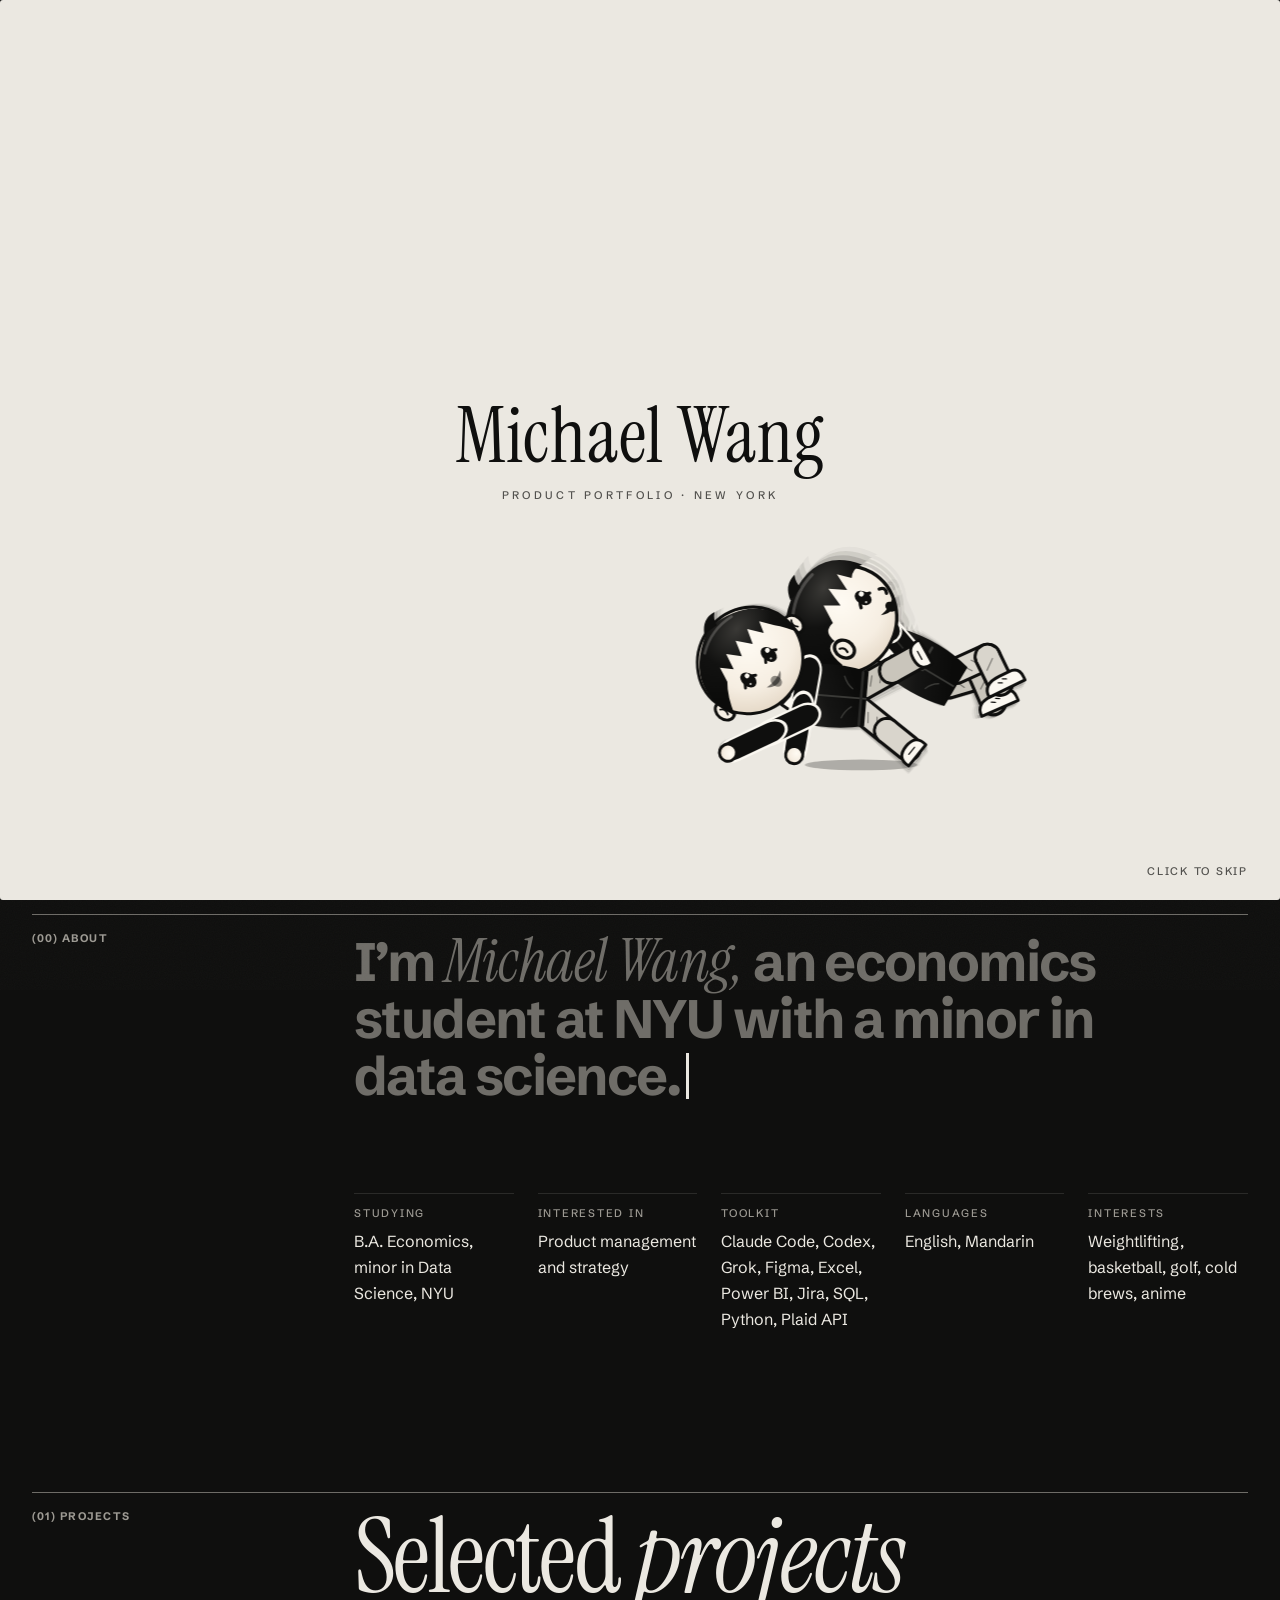
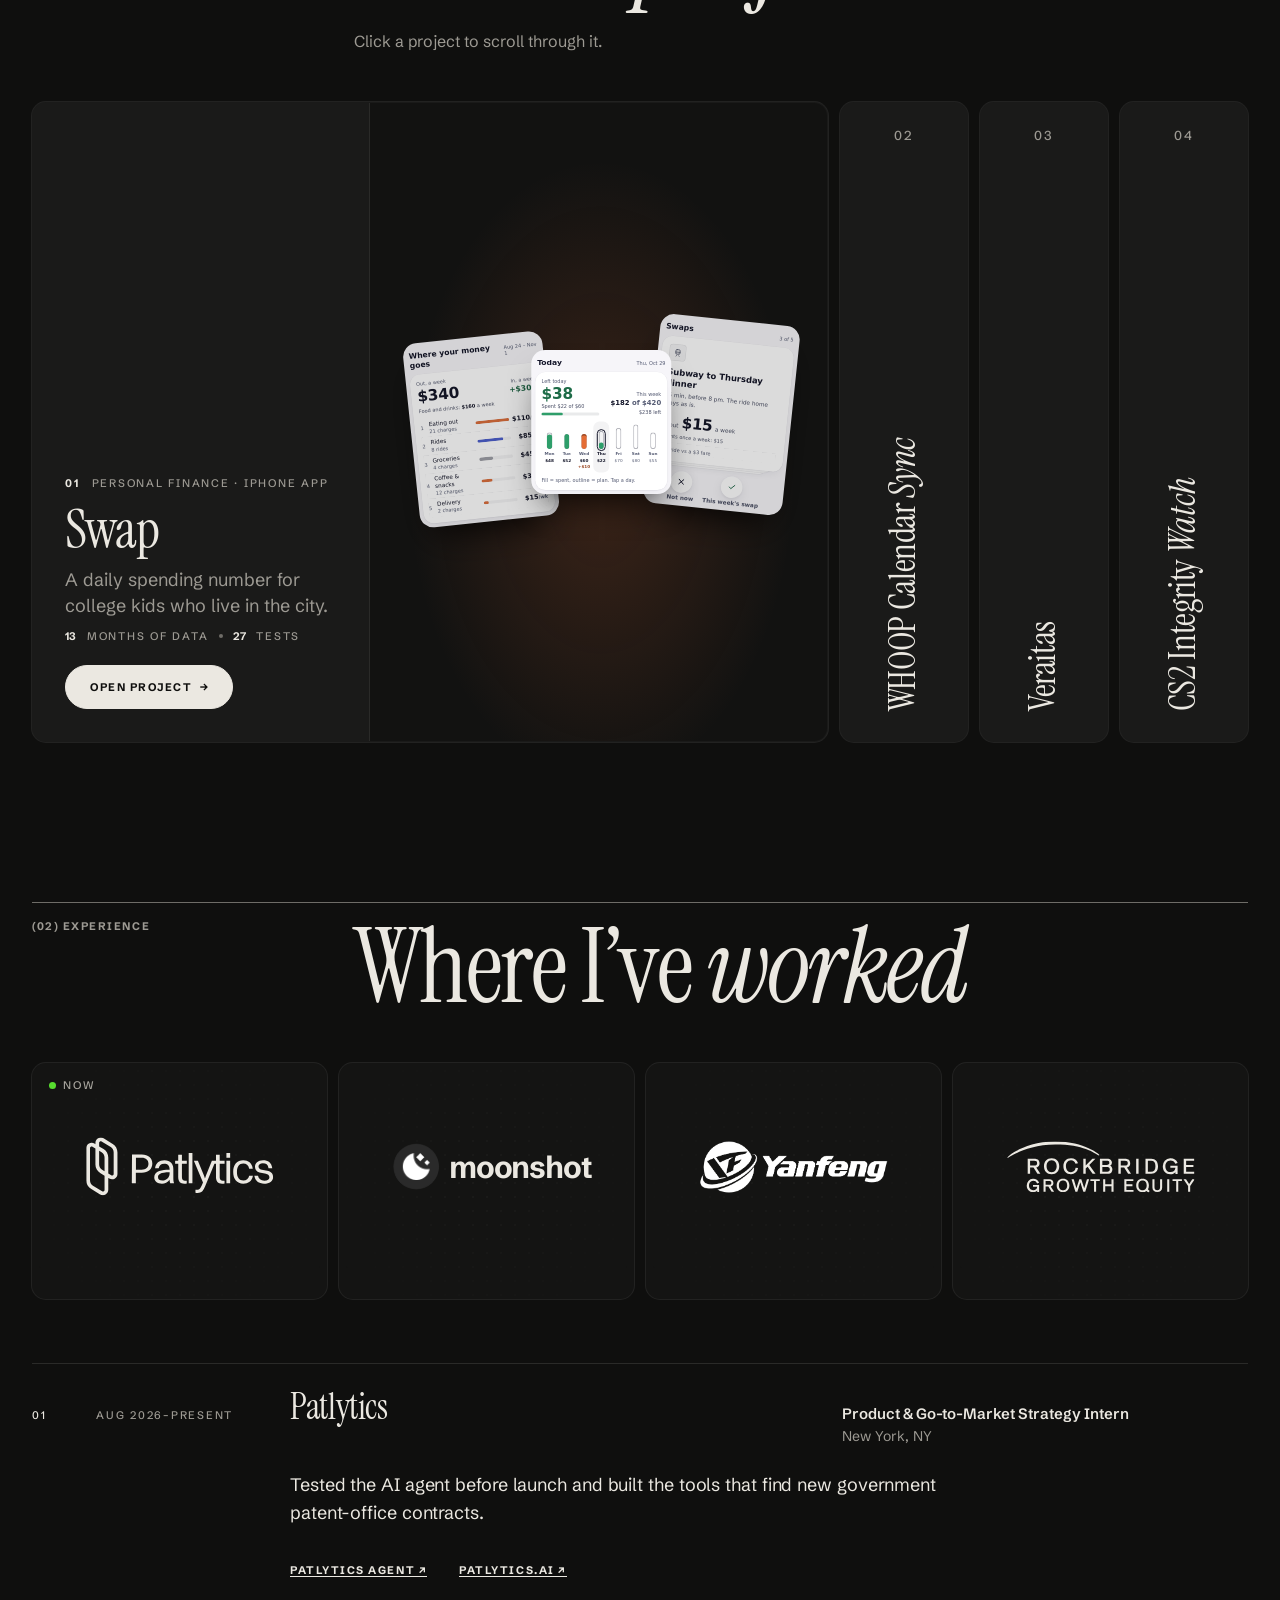
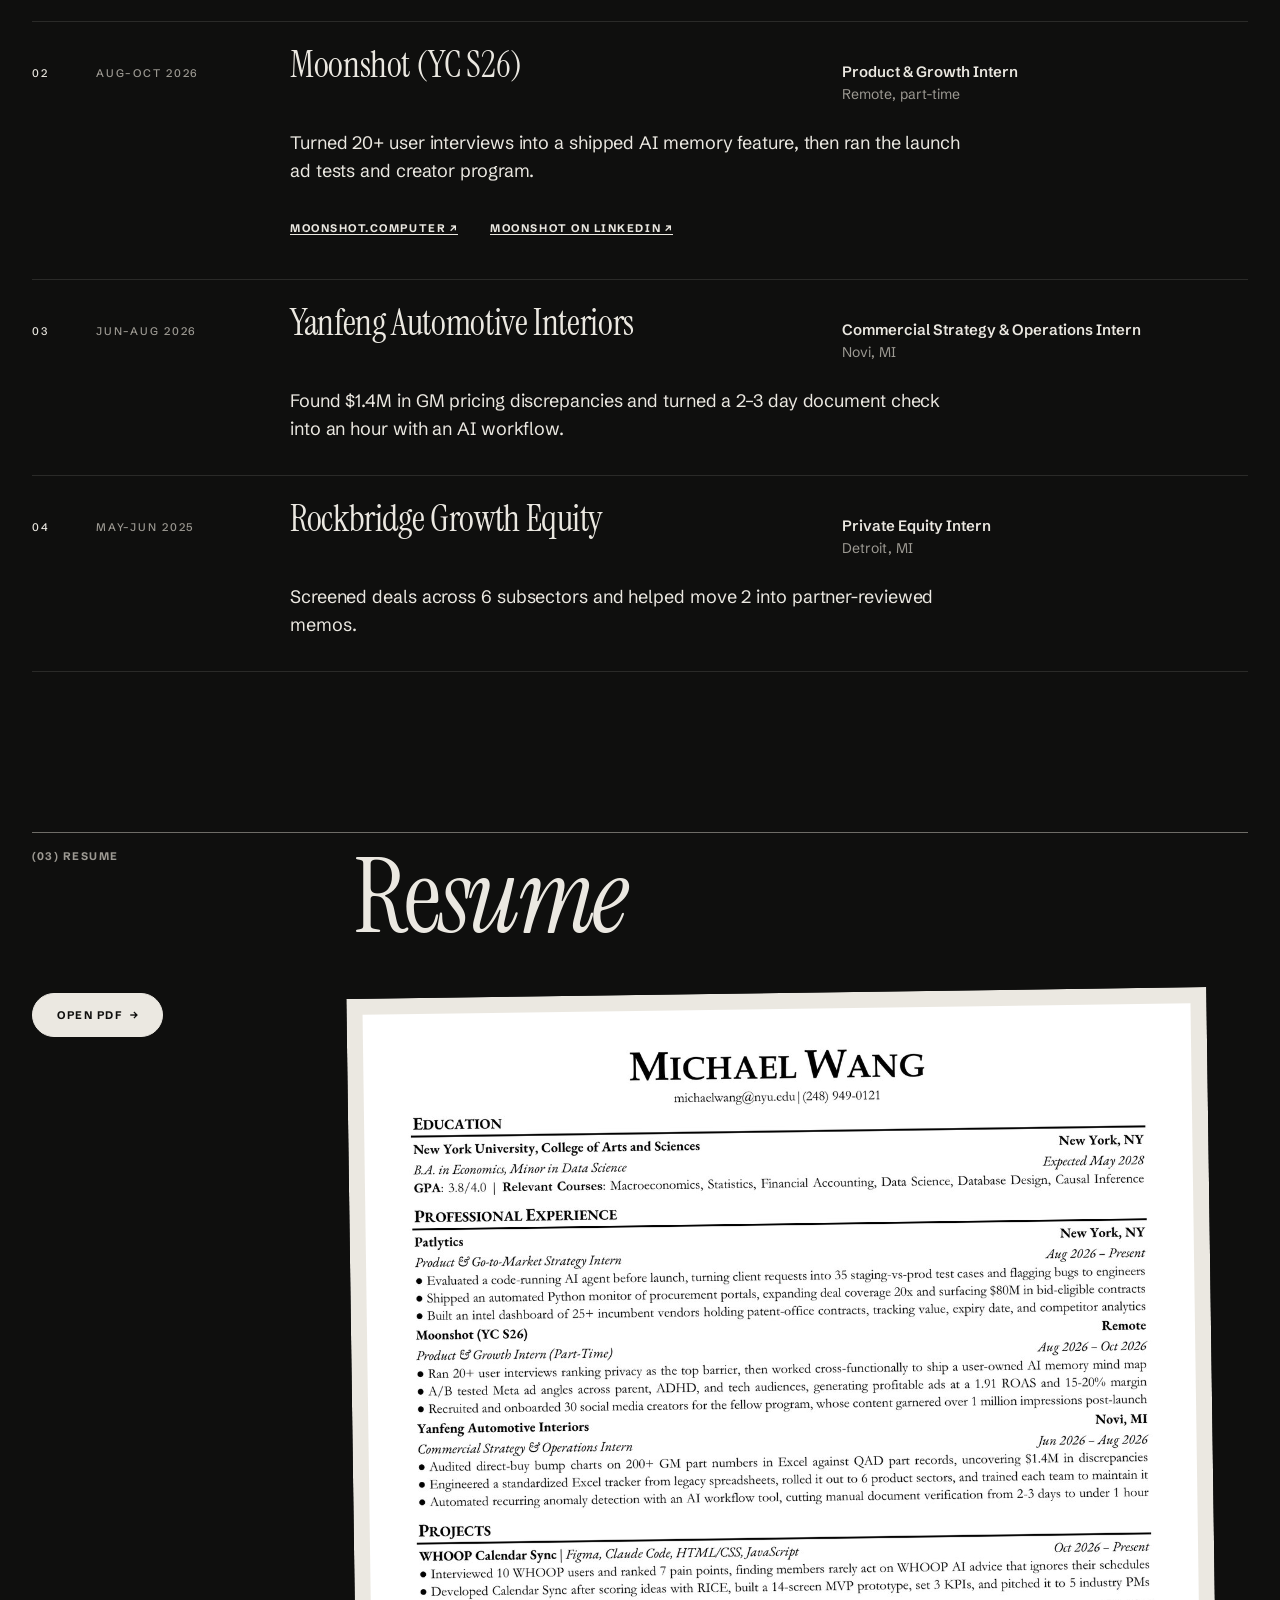
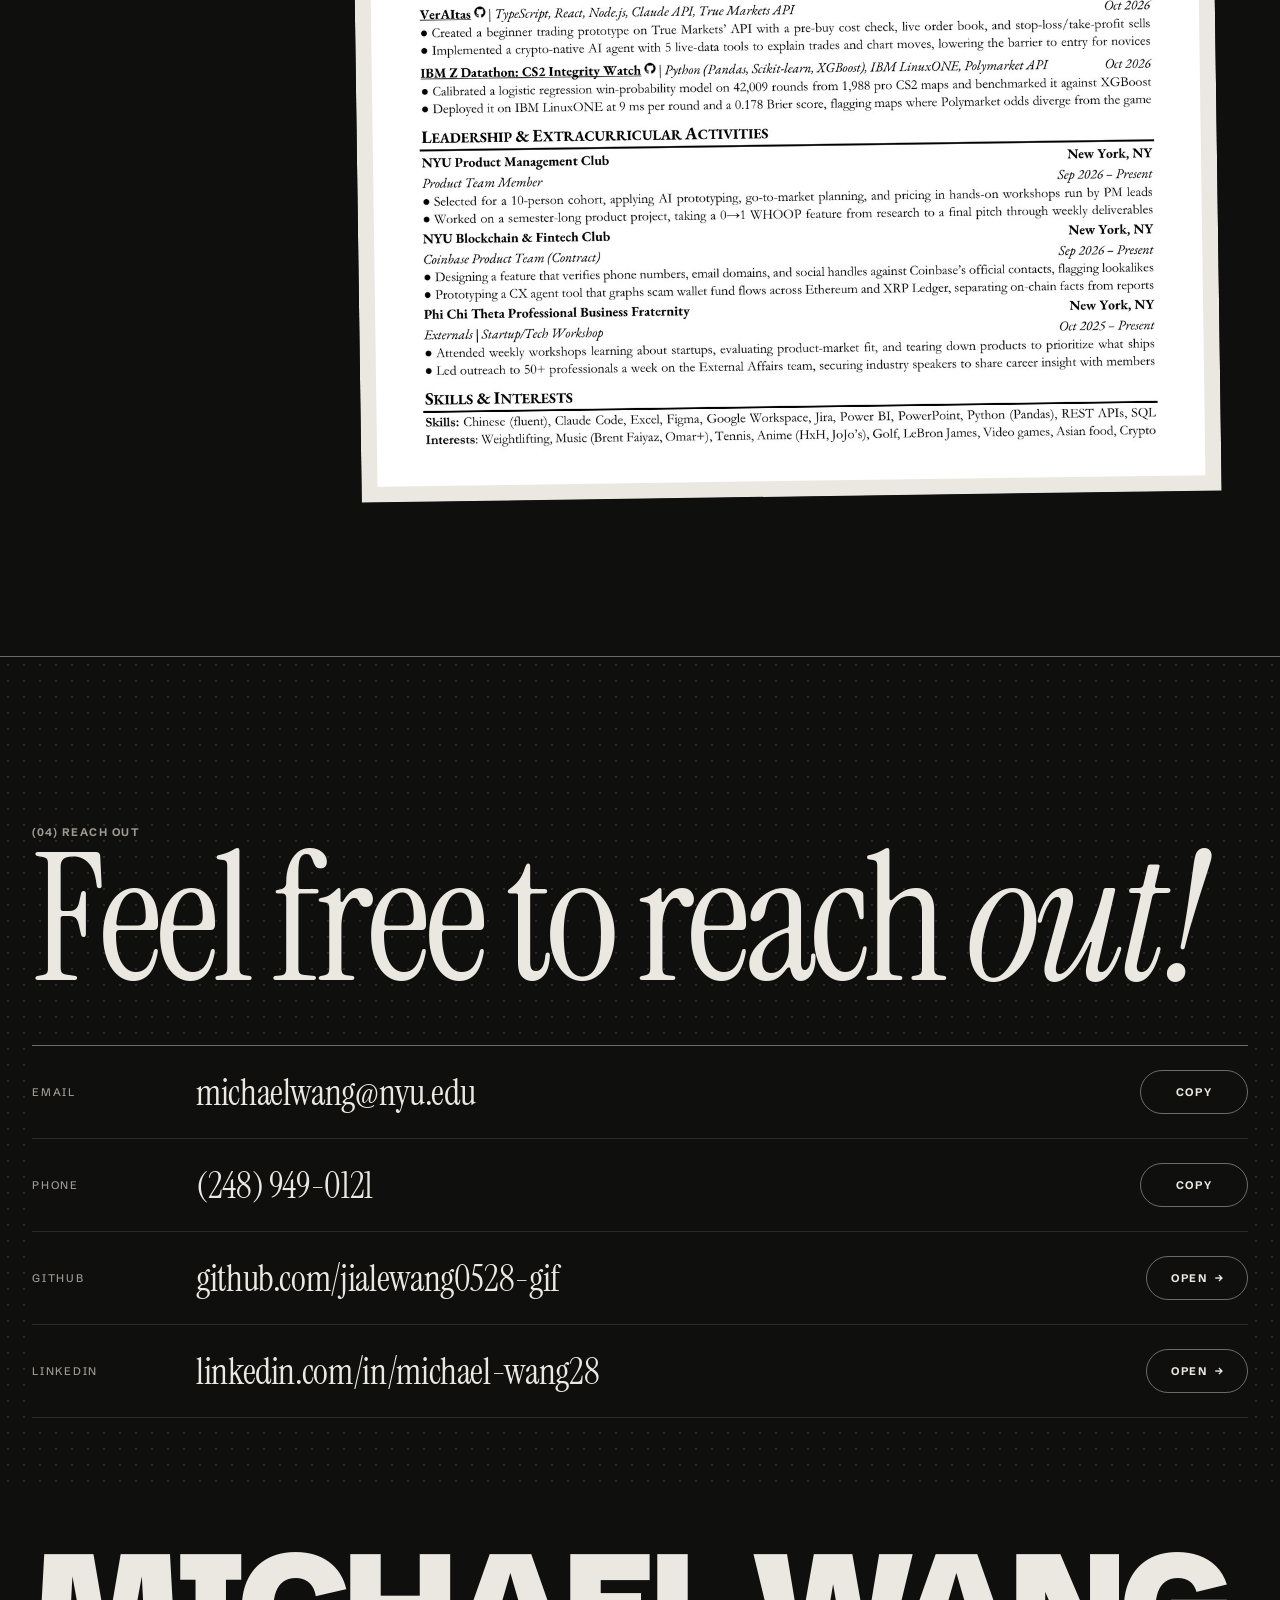
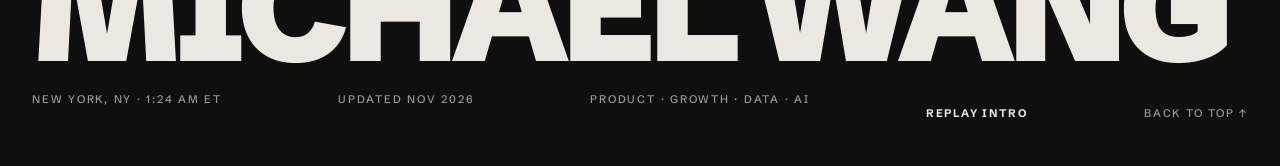
==== commit 754b6841: "Add Plaid API to skills; Swap explains how it uses Plaid Co-Authored-By: Claude Opus 5.5 <noreply@an" ====
--- a/index.html
+++ b/index.html
@@ -1177,7 +1177,7 @@
 
   <div class="ticker caps" aria-hidden="true">
     <div class="ticker-track" id="ticker">
-      <span>Claude Code</span><b>+</b><span>Codex</span><b>+</b><span>Grok</span><b>+</b><span>Figma</span><b>+</b><span>User interviews</span><b>+</b><span>RICE prioritization</span><b>+</b><span>Go-to-market</span><b>+</b><span>A/B testing</span><b>+</b><span>Power BI</span><b>+</b><span>SQL</span><b>+</b><span>Python</span><b>+</b>
+      <span>Claude Code</span><b>+</b><span>Codex</span><b>+</b><span>Grok</span><b>+</b><span>Figma</span><b>+</b><span>User interviews</span><b>+</b><span>RICE prioritization</span><b>+</b><span>Go-to-market</span><b>+</b><span>A/B testing</span><b>+</b><span>Power BI</span><b>+</b><span>SQL</span><b>+</b><span>Python</span><b>+</b><span>Plaid API</span><b>+</b>
     </div>
   </div>
 
@@ -1190,7 +1190,7 @@
       <dl class="about-facts">
         <div><dt class="caps-s">Studying</dt><dd>B.A. Economics, minor in Data Science, NYU</dd></div>
         <div><dt class="caps-s">Interested in</dt><dd>Product management and strategy</dd></div>
-        <div><dt class="caps-s">Toolkit</dt><dd>Claude Code, Codex, Grok, Figma, Excel, Power BI, Jira, SQL, Python</dd></div>
+        <div><dt class="caps-s">Toolkit</dt><dd>Claude Code, Codex, Grok, Figma, Excel, Power BI, Jira, SQL, Python, Plaid API</dd></div>
         <div><dt class="caps-s">Languages</dt><dd>English, Mandarin</dd></div>
         <div><dt class="caps-s">Interests</dt><dd>Weightlifting, basketball, golf, cold brews, anime</dd></div>
       </dl>
@@ -1382,12 +1382,12 @@
               <li><span class="k caps-s">Conducted research</span><div><b>13 months of my own charges</b><span>I also read what students say online and pulled survey data, checking each number against a second source. No pilot yet, and I&#x2019;m the only one who&#x2019;s used it, so it only backs up the problem.</span></div></li>
               <li><span class="k caps-s">Findings</span><div><b>Delivery was only 3% of my spending</b><span>I thought delivery was the problem. After I moved somewhere with no kitchen and a slow subway, my rides went from $13 to about $200 a week. None of them felt expensive.</span></div></li>
               <li><span class="k caps-s">Decide</span><div><b>Your own usual week</b><span>That&#x2019;s the benchmark, since comparing yourself to other people just makes you quit. If a charge is unclear, Swap asks instead of guessing.</span></div></li>
-              <li><span class="k caps-s">Data</span><div><b>No double counting</b><span>Python pulls about 400 days of history through Plaid. Card payments, transfers, refunds and paying friends back only count once, and 27 offline tests check it.</span></div></li>
+              <li><span class="k caps-s">Plaid API</span><div><b>How it reads your bank</b><span>Plaid Link connects your bank. Python pulls about 400 days of charges with <code>/transactions/sync</code>, and the Check bank button calls <code>/transactions/refresh</code> for new ones. I tested it all on Plaid&#x2019;s fake bank first. Transfers, refunds and paying friends back only count once, and 27 offline tests check that.</span></div></li>
               <li><span class="k caps-s">Plan</span><div><b>Today&#x2019;s number</b><span>Split by the days you actually spend, so weekends get more. Night rides count as spending, but Swap never suggests a swap for them. Getting home safe isn&#x2019;t something to cut.</span></div></li>
               <li><span class="k caps-s">iPhone</span><div><b>SwiftUI app</b><span>It sends a &#x201c;Today: $X&#x201d; notification at 8:30 AM and checks your bank in the background. The chat runs on the phone with Apple Intelligence.</span></div></li>
               <li><span class="k caps-s">Measure</span><div><b>Spend vs. your usual week</b><span>That&#x2019;s the number that shows whether Swap actually works.</span></div></li>
             </ol>
-            <div class="tags"><span class="tag-k caps-s">Built with</span><span class="tag">Plaid</span><span class="tag">Python</span><span class="tag">JavaScript</span><span class="tag">SwiftUI</span><span class="tag">Apple Intelligence</span><span class="tag">Vercel</span><span class="tag">Claude Code</span></div>
+            <div class="tags"><span class="tag-k caps-s">Built with</span><span class="tag">Plaid API</span><span class="tag">Python</span><span class="tag">JavaScript</span><span class="tag">SwiftUI</span><span class="tag">Apple Intelligence</span><span class="tag">Vercel</span><span class="tag">Claude Code</span></div>
             <div class="btns">
               <a class="btn btn-primary" href="https://michaelwang.lol/swap/app/?profile=social" target="_blank" rel="noopener">Try it <span class="arr" aria-hidden="true">&#x2192;</span></a>
               <a class="btn" href="https://github.com/jialewang0528-gif/swap" target="_blank" rel="noopener">Code <span class="arr" aria-hidden="true">&#x2192;</span></a>
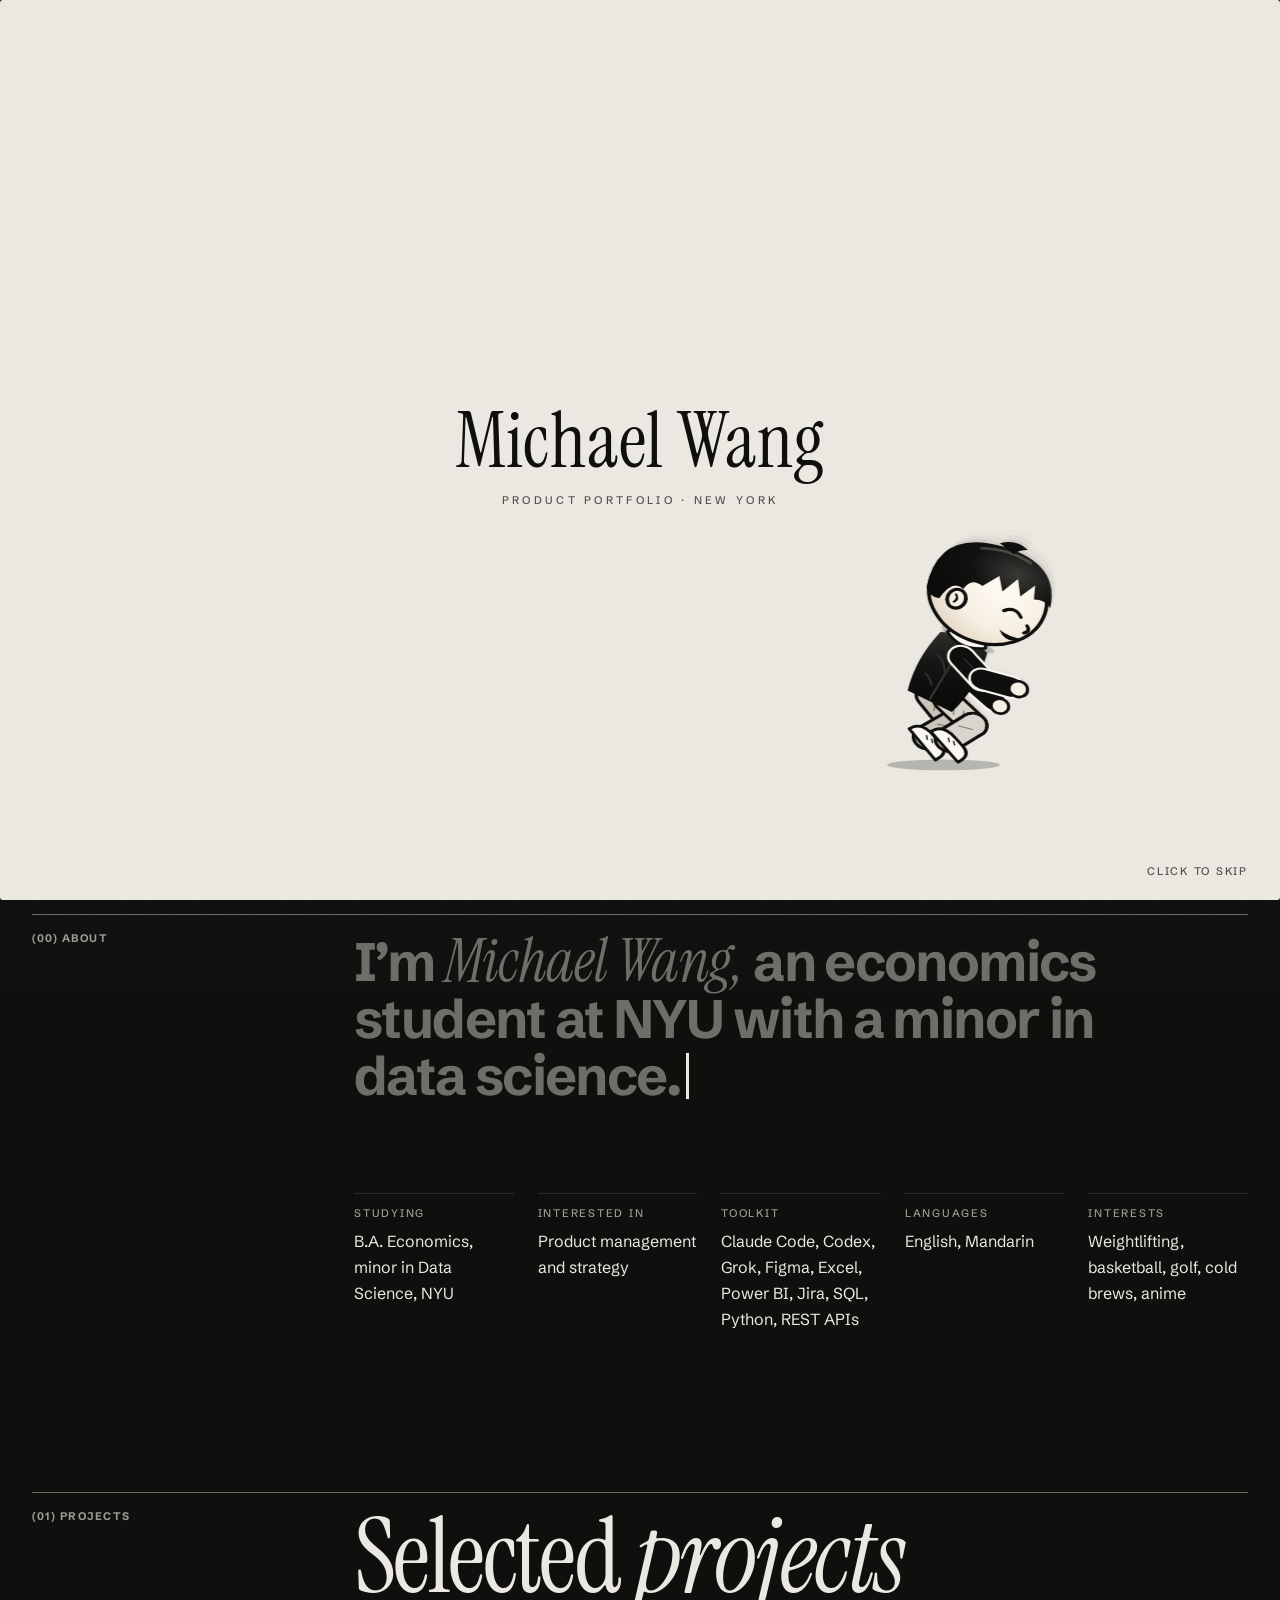
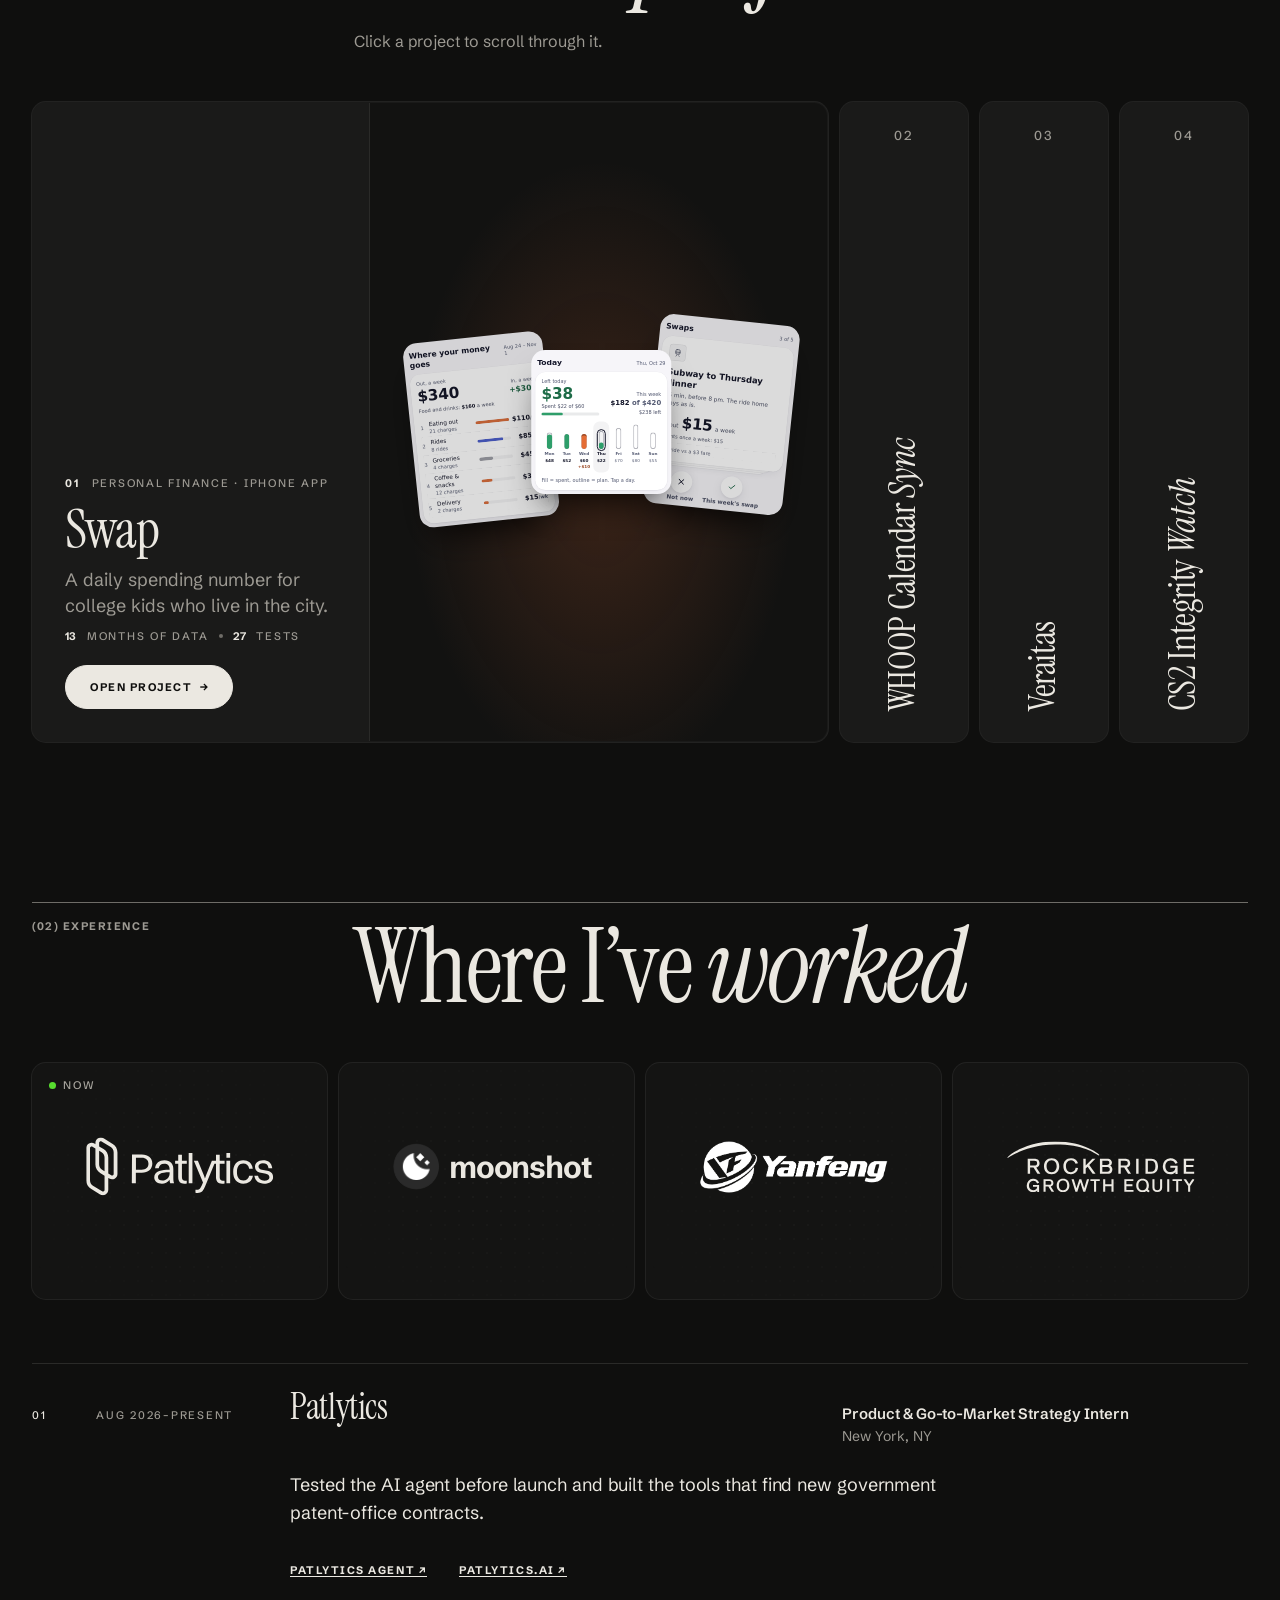
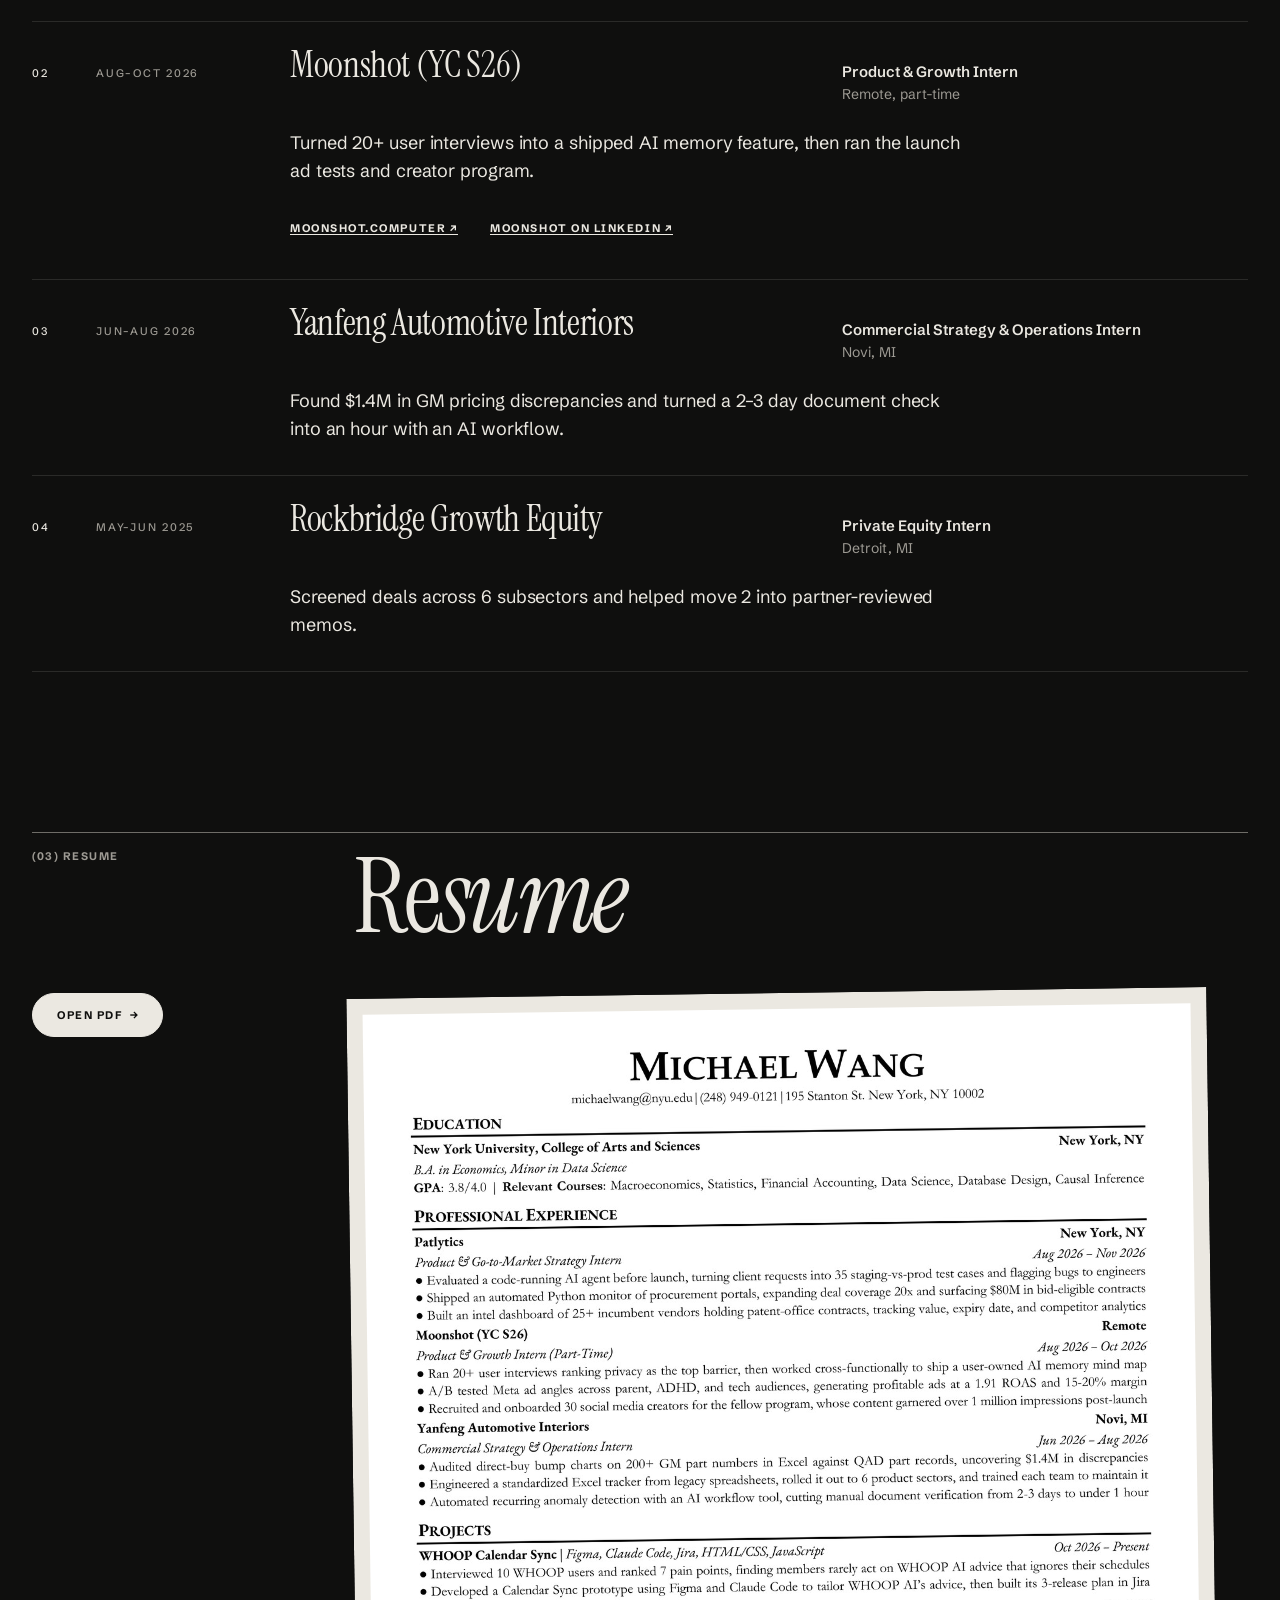
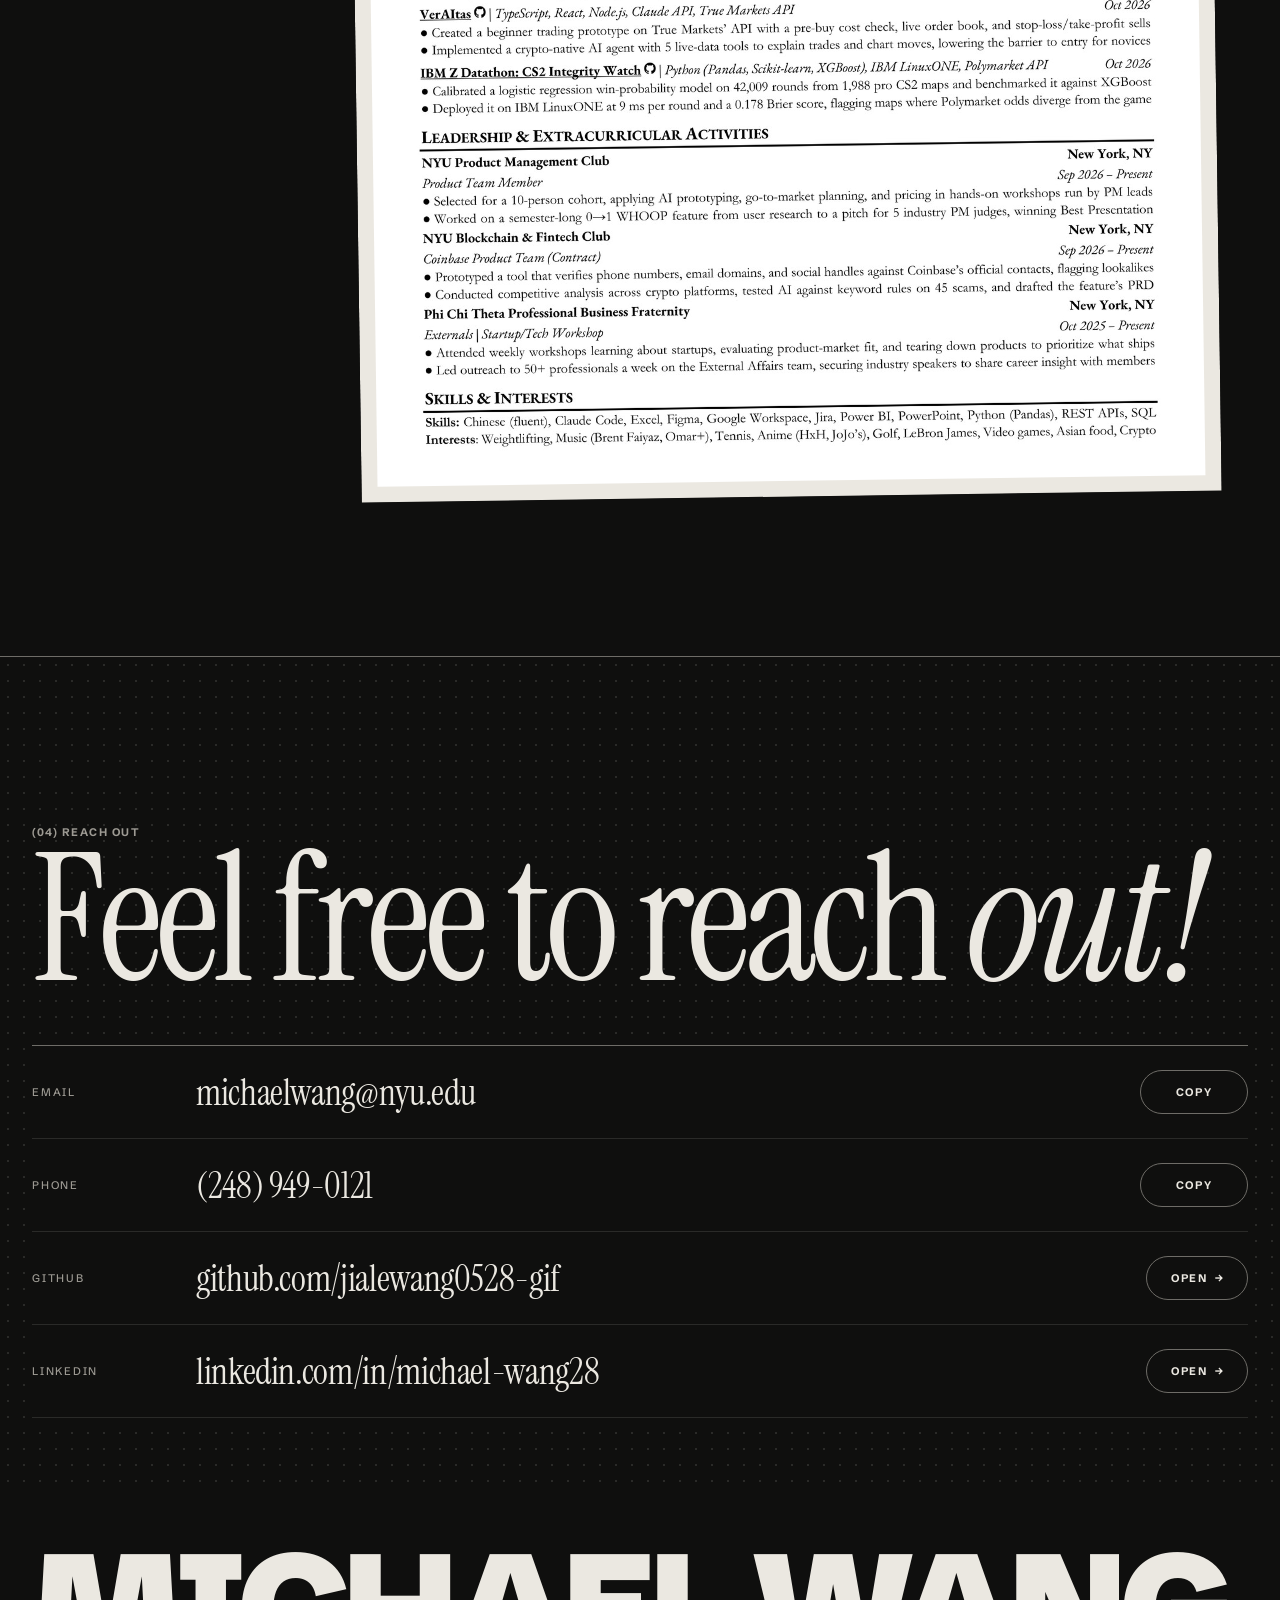
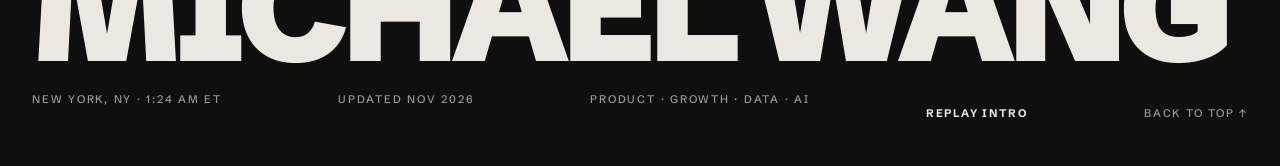
==== commit 3629edc2: "Skills: REST APIs instead of Plaid API Co-Authored-By: Claude Opus 5.5 <noreply@anthropic.com>" ====
--- a/index.html
+++ b/index.html
@@ -1177,7 +1177,7 @@
 
   <div class="ticker caps" aria-hidden="true">
     <div class="ticker-track" id="ticker">
-      <span>Claude Code</span><b>+</b><span>Codex</span><b>+</b><span>Grok</span><b>+</b><span>Figma</span><b>+</b><span>User interviews</span><b>+</b><span>RICE prioritization</span><b>+</b><span>Go-to-market</span><b>+</b><span>A/B testing</span><b>+</b><span>Power BI</span><b>+</b><span>SQL</span><b>+</b><span>Python</span><b>+</b><span>Plaid API</span><b>+</b>
+      <span>Claude Code</span><b>+</b><span>Codex</span><b>+</b><span>Grok</span><b>+</b><span>Figma</span><b>+</b><span>User interviews</span><b>+</b><span>RICE prioritization</span><b>+</b><span>Go-to-market</span><b>+</b><span>A/B testing</span><b>+</b><span>Power BI</span><b>+</b><span>SQL</span><b>+</b><span>Python</span><b>+</b><span>REST APIs</span><b>+</b>
     </div>
   </div>
 
@@ -1190,7 +1190,7 @@
       <dl class="about-facts">
         <div><dt class="caps-s">Studying</dt><dd>B.A. Economics, minor in Data Science, NYU</dd></div>
         <div><dt class="caps-s">Interested in</dt><dd>Product management and strategy</dd></div>
-        <div><dt class="caps-s">Toolkit</dt><dd>Claude Code, Codex, Grok, Figma, Excel, Power BI, Jira, SQL, Python, Plaid API</dd></div>
+        <div><dt class="caps-s">Toolkit</dt><dd>Claude Code, Codex, Grok, Figma, Excel, Power BI, Jira, SQL, Python, REST APIs</dd></div>
         <div><dt class="caps-s">Languages</dt><dd>English, Mandarin</dd></div>
         <div><dt class="caps-s">Interests</dt><dd>Weightlifting, basketball, golf, cold brews, anime</dd></div>
       </dl>
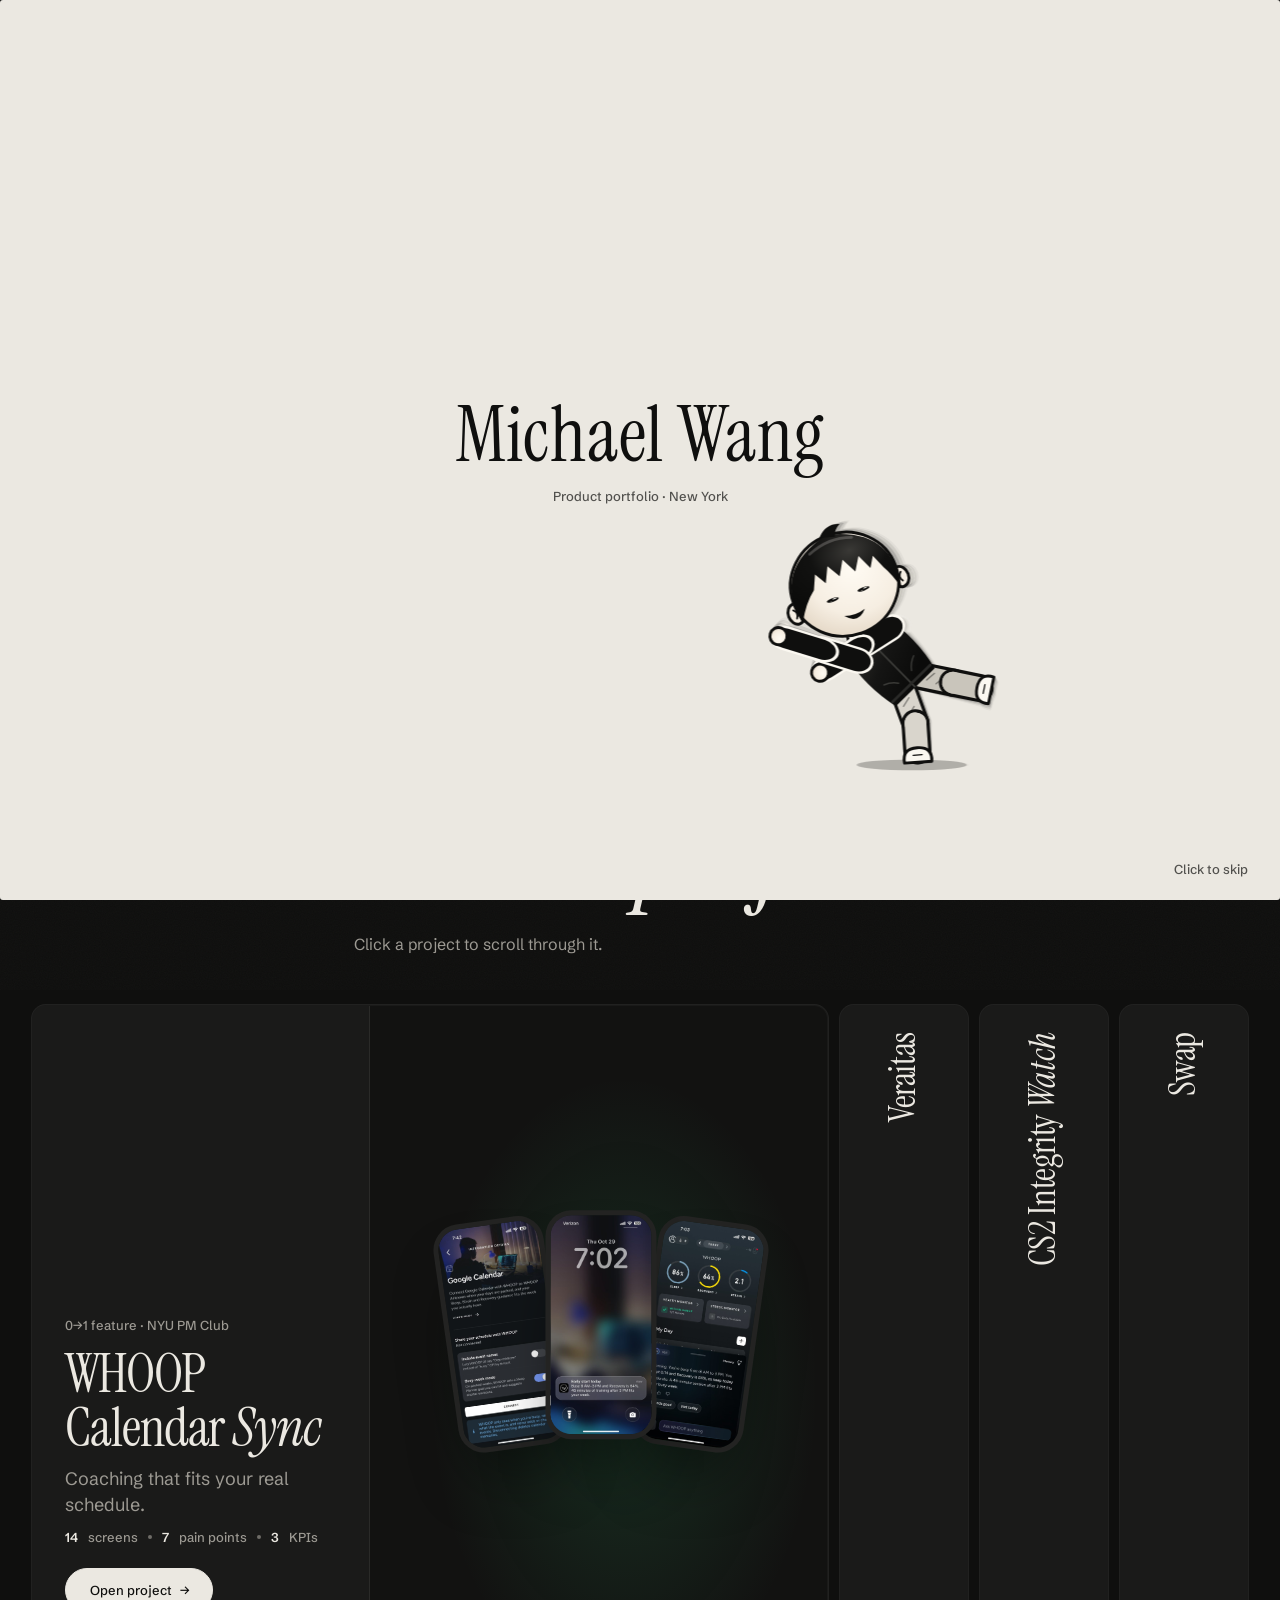
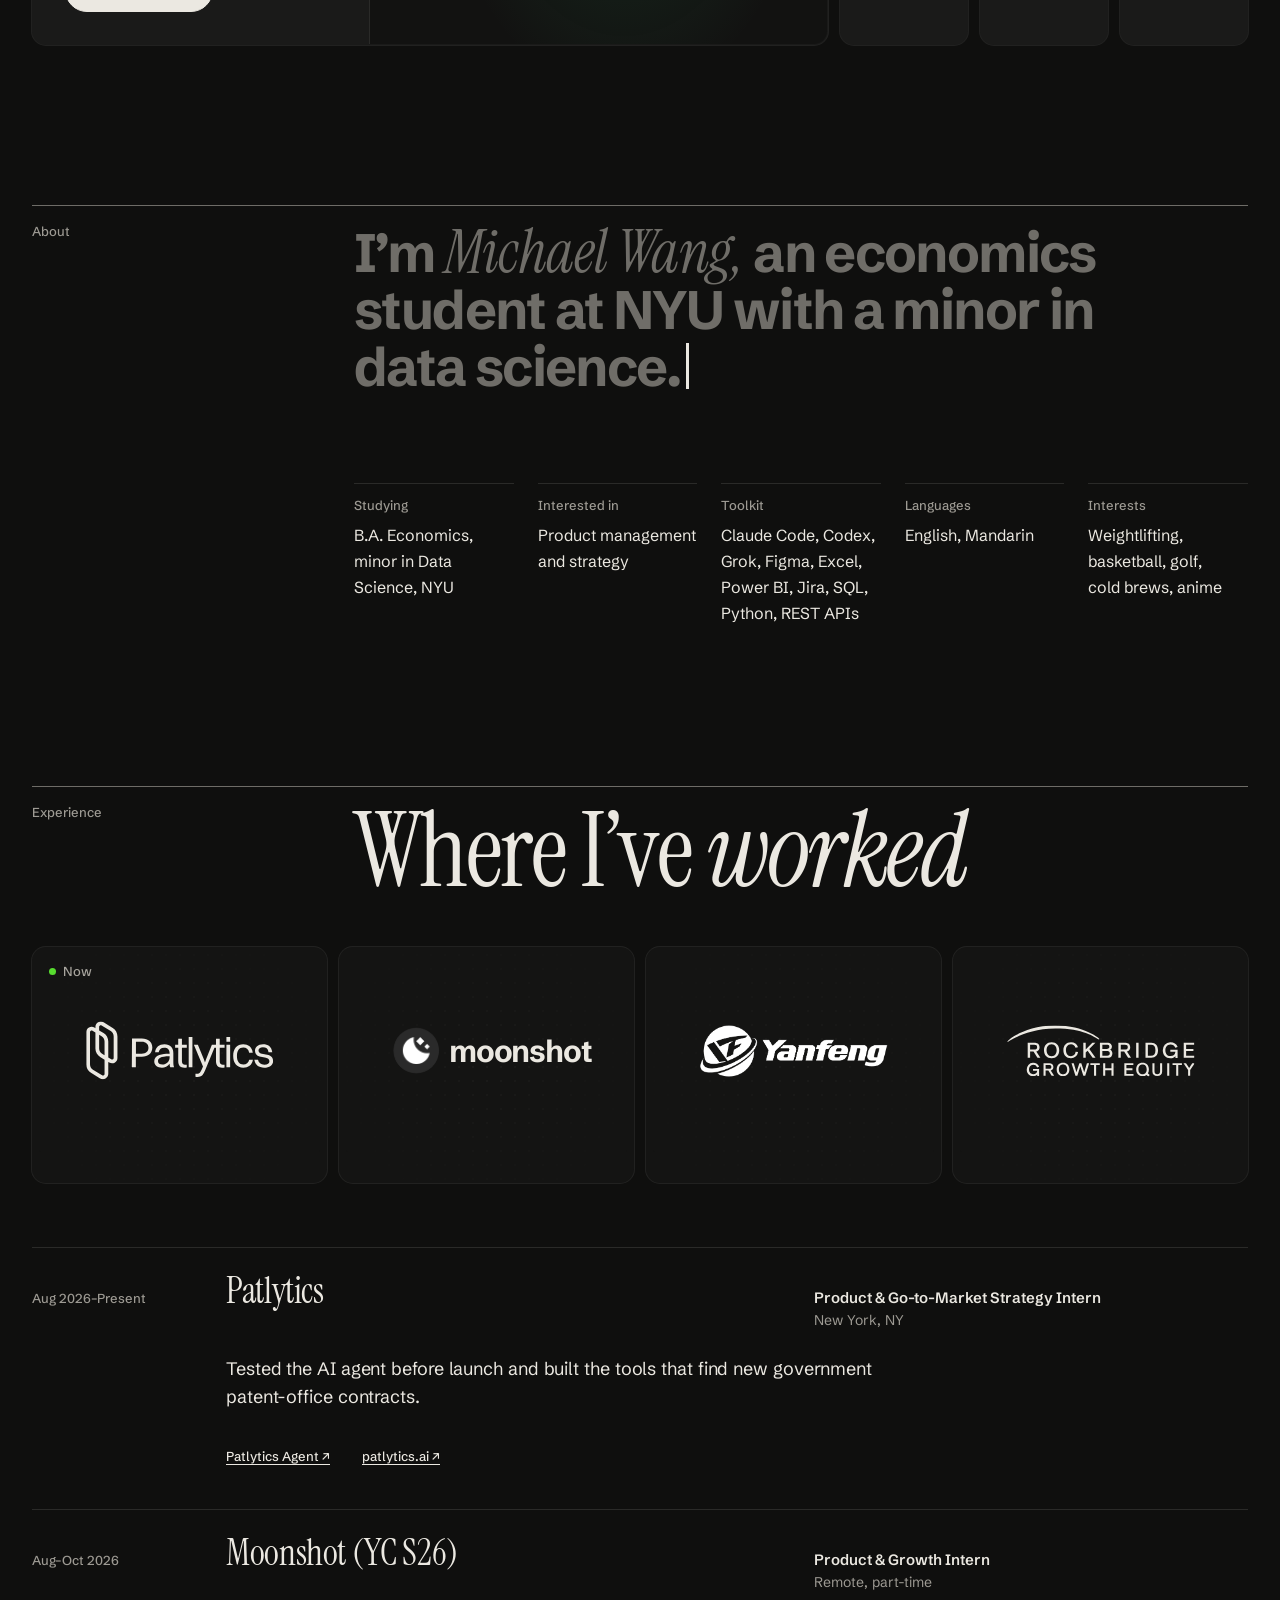
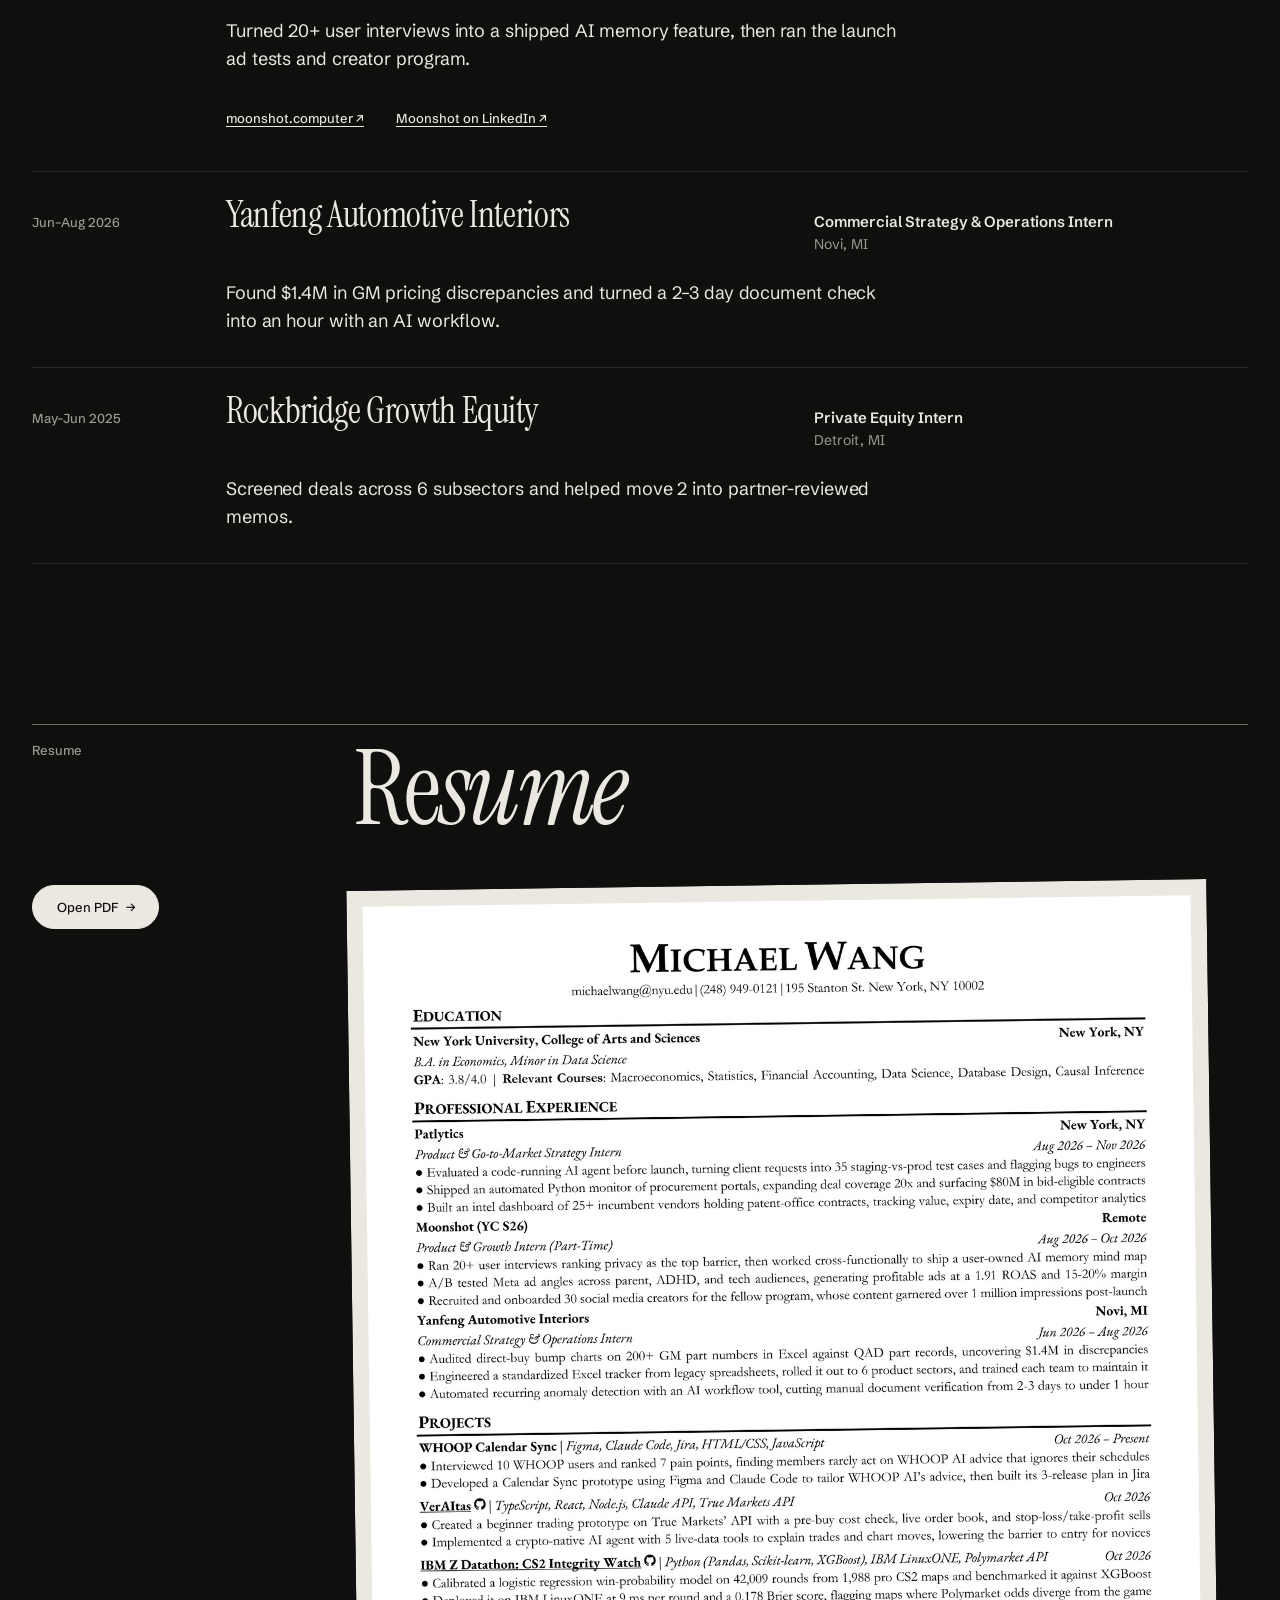
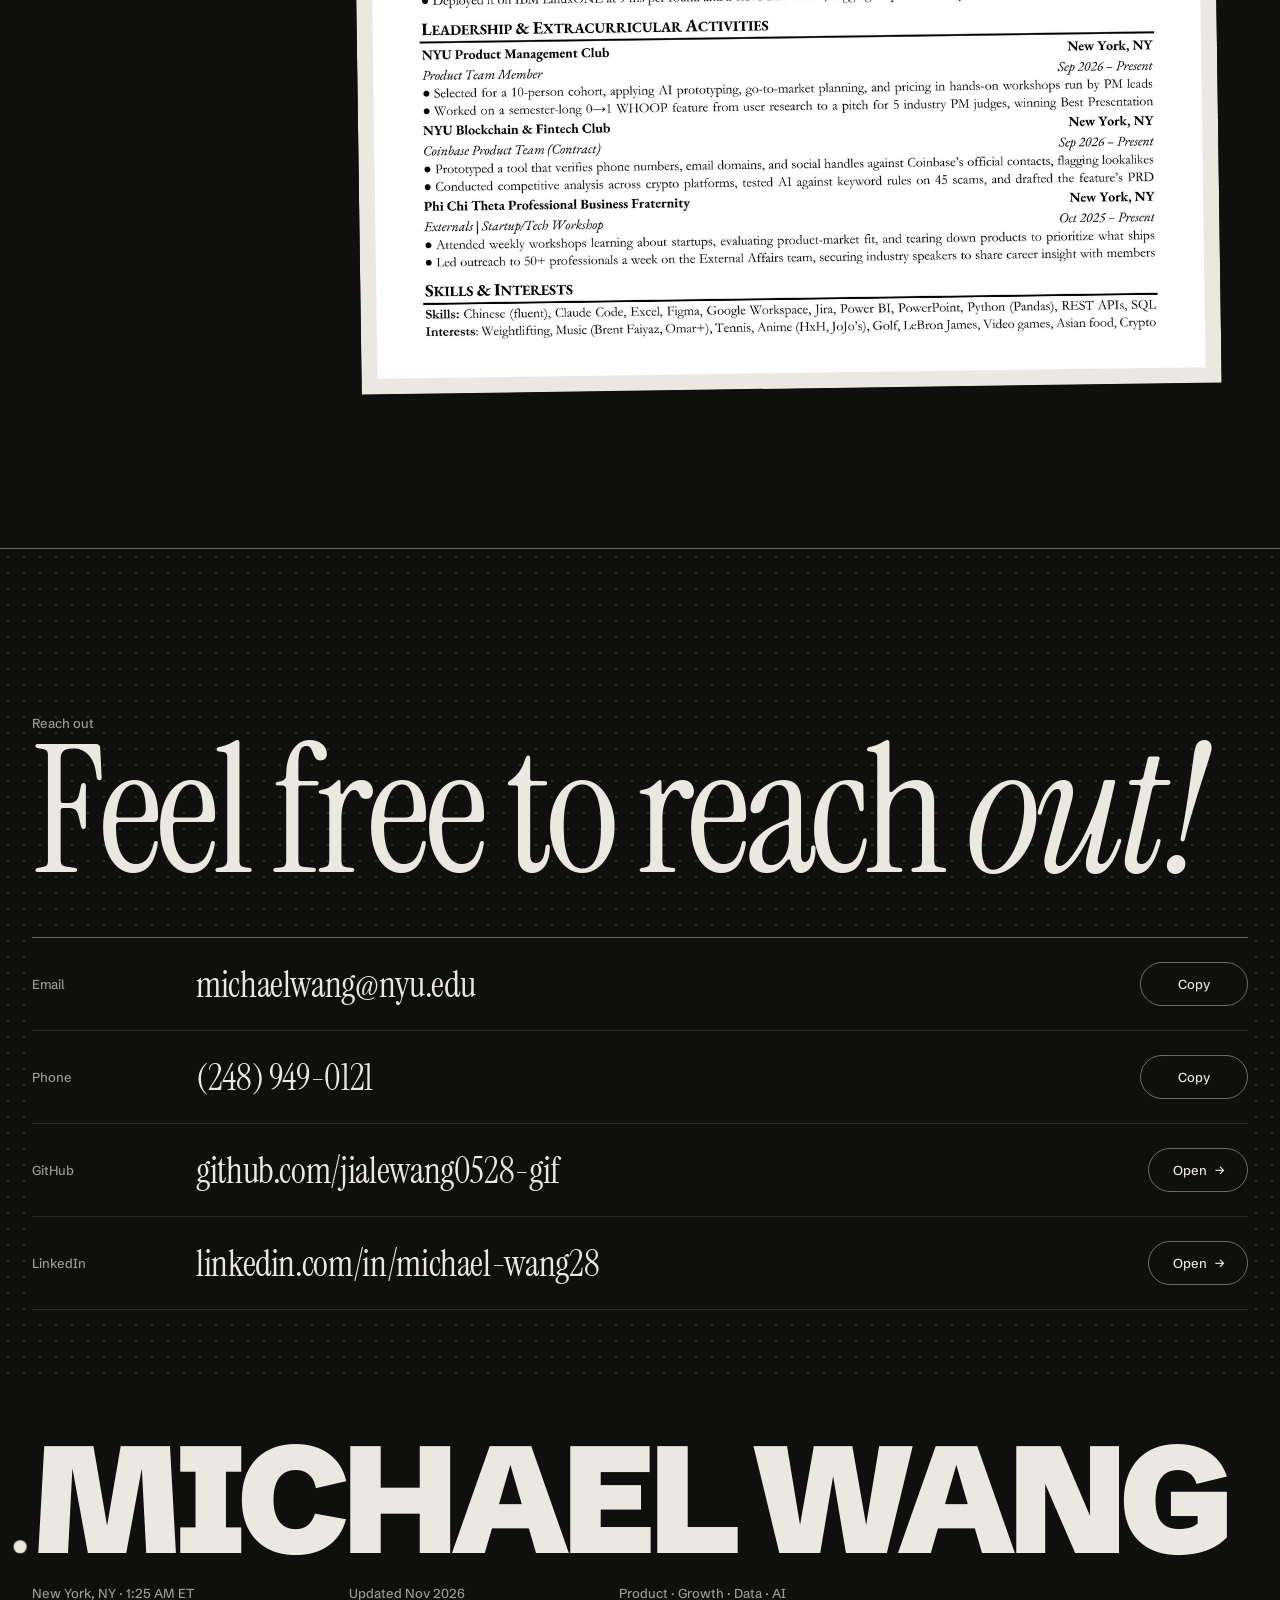
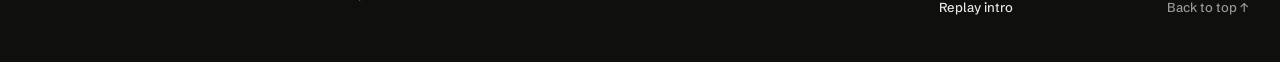
==== commit ce8eed32: "Front page: cleanup, project color floods, interactive add-ons - WHOOP first, Swap last; no badge on" ====
--- a/index.html
+++ b/index.html
@@ -78,8 +78,7 @@
 ::selection { background: var(--volt); color: var(--on-volt); }
 :where(a, button, summary):focus-visible { outline: 2px solid var(--volt-text); outline-offset: 3px; }
 .wrap { padding-inline: var(--gutter); }
-.caps { font: 700 11px/14px var(--sans); letter-spacing: .14em; text-transform: uppercase; }
-.caps-s { font: 500 11px/14px var(--sans); letter-spacing: .16em; text-transform: uppercase; }
+.caps, .caps-s { font: 500 13px/18px var(--sans); letter-spacing: 0; }
 .muted { color: var(--muted); }
 h1, h2, h3 { text-wrap: balance; }
 .sr { position: absolute; width: 1px; height: 1px; overflow: hidden; clip: rect(0 0 0 0); white-space: nowrap; }
@@ -92,10 +91,10 @@
 .cpanel { position: absolute; top: 0; right: 0; bottom: 0; left: 0; background: #ebe8e1; will-change: transform; display: grid; place-items: center; box-shadow: -30px 0 60px rgba(0, 0, 0, .35); }
 .cpanel-ui { display: grid; justify-items: center; gap: 14px; color: #0f0f0e; }
 .c-name { font: 400 clamp(40px, 6vw, 84px)/1 var(--serif); letter-spacing: .01em; min-height: 1em; }
-.c-cap { font: 500 11px/14px var(--sans); letter-spacing: .3em; text-transform: uppercase; color: rgba(15, 15, 14, .7); min-height: 14px; }
+.c-cap { font: 500 13px/18px var(--sans); color: rgba(15, 15, 14, .7); min-height: 18px; }
 .kid { position: absolute; left: 0; bottom: 14vh; width: clamp(150px, 17vw, 240px); will-change: transform; }
 .kid-svg { display: block; width: 100%; height: auto; overflow: visible; }
-@media (max-width: 640px) { .kid { width: 40vw; bottom: 14vh; } .c-name { font-size: 13vw; } .c-cap { font-size: 10px; letter-spacing: .26em; } }
+@media (max-width: 640px) { .kid { width: 40vw; bottom: 14vh; } .c-name { font-size: 13vw; } }
 .k-ink { fill: #0f0f0e; } .k-inks { stroke: #0f0f0e; stroke-width: 3.2; stroke-linecap: round; stroke-linejoin: round; }
 .k-skin { fill: #f6efe4; } .k-paper { fill: #fbf8f1; }
 .kid-svg g { transform-box: view-box; }
@@ -104,7 +103,7 @@
 .kid.ghost { opacity: 0; pointer-events: none; }
 .c-skip.wait { right: 50%; transform: translateX(50%); bottom: 18vh; color: rgba(15, 15, 14, .6); animation: waitPulse 1.6s ease-in-out infinite; }
 @keyframes waitPulse { 50% { opacity: .35; } }
-.c-skip { position: absolute; right: var(--gutter); bottom: 22px; font: 500 11px/14px var(--sans); letter-spacing: .16em; text-transform: uppercase; color: rgba(15, 15, 14, .7); z-index: 3; }
+.c-skip { position: absolute; right: var(--gutter); bottom: 22px; font: 500 13px/18px var(--sans); color: rgba(15, 15, 14, .7); z-index: 3; }
 @keyframes introGone { to { visibility: hidden; } }
 .rot { display: inline-block; border-bottom: 1px solid var(--line-strong); font-variant-ligatures: none; }
 /* hero entrance runs when the intro hands off (html.ready); without JS everything is simply visible */
@@ -118,12 +117,10 @@
 html.ready .hero-side .btns { animation-delay: .5s; }
 html.ready .frame { animation: frameIn 600ms var(--ease-inout) .1s backwards; }
 html.ready .frame img { animation: imgIn 900ms var(--ease-out) .1s backwards; }
-html.ready .mark { animation: markIn 300ms ease-out .6s backwards; }
 html.ready .portrait figcaption { animation: riseIn 300ms ease-out .7s backwards; }
 @keyframes riseIn { from { opacity: 0; transform: translateY(12px); filter: blur(4px); } }
 @keyframes frameIn { from { clip-path: inset(50% 50% 50% 50%); } }
 @keyframes imgIn { from { transform: scale(1.12); filter: grayscale(1) blur(4px); } }
-@keyframes markIn { from { opacity: 0; transform: scale(1.6); } }
 
 /* ---------- nav (Kerimov) ---------- */
 .nav { position: fixed; top: 0; left: 0; right: 0; z-index: 50; padding: calc(env(safe-area-inset-top, 0px) + 18px) var(--gutter) 18px; display: flex; align-items: center; justify-content: space-between; gap: var(--space-5); background: var(--surface); border-bottom: 1px solid transparent; transition: border-color var(--dur-fast); }
@@ -133,8 +130,7 @@
 .nav-links a { text-decoration: none; color: var(--muted); transition: color var(--dur-fast); }
 .nav-links a.is-current { color: var(--ink); }
 @media (hover: hover) and (pointer: fine) { .nav-links a:hover { color: var(--ink); } }
-.nav-links sup { color: var(--volt-text); font-size: 8px; margin-left: 3px; letter-spacing: .08em; }
-/* 05 ???: a small door to the Sandbox. Same type as the other links; a sheen runs through the ??? now and then.
+/* ???: a small door to the Sandbox. Same type as the other links; a sheen runs through the ??? now and then.
    Hover rolls ??? up and Sandbox in from below; leaving rolls it back. */
 .nav-sbx { --sbx-c: var(--muted); position: relative; -webkit-tap-highlight-color: transparent; }
 .nav-sbx:focus-visible { outline: none; }
@@ -144,18 +140,15 @@
 .sbx-q, .sbx-w { color: transparent; -webkit-background-clip: text; background-clip: text; background-repeat: no-repeat; background-size: 320% 100%; background-position: 100% 0; }
 .sbx-q { background-image: linear-gradient(100deg, var(--sbx-c) 0 42%, #fff 48%, #c8b4ff 52%, var(--sbx-c) 58% 100%); }
 .sbx-w { position: absolute; left: 0; top: 0; white-space: nowrap; background-image: linear-gradient(100deg, var(--ink) 0 42%, #fff 48%, #b99cff 52%, var(--ink) 58% 100%); opacity: 0; transform: translateY(105%); }
-.nav-sbx sup { display: inline-block; transition: transform 240ms var(--ease-out); }
 .nav-sbx.on .sbx-w { transition-delay: 50ms; }
 .nav-sbx.on .sbx-q { opacity: 0; transform: translateY(-105%); }
 .nav-sbx.on .sbx-w { opacity: 1; transform: none; }
-.nav-sbx.on sup { transform: translateX(var(--sbx-dx, 0)); }
 @media (prefers-reduced-motion: no-preference) {
   .sbx-q { animation: sbxSheen 4.8s cubic-bezier(.45, 0, .55, 1) 1.2s infinite; }
   .nav-sbx.on .sbx-w { animation: sbxSheenOnce 700ms cubic-bezier(.45, 0, .55, 1) 80ms both; }
 }
 @media (prefers-reduced-motion: reduce) {
   .sbx-q, .sbx-w { transform: none !important; transition: opacity 150ms ease-out; }
-  .nav-sbx sup { transition: none; }
 }
 @keyframes sbxSheen { 0% { background-position: 100% 0; } 26%, 100% { background-position: 0 0; } }
 @keyframes sbxSheenOnce { from { background-position: 100% 0; } to { background-position: 0 0; } }
@@ -194,7 +187,7 @@
 .intro p { margin: 0; font-size: 20px; line-height: 30px; letter-spacing: -.01em; max-width: 34ch; }
 .intro .facts { display: grid; gap: var(--space-2); color: var(--muted); }
 .btns { display: flex; flex-wrap: wrap; gap: var(--space-3); }
-.btn { font: 700 11px/14px var(--sans); letter-spacing: .14em; text-transform: uppercase; display: inline-flex; align-items: center; gap: var(--space-2); height: 44px; padding: 0 var(--space-5); border-radius: var(--radius-pill); border: 1px solid var(--line-strong); background: transparent; color: var(--ink); cursor: pointer; text-decoration: none; transition: background-color var(--dur-fast) ease, color var(--dur-fast) ease, border-color var(--dur-fast) ease, transform var(--dur-base) var(--ease-out), scale 150ms ease-out; -webkit-tap-highlight-color: transparent; }
+.btn { font: 500 13px/18px var(--sans); display: inline-flex; align-items: center; gap: var(--space-2); height: 44px; padding: 0 var(--space-5); border-radius: var(--radius-pill); border: 1px solid var(--line-strong); background: transparent; color: var(--ink); cursor: pointer; text-decoration: none; transition: background-color var(--dur-fast) ease, color var(--dur-fast) ease, border-color var(--dur-fast) ease, transform var(--dur-base) var(--ease-out), scale 150ms ease-out; -webkit-tap-highlight-color: transparent; }
 .btn:has(.arr) { padding-inline-end: 22px; }
 @media (hover: hover) and (pointer: fine) { .btn:hover { background: var(--ink); color: var(--surface); border-color: var(--ink); } }
 .btn-primary { background: var(--volt); border-color: var(--volt); color: var(--on-volt); }
@@ -206,11 +199,6 @@
 .frame { position: relative; border: 1px solid var(--line); padding: 10px; }
 .frame img { width: 100%; height: auto; aspect-ratio: 4 / 5; object-fit: cover; filter: grayscale(.15) contrast(1.02); outline: 1px solid var(--image-outline); outline-offset: -1px; }
 @keyframes settle { from { transform: scale(1.06); opacity: .4; } }
-.mark { position: absolute; width: 14px; height: 14px; border-color: var(--ink); border-style: solid; border-width: 0; }
-.mark.m-tl { top: -8px; left: -8px; border-top-width: 1.5px; border-left-width: 1.5px; }
-.mark.m-tr { top: -8px; right: -8px; border-top-width: 1.5px; border-right-width: 1.5px; }
-.mark.m-bl { bottom: -8px; left: -8px; border-bottom-width: 1.5px; border-left-width: 1.5px; }
-.mark.m-br { bottom: -8px; right: -8px; border-bottom-width: 1.5px; border-right-width: 1.5px; }
 .badge { position: absolute; top: -18px; right: -30px; width: 108px; height: 108px; animation: spin 22s linear infinite; z-index: 2; }
 .badge-bg { fill: var(--surface); stroke: var(--line-strong); stroke-width: 1; }
 .badge-t { font: 700 9.4px var(--sans); letter-spacing: .2em; text-transform: uppercase; fill: var(--ink); }
@@ -229,7 +217,10 @@
 .hero-side .name { padding: 0; line-height: .86; }
 .focus { display: grid; gap: 14px; border-top: 1px solid var(--line-strong); padding-top: var(--space-4); }
 .focus-top { display: flex; justify-content: space-between; gap: 16px; color: var(--muted); font-variant-numeric: tabular-nums; }
-.focus-word { font: 800 clamp(34px, 4.6vw, 76px)/1 var(--sans); letter-spacing: -.035em; text-transform: uppercase; white-space: nowrap; overflow: hidden; height: 1.05em; font-variant-numeric: tabular-nums; }
+.focus-word { display: grid; font: 500 clamp(34px, 4.6vw, 76px)/1 var(--sans); letter-spacing: -.03em; text-transform: uppercase; white-space: nowrap; overflow: hidden; height: 1.05em; }
+/* two stacked words: the old one is nearly gone before the new one comes up, so they never read on top of each other */
+.rot-w { grid-area: 1 / 1; opacity: 0; transition: opacity 200ms ease-out; }
+.rot-w.on { opacity: 1; transition: opacity 320ms ease-out 140ms; }
 .focus-bar { display: block; height: 2px; background: var(--line); position: relative; overflow: hidden; }
 .focus-bar b { position: absolute; inset: 0; background: var(--ink); transform: scaleX(0); transform-origin: left; }
 .focus-bar b.run { transform: scaleX(1); transition: transform 2.6s linear; }
@@ -253,7 +244,7 @@
 .media { position: relative; aspect-ratio: 4 / 5; overflow: hidden; background-color: var(--poster-bg); background-image: radial-gradient(var(--poster-dot) 1px, transparent 1.4px); background-size: 16px 16px; }
 .media svg { position: absolute; inset: 0; width: 100%; height: 100%; }
 .poster { position: absolute; left: 14px; right: 14px; bottom: 14px; color: var(--poster-ink); font: 900 clamp(20px, 2.3vw, 30px)/.9 var(--sans); letter-spacing: -.03em; text-transform: uppercase; }
-.poster small { display: block; font: 500 9px/12px var(--sans); letter-spacing: .18em; margin-bottom: 8px; color: #9d9a93; }
+.poster small { display: block; font: 500 11px/14px var(--sans); letter-spacing: 0; text-transform: none; margin-bottom: 8px; color: #9d9a93; }
 .rec { stroke-dasharray: 42 100; animation: rec 5s var(--ease-out) infinite; }
 @keyframes rec { 0% { stroke-dasharray: 0 100; stroke: #ff5a4e; } 30% { stroke: #f6c544; } 45%, 100% { stroke-dasharray: 42 100; stroke: #f6c544; } }
 .rec-n { font: 800 22px var(--sans); fill: #ebe8e1; letter-spacing: -.02em; }
@@ -268,11 +259,11 @@
 @keyframes band { 0%, 40% { opacity: 0; } 55%, 100% { opacity: .22; } }
 .ping { transform-box: fill-box; transform-origin: center; animation: ping 6s ease-out infinite; }
 @keyframes ping { 0%, 45% { opacity: 0; transform: scale(.4); } 55% { opacity: 1; transform: scale(1.4); } 70%, 100% { opacity: 1; transform: scale(1); } }
-.foot { display: flex; justify-content: space-between; align-items: center; gap: 8px; padding: 10px 2px 12px; color: var(--paper-ink); font: 700 9px/12px var(--sans); letter-spacing: .1em; text-transform: uppercase; }
+.foot { display: flex; justify-content: space-between; align-items: center; gap: 8px; padding: 10px 2px 12px; color: var(--paper-ink); font: 500 11px/14px var(--sans); letter-spacing: 0; text-transform: none; }
 .foot > span:first-child { min-width: 0; overflow: hidden; text-overflow: ellipsis; white-space: nowrap; }
 .sw { display: flex; gap: 4px; }
 .sw i { width: 12px; height: 12px; display: block; }
-.sticker { display: table; margin: -16px 0 0 auto; position: relative; z-index: 1; transform: rotate(-4deg); background: var(--moss); color: var(--ink); padding: 9px 14px; border-radius: var(--radius-sm); font: 700 11px/14px var(--sans); letter-spacing: .14em; text-transform: uppercase; }
+.sticker { display: table; margin: -16px 0 0 auto; position: relative; z-index: 1; transform: rotate(-4deg); background: var(--moss); color: var(--ink); padding: 9px 14px; border-radius: var(--radius-sm); font: 500 13px/18px var(--sans); letter-spacing: 0; text-transform: none; }
 
 @media (max-width: 1020px) {
   .hero-grid { grid-template-columns: minmax(0, 1fr) minmax(200px, 280px); }
@@ -283,15 +274,7 @@
   .hero-grid { grid-template-columns: minmax(0, 1fr); }
   .portrait { max-width: 280px; justify-self: center; grid-row: 1; } .badge { right: -14px; width: 88px; height: 88px; }
   .peek { gap: var(--space-4); }
-  .corners .hide-s { display: none; }
 }
-
-/* ---------- ticker (Obys) ---------- */
-.ticker { border-block: 1px solid var(--line); overflow: hidden; padding-block: var(--space-4); color: var(--muted); }
-.ticker-track { display: flex; width: max-content; animation: tick 40s linear infinite; }
-.ticker-track span { padding-right: var(--space-6); white-space: nowrap; }
-.ticker-track b { color: var(--volt-text); font-weight: 700; padding-right: var(--space-6); }
-@keyframes tick { to { transform: translateX(-50%); } }
 
 /* ---------- reel (huyml card stream) ---------- */
 .reel { --cards: 8; position: relative; height: calc(var(--cards) * 32vh + 100vh); margin: 0 calc(var(--gutter) * -1) var(--space-9); }
@@ -321,7 +304,7 @@
 @media (hover: hover) and (pointer: fine) { .reel-title:hover { opacity: .75; } }
 .reel-desc { color: var(--muted); max-width: 44ch; }
 .reel-stats { color: var(--muted); display: flex; align-items: center; gap: 10px; flex-wrap: wrap; justify-content: center; }
-.reel-stats b { color: var(--ink); font-weight: 700; letter-spacing: .04em; }
+.reel-stats b { color: var(--ink); font-weight: 600; }
 .reel-stats i { width: 4px; height: 4px; border-radius: 50%; background: var(--line-strong); display: inline-block; }
 .reel-read { margin-top: 6px; }
 .reel-tabs { position: absolute; top: 92px; left: 50%; transform: translateX(-50%); display: flex; gap: 6px; padding: 5px; border: 1px solid var(--line); border-radius: var(--radius-pill); background: var(--surface); z-index: 210; }
@@ -351,7 +334,6 @@
 .wd { display: inline-block; white-space: nowrap; }
 .cr { display: inline-block; opacity: 0; transform: translateY(12px); filter: blur(4px); transition: opacity 300ms ease-out, transform 300ms ease-out, filter 300ms ease-out; transition-delay: calc(min(var(--i), 14) * 22ms); }
 .split.in .cr { opacity: 1; transform: none; filter: none; }
-.ticker-track.js { animation: none; }
 
 /* ---------- section scaffolding ---------- */
 section { padding-block: var(--space-10) 0; }
@@ -413,7 +395,7 @@
 .steps li.next b { color: var(--muted); }
 .soon { font-style: normal; display: inline-block; margin-left: 8px; padding: 3px 7px; border: 1px solid var(--line-strong); border-radius: var(--radius-pill); color: var(--ink); vertical-align: 2px; font-size: 9px; line-height: 11px; }
 .tags { display: flex; flex-wrap: wrap; gap: var(--space-2); }
-.tag { background: var(--moss); color: var(--ink); padding: 6px 10px; border-radius: var(--radius-sm); font: 700 10px/12px var(--sans); letter-spacing: .14em; text-transform: uppercase; }
+.tag { background: var(--moss); color: var(--ink); padding: 6px 10px; border-radius: var(--radius-sm); font: 500 12px/16px var(--sans); }
 .tag.o { background: none; color: var(--muted); box-shadow: inset 0 0 0 1px var(--line); }
 .slot { border: 1px dashed var(--line-strong); padding: var(--space-5); color: var(--muted); display: grid; gap: var(--space-3); }
 .slot b { color: var(--ink); font-weight: 600; }
@@ -448,12 +430,11 @@
 .pcard:focus-visible { outline: 2px solid var(--ink); outline-offset: 3px; }
 .pc-info { display: grid; justify-items: start; gap: 10px; padding: var(--space-6); }
 .pc-cat { color: var(--muted); display: flex; gap: 12px; }
-.pc-cat b { color: var(--ink); font-weight: 700; }
 .pc-title { margin: 4px 0 0; font: 400 clamp(36px, 4vw, 56px)/1 var(--serif); letter-spacing: -.02em; }
 .pc-title em { font-style: italic; }
 .pc-desc { margin: 0; color: var(--muted); font-size: 18px; line-height: 26px; }
 .pc-stats { color: var(--muted); display: flex; align-items: center; gap: 10px; flex-wrap: wrap; }
-.pc-stats b { color: var(--ink); font-weight: 700; letter-spacing: .04em; }
+.pc-stats b { color: var(--ink); font-weight: 600; }
 .pc-stats i { width: 4px; height: 4px; border-radius: 50%; background: var(--line-strong); display: inline-block; }
 .pc-go { margin-top: var(--space-3); pointer-events: none; }
 @media (hover: hover) and (pointer: fine) { .pcard:hover .pc-go { background: var(--ink); color: var(--surface); border-color: var(--ink); } }
@@ -511,8 +492,7 @@
   @media (min-width: 1500px) { .pstrip .pc-ui .ui-stage { transform: scale(.7); } }
   .pstrip .pcard > .pc-info, .pstrip .pcard > .pc-art { transition: opacity 300ms var(--ease-out) 300ms; }
   .pstrip .pcard:not(.on) > .pc-info, .pstrip .pcard:not(.on) > .pc-art { opacity: 0; pointer-events: none; transition-delay: 0s; transition-duration: .2s; }
-  .pc-spine { position: absolute; inset: 0; z-index: 3; display: flex; flex-direction: column; align-items: center; justify-content: space-between; padding: 26px 0 30px; pointer-events: none; transition: opacity 200ms var(--ease-out) 200ms; }
-  .pc-spine b { font: 500 13px/1 var(--sans); letter-spacing: .14em; color: var(--muted); }
+  .pc-spine { position: absolute; inset: 0; z-index: 3; display: flex; flex-direction: column; align-items: center; justify-content: flex-end; padding: 26px 0 30px; pointer-events: none; transition: opacity 200ms var(--ease-out) 200ms; }
   .pc-spine span { writing-mode: vertical-rl; transform: rotate(180deg); font: 400 clamp(30px, 2.8vw, 44px)/1 var(--serif); letter-spacing: -.01em; white-space: nowrap; }
   .pc-spine em { font-style: italic; }
   .pstrip .pcard.on .pc-spine { opacity: 0; transition-delay: 0s; transition-duration: .15s; }
@@ -522,7 +502,6 @@
 .pv { position: fixed; inset: 0; z-index: 80; background: var(--surface); visibility: hidden; clip-path: inset(100% 0 0 0); transition: clip-path 300ms var(--ease-out), visibility 0s linear 300ms; }
 .pv.open { visibility: visible; clip-path: inset(0 0 0 0); transition: clip-path 500ms var(--ease-drawer), visibility 0s; }
 html.pv-lock, html.pv-lock body { overflow: hidden; }
-html.pv-lock .latest { display: none; }
 .pv-scroll { position: absolute; inset: 0; overflow-y: auto; overflow-x: hidden; overscroll-behavior: contain; }
 .pv-bar { position: absolute; top: 0; left: 0; right: 0; z-index: 300; display: flex; align-items: center; gap: var(--space-4); padding: calc(env(safe-area-inset-top, 0px) + 14px) var(--gutter) 14px; background: linear-gradient(var(--surface) 60%, rgba(15, 15, 14, 0)); pointer-events: none; }
 .pv-bar > * { pointer-events: auto; }
@@ -530,14 +509,14 @@
 .pv-name { font: 400 24px/1 var(--serif); letter-spacing: -.01em; white-space: nowrap; overflow: hidden; text-overflow: ellipsis; min-width: 0; }
 .pv-ctl { margin-left: auto; display: flex; gap: 8px; flex: none; }
 .pv-btn { height: 42px; min-width: 42px; padding: 0 14px; border-radius: var(--radius-pill); border: 1px solid var(--line-strong); background: var(--surface); color: var(--ink); font: 400 16px/1 var(--sans); cursor: pointer; transition: background-color var(--dur-fast) ease, color var(--dur-fast), scale 150ms ease-out; -webkit-tap-highlight-color: transparent; }
-.pv-btn.caps-s { font: 500 11px/14px var(--sans); letter-spacing: .16em; }
+.pv-btn.caps-s { font: 500 13px/18px var(--sans); }
 @media (hover: hover) and (pointer: fine) { .pv-btn:hover { background: var(--ink); color: var(--surface); } }
 .pv-btn:focus-visible { outline: 2px solid var(--ink); outline-offset: 3px; }
 .pv .reel { margin: 0; }
 .pv .reel-bg img { filter: blur(70px) saturate(1.4) brightness(.55); }
 .pv .reel-bg img.on { opacity: .34; }
 .pv .reel-title { pointer-events: none; }
-.reel-skip { font: 500 11px/14px var(--sans); letter-spacing: .16em; cursor: pointer; }
+.reel-skip { font: 500 13px/18px var(--sans); cursor: pointer; }
 .reel-read { cursor: pointer; }
 .rc.tall { width: min(15vw, 220px); }
 .rc.tall img { border-radius: 22px; outline: 5px solid #232322; }
@@ -653,8 +632,8 @@
 .ui-chart.tall { height: 110px; margin: 10px 0 8px; }
 .ui-foot { display: flex; align-items: center; gap: 6px; margin-top: 8px; color: var(--muted); font-size: 11px; }
 .ui-live { width: 6px; height: 6px; border-radius: 50%; background: #2ee68a; }
-.ui-k { display: flex; align-items: center; justify-content: space-between; gap: 8px; margin-bottom: 8px; color: var(--muted); font: 700 10px/14px var(--sans); letter-spacing: .14em; text-transform: uppercase; }
-.ui-k span { letter-spacing: .04em; text-transform: none; font-weight: 500; color: var(--ghost); }
+.ui-k { display: flex; align-items: center; justify-content: space-between; gap: 8px; margin-bottom: 8px; color: var(--muted); font: 500 12px/16px var(--sans); }
+.ui-k span { font-weight: 500; color: var(--ghost); }
 .ui-row { display: flex; justify-content: space-between; gap: 10px; padding: 8px 0; border-top: 1px solid #222220; color: var(--muted); }
 .ui-row b { color: #ebe8e1; font: 500 12.5px/18px ui-monospace, "SF Mono", Menlo, monospace; text-align: right; }
 .ui-spark { color: #ebe8e1; letter-spacing: 0; }
@@ -663,11 +642,11 @@
 .ui-src { display: flex; gap: 6px; flex-wrap: wrap; margin-top: 10px; }
 .ui-src span { padding: 3px 8px; border-radius: 999px; border: 1px solid #2c2c2a; color: var(--muted); font-size: 10.5px; }
 .ui-big { margin: 4px 0 8px; font: 500 34px/1 ui-monospace, "SF Mono", Menlo, monospace; letter-spacing: -.03em; }
-.ui-big span { font: 500 11px var(--sans); letter-spacing: .12em; text-transform: uppercase; color: var(--muted); margin-left: 4px; }
+.ui-big span { font: 500 12px var(--sans); letter-spacing: 0; color: var(--muted); margin-left: 4px; }
 .ui-leg { display: flex; align-items: center; gap: 12px; color: var(--muted); font-size: 11px; }
 .ui-leg i { display: inline-block; width: 10px; height: 2px; margin-right: 6px; vertical-align: middle; }
 .ui-gap { margin-left: auto; color: #ff8a80; }
-.ui-high { padding: 2px 8px; border-radius: 6px; background: rgba(255, 90, 78, .16); color: #ff8a80 !important; font-weight: 700 !important; letter-spacing: .1em !important; text-transform: uppercase !important; }
+.ui-high { padding: 2px 8px; border-radius: 6px; background: rgba(255, 90, 78, .16); color: #ff8a80 !important; font-weight: 500 !important; }
 .ui-draw { stroke-dasharray: 100 100; animation: uiDraw 6s var(--ease-out) infinite; }
 .ui-draw.d2 { animation-delay: .25s; }
 @keyframes uiDraw { 0% { stroke-dashoffset: 100; } 45%, 100% { stroke-dashoffset: 0; } }
@@ -732,7 +711,7 @@
 .lg-ms { display: inline-flex; align-items: center; gap: .32em; font: 700 clamp(16px, 2.2vw, 30px)/1 var(--sans); font-size: 10.5cqw; letter-spacing: -.035em; white-space: nowrap; }
 .lg-ms img { width: 1.5em; height: 1.5em; border-radius: 50%; }
 .lg-meta { position: absolute; left: 18px; right: 18px; bottom: 16px; display: flex; justify-content: space-between; align-items: baseline; gap: 10px; color: var(--muted); opacity: 0; transform: translateY(10px); transition: opacity var(--dur-base) var(--ease-out), transform var(--dur-base) var(--ease-out); }
-.lg-meta b { color: var(--ink); font-weight: 600; letter-spacing: .1em; }
+.lg-meta b { color: var(--ink); font-weight: 600; }
 .lg:focus-visible .lg-meta { opacity: 1; transform: none; }
 @media (hover: hover) and (pointer: fine) { .lg:hover .lg-meta { opacity: 1; transform: none; } }
 .lg-now { position: absolute; top: 14px; left: 16px; display: inline-flex; align-items: center; gap: 7px; color: var(--muted); }
@@ -741,7 +720,7 @@
 @keyframes xpFlash { 0%, 30% { background: rgba(128, 128, 128, .16); } 100% { background: transparent; } }
 @media (hover: none) { .lg-meta { opacity: 1; transform: none; } .lg-mark { top: 40%; } }
 @media (max-width: 900px) { .xp-logos { grid-template-columns: repeat(2, minmax(0, 1fr)); } }
-@media (max-width: 480px) { .lg-meta { flex-direction: column; gap: 2px; left: 12px; right: 12px; bottom: 11px; font-size: 9.5px; line-height: 12px; letter-spacing: .1em; } .lg-mark { width: 72%; height: 24%; top: 38%; } }
+@media (max-width: 480px) { .lg-meta { flex-direction: column; gap: 2px; left: 12px; right: 12px; bottom: 11px; font-size: 11px; line-height: 14px; } .lg-now { font-size: 11px; line-height: 14px; } .lg-mark { width: 72%; height: 24%; top: 38%; } }
 @media (prefers-reduced-motion: reduce) { .lg-meta { opacity: 1; transform: none; } }
 /* ---------- experience ---------- */
 .span-line { display: flex; flex-wrap: wrap; gap: var(--space-2) var(--space-6); margin-bottom: var(--space-6); color: var(--muted); }
@@ -772,26 +751,24 @@
 .xp-group { color: var(--muted); margin: var(--space-8) 0 var(--space-3); }
 .xp { border-top: 1px solid var(--line); }
 .xp:last-of-type { border-bottom: 1px solid var(--line); }
-.xp-head { display: grid; grid-template-columns: 40px 170px minmax(0, 1.3fr) minmax(0, 1fr); gap: var(--space-5); align-items: baseline; padding: var(--space-5) 0; }
-.xp-no { color: var(--volt-text); }
+.xp-head { display: grid; grid-template-columns: 170px minmax(0, 1.3fr) minmax(0, 1fr); gap: var(--space-5); align-items: baseline; padding: var(--space-5) 0; }
 .xp-years { color: var(--muted); }
 .xp-co { font: 400 clamp(26px, 3vw, 36px)/1.05 var(--serif); letter-spacing: -.01em; }
 .xp-role { font-size: 14px; line-height: 22px; color: var(--muted); }
 .xp-role b { display: block; color: var(--ink); font-weight: 600; font-size: 15px; line-height: 22px; }
 .xp-plus { font: 300 26px/1 var(--sans); color: var(--muted); justify-self: end; transition: transform var(--dur-base) var(--ease-out), color var(--dur-fast); }
 .xp[open] .xp-plus { transform: rotate(45deg); color: var(--volt-text); }
-.xp-body { display: grid; grid-template-columns: 40px 170px minmax(0, 1fr); gap: var(--space-5); padding-bottom: var(--space-6); }
-.xp-line { grid-column: 3; margin: 0; max-width: 62ch; font-size: 18px; line-height: 28px; letter-spacing: -.005em; }
-.xp-body ul { grid-column: 3; margin: 0; padding: 0; list-style: none; display: grid; gap: var(--space-3); max-width: 72ch; }
+.xp-body { display: grid; grid-template-columns: 170px minmax(0, 1fr); gap: var(--space-5); padding-bottom: var(--space-6); }
+.xp-line { grid-column: 2; margin: 0; max-width: 62ch; font-size: 18px; line-height: 28px; letter-spacing: -.005em; }
+.xp-body ul { grid-column: 2; margin: 0; padding: 0; list-style: none; display: grid; gap: var(--space-3); max-width: 72ch; }
 .xp-body li { position: relative; padding-left: var(--space-5); color: var(--muted); }
 .xp-body li::before { content: "+"; position: absolute; left: 0; color: var(--volt-text); }
 .xp-body strong { color: var(--ink); font-weight: 600; }
-.xp-links { grid-column: 3; display: flex; flex-wrap: wrap; gap: var(--space-3) var(--space-6); font: 700 11px/14px var(--sans); letter-spacing: .14em; text-transform: uppercase; }
+.xp-links { grid-column: 2; display: flex; flex-wrap: wrap; gap: var(--space-3) var(--space-6); font: 500 13px/18px var(--sans); }
 .mw-link { color: var(--ink); text-decoration: none; background: linear-gradient(var(--ink), var(--ink)) 0 calc(100% - 12px) / 100% 1px no-repeat; padding: 12px 0; display: inline-block; transition: background-size var(--dur-fast) var(--ease-out), color var(--dur-fast); }
 @media (hover: hover) and (pointer: fine) { .mw-link:hover { color: var(--muted); background-size: 0 1px; background-position: 100% calc(100% - 12px); } }
 @media (max-width: 760px) {
   .xp-head { grid-template-columns: minmax(0, 1fr); gap: var(--space-1) var(--space-3); }
-  .xp-no { display: none; }
   .xp-years, .xp-co, .xp-role { grid-column: 1; }
   .xp-plus { grid-row: 1 / span 3; grid-column: 2; align-self: center; }
   .xp-body { grid-template-columns: minmax(0, 1fr); }
@@ -824,24 +801,18 @@
 .foot-mark { font: 900 12vw/.8 var(--sans); letter-spacing: -.05em; text-transform: uppercase; margin: 0 0 var(--space-5); white-space: nowrap; color: var(--ink); }
 .foot-row { display: flex; flex-wrap: wrap; justify-content: space-between; gap: var(--space-3); color: var(--muted); }
 .foot-row a { text-decoration: none; display: inline-block; padding: 14px 0; }
-.replay { background: none; border: 0; color: var(--ink); padding: 14px 0; cursor: pointer; font: inherit; font-weight: 700; letter-spacing: inherit; text-transform: uppercase; transition: opacity var(--dur-fast) ease, scale 150ms ease-out; -webkit-tap-highlight-color: transparent; }
+.replay { background: none; border: 0; color: var(--ink); padding: 14px 0; cursor: pointer; font: inherit; transition: opacity var(--dur-fast) ease, scale 150ms ease-out; -webkit-tap-highlight-color: transparent; }
 @media (hover: hover) and (pointer: fine) { .replay:hover { opacity: .7; } }
 .corners .replay { position: relative; padding: 0; }
 .corners .replay::after { content: ""; position: absolute; inset: -15px -8px; }
 @media (prefers-reduced-motion: reduce) { .replay { display: none; } }
 @media (hover: hover) and (pointer: fine) { .foot-row a:hover { color: var(--ink); } }
 
-/* ---------- pinned latest project (Kerimov) ---------- */
-.latest { position: fixed; right: var(--gutter); bottom: calc(18px + env(safe-area-inset-bottom, 0px)); z-index: 40; font: 900 12px/14px var(--sans); text-transform: uppercase; display: flex; gap: 6px; background: var(--surface); padding: 6px 10px; border-radius: var(--radius-sm); }
-.latest a { font-weight: 500; letter-spacing: .06em; text-decoration: underline; text-underline-offset: 3px; text-decoration-color: var(--volt-text); }
-.latest { transition: opacity var(--dur-fast), transform var(--dur-fast); }
-.latest.gone { opacity: 0; transform: translateY(12px); pointer-events: none; }
-@media (max-width: 760px) { .latest { display: none; } }
 
 /* ---------- ring cursor (Kerimov) ---------- */
 .ring { position: fixed; left: 0; top: 0; width: 36px; height: 36px; margin: -18px 0 0 -18px; border: 1.5px solid var(--line-strong); border-radius: 50%; pointer-events: none; z-index: 90; opacity: 0; transition: scale var(--dur-base) var(--ease-out), border-color var(--dur-fast) ease, background-color var(--dur-fast) ease, opacity var(--dur-fast) ease; }
 .ring.on { opacity: 1; }
-.ring span { position: absolute; inset: 0; display: grid; place-items: center; font: 700 9px/1 var(--sans); letter-spacing: .14em; text-transform: uppercase; color: #ebe8e1; opacity: 0; transition: opacity var(--dur-fast); }
+.ring span { position: absolute; inset: 0; display: grid; place-items: center; font: 500 12px/1 var(--sans); color: #ebe8e1; opacity: 0; transition: opacity var(--dur-fast); }
 .ring.label { width: auto; height: 30px; margin: 14px 0 0 14px; padding: 0 14px; border-radius: 999px; background: var(--ink); border-color: var(--ink); }
 .ring.label span { position: static; display: block; height: 30px; line-height: 30px; color: var(--surface); white-space: nowrap; }
 .ring.label span { opacity: 1; }
@@ -863,7 +834,7 @@
 @media (prefers-reduced-motion: no-preference) {
   :is(.btn, .reel-tab, .reel-arrow, .pv-btn, .vtp-play, .vtp-start, .replay, .menu-btn):not(:disabled):active { scale: .96; }
 }
-/* ---------- Swap (project 01): card art + poster ---------- */
+/* ---------- Swap (project 04): card art + poster ---------- */
 /* ---------- Swap (04): coded cards rebuilt from the real app's CSS (core.css, today.css, money.css, deck.css).
    Light app cards on the dark card art; every size is the app's rem value written as em, so one font-size scales it. ---------- */
 .pc-sw { --glow-c: rgba(228, 108, 53, .2);
@@ -990,6 +961,10 @@
 @keyframes swPosterTag { 0%, 38% { opacity: 0; transform: translateY(4px); } 50%, 100% { opacity: 1; transform: none; } }
 .sw-px { font: 800 9px var(--sans); fill: #0f0f0e; letter-spacing: .02em; }
 </style>
+<link rel="stylesheet" href="build.css">
+<link rel="stylesheet" href="addon-cursor.css">
+<link rel="stylesheet" href="addon-putt.css">
+<link rel="stylesheet" href="addon-photo.css">
 </head>
 <body>
 <div class="curtain" id="curtain" aria-hidden="true">
@@ -1133,11 +1108,11 @@
 <nav class="nav caps" id="nav" aria-label="Primary">
   <a class="nav-mark" href="#top">Michael Wang</a>
   <ul class="nav-links" id="navLinks">
-    <li><a href="#work">Projects<sup>01</sup></a></li>
-    <li><a href="#experience">Experience<sup>02</sup></a></li>
-    <li><a href="#resume">Resume<sup>03</sup></a></li>
-    <li><a href="#contact">Reach out<sup>04</sup></a></li>
-    <li><a class="nav-sbx" href="sandbox/" aria-label="Sandbox"><span class="sbx-l"><span class="sbx-q" aria-hidden="true">???</span><span class="sbx-w" aria-hidden="true">Sandbox</span></span><sup>05</sup></a></li>
+    <li><a href="#work">Projects</a></li>
+    <li><a href="#experience">Experience</a></li>
+    <li><a href="#resume">Resume</a></li>
+    <li><a href="#contact">Reach out</a></li>
+    <li><a class="nav-sbx" href="sandbox/" aria-label="Sandbox"><span class="sbx-l"><span class="sbx-q" aria-hidden="true">???</span><span class="sbx-w" aria-hidden="true">Sandbox</span></span></a></li>
   </ul>
   <span class="live">Open to work</span>
   <button class="menu-btn caps" id="menuBtn" aria-expanded="false" aria-controls="navLinks">Menu</button>
@@ -1147,23 +1122,21 @@
   <header class="hero wrap">
     <div class="corners caps-s">
       <span>Product portfolio</span>
-      <span class="hide-s">NYU, Washington Square &#xb7; 40.7295&#xb0; N, 73.9965&#xb0; W</span>
       <button class="replay caps-s" type="button" data-replay>Replay intro</button>
     </div>
     <div class="hero-main">
       <figure class="portrait big">
         <div class="frame">
           <img src="michael-portrait.jpg" alt="Michael Wang smiling on the summit of Haleakal&#x101; above the clouds" width="900" height="1125">
-          <i class="mark m-tl"></i><i class="mark m-tr"></i><i class="mark m-bl"></i><i class="mark m-br"></i>
         </div>
-        <figcaption class="caps-s"><span>Fig. 01 / Haleakal&#x101;, Maui</span><span>20.71&#xb0; N</span></figcaption>
+        <figcaption class="caps-s"><span>Haleakal&#x101;, Maui</span></figcaption>
       </figure>
 
       <div class="hero-side">
         <h1 class="name" id="heroName" aria-label="Michael Wang"><span class="ln"><span>Michael</span></span> <span class="ln"><span><em>Wang</em></span></span></h1>
-        <div class="focus" aria-hidden="true">
+        <div class="focus">
           <div class="focus-top caps-s"><span id="rotIdx">01 / 08</span><span>NYU &#xb7; Economics &#xb7; Data Science</span></div>
-          <div class="focus-word" id="rot">PRODUCT MANAGEMENT</div>
+          <div class="focus-word" id="rot"><span class="rot-w on">PRODUCT MANAGEMENT</span><span class="rot-w"></span></div>
           <i class="focus-bar"><b id="rotBar"></b></i>
         </div>
         <p class="sr">Michael Wang. Product management, product strategy, user research, growth, go-to-market, data analytics, AI products and fintech.</p>
@@ -1175,39 +1148,99 @@
     </div>
   </header>
 
-  <div class="ticker caps" aria-hidden="true">
-    <div class="ticker-track" id="ticker">
-      <span>Claude Code</span><b>+</b><span>Codex</span><b>+</b><span>Grok</span><b>+</b><span>Figma</span><b>+</b><span>User interviews</span><b>+</b><span>RICE prioritization</span><b>+</b><span>Go-to-market</span><b>+</b><span>A/B testing</span><b>+</b><span>Power BI</span><b>+</b><span>SQL</span><b>+</b><span>Python</span><b>+</b><span>REST APIs</span><b>+</b>
-    </div>
-  </div>
-
-  <section class="wrap" aria-label="About">
-    <div class="about">
-      <span class="caps muted">(00) About</span>
-      <div>
-        <p class="fill" id="fill" data-accent="michael,wang">I&#x2019;m Michael Wang, an economics student at NYU with a minor in data science.</p>
-      </div>
-      <dl class="about-facts">
-        <div><dt class="caps-s">Studying</dt><dd>B.A. Economics, minor in Data Science, NYU</dd></div>
-        <div><dt class="caps-s">Interested in</dt><dd>Product management and strategy</dd></div>
-        <div><dt class="caps-s">Toolkit</dt><dd>Claude Code, Codex, Grok, Figma, Excel, Power BI, Jira, SQL, Python, REST APIs</dd></div>
-        <div><dt class="caps-s">Languages</dt><dd>English, Mandarin</dd></div>
-        <div><dt class="caps-s">Interests</dt><dd>Weightlifting, basketball, golf, cold brews, anime</dd></div>
-      </dl>
-    </div>
-  </section>
-
   <section class="wrap" id="work">
     <header class="sh">
-      <span class="sh-i caps">(01) Projects</span>
+      <span class="sh-i caps">Projects</span>
       <h2>Selected <em>projects</em></h2>
       <p>Click a project to scroll through it.</p>
     </header>
 
     <div class="pgrid pstrip">
-      <a class="pcard feat" href="#project/swap" aria-label="Open Swap"><span class="pc-spine" aria-hidden="true"><b>01</b><span>Swap</span></span>
+      <a class="pcard feat" href="#project/whoop" aria-label="Open WHOOP Calendar Sync"><span class="pc-spine" aria-hidden="true"><span>WHOOP Calendar <em>Sync</em></span></span>
         <div class="pc-info">
-          <span class="pc-cat caps-s"><b>01</b>Personal finance &#xb7; iPhone app</span>
+          <span class="pc-cat caps-s">0&#x2192;1 feature &#xb7; NYU PM Club</span>
+          <h3 class="pc-title">WHOOP Calendar <em>Sync</em></h3>
+          <p class="pc-desc">Coaching that fits your real schedule.</p>
+          <span class="pc-stats caps-s"><b>14</b> screens <i></i> <b>7</b> pain points <i></i> <b>3</b> KPIs</span>
+          <span class="btn btn-primary pc-go">Open project <span class="arr" aria-hidden="true">&#x2192;</span></span>
+        </div>
+        <div class="pc-art pc-phones" aria-hidden="true">
+          <img class="ph ph1" src="wh-p2.jpg" alt="" width="560" height="1218" loading="lazy">
+          <img class="ph ph3" src="wh-p6.jpg" alt="" width="560" height="1218" loading="lazy">
+          <img class="ph ph2" src="wh-p5.jpg" alt="" width="560" height="1218" loading="lazy">
+        </div>
+      </a>
+
+      <a class="pcard feat flip" href="#project/veraitas" aria-label="Open Veraitas"><span class="pc-spine" aria-hidden="true"><span>Veraitas</span></span>
+        <div class="pc-info">
+          <span class="pc-cat caps-s">Fintech &#xb7; Tech@NYU Buildathon</span>
+          <h3 class="pc-title">Veraitas</h3>
+          <p class="pc-desc">Crypto trading, explained for beginners.</p>
+          <span class="pc-stats caps-s">Claude agent <i></i> Live order book <i></i> True Markets API</span>
+          <span class="btn btn-primary pc-go">Watch the demo <span class="arr" aria-hidden="true">&#x2192;</span></span>
+        </div>
+        <div class="pc-art pc-ui pc-vt" aria-hidden="true">
+          <div class="ui-stage">
+            <div class="ui ui1">
+              <div class="ui-h"><span class="ui-coin"></span><b>Solana</b><span class="ui-chip">SOL</span></div>
+              <div class="ui-px">$102.16 <i class="dn">&#x2212;0.5%</i></div>
+              <svg class="ui-chart" viewBox="0 0 200 74" preserveAspectRatio="none"><defs><linearGradient id="uiFillRed" x1="0" y1="0" x2="0" y2="1"><stop offset="0" stop-color="#ff4d5e" stop-opacity=".32"/><stop offset="1" stop-color="#ff4d5e" stop-opacity="0"/></linearGradient></defs><path d="M0 14 L10 12 L18 16 L26 10 L34 15 L44 13 L52 19 L60 17 L70 24 L80 22 L90 30 L98 28 L106 38 L112 58 L118 66 L124 52 L132 46 L142 40 L152 36 L162 30 L172 26 L182 18 L190 8 L200 10 L200 74 L0 74 Z" fill="url(#uiFillRed)"/><path class="ui-draw" pathLength="100" d="M0 14 L10 12 L18 16 L26 10 L34 15 L44 13 L52 19 L60 17 L70 24 L80 22 L90 30 L98 28 L106 38 L112 58 L118 66 L124 52 L132 46 L142 40 L152 36 L162 30 L172 26 L182 18 L190 8 L200 10" fill="none" stroke="#ff4d5e" stroke-width="1.6" vector-effect="non-scaling-stroke"/></svg>
+              <div class="ui-foot"><i class="ui-live"></i>Live from True Markets</div>
+            </div>
+            <div class="ui ui2">
+              <div class="ui-k">Before you buy <span>$5.00 of SOL</span></div>
+              <div class="ui-row"><span>You get</span><b>~0.048844 SOL</b></div>
+              <div class="ui-row"><span>Fee</span><b>$0.01</b></div>
+              <div class="ui-row"><span>Network fee</span><b>Covered</b></div>
+              <div class="ui-row"><span>Hidden cost</span><b>$0.01</b></div>
+              <div class="ui-row"><span>Sell-back now</span><b>~$4.97</b></div>
+            </div>
+            <div class="ui ui3">
+              <div class="ui-k"><span class="ui-spark">&#x2726;</span> Veraitas Agent</div>
+              <div class="ui-q">Why is SOL moving today?</div>
+              <p class="ui-a">SOL dipped slightly as the wider crypto market fell and borrowed bets were forced to sell.</p>
+              <div class="ui-src"><span>tradingkey.com</span><span>coinmarketcap.com</span></div>
+            </div>
+          </div>
+        </div>
+      </a>
+
+      <a class="pcard feat" href="#project/cs2" aria-label="Open CS2 Integrity Watch"><span class="pc-spine" aria-hidden="true"><span>CS2 Integrity <em>Watch</em></span></span>
+        <div class="pc-info">
+          <span class="pc-cat caps-s">Machine learning &#xb7; IBM Z Datathon</span>
+          <h3 class="pc-title">CS2 Integrity <em>Watch</em></h3>
+          <p class="pc-desc">Flags possible match-fixing, round by round.</p>
+          <span class="pc-stats caps-s"><b>42,009</b> rounds <i></i> Brier <b>0.178</b> <i></i> XGBoost benchmark</span>
+          <span class="btn btn-primary pc-go">Open project <span class="arr" aria-hidden="true">&#x2192;</span></span>
+        </div>
+        <div class="pc-art pc-ui pc-cs" aria-hidden="true">
+          <div class="ui-stage">
+            <div class="ui ui1">
+              <div class="ui-k">Game model</div>
+              <div class="ui-big">0.178 <span>Brier</span></div>
+              <div class="ui-row"><span>Model</span><b>Logistic reg.</b></div>
+              <div class="ui-row"><span>Calibration</span><b>Isotonic</b></div>
+              <div class="ui-row"><span>Benchmark</span><b>XGBoost</b></div>
+              <div class="ui-row"><span>Per score</span><b>~9 ms</b></div>
+            </div>
+            <div class="ui ui2 wide">
+              <div class="ui-k">Win probability <span>Wildcard vs NOMERCY</span></div>
+              <svg class="ui-chart tall" viewBox="0 0 260 110" preserveAspectRatio="none"><path d="M0.0 12 L20.0 11 L40.0 13 L60.0 10 L80.0 12 L100.0 11 L120.0 10 L140.0 12 L160.0 11 L180.0 10 L200.0 11 L220.0 12 L240.0 10 L260.0 11 L260.0 74 L240.0 80 L220.0 76 L200.0 84 L180.0 78 L160.0 86 L140.0 80 L120.0 90 L100.0 84 L80.0 92 L60.0 88 L40.0 99 L20.0 90 L0.0 96 Z" fill="#ff5a4e" opacity=".12"/><line x1="0" y1="55" x2="260" y2="55" stroke="#2a2a28" stroke-dasharray="3 4"/><path class="ui-draw" pathLength="100" d="M0.0 12 20.0 11 40.0 13 60.0 10 80.0 12 100.0 11 120.0 10 140.0 12 160.0 11 180.0 10 200.0 11 220.0 12 240.0 10 260.0 11" fill="none" stroke="#4f86ff" stroke-width="2" vector-effect="non-scaling-stroke"/><path class="ui-draw d2" pathLength="100" d="M0.0 96 20.0 90 40.0 99 60.0 88 80.0 92 100.0 84 120.0 90 140.0 80 160.0 86 180.0 78 200.0 84 220.0 76 240.0 80 260.0 74" fill="none" stroke="#f5a623" stroke-width="2" vector-effect="non-scaling-stroke"/></svg>
+              <div class="ui-leg"><span><i style="background:#4f86ff"></i>Market</span><span><i style="background:#f5a623"></i>Model</span><span class="ui-gap">Gap 47.2 pts &#xb7; 12 rounds</span></div>
+            </div>
+            <div class="ui ui3">
+              <div class="ui-k">Alert <span class="ui-high">High</span></div>
+              <div class="ui-row"><span>Market moved first</span><b>Yes</b></div>
+              <div class="ui-row"><span>Gap held</span><b>12 rounds</b></div>
+              <div class="ui-row"><span>Runs on</span><b>IBM LinuxONE</b></div>
+            </div>
+          </div>
+        </div>
+      </a>
+
+      <a class="pcard feat flip" href="#project/swap" aria-label="Open Swap"><span class="pc-spine" aria-hidden="true"><span>Swap</span></span>
+        <div class="pc-info">
+          <span class="pc-cat caps-s">Personal finance &#xb7; iPhone app</span>
           <h3 class="pc-title">Swap</h3>
           <p class="pc-desc">A daily spending number for college kids who live in the city.</p>
           <span class="pc-stats caps-s"><b>13</b> months of data <i></i> <b>27</b> tests</span>
@@ -1262,157 +1295,16 @@
                   <span class="sw-day"><span class="sw-bar"><span class="sw-cap" style="--h:3.76"></span></span><b class="sw-dow">Sat</b><span class="sw-amt sw-num">$80</span></span>
                   <span class="sw-day"><span class="sw-bar"><span class="sw-cap" style="--h:2.59"></span></span><b class="sw-dow">Sun</b><span class="sw-amt sw-num">$55</span></span>
                 </div>
-                <p class="sw-foot sw-t3">Fill = spent, outline = plan. Tap a day.</p>
+                <p class="sw-foot sw-t3">Fill = spent, outline = plan. Drag a day.</p>
               </div>
             </div>
           </div>
         </div>
       </a>
-      <a class="pcard feat flip" href="#project/whoop" aria-label="Open WHOOP Calendar Sync"><span class="pc-spine" aria-hidden="true"><b>02</b><span>WHOOP Calendar <em>Sync</em></span></span>
-        <div class="pc-info">
-          <span class="pc-cat caps-s"><b>02</b>0&#x2192;1 feature &#xb7; NYU PM Club</span>
-          <h3 class="pc-title">WHOOP Calendar <em>Sync</em></h3>
-          <p class="pc-desc">Coaching that fits your real schedule.</p>
-          <span class="pc-stats caps-s"><b>14</b> screens <i></i> <b>7</b> pain points <i></i> <b>3</b> KPIs</span>
-          <span class="btn btn-primary pc-go">Open project <span class="arr" aria-hidden="true">&#x2192;</span></span>
-        </div>
-        <div class="pc-art pc-phones" aria-hidden="true">
-          <img class="ph ph1" src="wh-p2.jpg" alt="" width="560" height="1218" loading="lazy">
-          <img class="ph ph3" src="wh-p6.jpg" alt="" width="560" height="1218" loading="lazy">
-          <img class="ph ph2" src="wh-p5.jpg" alt="" width="560" height="1218" loading="lazy">
-        </div>
-      </a>
-
-      <a class="pcard feat" href="#project/veraitas" aria-label="Open Veraitas"><span class="pc-spine" aria-hidden="true"><b>03</b><span>Veraitas</span></span>
-        <div class="pc-info">
-          <span class="pc-cat caps-s"><b>03</b>Fintech &#xb7; Tech@NYU Buildathon</span>
-          <h3 class="pc-title">Veraitas</h3>
-          <p class="pc-desc">Crypto trading, explained for beginners.</p>
-          <span class="pc-stats caps-s">Claude agent <i></i> Live order book <i></i> True Markets API</span>
-          <span class="btn btn-primary pc-go">Watch the demo <span class="arr" aria-hidden="true">&#x2192;</span></span>
-        </div>
-        <div class="pc-art pc-ui pc-vt" aria-hidden="true">
-          <div class="ui-stage">
-            <div class="ui ui1">
-              <div class="ui-h"><span class="ui-coin"></span><b>Solana</b><span class="ui-chip">SOL</span></div>
-              <div class="ui-px">$102.16 <i class="dn">&#x2212;0.5%</i></div>
-              <svg class="ui-chart" viewBox="0 0 200 74" preserveAspectRatio="none"><defs><linearGradient id="uiFillRed" x1="0" y1="0" x2="0" y2="1"><stop offset="0" stop-color="#ff4d5e" stop-opacity=".32"/><stop offset="1" stop-color="#ff4d5e" stop-opacity="0"/></linearGradient></defs><path d="M0 14 L10 12 L18 16 L26 10 L34 15 L44 13 L52 19 L60 17 L70 24 L80 22 L90 30 L98 28 L106 38 L112 58 L118 66 L124 52 L132 46 L142 40 L152 36 L162 30 L172 26 L182 18 L190 8 L200 10 L200 74 L0 74 Z" fill="url(#uiFillRed)"/><path class="ui-draw" pathLength="100" d="M0 14 L10 12 L18 16 L26 10 L34 15 L44 13 L52 19 L60 17 L70 24 L80 22 L90 30 L98 28 L106 38 L112 58 L118 66 L124 52 L132 46 L142 40 L152 36 L162 30 L172 26 L182 18 L190 8 L200 10" fill="none" stroke="#ff4d5e" stroke-width="1.6" vector-effect="non-scaling-stroke"/></svg>
-              <div class="ui-foot"><i class="ui-live"></i>Live from True Markets</div>
-            </div>
-            <div class="ui ui2">
-              <div class="ui-k">Before you buy <span>$5.00 of SOL</span></div>
-              <div class="ui-row"><span>You get</span><b>~0.048844 SOL</b></div>
-              <div class="ui-row"><span>Fee</span><b>$0.01</b></div>
-              <div class="ui-row"><span>Network fee</span><b>Covered</b></div>
-              <div class="ui-row"><span>Hidden cost</span><b>$0.01</b></div>
-              <div class="ui-row"><span>Sell-back now</span><b>~$4.97</b></div>
-            </div>
-            <div class="ui ui3">
-              <div class="ui-k"><span class="ui-spark">&#x2726;</span> Veraitas Agent</div>
-              <div class="ui-q">Why is SOL moving today?</div>
-              <p class="ui-a">SOL dipped slightly as the wider crypto market fell and borrowed bets were forced to sell.</p>
-              <div class="ui-src"><span>tradingkey.com</span><span>coinmarketcap.com</span></div>
-            </div>
-          </div>
-        </div>
-      </a>
-
-      <a class="pcard feat flip" href="#project/cs2" aria-label="Open CS2 Integrity Watch"><span class="pc-spine" aria-hidden="true"><b>04</b><span>CS2 Integrity <em>Watch</em></span></span>
-        <div class="pc-info">
-          <span class="pc-cat caps-s"><b>04</b>Machine learning &#xb7; IBM Z Datathon</span>
-          <h3 class="pc-title">CS2 Integrity <em>Watch</em></h3>
-          <p class="pc-desc">Flags possible match-fixing, round by round.</p>
-          <span class="pc-stats caps-s"><b>42,009</b> rounds <i></i> Brier <b>0.178</b> <i></i> XGBoost benchmark</span>
-          <span class="btn btn-primary pc-go">Open project <span class="arr" aria-hidden="true">&#x2192;</span></span>
-        </div>
-        <div class="pc-art pc-ui pc-cs" aria-hidden="true">
-          <div class="ui-stage">
-            <div class="ui ui1">
-              <div class="ui-k">Game model</div>
-              <div class="ui-big">0.178 <span>Brier</span></div>
-              <div class="ui-row"><span>Model</span><b>Logistic reg.</b></div>
-              <div class="ui-row"><span>Calibration</span><b>Isotonic</b></div>
-              <div class="ui-row"><span>Benchmark</span><b>XGBoost</b></div>
-              <div class="ui-row"><span>Per score</span><b>~9 ms</b></div>
-            </div>
-            <div class="ui ui2 wide">
-              <div class="ui-k">Win probability <span>Wildcard vs NOMERCY</span></div>
-              <svg class="ui-chart tall" viewBox="0 0 260 110" preserveAspectRatio="none"><path d="M0.0 12 L20.0 11 L40.0 13 L60.0 10 L80.0 12 L100.0 11 L120.0 10 L140.0 12 L160.0 11 L180.0 10 L200.0 11 L220.0 12 L240.0 10 L260.0 11 L260.0 74 L240.0 80 L220.0 76 L200.0 84 L180.0 78 L160.0 86 L140.0 80 L120.0 90 L100.0 84 L80.0 92 L60.0 88 L40.0 99 L20.0 90 L0.0 96 Z" fill="#ff5a4e" opacity=".12"/><line x1="0" y1="55" x2="260" y2="55" stroke="#2a2a28" stroke-dasharray="3 4"/><path class="ui-draw" pathLength="100" d="M0.0 12 20.0 11 40.0 13 60.0 10 80.0 12 100.0 11 120.0 10 140.0 12 160.0 11 180.0 10 200.0 11 220.0 12 240.0 10 260.0 11" fill="none" stroke="#4f86ff" stroke-width="2" vector-effect="non-scaling-stroke"/><path class="ui-draw d2" pathLength="100" d="M0.0 96 20.0 90 40.0 99 60.0 88 80.0 92 100.0 84 120.0 90 140.0 80 160.0 86 180.0 78 200.0 84 220.0 76 240.0 80 260.0 74" fill="none" stroke="#f5a623" stroke-width="2" vector-effect="non-scaling-stroke"/></svg>
-              <div class="ui-leg"><span><i style="background:#4f86ff"></i>Market</span><span><i style="background:#f5a623"></i>Model</span><span class="ui-gap">Gap 47.2 pts &#xb7; 12 rounds</span></div>
-            </div>
-            <div class="ui ui3">
-              <div class="ui-k">Alert <span class="ui-high">High</span></div>
-              <div class="ui-row"><span>Market moved first</span><b>Yes</b></div>
-              <div class="ui-row"><span>Gap held</span><b>12 rounds</b></div>
-              <div class="ui-row"><span>Runs on</span><b>IBM LinuxONE</b></div>
-            </div>
-          </div>
-        </div>
-      </a>
     </div>
 
     <div class="projects" id="pvStore">
-        <article class="proj" id="p-swap" data-n="01">
-          <div class="float" role="img" aria-label="Swap project poster">
-            <div class="sheet">
-              <div class="media">
-                <svg viewBox="0 0 200 250" aria-hidden="true">
-                  <line x1="16" y1="134" x2="184" y2="134" stroke="#2a2a28"/>
-                  <g fill="none" stroke="#6e6c67" stroke-width="1.5"><rect x="24" y="68" width="12" height="66" rx="6"/><rect x="48" y="74" width="12" height="60" rx="6"/><rect x="72" y="74" width="12" height="60" rx="6"/><rect x="120" y="50" width="12" height="84" rx="6"/><rect x="144" y="38" width="12" height="96" rx="6"/><rect x="168" y="68" width="12" height="66" rx="6"/></g>
-                  <rect x="96" y="62" width="12" height="72" rx="6" fill="none" stroke="#ebe8e1" stroke-width="2"/><rect x="92.5" y="58.5" width="19" height="79" rx="9.5" fill="none" stroke="#ebe8e1" stroke-width="1" opacity=".35"/>
-                  <rect class="sw-pf" style="--k:0" x="24" y="76" width="12" height="58" rx="6" fill="#2e9e6a"/>
-                  <rect class="sw-pf" style="--k:1" x="48" y="74" width="12" height="60" rx="6" fill="#2e9e6a"/>
-                  <rect class="sw-pf" style="--k:2" x="72" y="74" width="12" height="60" rx="6" fill="#e46c35"/>
-                  <rect class="sw-pf" style="--k:3" x="96" y="108" width="12" height="26" rx="6" fill="#2e9e6a"/>
-                  <g class="sw-ptag"><rect x="16" y="22" width="56" height="16" rx="2" fill="#2e9e6a"/><text x="44" y="33.5" text-anchor="middle" class="sw-px">$38 left</text></g>
-                </svg>
-                <div class="poster"><small>iPhone app</small>Swap</div>
-              </div>
-              <div class="foot"><span>01 / Swap</span><span class="sw"><i style="background:#e46c35"></i><i style="background:#4a5fd8"></i><i style="background:#2e9e6a"></i></span></div>
-            </div>
-            <span class="sticker">Personal finance</span>
-          </div>
-          <div class="proj-body">
-            <h3>Swap</h3>
-            <dl class="tldr">
-              <div><dt class="caps-s">Problem</dt><dd>College kids spend way too much, especially at NYU, where you live in the city. Food, coffee, rides and late nights are always right there. None of it feels like a lot at the time, but it adds up fast.</dd></div>
-              <div><dt class="caps-s">Proposed solution</dt><dd>Swap connects to your bank, looks at your usual week, takes out what you want to save, then gives you one number to spend today. It also finds cheaper swaps in your own charges, like the subway instead of a daytime ride. It only suggests stuff. Nothing gets blocked.</dd></div>
-            </dl>
-            <ol class="steps">
-              <li><span class="k caps-s">Conducted research</span><div><b>13 months of my own charges</b><span>I also read what students say online and pulled survey data, checking each number against a second source. No pilot yet, and I&#x2019;m the only one who&#x2019;s used it, so it only backs up the problem.</span></div></li>
-              <li><span class="k caps-s">Findings</span><div><b>Delivery was only 3% of my spending</b><span>I thought delivery was the problem. After I moved somewhere with no kitchen and a slow subway, my rides went from $13 to about $200 a week. None of them felt expensive.</span></div></li>
-              <li><span class="k caps-s">Decide</span><div><b>Your own usual week</b><span>That&#x2019;s the benchmark, since comparing yourself to other people just makes you quit. If a charge is unclear, Swap asks instead of guessing.</span></div></li>
-              <li><span class="k caps-s">Plaid API</span><div><b>How it reads your bank</b><span>Plaid Link connects your bank. Python pulls about 400 days of charges with <code>/transactions/sync</code>, and the Check bank button calls <code>/transactions/refresh</code> for new ones. I tested it all on Plaid&#x2019;s fake bank first. Transfers, refunds and paying friends back only count once, and 27 offline tests check that.</span></div></li>
-              <li><span class="k caps-s">Plan</span><div><b>Today&#x2019;s number</b><span>Split by the days you actually spend, so weekends get more. Night rides count as spending, but Swap never suggests a swap for them. Getting home safe isn&#x2019;t something to cut.</span></div></li>
-              <li><span class="k caps-s">iPhone</span><div><b>SwiftUI app</b><span>It sends a &#x201c;Today: $X&#x201d; notification at 8:30 AM and checks your bank in the background. The chat runs on the phone with Apple Intelligence.</span></div></li>
-              <li><span class="k caps-s">Measure</span><div><b>Spend vs. your usual week</b><span>That&#x2019;s the number that shows whether Swap actually works.</span></div></li>
-            </ol>
-            <div class="tags"><span class="tag-k caps-s">Built with</span><span class="tag">Plaid API</span><span class="tag">Python</span><span class="tag">JavaScript</span><span class="tag">SwiftUI</span><span class="tag">Apple Intelligence</span><span class="tag">Vercel</span><span class="tag">Claude Code</span></div>
-            <div class="btns">
-              <a class="btn btn-primary" href="https://michaelwang.lol/swap/app/?profile=social" target="_blank" rel="noopener">Try it <span class="arr" aria-hidden="true">&#x2192;</span></a>
-              <a class="btn" href="https://github.com/jialewang0528-gif/swap" target="_blank" rel="noopener">Code <span class="arr" aria-hidden="true">&#x2192;</span></a>
-              <a class="btn" href="https://michaelwang.lol/swap/prototype/" target="_blank" rel="noopener">First prototype <span class="arr" aria-hidden="true">&#x2192;</span></a>
-            </div>
-          </div>
-          <div class="proj-more two">
-            <div class="pains">
-              <span class="caps-s muted">Findings</span>
-              <ol>
-                <li>Spending happens at the same moments, like after long days, once the dining hall closes, late at night or when friends pick the plan</li>
-                <li>Most people find out weeks later when they scroll their bank app</li>
-                <li>Willpower fixes like deleting apps fall apart within days. An easy option right when you&#x2019;re about to spend works better</li>
-                <li>People quit budgeting apps over price, broken bank sync and having to log everything</li>
-                <li>Bank categories are messy. A ride and a food order from the same company can look identical</li>
-              </ol>
-            </div>
-            <div class="mock">
-              <span class="caps-s muted">What it says</span>
-              <div class="notif"><span class="caps-s">Swap &#xb7; 8:30 AM</span><p>Today: $38. Week left $238. Bank checked 7:31 AM.</p></div>
-              <blockquote>I go to NYU and found myself spending wayyy too much money, so I wanted to get to the root of it and figure out how to stop.<cite class="caps-s">Why I made it</cite></blockquote>
-            </div>
-          </div>
-        </article>
-        <article class="proj" id="p-whoop" data-n="02">
+        <article class="proj" id="p-whoop" data-n="01">
           <div class="float" role="img" aria-label="WHOOP Calendar Sync project poster">
             <div class="sheet">
               <div class="media">
@@ -1424,7 +1316,7 @@
                 </svg>
                 <div class="poster"><small>NYU PM Club</small>WHOOP<br>Calendar<br>Sync</div>
               </div>
-              <div class="foot"><span>02 / WHOOP Calendar Sync</span><span class="sw"><i style="background:#3ddc84"></i><i style="background:#f6c544"></i><i style="background:#ff5a4e"></i></span></div>
+              <div class="foot"><span>01 / WHOOP Calendar Sync</span><span class="sw"><i style="background:#3ddc84"></i><i style="background:#f6c544"></i><i style="background:#ff5a4e"></i></span></div>
             </div>
             <span class="sticker">0&#x2192;1 feature</span>
           </div>
@@ -1475,7 +1367,7 @@
           </div>
         </article>
 
-        <article class="proj" id="p-vt" data-n="03">
+        <article class="proj" id="p-vt" data-n="02">
           <div class="vt-demo">
             <div class="vtp paused" id="vtp">
               <div class="vtp-chrome" aria-hidden="true"><i></i><i></i><i></i><span class="vtp-name">Veraitas</span><span class="vtp-len caps-s">0:47</span></div>
@@ -1519,7 +1411,7 @@
                 </svg>
                 <div class="poster"><small>Tech@NYU Buildathon</small><span class="vt-wm">Veraitas</span></div>
               </div>
-              <div class="foot"><span>03 / Veraitas</span><span class="sw"><i style="background:#2ee68a"></i><i style="background:#ebe8e1"></i><i style="background:#ff4d5e"></i></span></div>
+              <div class="foot"><span>02 / Veraitas</span><span class="sw"><i style="background:#2ee68a"></i><i style="background:#ebe8e1"></i><i style="background:#ff4d5e"></i></span></div>
             </div>
             <span class="sticker">Fintech</span>
           </div>
@@ -1544,7 +1436,7 @@
           </div>
         </article>
 
-        <article class="proj" id="p-ibm" data-n="04">
+        <article class="proj" id="p-ibm" data-n="03">
           <div class="float" role="img" aria-label="CS2 Integrity Watch project poster">
             <div class="sheet">
               <div class="media">
@@ -1557,7 +1449,7 @@
                 </svg>
                 <div class="poster"><small>IBM Z Datathon</small>CS2<br>Integrity<br>Watch</div>
               </div>
-              <div class="foot"><span>04 / CS2 Integrity Watch</span><span class="sw"><i style="background:#4f86ff"></i><i style="background:#f5a623"></i><i style="background:#ff5a4e"></i></span></div>
+              <div class="foot"><span>03 / CS2 Integrity Watch</span><span class="sw"><i style="background:#4f86ff"></i><i style="background:#f5a623"></i><i style="background:#ff5a4e"></i></span></div>
             </div>
             <span class="sticker">Machine learning</span>
           </div>
@@ -1589,12 +1481,89 @@
             <figure><img src="cs2-alert-low.jpg" alt="Win probability by round for ex-Zero Tenacity vs RUSTEC: a two-round market spike to 45% with nothing to back it up, graded low severity" width="1440" height="612" loading="lazy"><figcaption class="caps-s muted">A two-round spike with nothing behind it, graded low.</figcaption></figure>
           </div>
         </article>
+
+        <article class="proj" id="p-swap" data-n="04">
+          <div class="float" role="img" aria-label="Swap project poster">
+            <div class="sheet">
+              <div class="media">
+                <svg viewBox="0 0 200 250" aria-hidden="true">
+                  <line x1="16" y1="134" x2="184" y2="134" stroke="#2a2a28"/>
+                  <g fill="none" stroke="#6e6c67" stroke-width="1.5"><rect x="24" y="68" width="12" height="66" rx="6"/><rect x="48" y="74" width="12" height="60" rx="6"/><rect x="72" y="74" width="12" height="60" rx="6"/><rect x="120" y="50" width="12" height="84" rx="6"/><rect x="144" y="38" width="12" height="96" rx="6"/><rect x="168" y="68" width="12" height="66" rx="6"/></g>
+                  <rect x="96" y="62" width="12" height="72" rx="6" fill="none" stroke="#ebe8e1" stroke-width="2"/><rect x="92.5" y="58.5" width="19" height="79" rx="9.5" fill="none" stroke="#ebe8e1" stroke-width="1" opacity=".35"/>
+                  <rect class="sw-pf" style="--k:0" x="24" y="76" width="12" height="58" rx="6" fill="#2e9e6a"/>
+                  <rect class="sw-pf" style="--k:1" x="48" y="74" width="12" height="60" rx="6" fill="#2e9e6a"/>
+                  <rect class="sw-pf" style="--k:2" x="72" y="74" width="12" height="60" rx="6" fill="#e46c35"/>
+                  <rect class="sw-pf" style="--k:3" x="96" y="108" width="12" height="26" rx="6" fill="#2e9e6a"/>
+                  <g class="sw-ptag"><rect x="16" y="22" width="56" height="16" rx="2" fill="#2e9e6a"/><text x="44" y="33.5" text-anchor="middle" class="sw-px">$38 left</text></g>
+                </svg>
+                <div class="poster"><small>iPhone app</small>Swap</div>
+              </div>
+              <div class="foot"><span>04 / Swap</span><span class="sw"><i style="background:#e46c35"></i><i style="background:#4a5fd8"></i><i style="background:#2e9e6a"></i></span></div>
+            </div>
+            <span class="sticker">Personal finance</span>
+          </div>
+          <div class="proj-body">
+            <h3>Swap</h3>
+            <dl class="tldr">
+              <div><dt class="caps-s">Problem</dt><dd>College kids spend way too much, especially at NYU, where you live in the city. Food, coffee, rides and late nights are always right there. None of it feels like a lot at the time, but it adds up fast.</dd></div>
+              <div><dt class="caps-s">Proposed solution</dt><dd>Swap connects to your bank, looks at your usual week, takes out what you want to save, then gives you one number to spend today. It also finds cheaper swaps in your own charges, like the subway instead of a daytime ride. It only suggests stuff. Nothing gets blocked.</dd></div>
+            </dl>
+            <ol class="steps">
+              <li><span class="k caps-s">Conducted research</span><div><b>13 months of my own charges</b><span>I also read what students say online and pulled survey data, checking each number against a second source. No pilot yet, and I&#x2019;m the only one who&#x2019;s used it, so it only backs up the problem.</span></div></li>
+              <li><span class="k caps-s">Findings</span><div><b>Delivery was only 3% of my spending</b><span>I thought delivery was the problem. After I moved somewhere with no kitchen and a slow subway, my rides went from $13 to about $200 a week. None of them felt expensive.</span></div></li>
+              <li><span class="k caps-s">Decide</span><div><b>Your own usual week</b><span>That&#x2019;s the benchmark, since comparing yourself to other people just makes you quit. If a charge is unclear, Swap asks instead of guessing.</span></div></li>
+              <li><span class="k caps-s">Plaid API</span><div><b>How it reads your bank</b><span>Plaid Link connects your bank. Python pulls about 400 days of charges with <code>/transactions/sync</code>, and the Check bank button calls <code>/transactions/refresh</code> for new ones. I tested it all on Plaid&#x2019;s fake bank first. Transfers, refunds and paying friends back only count once, and 27 offline tests check that.</span></div></li>
+              <li><span class="k caps-s">Plan</span><div><b>Today&#x2019;s number</b><span>Split by the days you actually spend, so weekends get more. Night rides count as spending, but Swap never suggests a swap for them. Getting home safe isn&#x2019;t something to cut.</span></div></li>
+              <li><span class="k caps-s">iPhone</span><div><b>SwiftUI app</b><span>It sends a &#x201c;Today: $X&#x201d; notification at 8:30 AM and checks your bank in the background. The chat runs on the phone with Apple Intelligence.</span></div></li>
+              <li><span class="k caps-s">Measure</span><div><b>Spend vs. your usual week</b><span>That&#x2019;s the number that shows whether Swap actually works.</span></div></li>
+            </ol>
+            <div class="tags"><span class="tag-k caps-s">Built with</span><span class="tag">Plaid API</span><span class="tag">Python</span><span class="tag">JavaScript</span><span class="tag">SwiftUI</span><span class="tag">Apple Intelligence</span><span class="tag">Vercel</span><span class="tag">Claude Code</span></div>
+            <div class="btns">
+              <a class="btn btn-primary" href="https://michaelwang.lol/swap/app/?profile=social" target="_blank" rel="noopener">Try it <span class="arr" aria-hidden="true">&#x2192;</span></a>
+              <a class="btn" href="https://github.com/jialewang0528-gif/swap" target="_blank" rel="noopener">Code <span class="arr" aria-hidden="true">&#x2192;</span></a>
+              <a class="btn" href="https://michaelwang.lol/swap/prototype/" target="_blank" rel="noopener">First prototype <span class="arr" aria-hidden="true">&#x2192;</span></a>
+            </div>
+          </div>
+          <div class="proj-more two">
+            <div class="pains">
+              <span class="caps-s muted">Findings</span>
+              <ol>
+                <li>Spending happens at the same moments, like after long days, once the dining hall closes, late at night or when friends pick the plan</li>
+                <li>Most people find out weeks later when they scroll their bank app</li>
+                <li>Willpower fixes like deleting apps fall apart within days. An easy option right when you&#x2019;re about to spend works better</li>
+                <li>People quit budgeting apps over price, broken bank sync and having to log everything</li>
+                <li>Bank categories are messy. A ride and a food order from the same company can look identical</li>
+              </ol>
+            </div>
+            <div class="mock">
+              <span class="caps-s muted">What it says</span>
+              <div class="notif"><span class="caps-s">Swap &#xb7; 8:30 AM</span><p>Today: $38. Week left $238. Bank checked 7:31 AM.</p></div>
+              <blockquote>I go to NYU and found myself spending wayyy too much money, so I wanted to get to the root of it and figure out how to stop.<cite class="caps-s">Why I made it</cite></blockquote>
+            </div>
+          </div>
+        </article>
     </div>
   </section>
 
+  <section class="wrap" aria-label="About">
+    <div class="about">
+      <span class="caps muted">About</span>
+      <div>
+        <p class="fill" id="fill" data-accent="michael,wang">I&#x2019;m Michael Wang, an economics student at NYU with a minor in data science.</p>
+      </div>
+      <dl class="about-facts">
+        <div><dt class="caps-s">Studying</dt><dd>B.A. Economics, minor in Data Science, NYU</dd></div>
+        <div><dt class="caps-s">Interested in</dt><dd>Product management and strategy</dd></div>
+        <div><dt class="caps-s">Toolkit</dt><dd>Claude Code, Codex, Grok, Figma, Excel, Power BI, Jira, SQL, Python, REST APIs</dd></div>
+        <div><dt class="caps-s">Languages</dt><dd>English, Mandarin</dd></div>
+        <div><dt class="caps-s">Interests</dt><dd>Weightlifting, basketball, golf, cold brews, anime</dd></div>
+      </dl>
+    </div>
+  </section>
+
   <section class="wrap" id="experience">
     <header class="sh">
-      <span class="sh-i caps">(02) Experience</span>
+      <span class="sh-i caps">Experience</span>
       <h2>Where I&#x2019;ve <em>worked</em></h2>    </header>
 
     <div class="xp-logos">
@@ -1605,19 +1574,19 @@
     </div>
 
     <div class="xp" id="xp-patlytics">
-      <div class="xp-head"><span class="xp-no caps-s">01</span><span class="xp-years caps-s">Aug 2026&#x2013;Present</span><span class="xp-co">Patlytics</span><span class="xp-role"><b>Product &amp; Go-to-Market Strategy Intern</b>New York, NY</span></div>
+      <div class="xp-head"><span class="xp-years caps-s">Aug 2026&#x2013;Present</span><span class="xp-co">Patlytics</span><span class="xp-role"><b>Product &amp; Go-to-Market Strategy Intern</b>New York, NY</span></div>
       <div class="xp-body"><p class="xp-line">Tested the AI agent before launch and built the tools that find new government patent-office contracts.</p><div class="xp-links"><a class="mw-link" href="https://www.patlytics.ai/agent" target="_blank" rel="noopener">Patlytics Agent &#x2197;</a><a class="mw-link" href="https://www.patlytics.ai/" target="_blank" rel="noopener">patlytics.ai &#x2197;</a></div></div>
     </div>
     <div class="xp" id="xp-moonshot">
-      <div class="xp-head"><span class="xp-no caps-s">02</span><span class="xp-years caps-s">Aug&#x2013;Oct 2026</span><span class="xp-co">Moonshot (YC S26)</span><span class="xp-role"><b>Product &amp; Growth Intern</b>Remote, part-time</span></div>
+      <div class="xp-head"><span class="xp-years caps-s">Aug&#x2013;Oct 2026</span><span class="xp-co">Moonshot (YC S26)</span><span class="xp-role"><b>Product &amp; Growth Intern</b>Remote, part-time</span></div>
       <div class="xp-body"><p class="xp-line">Turned 20+ user interviews into a shipped AI memory feature, then ran the launch ad tests and creator program.</p><div class="xp-links"><a class="mw-link" href="https://moonshot.computer/" target="_blank" rel="noopener">moonshot.computer &#x2197;</a><a class="mw-link" href="https://www.linkedin.com/company/heymoonshot" target="_blank" rel="noopener">Moonshot on LinkedIn &#x2197;</a></div></div>
     </div>
     <div class="xp" id="xp-yanfeng">
-      <div class="xp-head"><span class="xp-no caps-s">03</span><span class="xp-years caps-s">Jun&#x2013;Aug 2026</span><span class="xp-co">Yanfeng Automotive Interiors</span><span class="xp-role"><b>Commercial Strategy &amp; Operations Intern</b>Novi, MI</span></div>
+      <div class="xp-head"><span class="xp-years caps-s">Jun&#x2013;Aug 2026</span><span class="xp-co">Yanfeng Automotive Interiors</span><span class="xp-role"><b>Commercial Strategy &amp; Operations Intern</b>Novi, MI</span></div>
       <div class="xp-body"><p class="xp-line">Found $1.4M in GM pricing discrepancies and turned a 2&#x2013;3 day document check into an hour with an AI workflow.</p></div>
     </div>
     <div class="xp" id="xp-rockbridge">
-      <div class="xp-head"><span class="xp-no caps-s">04</span><span class="xp-years caps-s">May&#x2013;Jun 2025</span><span class="xp-co">Rockbridge Growth Equity</span><span class="xp-role"><b>Private Equity Intern</b>Detroit, MI</span></div>
+      <div class="xp-head"><span class="xp-years caps-s">May&#x2013;Jun 2025</span><span class="xp-co">Rockbridge Growth Equity</span><span class="xp-role"><b>Private Equity Intern</b>Detroit, MI</span></div>
       <div class="xp-body"><p class="xp-line">Screened deals across 6 subsectors and helped move 2 into partner-reviewed memos.</p></div>
     </div>
 
@@ -1625,7 +1594,7 @@
 
   <section class="wrap" id="resume">
     <header class="sh">
-      <span class="sh-i caps">(03) Resume</span>
+      <span class="sh-i caps">Resume</span>
       <h2>Re<em>sume</em></h2>
     </header>
     <div class="resume">
@@ -1642,7 +1611,7 @@
 
   <section class="contact" id="contact">
     <div class="wrap">
-      <span class="caps muted">(04) Reach out</span>
+      <span class="caps muted">Reach out</span>
       <h2>Feel free to reach <em>out!</em></h2>
       <div class="c-rows">
         <div class="c-row"><span class="caps-s">Email</span><a class="c-val" href="mailto:michaelwang@nyu.edu">michaelwang@nyu.edu</a><button class="btn copy" type="button" data-copy="michaelwang@nyu.edu">Copy</button></div>
@@ -1695,7 +1664,6 @@
   </div>
 </div>
 
-<div class="latest">Latest project <span class="muted">/</span> <a href="#project/swap">Swap</a></div>
 
 <script src="sandbox/ink.js?v=4"></script>
 <script>
@@ -2126,27 +2094,27 @@
     }
   }
 
-  // hero: big rotating focus headline, same decode, with a counter and a fill bar
+  // hero: big rotating focus headline, crossfaded, with a counter and a fill bar
   var rot = document.getElementById("rot"), rotIdx = document.getElementById("rotIdx"), rotBar = document.getElementById("rotBar");
   var WORDS = ["Product management", "Product strategy", "User research", "Growth", "Go-to-market", "Data analytics", "AI products", "Fintech"];
-  var CAPS = "ABCDEFGHIJKLMNOPQRSTUVWXYZ0123456789";
-  function decodeCaps(el, text, p) {
-    var out = "", n = text.length, k = Math.floor(p * (n + 5));
-    for (var q = 0; q < n; q++) { var ch = text[q]; out += (ch === " " || ch === "-" || q < k - 5) ? ch : (q < k ? CAPS[(Math.random() * CAPS.length) | 0] : "\u00a0"); }
-    el.textContent = out;
-  }
   if (rot) {
-    var wi = 0;
+    var wi = 0, rotL = rot.querySelectorAll(".rot-w"), rotF = 0, rotDriven = false, rotT = 0;
     function runBar() { if (!rotBar) return; rotBar.classList.remove("run"); void rotBar.offsetWidth; rotBar.classList.add("run"); }
+    function rotCount(k) { rotIdx.textContent = String(k + 1).padStart(2, "0") + " / " + String(WORDS.length).padStart(2, "0"); }
     function show(k) {
-      var w = WORDS[k].toUpperCase(); rotIdx.textContent = String(k + 1).padStart(2, "0") + " / " + String(WORDS.length).padStart(2, "0");
-      if (reduce) { rot.textContent = w; return; }
-      var t0 = performance.now();
-      (function step(now) { var p = clamp01((now - t0) / 700); decodeCaps(rot, w, p); if (p < 1) requestAnimationFrame(step); else rot.textContent = w; })(t0);
+      var nx = rotL[1 - rotF], fo = rot.closest(".focus");
+      rotCount(k);
+      // build.js turns the block into a slider: keep what a screen reader hears in step with the word on screen
+      if (fo && fo.getAttribute("role") === "slider") { fo.setAttribute("aria-valuenow", String(k + 1)); fo.setAttribute("aria-valuetext", WORDS[k]); }
+      nx.textContent = WORDS[k].toUpperCase(); rotL[rotF].classList.remove("on"); nx.classList.add("on"); rotF = 1 - rotF;
       runBar();
     }
-    show(0);
-    if (!reduce) setInterval(function () { if (document.hidden) return; wi = (wi + 1) % WORDS.length; show(wi); }, 2600);
+    function rotAuto() { clearInterval(rotT); if (reduce) return; runBar(); rotT = setInterval(function () { if (document.hidden || rotDriven) return; wi = (wi + 1) % WORDS.length; show(wi); }, 2600); }
+    rotAuto();
+    // the visitor can drive the word (build.js): it swaps at once, the bar shows the position, and the loop picks up again on release
+    window.__rot = { n: WORDS.length, words: WORDS, get: function () { return wi; },
+      drive: function (k) { rotDriven = true; if (k === wi && rotL[rotF].textContent === WORDS[k].toUpperCase()) return; wi = k; rotL[rotF].textContent = WORDS[k].toUpperCase(); rotL[1 - rotF].textContent = ""; rotCount(k); if (rotBar) { rotBar.classList.remove("run"); rotBar.style.transform = "scaleX(" + (k + 1) / WORDS.length + ")"; } },
+      release: function () { if (!rotDriven) return; rotDriven = false; if (rotBar) rotBar.style.transform = ""; rotAuto(); } };
   }
   function clamp01(x) { return Math.max(0, Math.min(1, x)); }
   document.querySelectorAll("[data-replay]").forEach(function (b) { b.addEventListener("click", function () { replayIntro(); }); });
@@ -2171,11 +2139,21 @@
   var nav = document.getElementById("nav"), mb = document.getElementById("menuBtn");
   mb.addEventListener("click", function () { var o = nav.classList.toggle("open"); mb.setAttribute("aria-expanded", o); mb.textContent = o ? "Close" : "Menu"; });
   document.querySelectorAll("#navLinks a").forEach(function (a) { a.addEventListener("click", function () { if (a.classList.contains("nav-sbx")) return; nav.classList.remove("open"); mb.setAttribute("aria-expanded", "false"); mb.textContent = "Menu"; }); });
-
-  // 05 ???: the door to the Sandbox
+  // keyboard: the links sit before the button in the page, so Tab from an open Menu goes to them and loops back; Escape closes
+  nav.addEventListener("keydown", function (e) {
+    if (!nav.classList.contains("open")) return;
+    var links = [].slice.call(document.querySelectorAll("#navLinks a")), at = document.activeElement;
+    if (e.key === "Escape") { e.preventDefault(); mb.click(); mb.focus(); return; }
+    if (e.key !== "Tab" || !links.length) return;
+    if (!e.shiftKey && at === mb) { e.preventDefault(); links[0].focus(); }
+    else if (!e.shiftKey && at === links[links.length - 1]) { e.preventDefault(); mb.focus(); }
+    else if (e.shiftKey && at === links[0]) { e.preventDefault(); mb.focus(); }
+  });
+
+  // ???: the door to the Sandbox
   document.querySelectorAll(".nav-sbx").forEach(function (a) {
     var going = false, hov = false, kbd = false, q = a.querySelector(".sbx-q"), w = a.querySelector(".sbx-w");
-    // how far "05" slides when ??? becomes the word; measured on use, since inside the closed mobile menu it has no width
+    // how much wider the word is than ???, for the focus ring; measured on use, since inside the closed mobile menu it has no width
     var fit = function () { a.style.setProperty("--sbx-dx", Math.max(0, w.offsetWidth - q.offsetWidth) + "px"); };
     var sync = function () { if (hov || kbd || going) { fit(); a.classList.add("on"); } else a.classList.remove("on"); };
     fit(); if (document.fonts && document.fonts.ready) document.fonts.ready.then(fit);
@@ -2201,22 +2179,6 @@
     var em = sp.querySelector("em"), host = em || sp, txt = host.textContent, base = k * 7;
     host.innerHTML = txt.split("").map(function (c, i) { return '<span class="ch" style="--i:' + (base + i) + '">' + c + '</span>'; }).join("");
   });
-
-  // ticker: duplicate the track; JS drives it so scroll speed can kick it
-  var tk = document.getElementById("ticker"); tk.innerHTML += tk.innerHTML;
-  var tkX = 0, tkVel = 0, lastY = window.scrollY;
-  if (!reduce) {
-    tk.classList.add("js");
-    (function tick() {
-      var dy = window.scrollY - lastY; lastY = window.scrollY;
-      tkVel += (dy - tkVel) * 0.12;
-      tkX -= 0.6 + Math.abs(tkVel) * 0.35;
-      var half = tk.scrollWidth / 2; if (half && -tkX > half) tkX += half;
-      var sk = Math.max(-12, Math.min(12, tkVel * 0.35));
-      tk.style.transform = "translate3d(" + tkX + "px,0,0) skewX(" + (-sk) + "deg)";
-      requestAnimationFrame(tick);
-    })();
-  }
 
   // scroll reveals: blur-up blocks, letter-split headings, clip-in images
   if (!reduce && "IntersectionObserver" in window) {
@@ -2287,7 +2249,7 @@
     cs2: { el: "p-ibm", name: "CS2 Integrity Watch", title: "CS2 Integrity <em>Watch</em>", cat: "Machine learning \u00b7 IBM Z Datathon", desc: "Flags possible match-fixing, round by round.", stats: "<b>42,009</b> rounds <i></i> Brier <b>0.178</b> <i></i> <b>9</b> ms per score",
       cards: [{ poster: 1 }, { src: "reel-cs-1.jpg", alt: "CS2 deck: the NOMERCY match-fixing case" }, { src: "reel-cs-2.jpg", alt: "CS2 deck: system architecture" }, { src: "reel-cs-3.jpg", alt: "CS2 deck: alert on the NOMERCY match" }, { src: "cs2-alert-high.jpg", alt: "Model vs market gap held for 12 rounds" }] }
   };
-  var ORDER = ["swap", "whoop", "veraitas", "cs2"];
+  var ORDER = ["whoop", "veraitas", "cs2", "swap"];
   var pv = document.getElementById("pv"), pvScroll = document.getElementById("pvScroll"), pvCase = document.getElementById("pvCase"), pvStore = document.getElementById("pvStore");
   var reel = document.getElementById("reel"), stage = document.getElementById("reelStage");
   var pvKey = null, pvReturn = null, rvRun = false, cards = [], N = 0, fCur = 0, fTarget = 0, lastSlide = -1, bgFlip = false;
@@ -2420,6 +2382,14 @@
   document.addEventListener("keydown", function (e) {
     if (!pv.classList.contains("open")) return;
     if (e.key === "Escape") { e.preventDefault(); closeProject(); return; }
+    // Tab stays inside the open project: the page behind it is covered
+    if (e.key === "Tab") {
+      var fs = [].filter.call(pv.querySelectorAll('a[href], button:not([disabled]), input, textarea, select, iframe, [tabindex]:not([tabindex="-1"])'), function (el) { return el.getClientRects().length && getComputedStyle(el).visibility !== "hidden"; });
+      if (!fs.length) return;
+      var first = fs[0], lastF = fs[fs.length - 1], at = document.activeElement;
+      if (!pv.contains(at) || (e.shiftKey && at === first) || (!e.shiftKey && at === lastF)) { e.preventDefault(); (e.shiftKey ? lastF : first).focus(); }
+      return;
+    }
     if (e.target.closest && e.target.closest("input, textarea")) return;
     var inReel = pvScroll.scrollTop <= span() + 4;
     if (inReel && e.key === "ArrowRight") { e.preventDefault(); goTo(Math.round(fTarget) + 1); }
@@ -2587,8 +2557,6 @@
     secs.forEach(function (s, i) { if (s.getBoundingClientRect().top < vh * 0.4) active = i; });
     links.forEach(function (a, i) { a.classList.toggle("is-current", i === active); });
     nav.classList.toggle("scrolled", window.scrollY > 8);
-    var lt = document.querySelector(".latest"), ft = document.querySelector("footer");
-    var rs = document.getElementById("resume"); if (lt && ft) lt.classList.toggle("gone", ft.getBoundingClientRect().top < vh - 40 || (rs && rs.getBoundingClientRect().top < vh * 0.85));
   }
   onScroll(); window.addEventListener("scroll", onScroll, { passive: true }); window.addEventListener("resize", onScroll);
 
@@ -2622,7 +2590,7 @@
     document.addEventListener("mouseleave", function () { ring.classList.remove("on"); });
     var ringTxt = ring.querySelector("span");
     curRefresh = function () { if (curLast) curSet(curLast); };
-    var CUR = [[".nav-sbx", "Don't"], [".pcard[href='#project/veraitas']", "Watch the demo"], [".pcard", "Open project"], [".lg", "Jump to role"], [".resume-img", "Open PDF"], [".rc", "View"], [".vtp-screen", function () { return document.getElementById("vtp").classList.contains("paused") ? "Play" : "Pause"; }]];
+    var CUR = [[".sw-day.can", "Drag"], [".focus", "Slide"], [".nav-sbx", "Don't"], [".pcard[href='#project/veraitas']", "Watch the demo"], [".pcard", "Open project"], [".lg", "Jump to role"], [".resume-img", "Open PDF"], [".rc", "View"], [".vtp-screen", function () { return document.getElementById("vtp").classList.contains("paused") ? "Play" : "Pause"; }]];
     function curLabel(t) { for (var q = 0; q < CUR.length; q++) { if (t.closest && t.closest(CUR[q][0])) return typeof CUR[q][1] === "function" ? CUR[q][1]() : CUR[q][1]; } return ""; }
     function curSet(t) { curLast = t; var l = curLabel(t); if (l) ringTxt.textContent = l; ring.classList.toggle("label", !!l); ring.classList.toggle("big", !l && !!(t.closest && t.closest("a, button, summary"))); }
     document.addEventListener("mouseover", function (e) { curSet(e.target); });
@@ -2630,6 +2598,10 @@
   }
 })();
 </script>
+<script src="build.js"></script>
+<script src="addon-cursor.js"></script>
+<script src="addon-putt.js" defer></script>
+<script src="addon-photo.js" defer></script>
 
 </body>
 </html>
--- a/build.css
+++ b/build.css
@@ -0,0 +1,136 @@
+/* Stand-out build, on top of the cleaned page.
+   1. The page takes each project's color (idea 5).
+   2. Sliding across the rotating word.
+   3. Dragging Swap's day bars.
+   4. Scrubbing the CS2 chart (real series).
+   Nothing here loops; every part answers the visitor. */
+
+/* =====================================================================
+   1. Flood. One flat color per project, sampled from its real screens:
+      WHOOP    #ffde00  recovery yellow (wh-p6.jpg)          ink #0b0c0e
+      Veraitas #3dd186  bid green (vt-01.jpg, vt-03.jpg)     ink #0a0a0a
+      CS2      #2c5471  market line (cs2-alert-*.jpg)        ink #f4f5f6
+      Swap     #e46d35  orange (sw-p1.jpg, sw-p2.jpg)        ink #131629
+   The page tokens are retargeted on <body>; anything with its own dark
+   ground (cards, project view, intro, cursor) keeps the page defaults.
+   ===================================================================== */
+html[data-flood="whoop"] body { --flood: #ffde00; --flood-ink: #0b0c0e; --flood-m: 72%; }
+html[data-flood="veraitas"] body { --flood: #3dd186; --flood-ink: #0a0a0a; --flood-m: 76%; }
+html[data-flood="cs2"] body { --flood: #2c5471; --flood-ink: #f4f5f6; --flood-m: 86%; }
+html[data-flood="swap"] body { --flood: #e46d35; --flood-ink: #131629; --flood-m: 94%; }
+
+html[data-flood] body {
+  --surface: var(--flood);
+  --raised: color-mix(in srgb, var(--flood-ink) 4%, var(--flood));
+  --moss: color-mix(in srgb, var(--flood-ink) 4%, var(--flood));
+  --line: color-mix(in srgb, var(--flood-ink) 22%, var(--flood));
+  --line-strong: color-mix(in srgb, var(--flood-ink) 55%, var(--flood));
+  --ink: var(--flood-ink);
+  --muted: color-mix(in srgb, var(--flood-ink) var(--flood-m), var(--flood));
+  --ghost: color-mix(in srgb, var(--flood-ink) var(--flood-m), var(--flood));
+  --volt: var(--flood-ink);
+  --on-volt: var(--flood);
+  --volt-text: var(--flood-ink);
+  --dot: color-mix(in srgb, var(--flood-ink) 45%, transparent);
+}
+/* islands: their own ground stays near-black, so their text stays light */
+html[data-flood] .pcard, html[data-flood] .pv, html[data-flood] .curtain, html[data-flood] .ring {
+  --surface: #0f0f0e; --raised: #1a1a19; --moss: #2a2a28; --line: #2a2a28; --line-strong: #6e6c67;
+  --ink: #ebe8e1; --muted: #9d9a93; --ghost: #6f6d68; --volt: #ebe8e1; --on-volt: #0f0f0e; --volt-text: #ebe8e1;
+  --dot: rgba(235, 232, 225, .45);
+}
+/* the cursor ring and a focused card sit on the flood, so they take its ink */
+html[data-flood] .ring { border-color: color-mix(in srgb, var(--flood-ink) 55%, var(--flood)); }
+html[data-flood] .ring.big { border-color: var(--flood-ink); }
+html[data-flood] .pcard { color: var(--ink); }
+/* the ??? link drops its white sheen on a flood, where it would wash out */
+html[data-flood] .sbx-q { background-image: none; color: var(--muted); animation: none; }
+html[data-flood] .sbx-w { background-image: none; color: var(--ink); animation: none; }
+html[data-flood] .pcard:focus-visible { outline-color: var(--flood-ink); }
+
+/* One fixed layer behind the page carries the color. In: 300ms strong ease-out. Back to near-black: 150ms.
+   Only this layer and the nav bar animate; the tokens above switch in one step, so there is one restyle
+   per color change and not one per frame. */
+.flood-bg { position: fixed; inset: 0; z-index: -1; pointer-events: none; opacity: 0; background-color: #0f0f0e; transition: opacity 150ms var(--ease-out), background-color 300ms var(--ease-out); }
+.flood-bg.on { opacity: 1; transition: opacity 300ms var(--ease-out), background-color 300ms var(--ease-out); }
+html[data-flood] body { background-color: #0f0f0e; }
+.nav { transition: border-color var(--dur-fast), background-color 150ms var(--ease-out); }
+html[data-flood] .nav { transition: border-color var(--dur-fast), background-color 240ms var(--ease-out); }
+@media (prefers-reduced-motion: reduce) { .flood-bg { display: none; } .nav { transition: border-color var(--dur-fast); } }
+
+/* =====================================================================
+   1b. Name letters swell near the pointer. The line mask is lifted only while they react (.swell),
+       so the letters still rise out of the line on entrance like the live site. The mask is a clip-path
+       that is open at the sides: the italic g keeps its tail, and lifting the mask changes no pixel at rest.
+   ===================================================================== */
+@media (prefers-reduced-motion: no-preference) {
+  .hero-side .name .ln { overflow: visible; clip-path: inset(0 -.4em 0 -.4em); }
+  .hero-side .name.swell .ln { clip-path: none; }
+  .hero-side .name { touch-action: pan-y pinch-zoom; -webkit-tap-highlight-color: transparent; user-select: none; -webkit-user-select: none; }
+  .hero-side .name .ch { transform-origin: 50% 62%; }
+}
+
+/* =====================================================================
+   2. The rotating word can be driven: slide on a mouse, tap or drag on touch, arrows on a keyboard
+   ===================================================================== */
+.focus { cursor: default; touch-action: pan-y pinch-zoom; -webkit-tap-highlight-color: transparent; user-select: none; -webkit-user-select: none; }
+.focus:focus-visible { outline: 2px solid var(--volt-text); outline-offset: 6px; }
+.focus.driven .rot-w { transition: none; }
+.focus.driven .focus-bar b { transition: transform var(--dur-fast) var(--ease-out); }
+@media (prefers-reduced-motion: reduce) { .focus.driven .focus-bar b { transition: none; } }
+
+/* =====================================================================
+   3. Swap: drag a day and the rest of the week rebalances.
+   Capsules become a fixed window with a pill that slides, so only transform changes.
+   ===================================================================== */
+.pc-sw .sw-day.can { touch-action: pan-y pinch-zoom; -webkit-touch-callout: none; user-select: none; -webkit-user-select: none; -webkit-tap-highlight-color: transparent; }
+@media (hover: hover) and (pointer: fine) { .pc-sw .sw-day.can { cursor: ns-resize; } }
+.pc-sw .sw-bar { position: relative; }
+.pc-sw .sw-cap.sw-win { height: 3.76em; box-shadow: none; border-radius: 0 0 .41em .41em; outline: none; }
+.pc-sw .sw-win::after, .pc-sw .sw-ring::after { content: ""; position: absolute; left: 0; right: 0; bottom: 0; height: .41em; border-radius: 0 0 .41em .41em; box-shadow: inset 0 0 0 1.5px var(--sw-ink4); clip-path: inset(1.5px 0 0 0); }
+.pc-sw .sw-pill { position: absolute; left: 0; right: 0; top: 0; height: 100%; border-radius: 999px; box-shadow: inset 0 0 0 1.5px var(--sw-ink4); transition: transform 200ms var(--ease-out); }
+.pc-sw .sw-win i { border-radius: 999px; z-index: 1; }
+.pc-sw .sw-ring { position: absolute; left: 50%; bottom: -4px; width: calc(.82em + 8px); margin-left: calc(-.41em - 4px); height: calc(3.76em + 8px); overflow: hidden; border-radius: 0 0 calc(.41em + 4px) calc(.41em + 4px); pointer-events: none; }
+.pc-sw .sw-ring .sw-pill { box-shadow: inset 0 0 0 2px var(--sw-ink); }
+.pc-sw .sw-ring::after { height: calc(.41em + 4px); border-radius: 0 0 calc(.41em + 4px) calc(.41em + 4px); box-shadow: inset 0 0 0 2px var(--sw-ink); clip-path: inset(2px 0 0 0); }
+.pc-sw .sw-day.drag .sw-pill { transition: none; }
+.pc-sw .sw-day.drag .sw-amt { color: var(--sw-ink); font-weight: 600; }
+.pc-sw.sw-live .sw-cap i, .pc-sw.sw-live .sw-meter i, .pc-sw.sw-live .sw-track i { animation: none; }
+.pc-sw.sw-live .sw-meter i { width: 100% !important; transition: transform 220ms var(--ease-out); }
+@media (prefers-reduced-motion: reduce) { .pc-sw .sw-pill, .pc-sw.sw-live .sw-meter i { transition: none; } }
+
+/* =====================================================================
+   4. CS2: scrub the chart. Values come from the scoring API snapshot, not the picture.
+   ===================================================================== */
+.scrub { position: relative; display: block; }
+.scrub img { display: block; }
+.scrub-hit { position: absolute; left: 4%; right: 1.5%; top: 21%; height: 44%; touch-action: pan-y pinch-zoom; cursor: crosshair; -webkit-tap-highlight-color: transparent; }
+.scrub-hit:focus-visible { outline: 2px solid #0a0d14; outline-offset: 2px; }
+.scrub-line, .scrub-dot, .scrub-chip { position: absolute; left: 0; top: 0; pointer-events: none; opacity: 0; transition: transform var(--dur-fast) var(--ease-out), opacity var(--dur-fast) ease-out; }
+.scrub.on .scrub-line, .scrub.on .scrub-dot, .scrub.on .scrub-chip { opacity: 1; }
+.scrub-line { width: 1px; background: #0a0d14; }
+.scrub-dot { width: 10px; height: 10px; margin: -5px 0 0 -5px; border-radius: 50%; border: 2px solid #eef0ef; }
+.scrub-dot.m { background: #2c5471; } .scrub-dot.o { background: #866e46; }
+.scrub-chip { display: grid; grid-auto-flow: column; gap: 12px; align-items: baseline; padding: 6px 10px; background: #0a0d14; color: #f4f5f6; border-radius: 6px; font: 500 12px/1.2 var(--sans); font-variant-numeric: tabular-nums; white-space: nowrap; }
+.scrub-chip b { font-weight: 600; }
+.scrub-chip .al { color: #ff8a80; }
+.scrub-hint { display: block; margin-top: 4px; }
+.scrub-tip { display: none; }
+@media (max-width: 760px) {
+  .scrub-hint { display: none; }
+  .scrub:not(.used) .scrub-tip { display: flex; align-items: center; position: absolute; left: 0; right: 0; bottom: 0; height: 44px; pointer-events: none; }
+  .scrub-chip { position: static; opacity: 1; transform: none !important; margin-top: 8px; grid-auto-flow: row; grid-template-columns: repeat(2, minmax(0, auto)); justify-content: start; gap: 4px 14px; min-height: 44px; }
+  .scrub:not(.on) .scrub-chip { visibility: hidden; }
+}
+@media (prefers-reduced-motion: reduce) { .scrub-line, .scrub-dot, .scrub-chip { transition: opacity var(--dur-fast) ease-out; } }
+
+/* =====================================================================
+   5. Projects starts on the first screen: less air above the section.
+   ===================================================================== */
+@media (min-width: 641px) { #work { padding-top: 80px; } }
+
+/* =====================================================================
+   6. Folded strip cards: the name starts at the top of the spine, so it is on screen
+      the moment "See projects" lands. Same vertical serif spine as before.
+   ===================================================================== */
+@media (min-width: 1100px) { .pc-spine { justify-content: flex-start; } }
--- a/addon-cursor.css
+++ b/addon-cursor.css
@@ -0,0 +1,19 @@
+/* addon-cursor: (1) interests change how the ring cursor moves, (2) the Sandbox door remembers.
+   Uses the page's own tokens (--ink, --muted, --dur-fast, --ease-out). Nothing here shows until someone engages. */
+
+/* ---------- 1. interests ---------- */
+/* the words look exactly like the text around them; inline-block only so a tap can move them on phones */
+.cx-w { display: inline-block; -webkit-tap-highlight-color: transparent; }
+
+/* while a word is hovered the addon owns the ring's position; !important beats the inline translate the page's loop writes */
+.ring.cx-on { translate: var(--cx-x, -100px) var(--cx-y, -100px) !important; }
+/* weightlifting: same ring, thicker bar */
+.ring.cx-weight { border-width: 3px; border-color: var(--ink); }
+/* golf: the ring shrinks to a ball (36px * .22 = 8px); scale already transitions on .ring */
+.ring.cx-golf { scale: .22; background-color: var(--ink); border-color: var(--ink); }
+
+/* ---------- 2. the door remembers ---------- */
+/* once the visitor has been through, the nav item is a plain link reading Sandbox: no sheen, no roll */
+html.cx-seen .nav-sbx .sbx-q { animation: none; background-image: none; color: var(--sbx-c); -webkit-background-clip: border-box; background-clip: border-box; transition: color var(--dur-fast); }
+html.cx-seen .nav-sbx.on .sbx-q { opacity: 1; transform: none; color: var(--ink); }
+html.cx-seen .nav-sbx .sbx-w, html.cx-seen .nav-sbx.on .sbx-w { opacity: 0; transform: none; animation: none; transition: none; }
--- a/addon-putt.css
+++ b/addon-putt.css
@@ -0,0 +1,58 @@
+/* addon-putt: a ball on the footer name. The word space is the cup. */
+
+/* Phones: the word space is too narrow to be a cup, so open it up.
+   The site's fit() measures the real width, so the name shrinks to stay in the gutter. */
+@media (max-width: 760px) {
+  .foot-mark { word-spacing: .14em; }
+}
+
+/* Let a lobbed ball fly above the footer without letting the name cause sideways scroll.
+   Browsers without overflow: clip skip the block and keep the site's overflow: hidden. */
+footer.putt-host { position: relative; }
+@supports (overflow: clip) { footer.putt-host { overflow-x: clip; overflow-y: visible; } }
+
+.putt-layer { position: absolute; pointer-events: none; z-index: 2; }
+
+.putt-ball {
+  position: absolute; left: 0; top: 0;
+  border-radius: 50%;
+  background: var(--ink, #ebe8e1);
+  pointer-events: auto;
+  touch-action: none;            /* a drag that starts on the ball never scrolls the page */
+  -webkit-user-select: none; user-select: none;
+  -webkit-tap-highlight-color: transparent;
+  transition: opacity 200ms var(--ease-out, cubic-bezier(0.23, 1, 0.32, 1));
+  will-change: transform;
+}
+/* finger-sized target; the ball itself stays small */
+.putt-ball::after { content: ""; position: absolute; inset: -14px; border-radius: 50%; }
+.putt-ball.is-out { opacity: 0; }
+
+@media (hover: hover) and (pointer: fine) {
+  .putt-ball { cursor: grab; }
+  .putt-ball::after { inset: -8px; }
+  .putt-ball.is-aim { cursor: grabbing; }
+}
+
+/* aim line: points where the ball will go, as long as the pull */
+.putt-aim {
+  position: absolute; left: 0; top: 0;
+  width: 1px; height: 1px;
+  background: var(--muted, #9d9a93);
+  transform-origin: 0 50%;
+  opacity: 0;
+  transition: opacity 120ms ease-out;
+}
+.putt-aim.on { opacity: 1; }
+
+/* stroke count, plain text in the foot row */
+.putt-score { color: var(--ink, #ebe8e1); transition: opacity 200ms var(--ease-out, cubic-bezier(0.23, 1, 0.32, 1)); }
+.putt-score[hidden] { display: none; }
+@starting-style { .putt-score { opacity: 0; } }
+
+@media (prefers-reduced-motion: reduce) {
+  /* no flight: the shot resolves at once and the ball fades to where it ends up */
+  .putt-aim { transition: none; }
+}
+
+.putt-debug { position: absolute; left: 0; top: 0; pointer-events: none; opacity: .9; }
--- a/addon-photo.css
+++ b/addon-photo.css
@@ -0,0 +1,31 @@
+/* addon-photo: the hero portrait opens up into the whole Haleakala photo.
+   At rest nothing here is visible: the wide photo is hidden and sits pixel-aligned over the portrait. */
+
+.portrait.big { transition: z-index 0s linear 320ms; }
+.portrait.big.ph-on { z-index: 6; transition: z-index 0s; }
+
+/* while open the frame lies flat, so the wide photo does not swing with the cursor tilt */
+.portrait.big .frame { transition: transform .6s var(--ease-out, cubic-bezier(0.23, 1, 0.32, 1)), border-color 200ms ease; }
+.portrait.big.ph-on .frame { transform: none !important; border-color: transparent; }
+
+.ph-btn { position: absolute; z-index: 2; margin: 0; padding: 0; border: 0; background: none; appearance: none; -webkit-appearance: none; cursor: inherit; -webkit-tap-highlight-color: transparent; touch-action: manipulation; }
+.ph-btn:focus-visible { outline: 2px solid var(--ink, #111); outline-offset: 3px; }
+
+.ph-wide { position: absolute; z-index: 1; overflow: hidden; visibility: hidden; pointer-events: none; -webkit-user-select: none; user-select: none;
+  clip-path: inset(var(--ph-t, 0px) var(--ph-r, 0px) var(--ph-b, 0px) var(--ph-l, 0px));
+  transition: clip-path 320ms var(--ease-out, cubic-bezier(0.23, 1, 0.32, 1)), visibility 0s linear 320ms; }
+.ph-on .ph-wide { visibility: visible; pointer-events: auto; clip-path: inset(0px 0px 0px 0px);
+  transition: clip-path 520ms var(--ease-out, cubic-bezier(0.23, 1, 0.32, 1)), visibility 0s; }
+.ph-wide::after { content: ""; position: absolute; inset: 0; pointer-events: none; box-shadow: inset 0 0 0 1px var(--image-outline, rgba(0, 0, 0, .1)); }
+
+/* beats the page's ".portrait.big .frame img" crop rules; size and position are set inline by the script */
+/* its own fixed filter, the portrait's at rest, and none of the portrait's entrance animation:
+   copying the portrait's computed filter caught it mid-entrance (grey and blurred) after a Sandbox trip */
+.portrait.big .frame .ph-wide img { position: absolute; display: block; max-width: none; max-height: none; aspect-ratio: auto; object-fit: fill; outline: 0; filter: grayscale(.15) contrast(1.02); animation: none; transform: none; }
+
+/* reduced motion: no widening, the whole photo fades in over the portrait and fades back */
+@media (prefers-reduced-motion: reduce) {
+  .portrait.big { transition: z-index 0s linear 200ms; }
+  .ph-wide { clip-path: inset(0px 0px 0px 0px); opacity: 0; transition: opacity 200ms ease, visibility 0s linear 200ms; }
+  .ph-on .ph-wide { opacity: 1; transition: opacity 200ms ease, visibility 0s; }
+}
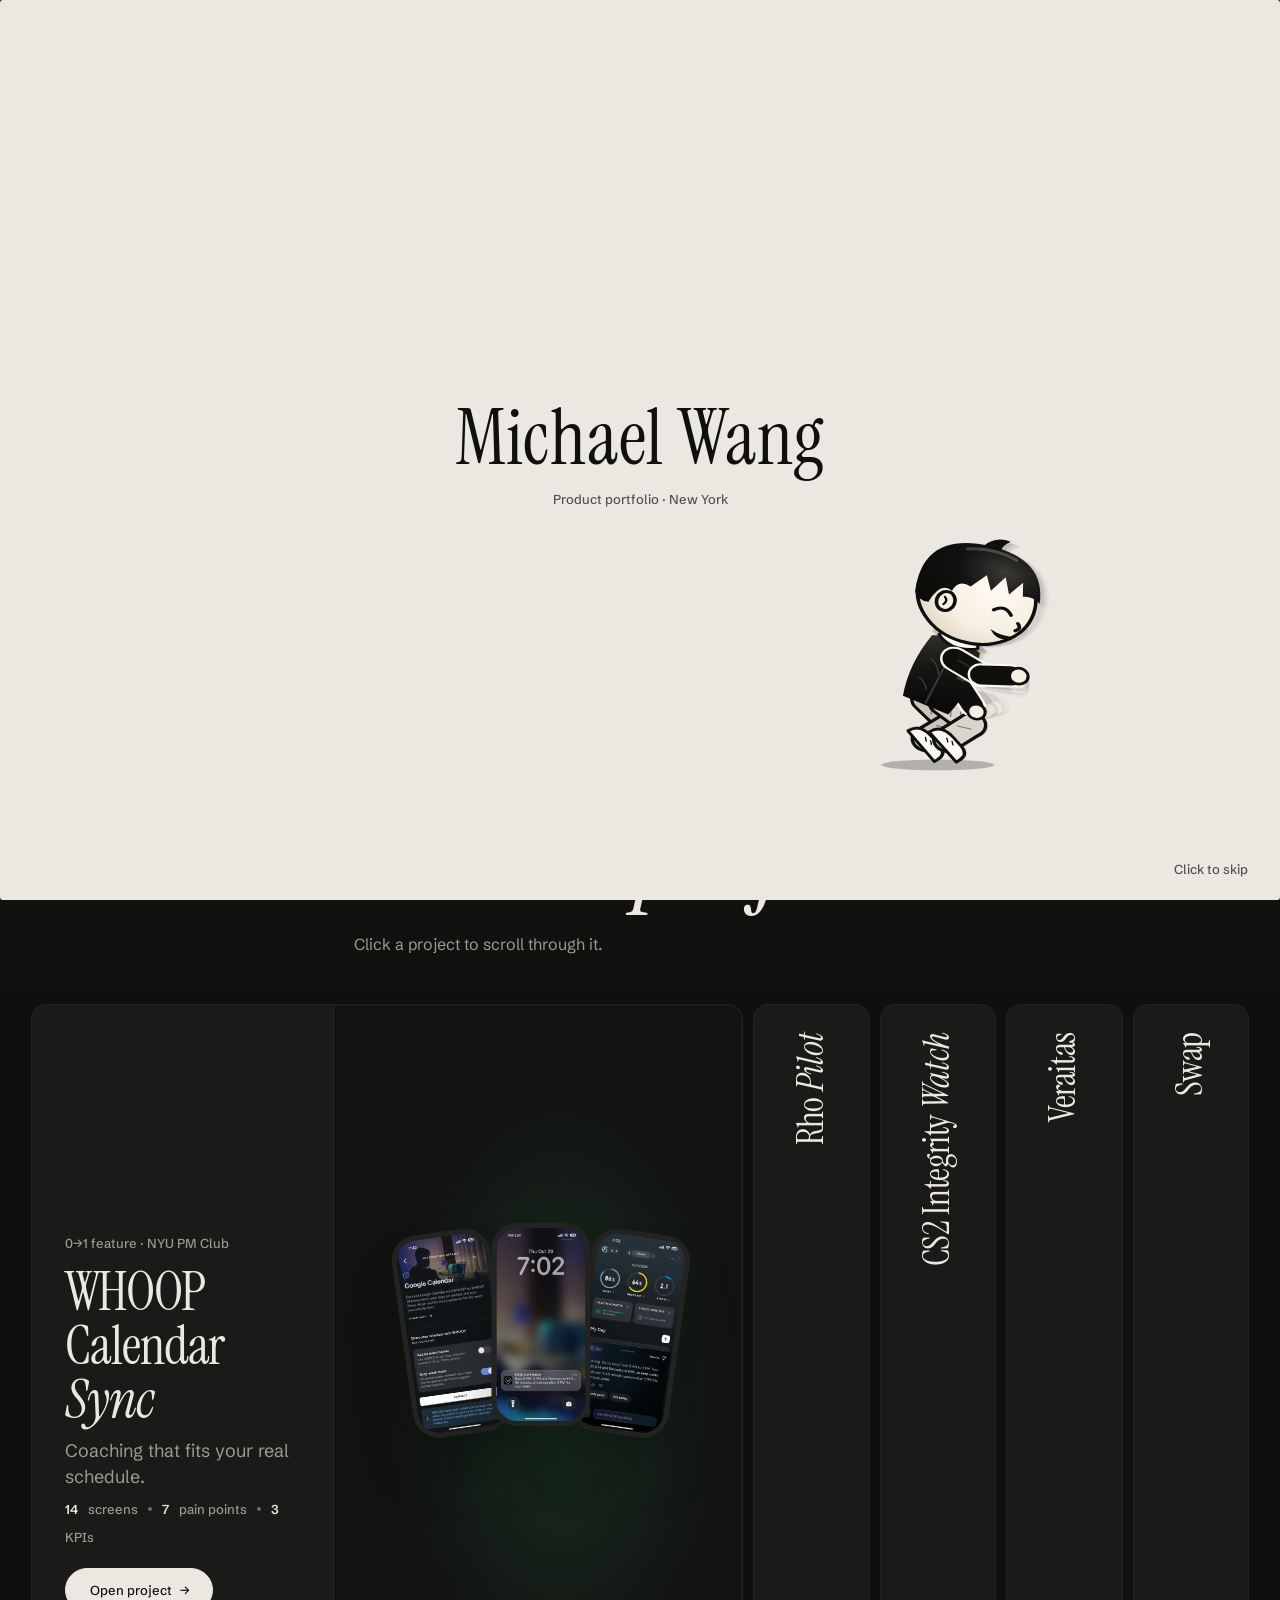
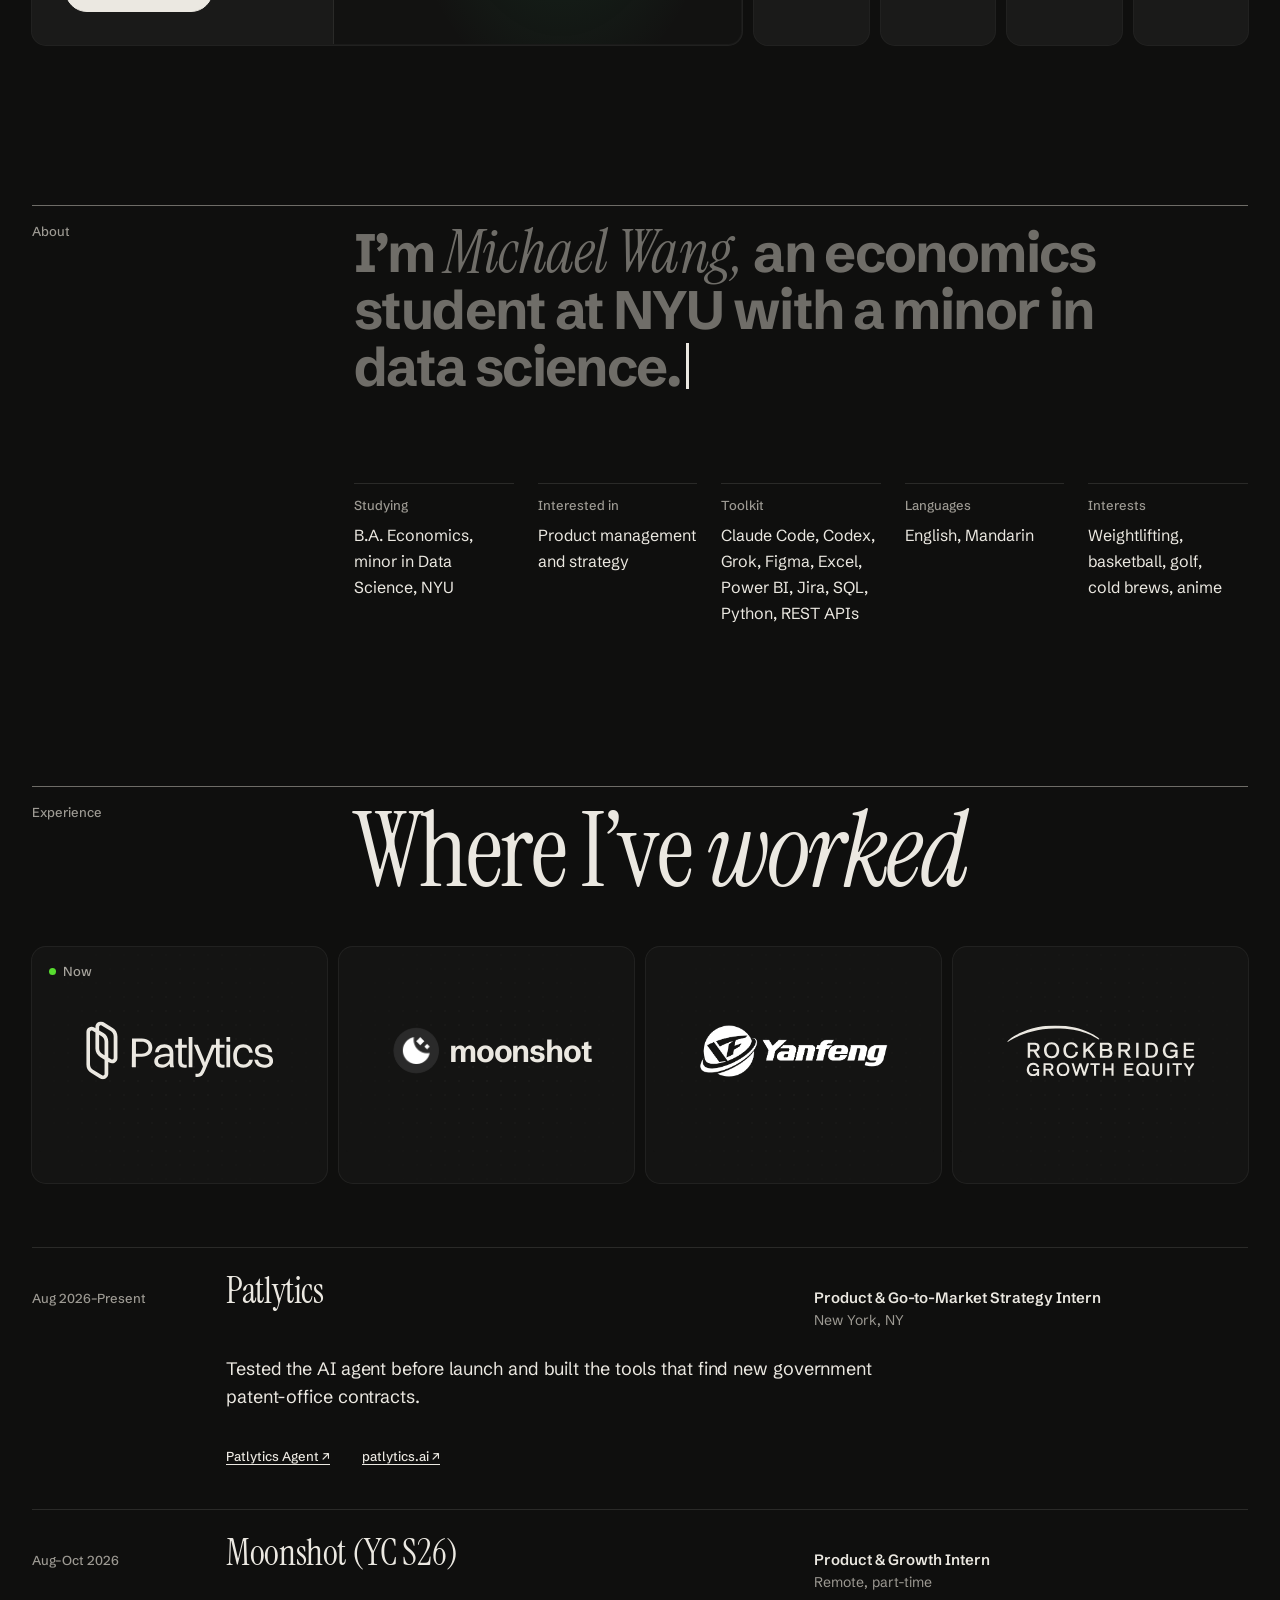
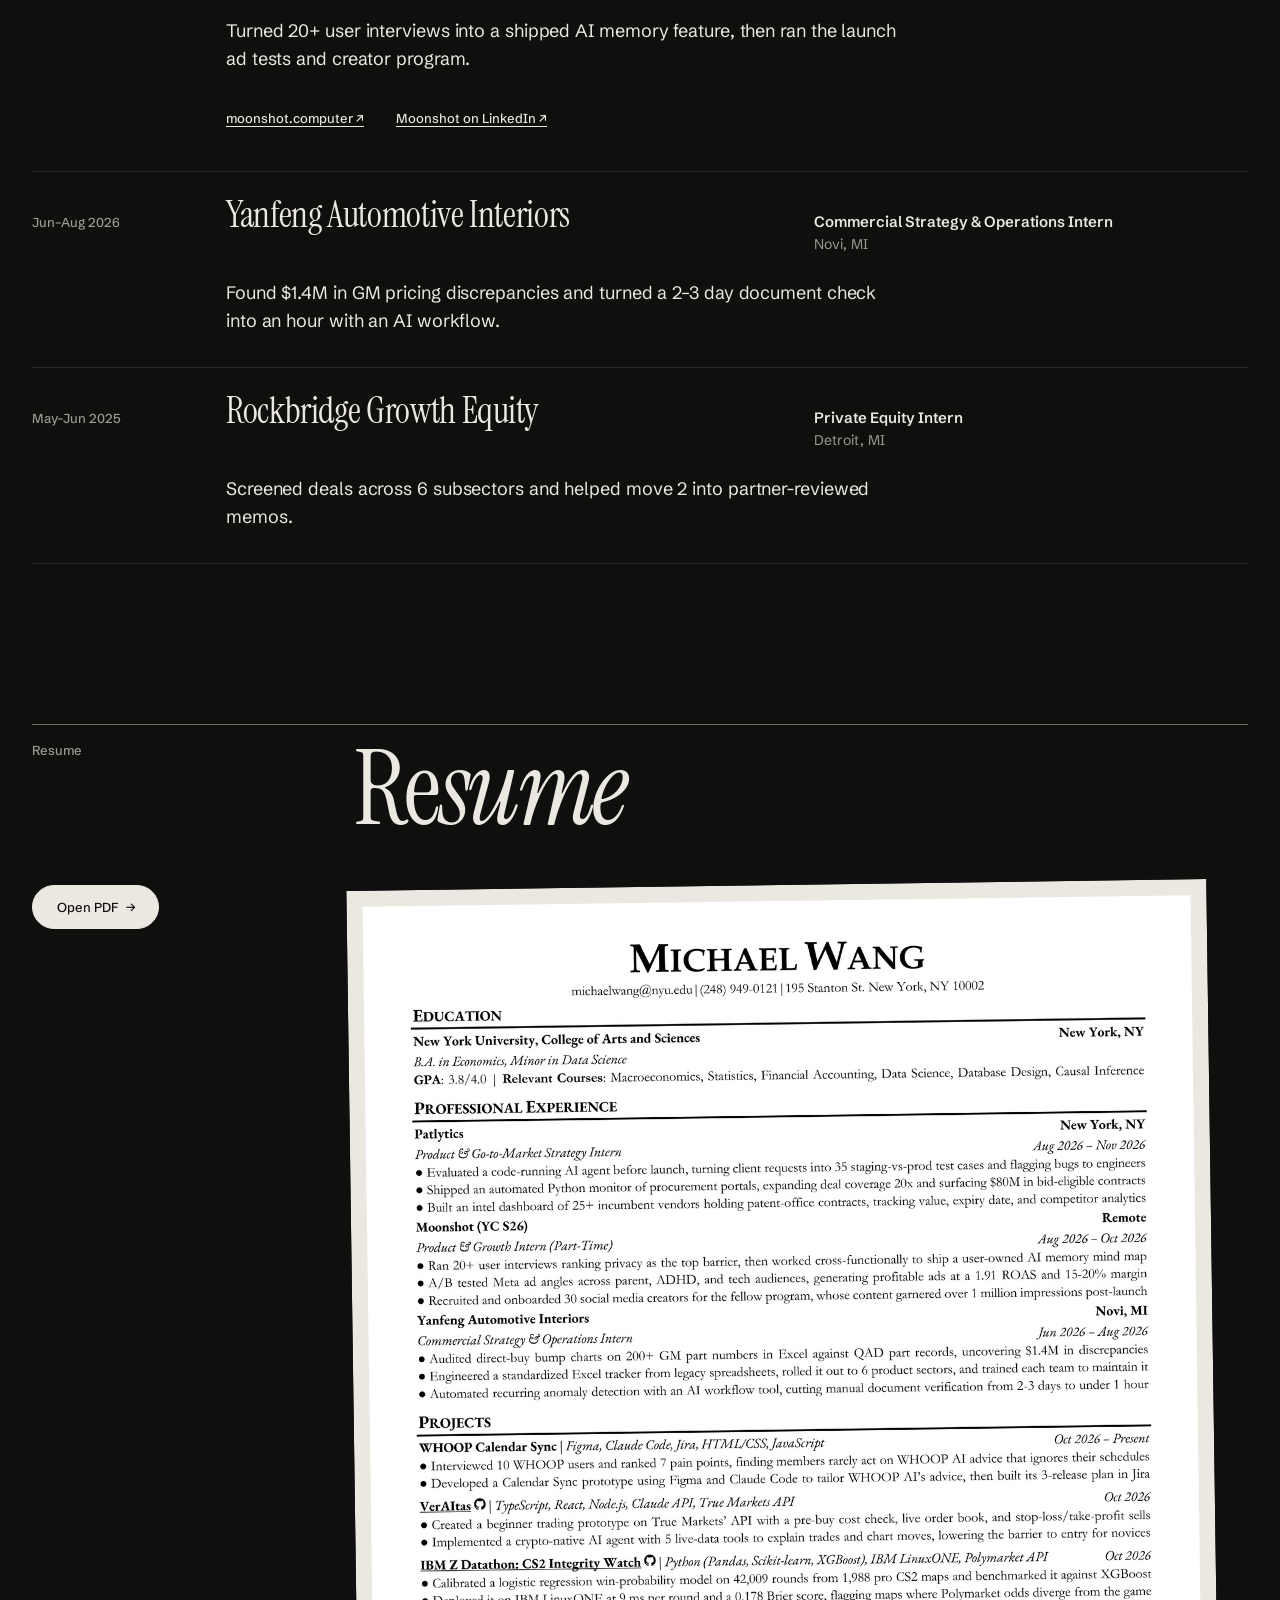
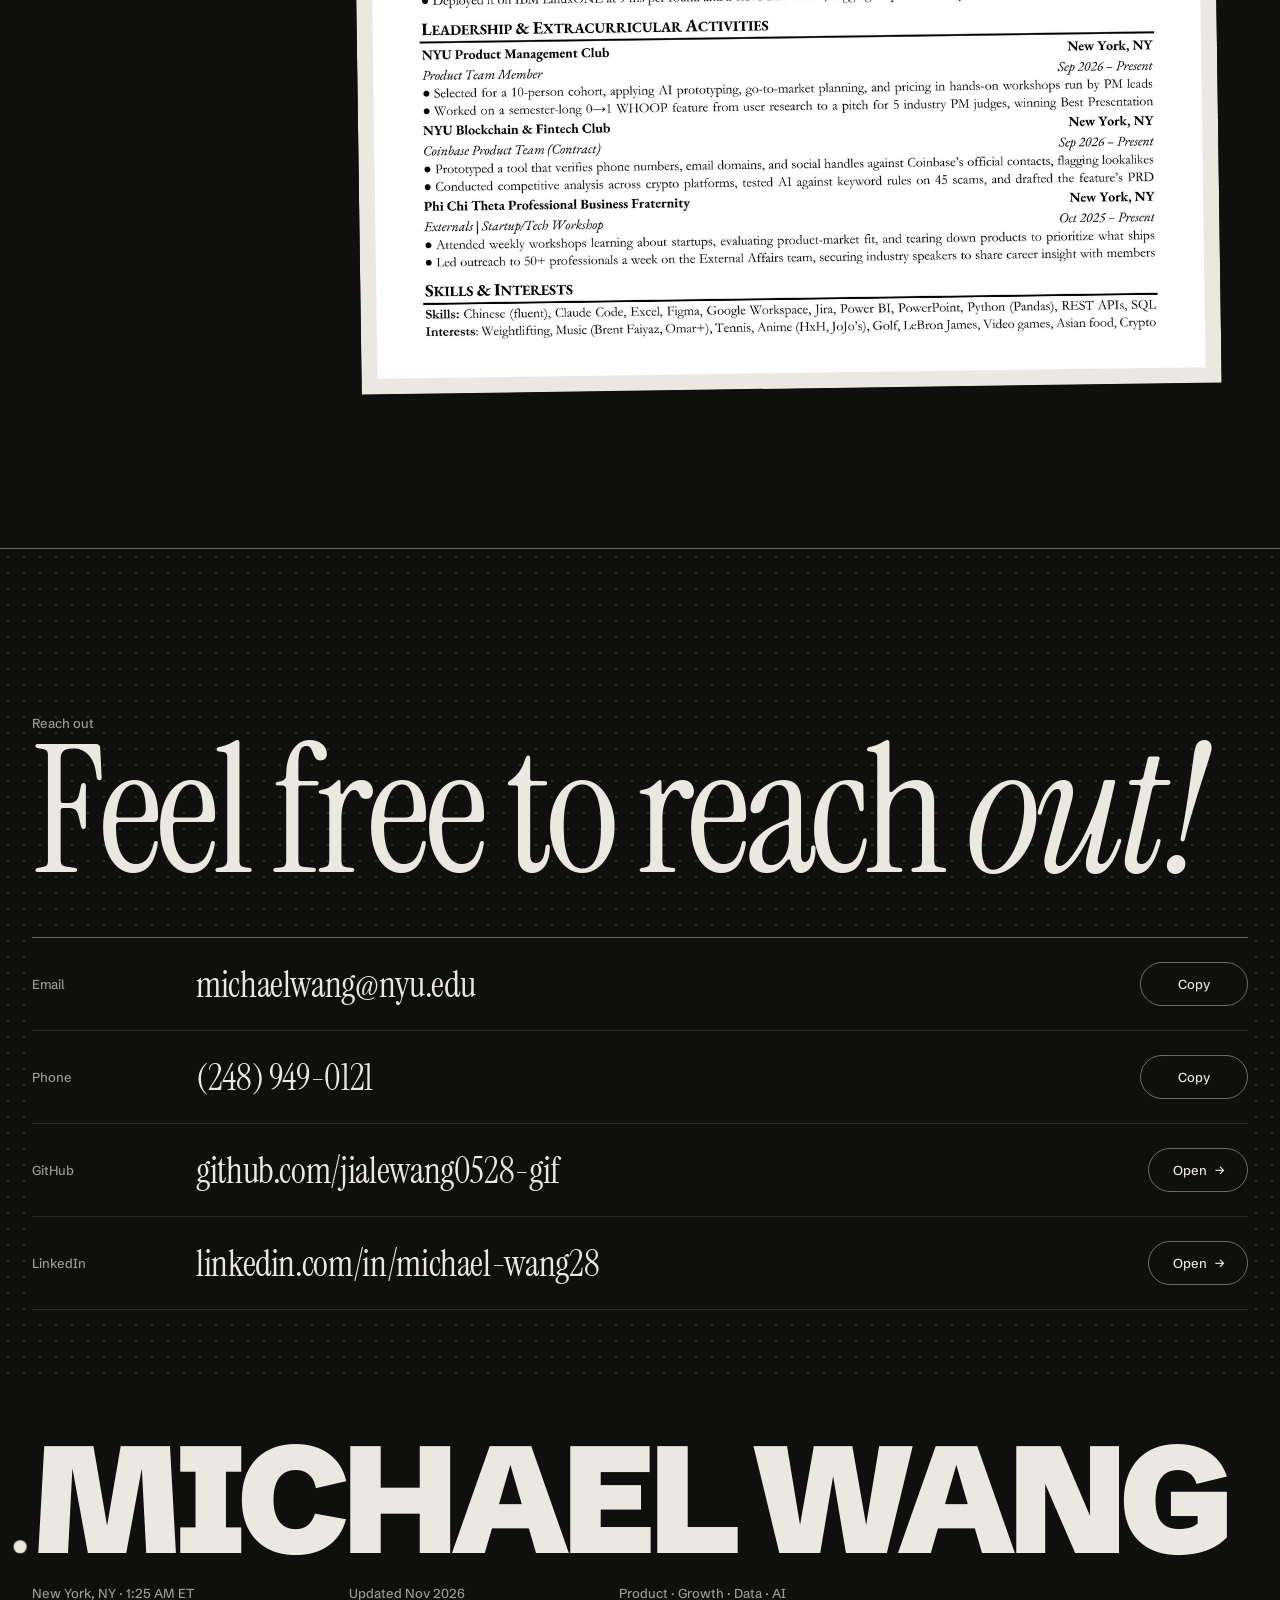
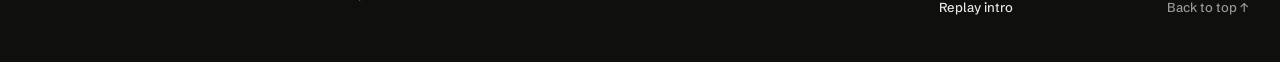
==== commit d6aee295: "Projects: add Rho Pilot (NYU PMC x Rho case comp) Co-Authored-By: Claude Opus 5.5 <noreply@anthropic" ====
--- a/index.html
+++ b/index.html
@@ -960,6 +960,37 @@
 .sw-ptag { animation: swPosterTag 6s var(--ease-out) infinite; }
 @keyframes swPosterTag { 0%, 38% { opacity: 0; transform: translateY(4px); } 50%, 100% { opacity: 1; transform: none; } }
 .sw-px { font: 800 9px var(--sans); fill: #0f0f0e; letter-spacing: .02em; }
+
+/* Rho Pilot card: Rho's mint, measured from the prototype */
+.pc-rho { --glow-c: rgba(106, 243, 217, .13); }
+.pc-rho .ui { width: 220px; }
+.pc-rho .ui.wide { width: 286px; }
+.pc-rho .ui-big { color: #6af3d9; }
+.pc-rho .ui-row b { font-size: 12px; }
+.rho-new { padding: 2px 7px; border-radius: 6px; background: rgba(106, 243, 217, .14); color: #6af3d9 !important; font-size: 10.5px; }
+.rho-line { height: 60px; margin: 6px 0 10px; }
+.rho-bar { height: 8px; border-radius: 4px; background: repeating-linear-gradient(135deg, #2a2a28 0 4px, #1c1c1b 4px 8px); overflow: hidden; margin-bottom: 10px; }
+.rho-bar i { display: block; width: var(--w); height: 100%; background: #6af3d9; }
+.rho-up { color: #6af3d9 !important; }
+.rho-dot { background: #6af3d9; }
+.pc-rho .ui1 { transform: translate(-150%, -6%) rotate(-5deg); }
+.pc-rho .ui2 { transform: translate(-50%, -84%); z-index: 2; }
+.pc-rho .ui3 { transform: translate(50%, -14%) rotate(5deg); z-index: 3; }
+@media (hover: hover) and (pointer: fine) { .pcard:hover .pc-rho .ui1 { transform: translate(-156%, -8%) rotate(-7deg); } }
+@media (hover: hover) and (pointer: fine) { .pcard:hover .pc-rho .ui2 { transform: translate(-50%, -88%) scale(1.03); } }
+@media (hover: hover) and (pointer: fine) { .pcard:hover .pc-rho .ui3 { transform: translate(56%, -12%) rotate(7deg); } }
+@media (max-width: 640px) {
+  .pc-rho .ui1 { display: none; }
+  .pc-rho .ui2 { transform: translate(-50%, -96%) rotate(-2deg); z-index: 1; }
+  @media (hover: hover) and (pointer: fine) { .pcard:hover .pc-rho .ui2 { transform: translate(-50%, -96%) rotate(-2deg); z-index: 1; } }
+  .pc-rho .ui3 { transform: translate(-32%, 6%) rotate(3deg); z-index: 2; }
+  @media (hover: hover) and (pointer: fine) { .pcard:hover .pc-rho .ui3 { transform: translate(-32%, 6%) rotate(3deg); z-index: 2; } }
+}
+.rho-lbl { font: 600 9px/1 var(--sans); letter-spacing: .14em; fill: #6e6c67; }
+.rho-date { font: 600 13px/1 var(--sans); letter-spacing: .08em; fill: #6af3d9; }
+.rho-move { stroke-dasharray: 100 100; animation: rhoMove 5s var(--ease-out) infinite; }
+@keyframes rhoMove { 0% { stroke-dashoffset: 100; } 40%, 100% { stroke-dashoffset: 0; } }
+@media (prefers-reduced-motion: reduce) { .rho-move { animation: none; } }
 </style>
 <link rel="stylesheet" href="build.css">
 <link rel="stylesheet" href="addon-cursor.css">
@@ -1171,6 +1202,73 @@
         </div>
       </a>
 
+      <a class="pcard feat flip" href="#project/rho" aria-label="Open Rho Pilot"><span class="pc-spine" aria-hidden="true"><span>Rho <em>Pilot</em></span></span>
+        <div class="pc-info">
+          <span class="pc-cat caps-s">AI feature &#xb7; NYU PMC &#xd7; Rho</span>
+          <h3 class="pc-title">Rho <em>Pilot</em></h3>
+          <p class="pc-desc">One date that tells a founder when to start raising.</p>
+          <span class="pc-stats caps-s"><b>3</b> founder interviews <i></i> <b>4</b> pain points <i></i> Live prototype</span>
+          <span class="btn btn-primary pc-go">Open project <span class="arr" aria-hidden="true">&#x2192;</span></span>
+        </div>
+        <div class="pc-art pc-ui pc-rho" aria-hidden="true">
+          <div class="ui-stage">
+            <div class="ui ui1">
+              <div class="ui-k">Raise-by <span class="rho-new">New</span></div>
+              <div class="ui-big">Apr 11</div>
+              <div class="ui-row"><span>Plan said</span><b>Jul 12</b></div>
+              <div class="ui-row"><span>Range</span><b>Mar 1 &#x2013; Apr 28</b></div>
+              <div class="ui-row"><span>Cash after renewal</span><b>$2.04M</b></div>
+            </div>
+            <div class="ui ui2 wide">
+              <div class="ui-k">Why your date moved <span>3.0 months earlier</span></div>
+              <svg class="ui-chart rho-line" viewBox="0 0 260 60" preserveAspectRatio="none"><line x1="4" y1="30" x2="256" y2="30" stroke="#2a2a28" stroke-width="2"/><rect x="104" y="23" width="56" height="14" rx="2" fill="#6af3d9" opacity=".22"/><line class="ui-draw" pathLength="100" x1="214" y1="30" x2="142" y2="30" stroke="#ebe8e1" stroke-width="2" vector-effect="non-scaling-stroke"/><circle cx="214" cy="30" r="6" fill="#141413" stroke="#a8a59e" stroke-width="2"/><circle cx="142" cy="30" r="6" fill="#6af3d9"/></svg>
+              <div class="rho-bar"><i style="--w:13%"></i></div>
+              <div class="ui-leg"><span><i style="background:#6af3d9"></i>0.4 signed</span><span><i style="background:#4a4a46"></i>2.6 not certain yet</span></div>
+            </div>
+            <div class="ui ui3">
+              <div class="ui-k">HubSpot renewal <span>$60K</span></div>
+              <div class="ui-row"><span>Approve as is</span><b>Apr 11</b></div>
+              <div class="ui-row"><span>Ask for monthly</span><b>Apr 12</b></div>
+              <div class="ui-row"><span>Cancel</span><b class="rho-up">Apr 20</b></div>
+              <div class="ui-foot"><i class="ui-live rho-dot"></i>9 days left to change it</div>
+            </div>
+          </div>
+        </div>
+      </a>
+
+      <a class="pcard feat" href="#project/cs2" aria-label="Open CS2 Integrity Watch"><span class="pc-spine" aria-hidden="true"><span>CS2 Integrity <em>Watch</em></span></span>
+        <div class="pc-info">
+          <span class="pc-cat caps-s">Machine learning &#xb7; IBM Z Datathon</span>
+          <h3 class="pc-title">CS2 Integrity <em>Watch</em></h3>
+          <p class="pc-desc">Flags possible match-fixing, round by round.</p>
+          <span class="pc-stats caps-s"><b>42,009</b> rounds <i></i> Brier <b>0.178</b> <i></i> XGBoost benchmark</span>
+          <span class="btn btn-primary pc-go">Open project <span class="arr" aria-hidden="true">&#x2192;</span></span>
+        </div>
+        <div class="pc-art pc-ui pc-cs" aria-hidden="true">
+          <div class="ui-stage">
+            <div class="ui ui1">
+              <div class="ui-k">Game model</div>
+              <div class="ui-big">0.178 <span>Brier</span></div>
+              <div class="ui-row"><span>Model</span><b>Logistic reg.</b></div>
+              <div class="ui-row"><span>Calibration</span><b>Isotonic</b></div>
+              <div class="ui-row"><span>Benchmark</span><b>XGBoost</b></div>
+              <div class="ui-row"><span>Per score</span><b>~9 ms</b></div>
+            </div>
+            <div class="ui ui2 wide">
+              <div class="ui-k">Win probability <span>Wildcard vs NOMERCY</span></div>
+              <svg class="ui-chart tall" viewBox="0 0 260 110" preserveAspectRatio="none"><path d="M0.0 12 L20.0 11 L40.0 13 L60.0 10 L80.0 12 L100.0 11 L120.0 10 L140.0 12 L160.0 11 L180.0 10 L200.0 11 L220.0 12 L240.0 10 L260.0 11 L260.0 74 L240.0 80 L220.0 76 L200.0 84 L180.0 78 L160.0 86 L140.0 80 L120.0 90 L100.0 84 L80.0 92 L60.0 88 L40.0 99 L20.0 90 L0.0 96 Z" fill="#ff5a4e" opacity=".12"/><line x1="0" y1="55" x2="260" y2="55" stroke="#2a2a28" stroke-dasharray="3 4"/><path class="ui-draw" pathLength="100" d="M0.0 12 20.0 11 40.0 13 60.0 10 80.0 12 100.0 11 120.0 10 140.0 12 160.0 11 180.0 10 200.0 11 220.0 12 240.0 10 260.0 11" fill="none" stroke="#4f86ff" stroke-width="2" vector-effect="non-scaling-stroke"/><path class="ui-draw d2" pathLength="100" d="M0.0 96 20.0 90 40.0 99 60.0 88 80.0 92 100.0 84 120.0 90 140.0 80 160.0 86 180.0 78 200.0 84 220.0 76 240.0 80 260.0 74" fill="none" stroke="#f5a623" stroke-width="2" vector-effect="non-scaling-stroke"/></svg>
+              <div class="ui-leg"><span><i style="background:#4f86ff"></i>Market</span><span><i style="background:#f5a623"></i>Model</span><span class="ui-gap">Gap 47.2 pts &#xb7; 12 rounds</span></div>
+            </div>
+            <div class="ui ui3">
+              <div class="ui-k">Alert <span class="ui-high">High</span></div>
+              <div class="ui-row"><span>Market moved first</span><b>Yes</b></div>
+              <div class="ui-row"><span>Gap held</span><b>12 rounds</b></div>
+              <div class="ui-row"><span>Runs on</span><b>IBM LinuxONE</b></div>
+            </div>
+          </div>
+        </div>
+      </a>
+
       <a class="pcard feat flip" href="#project/veraitas" aria-label="Open Veraitas"><span class="pc-spine" aria-hidden="true"><span>Veraitas</span></span>
         <div class="pc-info">
           <span class="pc-cat caps-s">Fintech &#xb7; Tech@NYU Buildathon</span>
@@ -1205,40 +1303,7 @@
         </div>
       </a>
 
-      <a class="pcard feat" href="#project/cs2" aria-label="Open CS2 Integrity Watch"><span class="pc-spine" aria-hidden="true"><span>CS2 Integrity <em>Watch</em></span></span>
-        <div class="pc-info">
-          <span class="pc-cat caps-s">Machine learning &#xb7; IBM Z Datathon</span>
-          <h3 class="pc-title">CS2 Integrity <em>Watch</em></h3>
-          <p class="pc-desc">Flags possible match-fixing, round by round.</p>
-          <span class="pc-stats caps-s"><b>42,009</b> rounds <i></i> Brier <b>0.178</b> <i></i> XGBoost benchmark</span>
-          <span class="btn btn-primary pc-go">Open project <span class="arr" aria-hidden="true">&#x2192;</span></span>
-        </div>
-        <div class="pc-art pc-ui pc-cs" aria-hidden="true">
-          <div class="ui-stage">
-            <div class="ui ui1">
-              <div class="ui-k">Game model</div>
-              <div class="ui-big">0.178 <span>Brier</span></div>
-              <div class="ui-row"><span>Model</span><b>Logistic reg.</b></div>
-              <div class="ui-row"><span>Calibration</span><b>Isotonic</b></div>
-              <div class="ui-row"><span>Benchmark</span><b>XGBoost</b></div>
-              <div class="ui-row"><span>Per score</span><b>~9 ms</b></div>
-            </div>
-            <div class="ui ui2 wide">
-              <div class="ui-k">Win probability <span>Wildcard vs NOMERCY</span></div>
-              <svg class="ui-chart tall" viewBox="0 0 260 110" preserveAspectRatio="none"><path d="M0.0 12 L20.0 11 L40.0 13 L60.0 10 L80.0 12 L100.0 11 L120.0 10 L140.0 12 L160.0 11 L180.0 10 L200.0 11 L220.0 12 L240.0 10 L260.0 11 L260.0 74 L240.0 80 L220.0 76 L200.0 84 L180.0 78 L160.0 86 L140.0 80 L120.0 90 L100.0 84 L80.0 92 L60.0 88 L40.0 99 L20.0 90 L0.0 96 Z" fill="#ff5a4e" opacity=".12"/><line x1="0" y1="55" x2="260" y2="55" stroke="#2a2a28" stroke-dasharray="3 4"/><path class="ui-draw" pathLength="100" d="M0.0 12 20.0 11 40.0 13 60.0 10 80.0 12 100.0 11 120.0 10 140.0 12 160.0 11 180.0 10 200.0 11 220.0 12 240.0 10 260.0 11" fill="none" stroke="#4f86ff" stroke-width="2" vector-effect="non-scaling-stroke"/><path class="ui-draw d2" pathLength="100" d="M0.0 96 20.0 90 40.0 99 60.0 88 80.0 92 100.0 84 120.0 90 140.0 80 160.0 86 180.0 78 200.0 84 220.0 76 240.0 80 260.0 74" fill="none" stroke="#f5a623" stroke-width="2" vector-effect="non-scaling-stroke"/></svg>
-              <div class="ui-leg"><span><i style="background:#4f86ff"></i>Market</span><span><i style="background:#f5a623"></i>Model</span><span class="ui-gap">Gap 47.2 pts &#xb7; 12 rounds</span></div>
-            </div>
-            <div class="ui ui3">
-              <div class="ui-k">Alert <span class="ui-high">High</span></div>
-              <div class="ui-row"><span>Market moved first</span><b>Yes</b></div>
-              <div class="ui-row"><span>Gap held</span><b>12 rounds</b></div>
-              <div class="ui-row"><span>Runs on</span><b>IBM LinuxONE</b></div>
-            </div>
-          </div>
-        </div>
-      </a>
-
-      <a class="pcard feat flip" href="#project/swap" aria-label="Open Swap"><span class="pc-spine" aria-hidden="true"><span>Swap</span></span>
+      <a class="pcard feat" href="#project/swap" aria-label="Open Swap"><span class="pc-spine" aria-hidden="true"><span>Swap</span></span>
         <div class="pc-info">
           <span class="pc-cat caps-s">Personal finance &#xb7; iPhone app</span>
           <h3 class="pc-title">Swap</h3>
@@ -1367,7 +1432,52 @@
           </div>
         </article>
 
-        <article class="proj" id="p-vt" data-n="02">
+        <article class="proj" id="p-rho" data-n="02">
+          <div class="float" role="img" aria-label="Rho Pilot project poster">
+            <div class="sheet">
+              <div class="media">
+                <svg viewBox="0 0 200 250" aria-hidden="true">
+                  <text x="16" y="34" class="rho-lbl">PLAN</text><text x="184" y="34" text-anchor="end" class="rho-lbl">JUL 12</text>
+                  <line x1="16" y1="58" x2="184" y2="58" stroke="#2a2a28" stroke-width="4"/>
+                  <rect x="70" y="50" width="52" height="16" rx="2" fill="#6af3d9" opacity=".2"/>
+                  <line class="rho-move" x1="168" y1="58" x2="96" y2="58" stroke="#ebe8e1" stroke-width="4" pathLength="100"/>
+                  <circle cx="168" cy="58" r="8" fill="#0f0f0e" stroke="#6e6c67" stroke-width="3"/>
+                  <circle class="rho-dotp" cx="96" cy="58" r="9" fill="#6af3d9"/>
+                  <text x="96" y="92" text-anchor="middle" class="rho-date">APR 11</text>
+                </svg>
+                <div class="poster"><small>NYU PMC &#xd7; Rho</small>Rho<br>Pilot</div>
+              </div>
+              <div class="foot"><span>02 / Rho Pilot</span><span class="sw"><i style="background:#6af3d9"></i><i style="background:#ebe8e1"></i><i style="background:#6e6c67"></i></span></div>
+            </div>
+            <span class="sticker">AI feature</span>
+          </div>
+          <div class="proj-body">
+            <h3>Rho <em>Pilot</em></h3>
+            <dl class="tldr">
+              <div><dt class="caps-s">Problem</dt><dd>First-time founders lose runway the day they sign a contract, and the money only leaves weeks later.</dd></div>
+              <div><dt class="caps-s">Proposed solution</dt><dd>One date to start raising, built from what the founder has already signed. It stays quiet until that date moves.</dd></div>
+            </dl>
+            <ol class="steps">
+              <li><span class="k caps-s">Research</span><div><b>Talked to 3 first-time founders</b><span>Plus founder threads, studies, and Mercury and Ramp side by side.</span></div></li>
+              <li><span class="k caps-s">ICP</span><div><b>First-time founder, pre-seed or seed</b><span>First year after raising, a team of about four, no finance hire.</span></div></li>
+              <li><span class="k caps-s">Synthesize</span><div><b>4 pain points</b><span>Founders find out too late, and most don&#x2019;t know where they stand.</span></div></li>
+              <li><span class="k caps-s">Insight</span><div><b>Warn when it&#x2019;s signed, not when it&#x2019;s charged</b><span>Alerts right before a charge change what people do. Budgets don&#x2019;t.</span></div></li>
+              <li><span class="k caps-s">Prototype</span><div><b>Coded prototype on Rho&#x2019;s data</b><span>The raise-by date, a renewal priced in days, and a what-if on the same math.</span></div></li>
+              <li><span class="k caps-s">Trust</span><div><b>AI reads and explains, math makes every number</b><span>Anything it guesses waits for the founder&#x2019;s yes. Rho never moves money.</span></div></li>
+              <li><span class="k caps-s">Measure</span><div><b>Alerts acted on within 7 days</b><span>Target 80%, with two guardrails: date accuracy and undone actions.</span></div></li>
+            </ol>
+            <div class="tags"><span class="tag-k caps-s">Built with</span><span class="tag">Figma Slides</span><span class="tag">HTML/CSS</span><span class="tag">JavaScript</span></div>
+            <div class="btns">
+              <a class="btn btn-primary" href="https://adonis-umber.vercel.app/" target="_blank" rel="noopener">Try the prototype <span class="arr" aria-hidden="true">&#x2192;</span></a>
+            </div>
+          </div>
+          <div class="proj-more figs pitch">
+            <figure><img src="rho-01.jpg" alt="Prototype: start raising by mid-April 2027, three months earlier than the plan said" width="1600" height="1000" loading="lazy"><figcaption class="caps-s muted">The raise-by date, with the math on screen.</figcaption></figure>
+            <figure><img src="rho-02.jpg" alt="Prototype: a $60,000 HubSpot renewal with three options, each priced in days" width="1600" height="1000" loading="lazy"><figcaption class="caps-s muted">A renewal, priced in days.</figcaption></figure>
+          </div>
+        </article>
+
+        <article class="proj" id="p-vt" data-n="04">
           <div class="vt-demo">
             <div class="vtp paused" id="vtp">
               <div class="vtp-chrome" aria-hidden="true"><i></i><i></i><i></i><span class="vtp-name">Veraitas</span><span class="vtp-len caps-s">0:47</span></div>
@@ -1411,7 +1521,7 @@
                 </svg>
                 <div class="poster"><small>Tech@NYU Buildathon</small><span class="vt-wm">Veraitas</span></div>
               </div>
-              <div class="foot"><span>02 / Veraitas</span><span class="sw"><i style="background:#2ee68a"></i><i style="background:#ebe8e1"></i><i style="background:#ff4d5e"></i></span></div>
+              <div class="foot"><span>04 / Veraitas</span><span class="sw"><i style="background:#2ee68a"></i><i style="background:#ebe8e1"></i><i style="background:#ff4d5e"></i></span></div>
             </div>
             <span class="sticker">Fintech</span>
           </div>
@@ -1482,7 +1592,7 @@
           </div>
         </article>
 
-        <article class="proj" id="p-swap" data-n="04">
+        <article class="proj" id="p-swap" data-n="05">
           <div class="float" role="img" aria-label="Swap project poster">
             <div class="sheet">
               <div class="media">
@@ -1498,7 +1608,7 @@
                 </svg>
                 <div class="poster"><small>iPhone app</small>Swap</div>
               </div>
-              <div class="foot"><span>04 / Swap</span><span class="sw"><i style="background:#e46c35"></i><i style="background:#4a5fd8"></i><i style="background:#2e9e6a"></i></span></div>
+              <div class="foot"><span>05 / Swap</span><span class="sw"><i style="background:#e46c35"></i><i style="background:#4a5fd8"></i><i style="background:#2e9e6a"></i></span></div>
             </div>
             <span class="sticker">Personal finance</span>
           </div>
@@ -1630,7 +1740,7 @@
 
 <div class="pv" id="pv" role="dialog" aria-modal="true" aria-labelledby="pvName" aria-hidden="true">
   <div class="pv-bar">
-    <span class="pv-idx caps-s" id="pvIdx">01 / 04</span>
+    <span class="pv-idx caps-s" id="pvIdx">01 / 05</span>
     <span class="pv-name" id="pvName">Project</span>
     <div class="pv-ctl">
       <button class="pv-btn" type="button" id="pvPrev" aria-label="Previous project">&#x2190;</button>
@@ -2242,6 +2352,8 @@
   var PROJ = {
     swap: { el: "p-swap", bg: "sw-bg.jpg", name: "Swap", title: "Swap", cat: "Personal finance \u00b7 iPhone app", desc: "A daily spending number for college kids who live in the city.", stats: "<b>13</b> months of data <i></i> <b>27</b> tests",
       cards: [{ poster: 1 }, { src: "sw-p1.jpg", tall: 1, alt: "This week: what is left today and where the money goes, sample student" }, { src: "sw-p2.jpg", tall: 1, alt: "Food and getting around this week against the usual week, sample student" }, { src: "sw-p3.jpg", tall: 1, alt: "A swap card: subway to Thursday dinner, about $15 a week" }] },
+    rho: { el: "p-rho", name: "Rho Pilot", title: "Rho <em>Pilot</em>", cat: "AI feature \u00b7 NYU PMC \u00d7 Rho", desc: "One date that tells a founder when to start raising.", stats: "<b>3</b> founder interviews <i></i> <b>4</b> pain points <i></i> Live prototype",
+      cards: [{ poster: 1 }, { src: "rho-01.jpg", alt: "The raise-by date: start raising by mid-April 2027" }, { src: "rho-02.jpg", alt: "A $60,000 HubSpot renewal, every option priced in days" }, { src: "rho-03.jpg", alt: "Trust: what it knows, what it won't guess, and who is in control" }, { src: "rho-04.jpg", alt: "A possible duplicate charge: Rho asks instead of acting" }] },
     whoop: { el: "p-whoop", name: "WHOOP Calendar Sync", title: "WHOOP Calendar <em>Sync</em>", cat: "0\u21921 feature \u00b7 NYU PM Club", desc: "Coaching that fits your real schedule.", stats: "<b>14</b> screens <i></i> <b>7</b> pain points <i></i> <b>3</b> KPIs",
       cards: [{ poster: 1 }, { src: "pitch-01.jpg", alt: "Pitch deck title slide: Calendar Sync for WHOOP" }, { src: "pitch-07.jpg", alt: "Pitch insight: members check WHOOP every day, but its advice does not fit their schedule" }, { src: "wh-p2.jpg", tall: 1, alt: "Google Calendar integration screen" }, { src: "wh-p5.jpg", tall: 1, alt: "Lock-screen check-in: early start today" }, { src: "wh-p6.jpg", tall: 1, alt: "WHOOP AI morning check-in that fits the schedule" }, { src: "pitch-12.jpg", alt: "Pitch MVP slide with the value-effort matrix" }, { src: "pitch-15.jpg", alt: "Pitch KPI slide" }] },
     veraitas: { el: "p-vt", name: "Veraitas", title: "Veraitas", cat: "Fintech \u00b7 Tech@NYU Buildathon", desc: "Crypto trading, explained for beginners.", stats: "Claude agent <i></i> Live order book <i></i> True Markets API",
@@ -2249,7 +2361,7 @@
     cs2: { el: "p-ibm", name: "CS2 Integrity Watch", title: "CS2 Integrity <em>Watch</em>", cat: "Machine learning \u00b7 IBM Z Datathon", desc: "Flags possible match-fixing, round by round.", stats: "<b>42,009</b> rounds <i></i> Brier <b>0.178</b> <i></i> <b>9</b> ms per score",
       cards: [{ poster: 1 }, { src: "reel-cs-1.jpg", alt: "CS2 deck: the NOMERCY match-fixing case" }, { src: "reel-cs-2.jpg", alt: "CS2 deck: system architecture" }, { src: "reel-cs-3.jpg", alt: "CS2 deck: alert on the NOMERCY match" }, { src: "cs2-alert-high.jpg", alt: "Model vs market gap held for 12 rounds" }] }
   };
-  var ORDER = ["whoop", "veraitas", "cs2", "swap"];
+  var ORDER = ["whoop", "rho", "cs2", "veraitas", "swap"];
   var pv = document.getElementById("pv"), pvScroll = document.getElementById("pvScroll"), pvCase = document.getElementById("pvCase"), pvStore = document.getElementById("pvStore");
   var reel = document.getElementById("reel"), stage = document.getElementById("reelStage");
   var pvKey = null, pvReturn = null, rvRun = false, cards = [], N = 0, fCur = 0, fTarget = 0, lastSlide = -1, bgFlip = false;
--- a/build.css
+++ b/build.css
@@ -15,6 +15,7 @@
    ground (cards, project view, intro, cursor) keeps the page defaults.
    ===================================================================== */
 html[data-flood="whoop"] body { --flood: #ffde00; --flood-ink: #0b0c0e; --flood-m: 72%; }
+html[data-flood="rho"] body { --flood: #6af3d9; --flood-ink: #0b0c0e; --flood-m: 74%; }
 html[data-flood="veraitas"] body { --flood: #3dd186; --flood-ink: #0a0a0a; --flood-m: 76%; }
 html[data-flood="cs2"] body { --flood: #2c5471; --flood-ink: #f4f5f6; --flood-m: 86%; }
 html[data-flood="swap"] body { --flood: #e46d35; --flood-ink: #131629; --flood-m: 94%; }
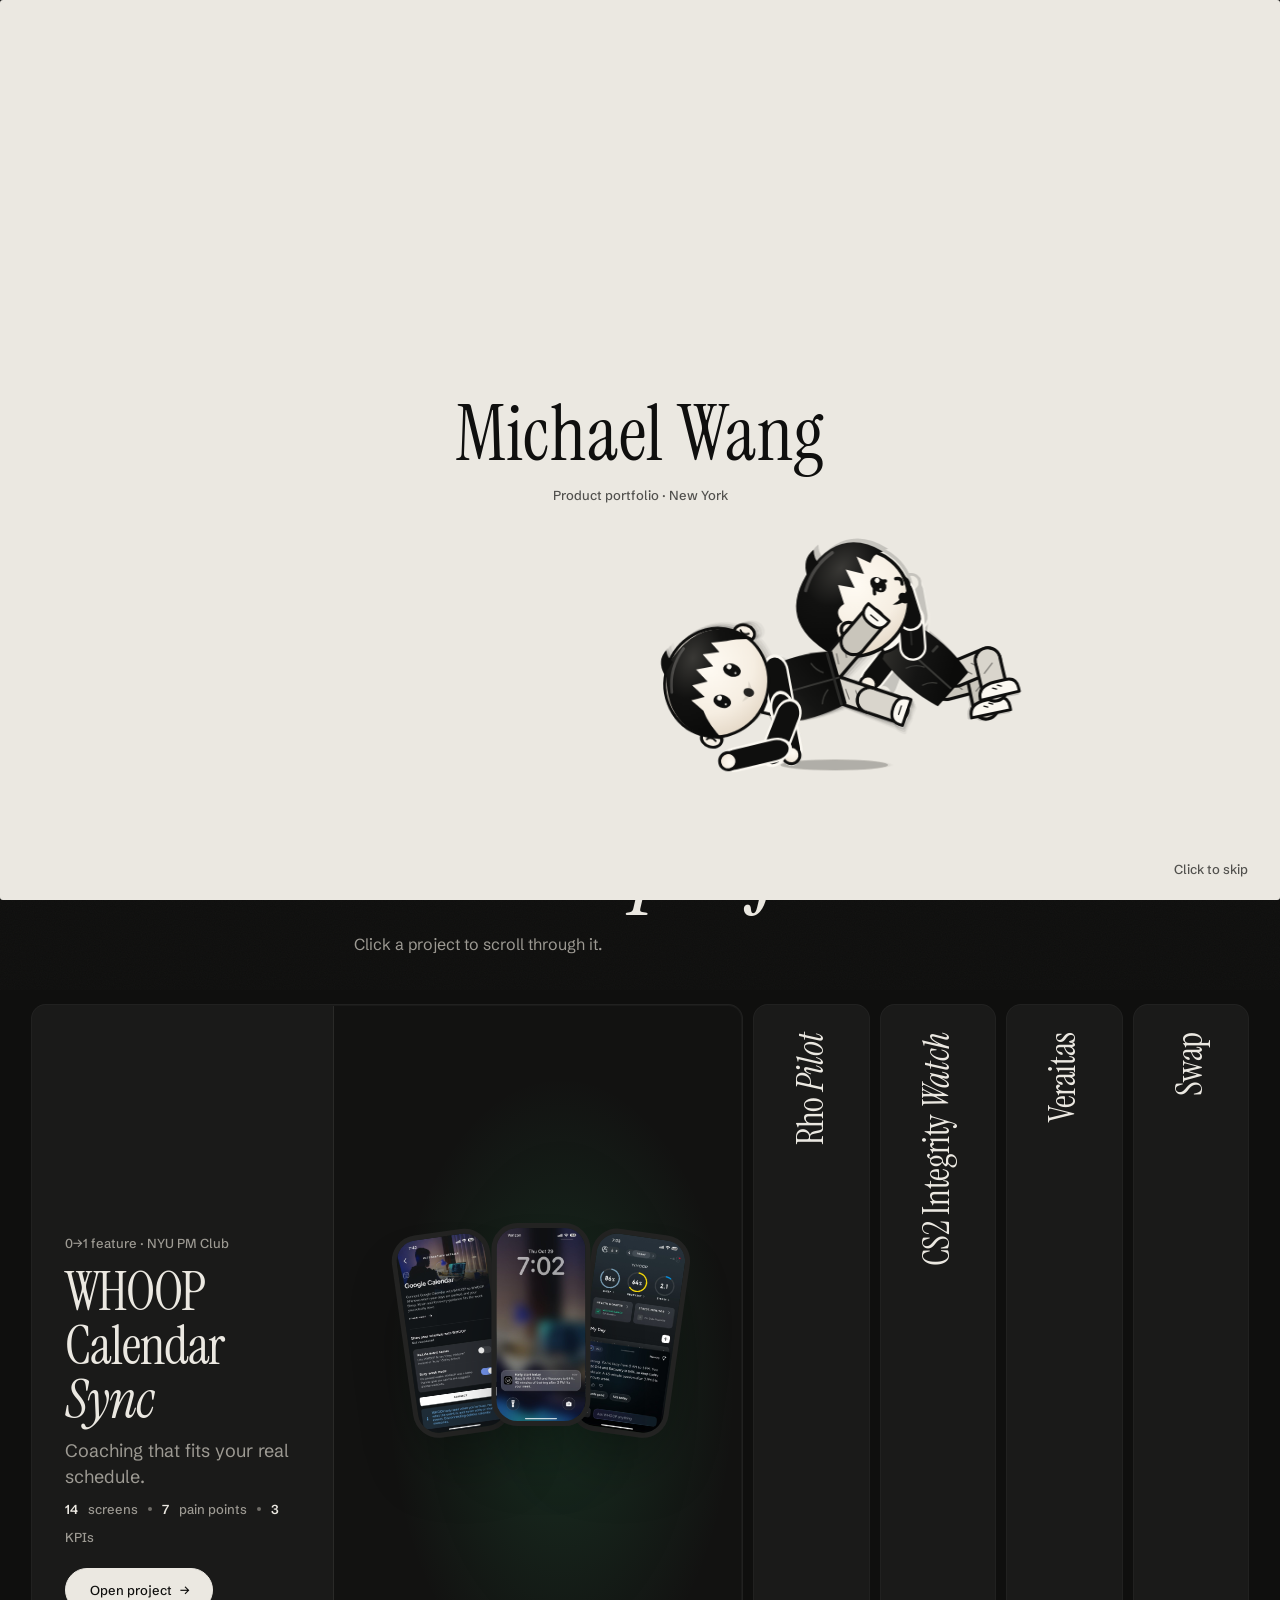
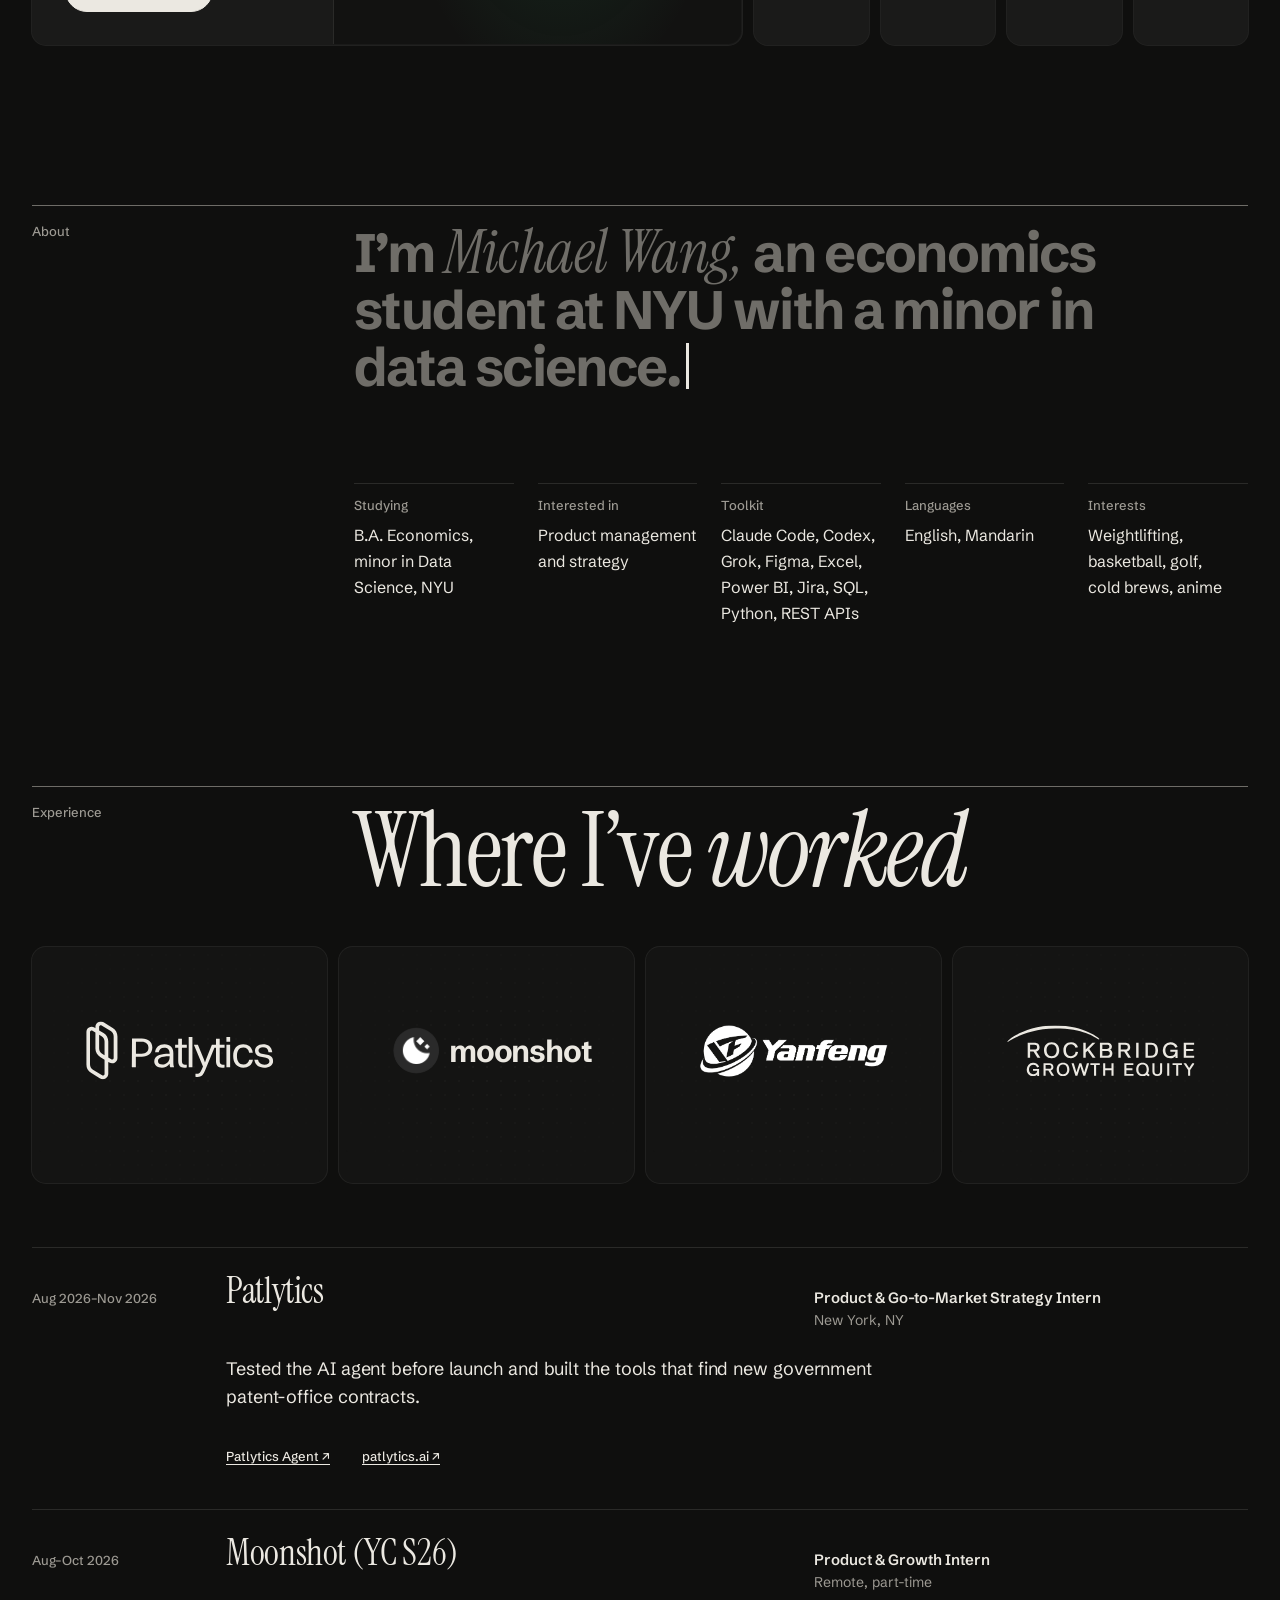
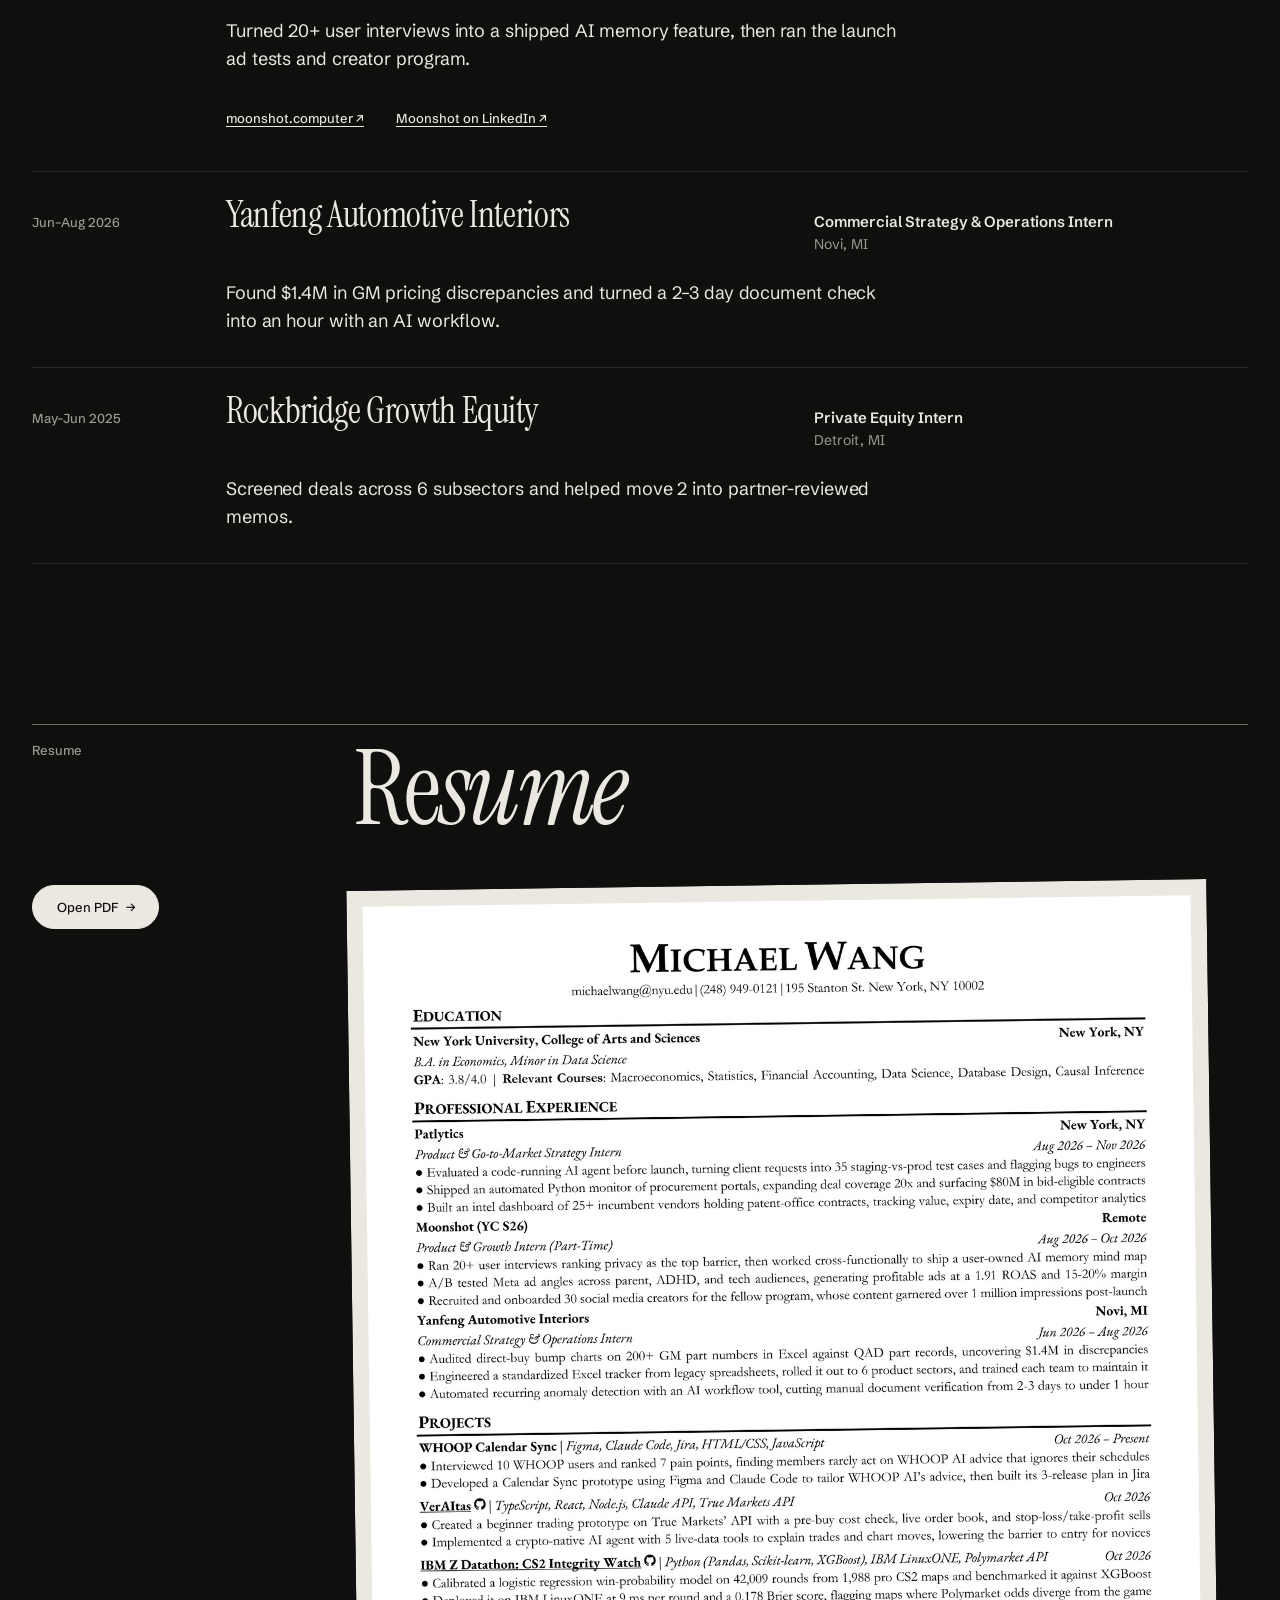
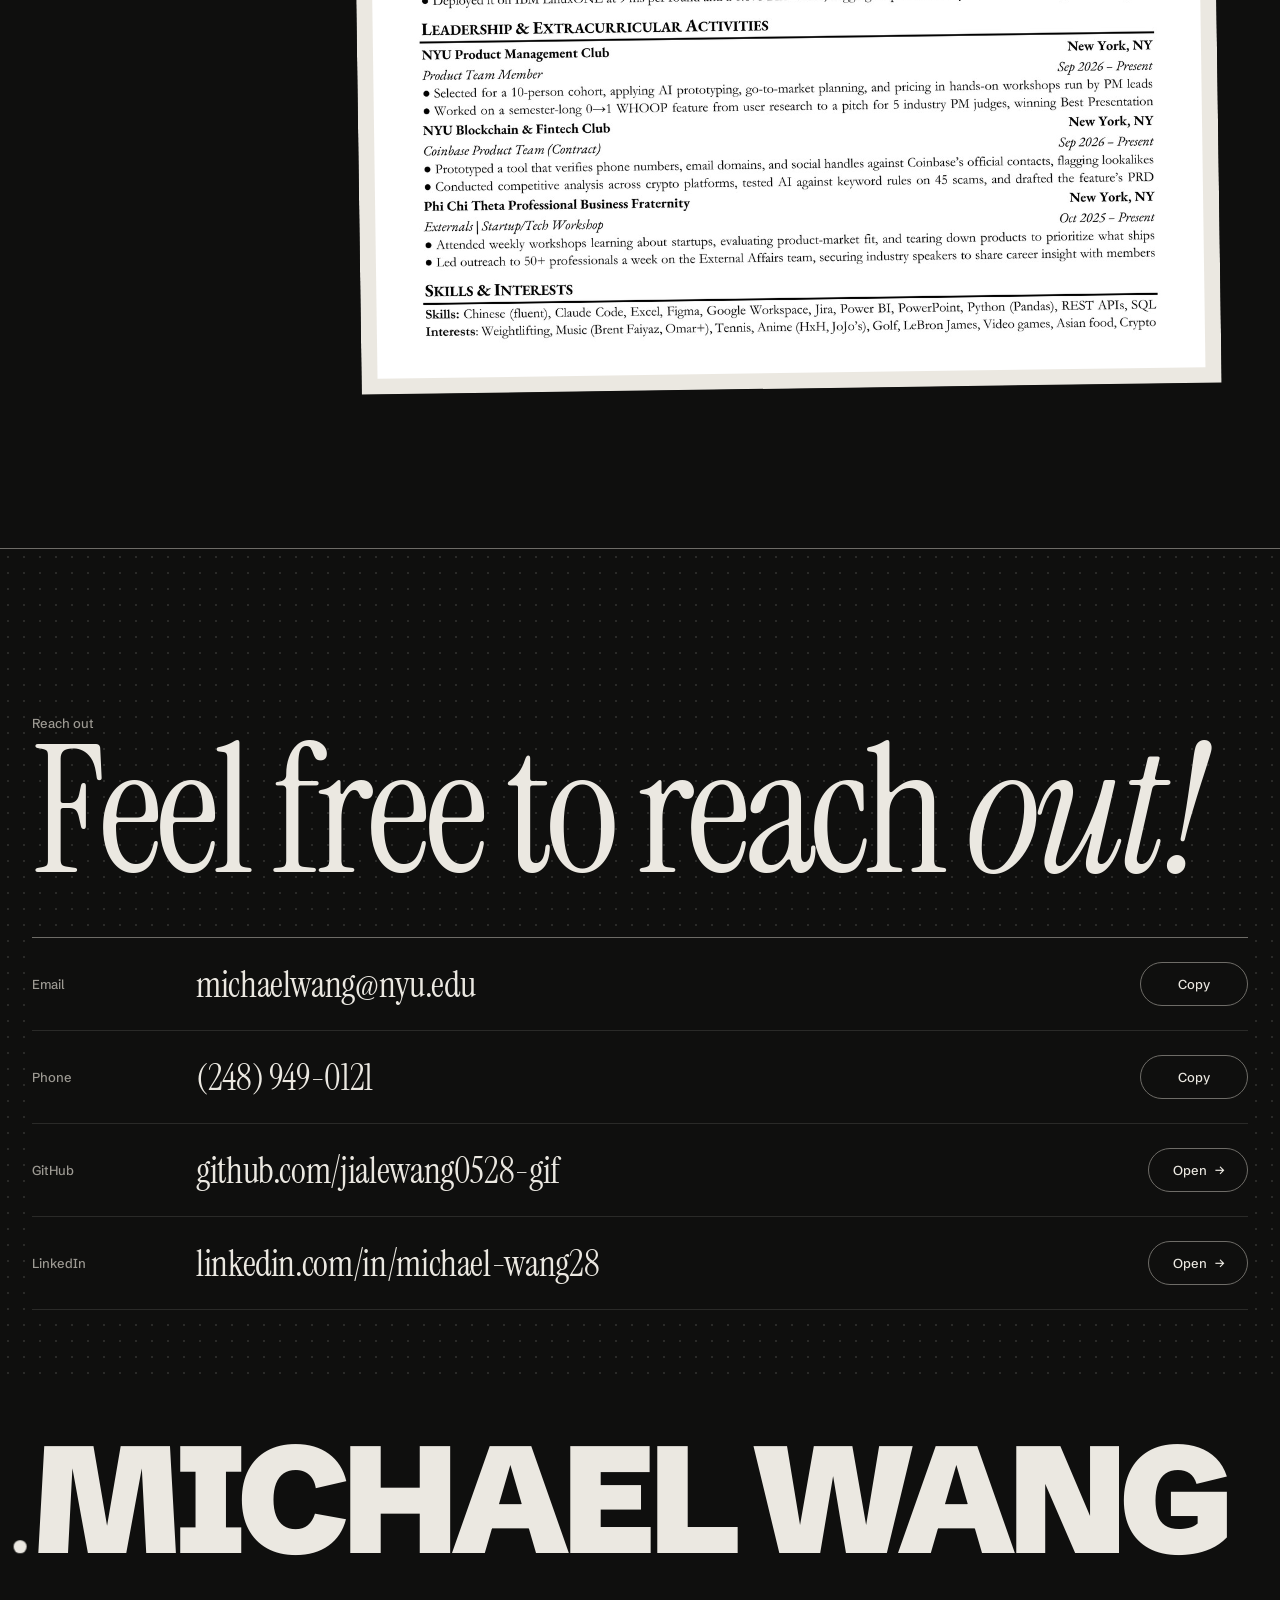
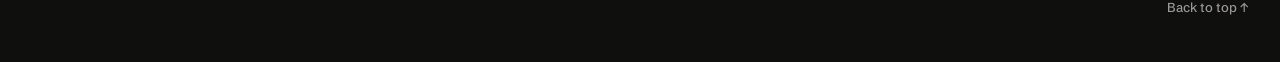
==== commit 81defb20: "Fixes from site QA: footer, Patlytics dates, lazy Veraitas screens, reveal and focus bugs - Footer: " ====
--- a/index.html
+++ b/index.html
@@ -2,6 +2,7 @@
 <html lang="en">
 <head>
 <meta charset="utf-8">
+<script>document.documentElement.classList.add("js");</script>
 <meta name="viewport" content="width=device-width, initial-scale=1">
 <title>Michael Wang</title>
 <link rel="icon" href="data:image/svg+xml,%3Csvg xmlns=%27http://www.w3.org/2000/svg%27 viewBox=%270 0 64 64%27%3E%3Crect width=%2764%27 height=%2764%27 fill=%27%230f0f0e%27/%3E%3Ctext x=%2732%27 y=%2744%27 font-family=%27Georgia,serif%27 font-style=%27italic%27 font-size=%2734%27 fill=%27%23ebe8e1%27 text-anchor=%27middle%27%3EMW%3C/text%3E%3C/svg%3E">
@@ -322,7 +323,7 @@
   .reel { height: calc(var(--cards) * 28vh + 100vh); }
   .rc { width: 78vw; top: 36%; } .rc.poster { width: 46vw; }
   .reel-count { top: 76px; } .reel-side { display: none; }
-  .reel-info { bottom: 12vh; } .reel-tabs { top: auto; bottom: 3vh; } .reel-tab { padding: 10px 16px; } .tab-more { display: none; } .reel-arrows, .reel-skip { display: none; } .reel-read { height: 38px; padding: 0 16px; }
+  .reel-info { bottom: 12vh; width: 100%; padding: 44px 20px 18px; background: linear-gradient(to bottom, transparent, var(--surface) 44px); } .reel-tabs { top: auto; bottom: 3vh; } .reel-tab { padding: 10px 16px; } .tab-more { display: none; } .reel-arrows, .reel-skip { display: none; } .reel-read { height: 38px; padding: 0 16px; }
 }
 @media (prefers-reduced-motion: reduce) { .reel { display: none; } }
 
@@ -486,7 +487,7 @@
   .pstrip .pcard.flip .pc-art { order: 0; border-right: 0; border-left: 1px solid var(--line); }
   .pstrip .pcard.feat .pc-info { padding: var(--space-6); }
   .pstrip .pcard.feat .pc-title { font-size: clamp(44px, 4.2vw, 64px); }
-  .pstrip .pc-ui .ui-stage { transform: scale(.5); }
+  .pstrip .pc-ui .ui-stage { transform: scale(.45); }
   .pstrip .pc-ui, .pstrip .pc-phones { min-height: 0; }
   @media (min-width: 1300px) { .pstrip .pc-ui .ui-stage { transform: scale(.6); } }
   @media (min-width: 1500px) { .pstrip .pc-ui .ui-stage { transform: scale(.7); } }
@@ -667,6 +668,7 @@
 @media (hover: hover) and (pointer: fine) { .pcard:hover .pc-cs .ui2 { transform: translate(-50%, -66%) scale(1.03); } }
 @media (hover: hover) and (pointer: fine) { .pcard:hover .pc-cs .ui3 { transform: translate(80%, -20%) rotate(7deg); } }
 @media (max-width: 1240px) { .ui-stage { transform: scale(.84); } }
+@media (min-width: 861px) and (max-width: 1099px) { .ui-stage { transform: scale(.7); } }
 @media (max-width: 860px) {
   .pcard.flip { grid-template-columns: minmax(0, 1fr); }
   .pcard.flip .pc-art { order: 0; border-right: 0; }
@@ -799,7 +801,7 @@
 
 footer { padding-block: var(--space-8) calc(var(--space-6) + env(safe-area-inset-bottom, 0px)); overflow: hidden; }
 .foot-mark { font: 900 12vw/.8 var(--sans); letter-spacing: -.05em; text-transform: uppercase; margin: 0 0 var(--space-5); white-space: nowrap; color: var(--ink); }
-.foot-row { display: flex; flex-wrap: wrap; justify-content: space-between; gap: var(--space-3); color: var(--muted); }
+.foot-row { display: flex; flex-wrap: wrap; justify-content: flex-end; gap: var(--space-3); color: var(--muted); }
 .foot-row a { text-decoration: none; display: inline-block; padding: 14px 0; }
 .replay { background: none; border: 0; color: var(--ink); padding: 14px 0; cursor: pointer; font: inherit; transition: opacity var(--dur-fast) ease, scale 150ms ease-out; -webkit-tap-highlight-color: transparent; }
 @media (hover: hover) and (pointer: fine) { .replay:hover { opacity: .7; } }
@@ -835,7 +837,7 @@
   :is(.btn, .reel-tab, .reel-arrow, .pv-btn, .vtp-play, .vtp-start, .replay, .menu-btn):not(:disabled):active { scale: .96; }
 }
 /* ---------- Swap (project 04): card art + poster ---------- */
-/* ---------- Swap (04): coded cards rebuilt from the real app's CSS (core.css, today.css, money.css, deck.css).
+/* ---------- Swap (05): coded cards rebuilt from the real app's CSS (core.css, today.css, money.css, deck.css).
    Light app cards on the dark card art; every size is the app's rem value written as em, so one font-size scales it. ---------- */
 .pc-sw { --glow-c: rgba(228, 108, 53, .2);
   --sw-ink: #14162a; --sw-ink2: #4a4f66; --sw-ink3: #565c74; --sw-ink4: rgba(20, 22, 42, .38);
@@ -1207,7 +1209,7 @@
           <span class="pc-cat caps-s">AI feature &#xb7; NYU PMC &#xd7; Rho</span>
           <h3 class="pc-title">Rho <em>Pilot</em></h3>
           <p class="pc-desc">One date that tells a founder when to start raising.</p>
-          <span class="pc-stats caps-s"><b>3</b> founder interviews <i></i> <b>4</b> pain points <i></i> Live prototype</span>
+          <span class="pc-stats caps-s"><b>3</b> interviews <i></i> <b>4</b> pain points <i></i> Live prototype</span>
           <span class="btn btn-primary pc-go">Open project <span class="arr" aria-hidden="true">&#x2192;</span></span>
         </div>
         <div class="pc-art pc-ui pc-rho" aria-hidden="true">
@@ -1466,7 +1468,7 @@
               <li><span class="k caps-s">Trust</span><div><b>AI reads and explains, math makes every number</b><span>Anything it guesses waits for the founder&#x2019;s yes. Rho never moves money.</span></div></li>
               <li><span class="k caps-s">Measure</span><div><b>Alerts acted on within 7 days</b><span>Target 80%, with two guardrails: date accuracy and undone actions.</span></div></li>
             </ol>
-            <div class="tags"><span class="tag-k caps-s">Built with</span><span class="tag">Figma Slides</span><span class="tag">HTML/CSS</span><span class="tag">JavaScript</span></div>
+            <div class="tags"><span class="tag-k caps-s">Built with</span><span class="tag">HTML/CSS</span><span class="tag">JavaScript</span><span class="tag">Figma Slides</span></div>
             <div class="btns">
               <a class="btn btn-primary" href="https://adonis-umber.vercel.app/" target="_blank" rel="noopener">Try the prototype <span class="arr" aria-hidden="true">&#x2192;</span></a>
             </div>
@@ -1477,21 +1479,67 @@
           </div>
         </article>
 
+        <article class="proj" id="p-ibm" data-n="03">
+          <div class="float" role="img" aria-label="CS2 Integrity Watch project poster">
+            <div class="sheet">
+              <div class="media">
+                <svg viewBox="0 0 200 250" aria-hidden="true">
+                  <rect class="band" x="118" y="22" width="40" height="104" fill="#ff5a4e" opacity=".22"/>
+                  <line x1="16" y1="126" x2="184" y2="126" stroke="#2a2a28"/><line x1="16" y1="74" x2="184" y2="74" stroke="#2a2a28" stroke-dasharray="2 4"/>
+                  <polyline class="mkt" pathLength="100" fill="none" stroke="#4f86ff" stroke-width="3" points="16,82 34,78 52,90 70,72 88,96 106,100 124,104 142,40 160,102 184,98"/>
+                  <polyline class="mdl" pathLength="100" fill="none" stroke="#f5a623" stroke-width="3" points="16,76 34,70 52,86 70,92 88,84 106,96 124,108 142,100 160,92 184,104"/>
+                  <circle class="ping" cx="142" cy="40" r="5" fill="#ff5a4e"/>
+                </svg>
+                <div class="poster"><small>IBM Z Datathon</small>CS2<br>Integrity<br>Watch</div>
+              </div>
+              <div class="foot"><span>03 / CS2 Integrity Watch</span><span class="sw"><i style="background:#4f86ff"></i><i style="background:#f5a623"></i><i style="background:#ff5a4e"></i></span></div>
+            </div>
+            <span class="sticker">Machine learning</span>
+          </div>
+          <div class="proj-body">
+            <h3>CS2 Integrity <em>Watch</em></h3>
+            <dl class="tldr">
+              <div><dt class="caps-s">Problem</dt><dd>Match-fixing gets caught late, by someone rewatching hours of video.</dd></div>
+              <div><dt class="caps-s">Proposed solution</dt><dd>Compare a win-probability model with live betting odds every round, and flag maps where the market moves first.</dd></div>
+            </dl>
+            <ol class="steps">
+              <li><span class="k caps-s">Data</span><div><b>1,988 pro maps, 42,009 rounds</b><span>Parsed from demos with <code>demoparser2</code>: money, equipment, armor, buy type, side, score.</span></div></li>
+              <li><span class="k caps-s">Market</span><div><b>12,489 Polymarket events</b><span>1-minute prices and every fill.</span></div></li>
+              <li><span class="k caps-s">Align</span><div><b>One clock for both feeds</b><span>Inferred the 64-tick rate and anchored each map on its market&#x2019;s settlement.</span></div></li>
+              <li><span class="k caps-s">Model</span><div><b>Logistic regression, isotonic calibration</b><span>Match-level holdout. Brier 0.178 on 9,163 rounds vs. 0.25 for a coin flip.</span></div></li>
+              <li><span class="k caps-s">Benchmark</span><div><b>XGBoost</b><span>We kept logistic regression: its coefficients explain each alert exactly, and SHAP has no s390x build.</span></div></li>
+              <li><span class="k caps-s">Deploy</span><div><b>IBM LinuxONE (s390x)</b><span>Ingest, training, scoring and dashboard on one machine. About 9 ms per score, 33 tests.</span></div></li>
+              <li><span class="k caps-s">Alert</span><div><b>15+ point gap for 2+ rounds</b><span>Only when the market moved first. 474 of 1,014 market-matched maps raise nothing.</span></div></li>
+            </ol>
+            <div class="tags"><span class="tag-k caps-s">Built with</span><span class="tag">Python</span><span class="tag">pandas</span><span class="tag">scikit-learn</span><span class="tag">XGBoost</span><span class="tag">IBM LinuxONE</span><span class="tag">Polymarket API</span></div>
+            <div class="btns">
+              <a class="btn btn-primary" href="https://youtu.be/xO6F2ehuW4A" target="_blank" rel="noopener">Watch the video <span class="arr" aria-hidden="true">&#x2192;</span></a>
+              <a class="btn" href="http://148.100.79.57:38888/" target="_blank" rel="noopener">Live dashboard <span class="arr" aria-hidden="true">&#x2192;</span></a>
+              <a class="btn" href="https://www.figma.com/deck/O5UdHDEbmIeoyUa1FUXixK" target="_blank" rel="noopener">Pitch deck <span class="arr" aria-hidden="true">&#x2192;</span></a>
+              <a class="btn" href="https://github.com/jialewang0528-gif/IBMZProject" target="_blank" rel="noopener">GitHub repo <span class="arr" aria-hidden="true">&#x2192;</span></a>
+            </div>
+          </div>
+          <div class="proj-more figs">
+            <figure><img src="cs2-alert-high.jpg" alt="Win probability by round for Wildcard vs NOMERCY: the market sat near 97% while the model started at 50%, a 47.2-point gap held for 12 rounds, graded high severity" width="1440" height="612" loading="lazy"><figcaption class="caps-s muted">NOMERCY: a 47.2-point gap held 12 rounds, graded high.</figcaption></figure>
+            <figure><img src="cs2-alert-low.jpg" alt="Win probability by round for ex-Zero Tenacity vs RUSTEC: a two-round market spike to 45% with nothing to back it up, graded low severity" width="1440" height="612" loading="lazy"><figcaption class="caps-s muted">A two-round spike with nothing behind it, graded low.</figcaption></figure>
+          </div>
+        </article>
+
         <article class="proj" id="p-vt" data-n="04">
           <div class="vt-demo">
             <div class="vtp paused" id="vtp">
               <div class="vtp-chrome" aria-hidden="true"><i></i><i></i><i></i><span class="vtp-name">Veraitas</span><span class="vtp-len caps-s">0:47</span></div>
               <div class="vtp-screen" id="vtpScreen" aria-label="Veraitas walkthrough. Click to pause or play.">
                 <div class="vtp-cam" id="vtpCam">
-                  <img class="vtp-img" src="vt-01.jpg" alt="Portfolio with live profit and loss" width="2160" height="1350">
-                  <img class="vtp-img" src="vt-02.jpg" alt="Trade page with the live chart and order book" width="2160" height="1350">
-                  <img class="vtp-img" src="vt-03.jpg" alt="Beginner Mode turned on" width="2160" height="1350">
-                  <img class="vtp-img" src="vt-04.jpg" alt="Tap to explain: market cap in plain English" width="2160" height="1350">
-                  <img class="vtp-img" src="vt-05.jpg" alt="The agent explaining one point on the chart" width="2160" height="1350">
-                  <img class="vtp-img" src="vt-06.jpg" alt="Before you buy: every cost from a live quote" width="2160" height="1350">
-                  <img class="vtp-img" src="vt-07.jpg" alt="The agent explaining the live order book" width="2160" height="1350">
-                  <img class="vtp-img" src="vt-08.jpg" alt="The agent answering why SOL is moving, with sources" width="2160" height="1350">
-                  <img class="vtp-img" src="vt-09.jpg" alt="Swing Check: a normal day in dollars" width="2160" height="1350">
+                  <img class="vtp-img" loading="lazy" decoding="async" src="vt-01.jpg" alt="Portfolio with live profit and loss" width="2160" height="1350">
+                  <img class="vtp-img" loading="lazy" decoding="async" src="vt-02.jpg" alt="Trade page with the live chart and order book" width="2160" height="1350">
+                  <img class="vtp-img" loading="lazy" decoding="async" src="vt-03.jpg" alt="Beginner Mode turned on" width="2160" height="1350">
+                  <img class="vtp-img" loading="lazy" decoding="async" src="vt-04.jpg" alt="Tap to explain: market cap in plain English" width="2160" height="1350">
+                  <img class="vtp-img" loading="lazy" decoding="async" src="vt-05.jpg" alt="The agent explaining one point on the chart" width="2160" height="1350">
+                  <img class="vtp-img" loading="lazy" decoding="async" src="vt-06.jpg" alt="Before you buy: every cost from a live quote" width="2160" height="1350">
+                  <img class="vtp-img" loading="lazy" decoding="async" src="vt-07.jpg" alt="The agent explaining the live order book" width="2160" height="1350">
+                  <img class="vtp-img" loading="lazy" decoding="async" src="vt-08.jpg" alt="The agent answering why SOL is moving, with sources" width="2160" height="1350">
+                  <img class="vtp-img" loading="lazy" decoding="async" src="vt-09.jpg" alt="Swing Check: a normal day in dollars" width="2160" height="1350">
                 </div>
                 <i class="vtp-spot" id="vtpSpot" aria-hidden="true"></i>
                 <i class="vtp-click" id="vtpClick" aria-hidden="true"></i>
@@ -1543,52 +1591,6 @@
             <div class="btns">
               <a class="btn btn-primary" href="https://github.com/jialewang0528-gif/veraitas" target="_blank" rel="noopener">GitHub repo <span class="arr" aria-hidden="true">&#x2192;</span></a>
             </div>
-          </div>
-        </article>
-
-        <article class="proj" id="p-ibm" data-n="03">
-          <div class="float" role="img" aria-label="CS2 Integrity Watch project poster">
-            <div class="sheet">
-              <div class="media">
-                <svg viewBox="0 0 200 250" aria-hidden="true">
-                  <rect class="band" x="118" y="22" width="40" height="104" fill="#ff5a4e" opacity=".22"/>
-                  <line x1="16" y1="126" x2="184" y2="126" stroke="#2a2a28"/><line x1="16" y1="74" x2="184" y2="74" stroke="#2a2a28" stroke-dasharray="2 4"/>
-                  <polyline class="mkt" pathLength="100" fill="none" stroke="#4f86ff" stroke-width="3" points="16,82 34,78 52,90 70,72 88,96 106,100 124,104 142,40 160,102 184,98"/>
-                  <polyline class="mdl" pathLength="100" fill="none" stroke="#f5a623" stroke-width="3" points="16,76 34,70 52,86 70,92 88,84 106,96 124,108 142,100 160,92 184,104"/>
-                  <circle class="ping" cx="142" cy="40" r="5" fill="#ff5a4e"/>
-                </svg>
-                <div class="poster"><small>IBM Z Datathon</small>CS2<br>Integrity<br>Watch</div>
-              </div>
-              <div class="foot"><span>03 / CS2 Integrity Watch</span><span class="sw"><i style="background:#4f86ff"></i><i style="background:#f5a623"></i><i style="background:#ff5a4e"></i></span></div>
-            </div>
-            <span class="sticker">Machine learning</span>
-          </div>
-          <div class="proj-body">
-            <h3>CS2 Integrity <em>Watch</em></h3>
-            <dl class="tldr">
-              <div><dt class="caps-s">Problem</dt><dd>Match-fixing gets caught late, by someone rewatching hours of video.</dd></div>
-              <div><dt class="caps-s">Proposed solution</dt><dd>Compare a win-probability model with live betting odds every round, and flag maps where the market moves first.</dd></div>
-            </dl>
-            <ol class="steps">
-              <li><span class="k caps-s">Data</span><div><b>1,988 pro maps, 42,009 rounds</b><span>Parsed from demos with <code>demoparser2</code>: money, equipment, armor, buy type, side, score.</span></div></li>
-              <li><span class="k caps-s">Market</span><div><b>12,489 Polymarket events</b><span>1-minute prices and every fill.</span></div></li>
-              <li><span class="k caps-s">Align</span><div><b>One clock for both feeds</b><span>Inferred the 64-tick rate and anchored each map on its market&#x2019;s settlement.</span></div></li>
-              <li><span class="k caps-s">Model</span><div><b>Logistic regression, isotonic calibration</b><span>Match-level holdout. Brier 0.178 on 9,163 rounds vs. 0.25 for a coin flip.</span></div></li>
-              <li><span class="k caps-s">Benchmark</span><div><b>XGBoost</b><span>We kept logistic regression: its coefficients explain each alert exactly, and SHAP has no s390x build.</span></div></li>
-              <li><span class="k caps-s">Deploy</span><div><b>IBM LinuxONE (s390x)</b><span>Ingest, training, scoring and dashboard on one machine. About 9 ms per score, 33 tests.</span></div></li>
-              <li><span class="k caps-s">Alert</span><div><b>15+ point gap for 2+ rounds</b><span>Only when the market moved first. 474 of 1,014 market-matched maps raise nothing.</span></div></li>
-            </ol>
-            <div class="tags"><span class="tag-k caps-s">Built with</span><span class="tag">Python</span><span class="tag">pandas</span><span class="tag">scikit-learn</span><span class="tag">XGBoost</span><span class="tag">IBM LinuxONE</span><span class="tag">Polymarket API</span></div>
-            <div class="btns">
-              <a class="btn btn-primary" href="https://youtu.be/xO6F2ehuW4A" target="_blank" rel="noopener">Watch the video <span class="arr" aria-hidden="true">&#x2192;</span></a>
-              <a class="btn" href="http://148.100.79.57:38888/" target="_blank" rel="noopener">Live dashboard <span class="arr" aria-hidden="true">&#x2192;</span></a>
-              <a class="btn" href="https://www.figma.com/deck/O5UdHDEbmIeoyUa1FUXixK" target="_blank" rel="noopener">Pitch deck <span class="arr" aria-hidden="true">&#x2192;</span></a>
-              <a class="btn" href="https://github.com/jialewang0528-gif/IBMZProject" target="_blank" rel="noopener">GitHub repo <span class="arr" aria-hidden="true">&#x2192;</span></a>
-            </div>
-          </div>
-          <div class="proj-more figs">
-            <figure><img src="cs2-alert-high.jpg" alt="Win probability by round for Wildcard vs NOMERCY: the market sat near 97% while the model started at 50%, a 47.2-point gap held for 12 rounds, graded high severity" width="1440" height="612" loading="lazy"><figcaption class="caps-s muted">NOMERCY: a 47.2-point gap held 12 rounds, graded high.</figcaption></figure>
-            <figure><img src="cs2-alert-low.jpg" alt="Win probability by round for ex-Zero Tenacity vs RUSTEC: a two-round market spike to 45% with nothing to back it up, graded low severity" width="1440" height="612" loading="lazy"><figcaption class="caps-s muted">A two-round spike with nothing behind it, graded low.</figcaption></figure>
           </div>
         </article>
 
@@ -1677,14 +1679,14 @@
       <h2>Where I&#x2019;ve <em>worked</em></h2>    </header>
 
     <div class="xp-logos">
-      <a class="lg" href="#xp-patlytics" style="--c:#57dc2f" aria-label="Patlytics: Product &amp; GTM Strategy, jump to details"><span class="lg-now caps-s"><b></b>Now</span><span class="lg-mark"><svg class="lg-svg" aria-hidden="true" focusable="false" xmlns="http://www.w3.org/2000/svg" version="1.1" viewBox="0 0 162 50"><path fill="currentColor" d="M39.5617981,14.6688995h8.4298019c5.6337013,0,9.0974998,3.0056,9.0974998,7.8061008,0,4.9674988-3.5890007,7.8895988-9.0974998,7.8895988h-5.1329994v9.1000996h-3.3386002c.0417976,0,.0417976-24.7957993.0417976-24.7957993ZM42.9420013,17.4239998v10.269001h4.9660988c3.6724014,0,5.8423996-1.9619999,5.8423996-5.1345005,0-3.0890007-2.2117004-5.1345005-5.7172012-5.1345005h-5.0912971ZM59.467701,26.3987007c.6259995-4.2161007,3.4220009-6.7625008,8.1376991-6.7625008,5.1330032,0,7.6369019,3.0056,7.6369019,7.5555992v7.5974007c0,2.2123985.1669998,3.5900002.7094955,4.6753006h-3.3802948c-.3756027-.7514-.5008011-1.8785019-.5425034-3.0473022-1.6692963,2.4629021-4.2148972,3.4647026-6.5935974,3.4647026-4.0063019,0-6.6771011-1.8783989-6.6771011-5.5101013,0-2.6716003,1.460598-4.5917988,4.2984009-5.5101986,2.629097-.8766003,5.2582016-1.0853004,8.9722977-1.1271v-.4174004c0-3.0890999-1.4606018-4.8006001-4.7574005-4.8006001-2.7960968,0-4.2148972,1.5445995-4.6739998,4.0073986h-3.1716003v-.1251984h.0417023ZM65.7692032,37.0433998c3.5889969,0,6.2597961-2.7969017,6.2597961-6.0946007v-.9183998c-8.1793976.0418015-10.0155983,1.8367004-10.0155983,4.1744003,0,1.8367004,1.5023003,2.8386002,3.7558022,2.8386002ZM79.4989014,22.6417999h-2.7125015v-2.5881004h2.6707993v-5.2598h3.2134018v5.3015003h4.2148972v2.5881004h-4.2148972v11.1872997c0,2.2958984.7093964,3.4230003,3.5470963,3.4230003h.6259995v2.2958984c-.3755951.1669998-1.1684952.2504997-2.0865936.2504997-3.5889053,0-5.2999039-1.9202003-5.2999039-6.011097l.0417023-11.1873016ZM88.5129013,13.2495003h3.2134018v26.2150993h-3.2134018V13.2495003ZM119.5200195,22.6799927v-2.5800171h-4.210022v-5.3099976h-3.2199707v5.2600098h-2.6700439v.0499878h-.8800049l-5.0899658,12.7300415-.8699951,2.5899658-.8800049-2.5899658-5.2600098-12.7300415h-3.460022l7.8900146,18.7000122-.6300049,1.5c-1.9199829,4.2999878-2.5899658,4.7999878-4.9199829,4.7999878h-.960022v2.460022c.3699951.0900269,1.1199951.25,1.960022.25,3.289978,0,4.5899658-1.210022,6.5100098-5.8800049l7.9299927-19.289978h1.3300171v11.1900024c0,4.0899658,1.7099609,6.0100098,5.2999878,6.0100098.9199829,0,1.7099609-.0800171,2.0899658-.25v-2.3000488h-.6300049c-2.8399658,0-3.539978-1.1199951-3.539978-3.4199829v-11.1900024h4.210022ZM121.1050034,13.2495003h3.2139969v4.2579002h-3.2139969v-4.2579002ZM121.1050034,20.0955009h3.2139969v19.3690987h-3.2139969v-19.3690987ZM140.7189941,26.7329006c-.5419922-2.9638004-2.4619904-4.341301-5.048996-4.341301-3.5890045,0-5.4669952,2.6298008-5.4669952,7.3885994,0,4.717001,1.9609985,7.3469028,5.5500031,7.3469028,2.5879974,0,4.423996-1.3775024,5.0499878-4.1326027h3.2130127c-.8760071,4.7588005-4.0480042,6.8459015-8.3040009,6.8459015-5.5090027,0-8.7640076-3.7985992-8.7640076-10.0602016,0-6.5119991,3.3390045-10.1019993,8.7220001-10.1019993,4.2149963,0,7.5950012,2.4211998,8.1790009,7.1382008h-3.1710052v-.0834999h.0410004ZM161.4600067,33.9542999c0,3.5900002-3.2130127,5.8858986-7.7620087,5.8858986-4.5910034,0-7.7619934-2.2123985-8.5130005-6.7624969h3.2129974c.4170074,2.6715965,2.4620056,4.1744003,5.4250031,4.1744003,2.8800049,0,4.423996-1.2941017,4.423996-3.0891037,0-5.2596989-12.4359894-.9182968-12.4359894-8.8913975,0-2.9638004,2.2949982-5.6354008,7.0099945-5.6354008,4.173996,0,7.2619934,1.9619999,7.8880005,6.7625008h-3.2140045c-.5-3.0055008-2.1279907-4.1326008-4.8819885-4.1326008-2.4210052,0-3.7980042,1.1688004-3.7980042,2.7968006.125,5.3431988,12.6450043.9183998,12.6450043,8.8913994Z"/><path fill="currentColor" d="M22.8699951,5.4799805L14.9799805.6799927c-1.4199829-.8699951-3.1699829-.9099731-4.6699829-.0800171-1.5.8400269-2.3800049,2.3400269-2.3800049,4.0500488v1l-.8800049-.5400391c-1.4199829-.8800049-3.1699829-.9199829-4.6699829-.0799561-1.5.8299561-2.3800049,2.3299561-2.3800049,4.039978v27.9299927c0,2.9699707,1.5900269,5.7600098,4.0900269,7.3099976l7.8899536,4.8400269c.75.4599609,1.5800171.6699829,2.4200439.6699829.789978,0,1.5799561-.210022,2.25-.6300049,1.5-.8300171,2.3800049-2.3400269,2.3800049-4.0499878v-10.2600098l.8799438.539978c.75.4500122,1.5800171.6600342,2.4200439.6600342.789978,0,1.539978-.210022,2.25-.6199951,1.5-.8400269,2.3800049-2.3400269,2.3800049-4.0500488V12.789978c0-2.9599609-1.5500488-5.7599487-4.0900269-7.3099976ZM15.8200073,29.0800171l-2.1300049-1.2999878c-1.5900269-.960022-2.5499878-2.7200317-2.5499878-4.5500488v-11.8200073l2.1300049,1.3000488c1.5899658.9599609,2.5499878,2.7099609,2.5499878,4.5499878v11.8200073ZM15.8200073,45.1799927c0,.710022-.5,1.0900269-.710022,1.210022-.2099609.1300049-.7999878.3399658-1.4199829-.0400391l-7.8900146-4.7999878c-1.5899658-.9599609-2.539978-2.7099609-2.539978-4.5499878V9.0700073c0-.7000122.5-1.0800171.7000122-1.210022.1300049-.039978.3800049-.1599731.7099609-.1599731.210022,0,.460022.039978.710022.2099609l2.5499878,1.5500488v13.8099976c0,2.9599609,1.539978,5.7600098,4.0900269,7.2999878l3.7999878,2.3399658v12.2700195ZM23.7000122,31.4099731c0,.710022-.5,1.0800171-.710022,1.210022-.2000122.1199951-.789978.3300171-1.4099731-.039978l-2.5499878-1.5499878v-13.8200073c0-2.960022-1.5400391-5.7600098-4.0900269-7.3000488l-3.7999878-2.3099976v-2.9899902c0-.7099609.5-1.0899658.7099609-1.2099609.1300049-.0400391.3800049-.1700439.710022-.1700439.210022,0,.460022.0400391.710022.210022l7.8899536,4.7999878c1.5800171.960022,2.5400391,2.710022,2.5400391,4.5499878v18.6199951Z"/></svg></span><span class="lg-meta caps-s"><b>Product &amp; GTM</b><span>Aug 2026&#x2013;Present</span></span></a>
+      <a class="lg" href="#xp-patlytics" style="--c:#57dc2f" aria-label="Patlytics: Product &amp; GTM Strategy, jump to details"><span class="lg-mark"><svg class="lg-svg" aria-hidden="true" focusable="false" xmlns="http://www.w3.org/2000/svg" version="1.1" viewBox="0 0 162 50"><path fill="currentColor" d="M39.5617981,14.6688995h8.4298019c5.6337013,0,9.0974998,3.0056,9.0974998,7.8061008,0,4.9674988-3.5890007,7.8895988-9.0974998,7.8895988h-5.1329994v9.1000996h-3.3386002c.0417976,0,.0417976-24.7957993.0417976-24.7957993ZM42.9420013,17.4239998v10.269001h4.9660988c3.6724014,0,5.8423996-1.9619999,5.8423996-5.1345005,0-3.0890007-2.2117004-5.1345005-5.7172012-5.1345005h-5.0912971ZM59.467701,26.3987007c.6259995-4.2161007,3.4220009-6.7625008,8.1376991-6.7625008,5.1330032,0,7.6369019,3.0056,7.6369019,7.5555992v7.5974007c0,2.2123985.1669998,3.5900002.7094955,4.6753006h-3.3802948c-.3756027-.7514-.5008011-1.8785019-.5425034-3.0473022-1.6692963,2.4629021-4.2148972,3.4647026-6.5935974,3.4647026-4.0063019,0-6.6771011-1.8783989-6.6771011-5.5101013,0-2.6716003,1.460598-4.5917988,4.2984009-5.5101986,2.629097-.8766003,5.2582016-1.0853004,8.9722977-1.1271v-.4174004c0-3.0890999-1.4606018-4.8006001-4.7574005-4.8006001-2.7960968,0-4.2148972,1.5445995-4.6739998,4.0073986h-3.1716003v-.1251984h.0417023ZM65.7692032,37.0433998c3.5889969,0,6.2597961-2.7969017,6.2597961-6.0946007v-.9183998c-8.1793976.0418015-10.0155983,1.8367004-10.0155983,4.1744003,0,1.8367004,1.5023003,2.8386002,3.7558022,2.8386002ZM79.4989014,22.6417999h-2.7125015v-2.5881004h2.6707993v-5.2598h3.2134018v5.3015003h4.2148972v2.5881004h-4.2148972v11.1872997c0,2.2958984.7093964,3.4230003,3.5470963,3.4230003h.6259995v2.2958984c-.3755951.1669998-1.1684952.2504997-2.0865936.2504997-3.5889053,0-5.2999039-1.9202003-5.2999039-6.011097l.0417023-11.1873016ZM88.5129013,13.2495003h3.2134018v26.2150993h-3.2134018V13.2495003ZM119.5200195,22.6799927v-2.5800171h-4.210022v-5.3099976h-3.2199707v5.2600098h-2.6700439v.0499878h-.8800049l-5.0899658,12.7300415-.8699951,2.5899658-.8800049-2.5899658-5.2600098-12.7300415h-3.460022l7.8900146,18.7000122-.6300049,1.5c-1.9199829,4.2999878-2.5899658,4.7999878-4.9199829,4.7999878h-.960022v2.460022c.3699951.0900269,1.1199951.25,1.960022.25,3.289978,0,4.5899658-1.210022,6.5100098-5.8800049l7.9299927-19.289978h1.3300171v11.1900024c0,4.0899658,1.7099609,6.0100098,5.2999878,6.0100098.9199829,0,1.7099609-.0800171,2.0899658-.25v-2.3000488h-.6300049c-2.8399658,0-3.539978-1.1199951-3.539978-3.4199829v-11.1900024h4.210022ZM121.1050034,13.2495003h3.2139969v4.2579002h-3.2139969v-4.2579002ZM121.1050034,20.0955009h3.2139969v19.3690987h-3.2139969v-19.3690987ZM140.7189941,26.7329006c-.5419922-2.9638004-2.4619904-4.341301-5.048996-4.341301-3.5890045,0-5.4669952,2.6298008-5.4669952,7.3885994,0,4.717001,1.9609985,7.3469028,5.5500031,7.3469028,2.5879974,0,4.423996-1.3775024,5.0499878-4.1326027h3.2130127c-.8760071,4.7588005-4.0480042,6.8459015-8.3040009,6.8459015-5.5090027,0-8.7640076-3.7985992-8.7640076-10.0602016,0-6.5119991,3.3390045-10.1019993,8.7220001-10.1019993,4.2149963,0,7.5950012,2.4211998,8.1790009,7.1382008h-3.1710052v-.0834999h.0410004ZM161.4600067,33.9542999c0,3.5900002-3.2130127,5.8858986-7.7620087,5.8858986-4.5910034,0-7.7619934-2.2123985-8.5130005-6.7624969h3.2129974c.4170074,2.6715965,2.4620056,4.1744003,5.4250031,4.1744003,2.8800049,0,4.423996-1.2941017,4.423996-3.0891037,0-5.2596989-12.4359894-.9182968-12.4359894-8.8913975,0-2.9638004,2.2949982-5.6354008,7.0099945-5.6354008,4.173996,0,7.2619934,1.9619999,7.8880005,6.7625008h-3.2140045c-.5-3.0055008-2.1279907-4.1326008-4.8819885-4.1326008-2.4210052,0-3.7980042,1.1688004-3.7980042,2.7968006.125,5.3431988,12.6450043.9183998,12.6450043,8.8913994Z"/><path fill="currentColor" d="M22.8699951,5.4799805L14.9799805.6799927c-1.4199829-.8699951-3.1699829-.9099731-4.6699829-.0800171-1.5.8400269-2.3800049,2.3400269-2.3800049,4.0500488v1l-.8800049-.5400391c-1.4199829-.8800049-3.1699829-.9199829-4.6699829-.0799561-1.5.8299561-2.3800049,2.3299561-2.3800049,4.039978v27.9299927c0,2.9699707,1.5900269,5.7600098,4.0900269,7.3099976l7.8899536,4.8400269c.75.4599609,1.5800171.6699829,2.4200439.6699829.789978,0,1.5799561-.210022,2.25-.6300049,1.5-.8300171,2.3800049-2.3400269,2.3800049-4.0499878v-10.2600098l.8799438.539978c.75.4500122,1.5800171.6600342,2.4200439.6600342.789978,0,1.539978-.210022,2.25-.6199951,1.5-.8400269,2.3800049-2.3400269,2.3800049-4.0500488V12.789978c0-2.9599609-1.5500488-5.7599487-4.0900269-7.3099976ZM15.8200073,29.0800171l-2.1300049-1.2999878c-1.5900269-.960022-2.5499878-2.7200317-2.5499878-4.5500488v-11.8200073l2.1300049,1.3000488c1.5899658.9599609,2.5499878,2.7099609,2.5499878,4.5499878v11.8200073ZM15.8200073,45.1799927c0,.710022-.5,1.0900269-.710022,1.210022-.2099609.1300049-.7999878.3399658-1.4199829-.0400391l-7.8900146-4.7999878c-1.5899658-.9599609-2.539978-2.7099609-2.539978-4.5499878V9.0700073c0-.7000122.5-1.0800171.7000122-1.210022.1300049-.039978.3800049-.1599731.7099609-.1599731.210022,0,.460022.039978.710022.2099609l2.5499878,1.5500488v13.8099976c0,2.9599609,1.539978,5.7600098,4.0900269,7.2999878l3.7999878,2.3399658v12.2700195ZM23.7000122,31.4099731c0,.710022-.5,1.0800171-.710022,1.210022-.2000122.1199951-.789978.3300171-1.4099731-.039978l-2.5499878-1.5499878v-13.8200073c0-2.960022-1.5400391-5.7600098-4.0900269-7.3000488l-3.7999878-2.3099976v-2.9899902c0-.7099609.5-1.0899658.7099609-1.2099609.1300049-.0400391.3800049-.1700439.710022-.1700439.210022,0,.460022.0400391.710022.210022l7.8899536,4.7999878c1.5800171.960022,2.5400391,2.710022,2.5400391,4.5499878v18.6199951Z"/></svg></span><span class="lg-meta caps-s"><b>Product &amp; GTM</b><span>Aug 2026&#x2013;Nov 2026</span></span></a>
       <a class="lg" href="#xp-moonshot" style="--c:#c9c7ff" aria-label="Moonshot (YC S26): Product &amp; Growth, jump to details"><span class="lg-mark"><span class="lg-ms"><img src="logo-moonshot.png" alt="" width="192" height="192"><span>moonshot</span></span></span><span class="lg-meta caps-s"><b>Product &amp; Growth</b><span>Aug&#x2013;Oct 2026</span></span></a>
       <a class="lg" href="#xp-yanfeng" style="--c:#2f7bff" aria-label="Yanfeng Automotive Interiors: Commercial Strategy &amp; Ops, jump to details"><span class="lg-mark"><img class="lg-img" src="logo-yanfeng.png" alt="" width="609" height="165"></span><span class="lg-meta caps-s"><b>Strategy &amp; Ops</b><span>Jun&#x2013;Aug 2026</span></span></a>
       <a class="lg" href="#xp-rockbridge" style="--c:#4cb7e4" aria-label="Rockbridge Growth Equity: Private Equity, jump to details"><span class="lg-mark"><svg class="lg-svg" aria-hidden="true" focusable="false" viewBox="0 0 258 70" fill="none" xmlns="http://www.w3.org/2000/svg"><path d="M35.568 69.493c-5.325 0-8.738-3.576-8.738-9.115a9.665 9.665 0 0 1 2.268-6.212 8.28 8.28 0 0 1 6.47-2.894c3.919 0 6.967 1.922 8.157 5.148l.12.328-2.836.755-.098-.28c-.772-2.245-2.57-3.386-5.325-3.386-3.741 0-5.698 3.226-5.698 6.408 0 4.93 2.942 6.688 5.698 6.688 3.461 0 5.494-1.722 5.627-4.744h-5.77v-2.57h8.37v9.608H41.27v-1.908c-1.33 1.438-3.221 2.174-5.702 2.174ZM61.076 69.067l-4.513-7.1h-3.785v7.1h-2.85V51.685h7.89c3.68 0 5.708 1.829 5.708 5.143 0 2.579-1.332 4.345-3.68 4.882l4.67 7.34-3.44.017Zm-3.608-9.67c2.22 0 3.209-.789 3.209-2.569 0-1.779-.99-2.573-3.209-2.573h-4.69v5.143h4.69ZM76.771 69.494c-5.325 0-8.738-3.577-8.738-9.115s3.43-9.115 8.738-9.115 8.738 3.577 8.738 9.115-3.413 9.115-8.738 9.115Zm0-15.798c-2.756 0-5.702 1.775-5.702 6.687 0 4.913 2.946 6.688 5.702 6.688s5.702-1.775 5.702-6.688c0-4.912-2.942-6.687-5.702-6.687ZM104.67 69.067l-4.118-13.015-4.091 13.015h-2.658l-5.348-17.382h3.049L95.2 64.08l3.99-12.395h2.747l3.989 12.395 3.701-12.395h3.044l-5.343 17.382h-2.658ZM119.426 69.067V54.255h-5.033v-2.57h12.914v2.57h-5.032v14.812h-2.849ZM143.416 69.067v-7.712h-8.578v7.712h-2.849V51.685h2.849v7.105h8.578v-7.105h2.849v17.382h-2.849ZM161.104 69.067V51.685h12.399v2.57h-9.55v4.535h8.303v2.565h-8.303v5.148h9.781v2.564h-12.63ZM191.547 67.843a8.846 8.846 0 0 1-5.383 1.65c-5.325 0-8.738-3.576-8.738-9.114s3.431-9.115 8.738-9.115c5.307 0 8.738 3.577 8.738 9.115a10.09 10.09 0 0 1-1.425 5.37l2.521 2.09-1.775 2.156-2.676-2.152Zm-5.383-14.147c-2.756 0-5.702 1.775-5.702 6.687 0 4.913 2.946 6.688 5.702 6.688s5.702-1.775 5.702-6.688c0-4.912-2.946-6.687-5.702-6.687ZM206.44 69.494c-4.194 0-6.692-2.335-6.692-6.249v-11.56h2.849v11.188c0 2.8 1.185 4.051 3.843 4.051s3.843-1.251 3.843-4.051V51.685h2.849v11.56c0 3.914-2.503 6.249-6.692 6.249ZM222.939 51.685h-2.849v17.382h2.849V51.685ZM232.461 69.067V54.255h-5.032v-2.57h12.913v2.57h-5.032v14.812h-2.849ZM248.854 69.067v-7.934l-6.297-9.448h3.426l4.295 6.67 4.292-6.67H258l-6.297 9.448v7.934h-2.849ZM41.572 44.376l-5.45-8.586H31.45v8.586h-3.31V23.52h9.465c2.547 0 6.82.798 6.82 6.141 0 1.86-.594 5.024-4.482 5.88l5.627 8.835h-3.998ZM37.179 32.84c2.724 0 3.94-.977 3.94-3.173 0-2.197-1.216-3.173-3.94-3.173h-5.73v6.346h5.73ZM61.062 44.878c-6.372 0-10.486-4.296-10.486-10.939s4.114-10.943 10.486-10.943c6.373 0 10.486 4.296 10.486 10.943 0 6.648-4.096 10.939-10.486 10.939Zm0-19.082c-5.13 0-6.95 4.384-6.95 8.143 0 3.759 1.802 8.143 6.95 8.143s6.95-4.389 6.95-8.143c0-3.754-1.82-8.143-6.95-8.143ZM87.733 44.878c-6.373 0-10.491-4.296-10.491-10.939s4.118-10.943 10.49-10.943c4.74 0 8.281 2.423 9.48 6.479l.097.337-3.426.63-.071-.266c-.635-2.57-3.137-4.358-6.08-4.358-5.134-.022-6.967 4.358-6.967 8.121 0 3.763 1.82 8.143 6.954 8.143 3.306 0 5.836-2.299 6.297-5.715l.045-.316 3.46.444-.061.338a9.812 9.812 0 0 1-9.727 8.045ZM117.469 44.368l-6.918-9.767-2.592 2.538v7.229h-3.31V23.507h3.31v9.336l9.173-9.336h4.184l-8.462 8.702 8.64 12.159h-4.025ZM127.542 44.376V23.52h9.763c4.966 0 6.737 2.88 6.737 5.573a4.827 4.827 0 0 1-2.428 4.256c1.935.79 3.027 2.64 3.027 5.2a6.216 6.216 0 0 1-1.105 3.52c-1.087 1.522-2.898 2.307-5.339 2.307h-10.655Zm10.176-2.968c1.549-.023 3.399-.555 3.399-2.974 0-3.106-1.895-3.372-4.366-3.372h-5.902v6.346h6.869Zm-1.038-9.324c2.684 0 3.829-.887 3.829-2.889 0-2.72-1.775-2.72-3.856-2.72h-5.804v5.61h5.831ZM166.31 44.376l-5.454-8.586h-4.65v8.586h-3.329V23.52h9.461c2.552 0 6.826.798 6.826 6.141 0 1.86-.599 5.024-4.482 5.88l5.622 8.835h-3.994Zm-4.398-11.537c2.725 0 3.941-.977 3.941-3.173 0-2.197-1.216-3.173-3.941-3.173h-5.706v6.346h5.706ZM180.692 23.506h-3.306v20.857h3.306V23.506ZM190.224 44.376V23.52h7.957c5.889 0 9.266 3.843 9.266 10.543 0 6.462-3.466 10.318-9.266 10.318l-7.957-.005Zm7.504-2.968c4.158 0 6.182-2.486 6.182-7.602 0-4.881-2.002-7.322-5.956-7.322h-4.437v14.915l4.211.009ZM224.51 44.878c-6.373 0-10.486-4.295-10.486-10.938a11.558 11.558 0 0 1 2.72-7.469 9.93 9.93 0 0 1 7.766-3.475c4.699 0 8.356 2.308 9.785 6.173l.12.328-3.298.888-.093-.284c-.932-2.698-3.186-4.127-6.514-4.127-4.567 0-6.954 3.923-6.954 7.801 0 3.76 1.824 8.144 6.954 8.144 4.18 0 6.718-2.184 6.86-5.863h-6.98V33.08h10.007v11.458h-2.965v-2.419c-1.562 1.815-3.874 2.76-6.922 2.76ZM242.82 44.368V23.507h14.839v2.968H246.13v5.61h10.025v2.968H246.13V41.4h11.813v2.969H242.82Z" fill="currentColor"/><path fill-rule="evenodd" clip-rule="evenodd" d="M126.846 18.332S107.467 0 65.899 0C28.623 0 5.707 16.113 0 21.82l.68.772S26.887 4.047 65.845 4.047c40.067 0 52.999 11.591 60.259 15.035l.741-.75Z" fill="currentColor"/></svg></span><span class="lg-meta caps-s"><b>Private Equity</b><span>May&#x2013;Jun 2025</span></span></a>
     </div>
 
     <div class="xp" id="xp-patlytics">
-      <div class="xp-head"><span class="xp-years caps-s">Aug 2026&#x2013;Present</span><span class="xp-co">Patlytics</span><span class="xp-role"><b>Product &amp; Go-to-Market Strategy Intern</b>New York, NY</span></div>
+      <div class="xp-head"><span class="xp-years caps-s">Aug 2026&#x2013;Nov 2026</span><span class="xp-co">Patlytics</span><span class="xp-role"><b>Product &amp; Go-to-Market Strategy Intern</b>New York, NY</span></div>
       <div class="xp-body"><p class="xp-line">Tested the AI agent before launch and built the tools that find new government patent-office contracts.</p><div class="xp-links"><a class="mw-link" href="https://www.patlytics.ai/agent" target="_blank" rel="noopener">Patlytics Agent &#x2197;</a><a class="mw-link" href="https://www.patlytics.ai/" target="_blank" rel="noopener">patlytics.ai &#x2197;</a></div></div>
     </div>
     <div class="xp" id="xp-moonshot">
@@ -1724,8 +1726,8 @@
       <span class="caps muted">Reach out</span>
       <h2>Feel free to reach <em>out!</em></h2>
       <div class="c-rows">
-        <div class="c-row"><span class="caps-s">Email</span><a class="c-val" href="mailto:michaelwang@nyu.edu">michaelwang@nyu.edu</a><button class="btn copy" type="button" data-copy="michaelwang@nyu.edu">Copy</button></div>
-        <div class="c-row"><span class="caps-s">Phone</span><span class="c-val">(248) 949-0121</span><button class="btn copy" type="button" data-copy="(248) 949-0121">Copy</button></div>
+        <div class="c-row"><span class="caps-s">Email</span><a class="c-val" href="mailto:michaelwang@nyu.edu">michaelwang@nyu.edu</a><button class="btn copy" type="button" aria-label="Copy email" data-copy="michaelwang@nyu.edu">Copy</button></div>
+        <div class="c-row"><span class="caps-s">Phone</span><span class="c-val">(248) 949-0121</span><button class="btn copy" type="button" aria-label="Copy phone number" data-copy="(248) 949-0121">Copy</button></div>
         <div class="c-row"><span class="caps-s">GitHub</span><a class="c-val" href="https://github.com/jialewang0528-gif" target="_blank" rel="noopener">github.com/jialewang0528-gif</a><a class="btn" href="https://github.com/jialewang0528-gif" target="_blank" rel="noopener">Open <span class="arr" aria-hidden="true">&#x2192;</span></a></div>
         <div class="c-row"><span class="caps-s">LinkedIn</span><a class="c-val" id="linkedin" href="https://www.linkedin.com/in/michael-wang28/" target="_blank" rel="noopener">linkedin.com/in/michael-wang28</a><a class="btn" href="https://www.linkedin.com/in/michael-wang28/" id="linkedinBtn" target="_blank" rel="noopener">Open <span class="arr" aria-hidden="true">&#x2192;</span></a></div>
       </div>
@@ -1735,10 +1737,10 @@
 
 <footer class="wrap">
   <p class="foot-mark" id="footMark" aria-hidden="true">Michael Wang</p>
-  <div class="foot-row caps-s"><span>New York, NY &#xb7; <span id="nyClock">--:--</span></span><span>Updated Nov 2026</span><span>Product &#xb7; Growth &#xb7; Data &#xb7; AI</span><button class="replay caps-s" type="button" data-replay>Replay intro</button><a href="#top">Back to top &#x2191;</a></div>
+  <div class="foot-row caps-s"><a href="#top">Back to top &#x2191;</a></div>
 </footer>
 
-<div class="pv" id="pv" role="dialog" aria-modal="true" aria-labelledby="pvName" aria-hidden="true">
+<div class="pv" id="pv" data-lenis-prevent role="dialog" aria-modal="true" aria-labelledby="pvName" aria-hidden="true">
   <div class="pv-bar">
     <span class="pv-idx caps-s" id="pvIdx">01 / 05</span>
     <span class="pv-name" id="pvName">Project</span>
@@ -2321,6 +2323,17 @@
       });
     });
     document.querySelectorAll(".figs figure, .resume-img, .proj > .float").forEach(function (el) { el.classList.add("rv-clip"); io.observe(el); });
+    // backup: the observer sees a fully clipped element as zero-size, so a scrollbar jump past it can leave it hidden.
+    // On page scroll, reveal anything visible on the page that is already in or above the screen.
+    var rvPend = [].slice.call(document.querySelectorAll(".rv-clip"));
+    function rvSweep() {
+      rvPend = rvPend.filter(function (el) {
+        if (el.classList.contains("in")) return false;
+        if (el.offsetParent && el.getBoundingClientRect().top < window.innerHeight) { el.classList.add("in"); io.unobserve(el); return false; }
+        return true;
+      });
+    }
+    window.addEventListener("scroll", rvSweep, { passive: true });
   }
 
   // portrait: gentle 3D tilt toward the cursor, with the sheen following it
@@ -2352,7 +2365,7 @@
   var PROJ = {
     swap: { el: "p-swap", bg: "sw-bg.jpg", name: "Swap", title: "Swap", cat: "Personal finance \u00b7 iPhone app", desc: "A daily spending number for college kids who live in the city.", stats: "<b>13</b> months of data <i></i> <b>27</b> tests",
       cards: [{ poster: 1 }, { src: "sw-p1.jpg", tall: 1, alt: "This week: what is left today and where the money goes, sample student" }, { src: "sw-p2.jpg", tall: 1, alt: "Food and getting around this week against the usual week, sample student" }, { src: "sw-p3.jpg", tall: 1, alt: "A swap card: subway to Thursday dinner, about $15 a week" }] },
-    rho: { el: "p-rho", name: "Rho Pilot", title: "Rho <em>Pilot</em>", cat: "AI feature \u00b7 NYU PMC \u00d7 Rho", desc: "One date that tells a founder when to start raising.", stats: "<b>3</b> founder interviews <i></i> <b>4</b> pain points <i></i> Live prototype",
+    rho: { el: "p-rho", name: "Rho Pilot", title: "Rho <em>Pilot</em>", cat: "AI feature \u00b7 NYU PMC \u00d7 Rho", desc: "One date that tells a founder when to start raising.", stats: "<b>3</b> interviews <i></i> <b>4</b> pain points <i></i> Live prototype",
       cards: [{ poster: 1 }, { src: "rho-01.jpg", alt: "The raise-by date: start raising by mid-April 2027" }, { src: "rho-02.jpg", alt: "A $60,000 HubSpot renewal, every option priced in days" }, { src: "rho-03.jpg", alt: "Trust: what it knows, what it won't guess, and who is in control" }, { src: "rho-04.jpg", alt: "A possible duplicate charge: Rho asks instead of acting" }] },
     whoop: { el: "p-whoop", name: "WHOOP Calendar Sync", title: "WHOOP Calendar <em>Sync</em>", cat: "0\u21921 feature \u00b7 NYU PM Club", desc: "Coaching that fits your real schedule.", stats: "<b>14</b> screens <i></i> <b>7</b> pain points <i></i> <b>3</b> KPIs",
       cards: [{ poster: 1 }, { src: "pitch-01.jpg", alt: "Pitch deck title slide: Calendar Sync for WHOOP" }, { src: "pitch-07.jpg", alt: "Pitch insight: members check WHOOP every day, but its advice does not fit their schedule" }, { src: "wh-p2.jpg", tall: 1, alt: "Google Calendar integration screen" }, { src: "wh-p5.jpg", tall: 1, alt: "Lock-screen check-in: early start today" }, { src: "wh-p6.jpg", tall: 1, alt: "WHOOP AI morning check-in that fits the schedule" }, { src: "pitch-12.jpg", alt: "Pitch MVP slide with the value-effort matrix" }, { src: "pitch-15.jpg", alt: "Pitch KPI slide" }] },
@@ -2450,7 +2463,7 @@
     if (!pv.classList.contains("open")) {
       pvReturn = document.activeElement; pvFill(key);
       root.classList.add("pv-lock"); pv.classList.add("open"); pv.setAttribute("aria-hidden", "false");
-      setTimeout(function () { document.getElementById("pvClose").focus({ preventScroll: true }); }, 60);
+      setTimeout(function () { if (pv.classList.contains("open")) document.getElementById("pvClose").focus({ preventScroll: true }); }, 60);
     } else {
       pvPending = key; pv.classList.add("swapping"); clearTimeout(pvSwapT);
       pvSwapT = setTimeout(function () { var k2 = pvPending; pvPending = null; pvFill(k2); pv.classList.remove("swapping"); }, 260);
@@ -2476,7 +2489,7 @@
       rvRun = false; if (rvRaf) { cancelAnimationFrame(rvRaf); rvRaf = 0; } if (pvKey) { var a = document.getElementById(PROJ[pvKey].el); if (a) pvStore.appendChild(a); } pvKey = null;
     }, 900);
   }
-  function fromHash() { var m = /^#project\/([a-z0-9]+)/.exec(location.hash); if (m) openProject(m[1]); else { pvPushed = false; closeProject(true); } }
+  function fromHash() { var m = /^#project\/([a-z0-9]+)/.exec(location.hash); if (m && PROJ[m[1]]) openProject(m[1]); else { pvPushed = false; closeProject(true); } }
   window.addEventListener("hashchange", fromHash);
   document.addEventListener("click", function (e) {
     var a = e.target.closest && e.target.closest('a[href^="#project/"]'); if (!a) return;
@@ -2597,7 +2610,7 @@
       var secs = Math.floor(T / 1000); vTime.textContent = Math.floor(secs / 60) + ":" + String(secs % 60).padStart(2, "0");
     }
     function vSeek(T) { vT0 = Math.max(0, Math.min(VEND, T)); vClicked = Math.floor(vT0 / VD) - (vT0 % VD > VD - 330 ? 0 : 1); vtp.classList.remove("ended"); vRender(vT0); }
-    function vPlay() { if (!vReady) return; if (vT0 >= VEND - 1 || vtp.classList.contains("ended")) vSeek(0); vPlaying = true; vLast = 0; vtp.classList.add("started"); vtp.classList.remove("paused"); document.getElementById("vtpPlay").setAttribute("aria-label", "Pause walkthrough");  curRefresh(); }
+    function vPlay() { if (!vReady) { vAuto = true; vPrime(); return; } if (vT0 >= VEND - 1 || vtp.classList.contains("ended")) vSeek(0); vPlaying = true; vLast = 0; vtp.classList.add("started"); vtp.classList.remove("paused"); document.getElementById("vtpPlay").setAttribute("aria-label", "Pause walkthrough");  curRefresh(); }
     function vPause() { vPlaying = false; vtp.classList.add("paused"); document.getElementById("vtpPlay").setAttribute("aria-label", "Play walkthrough"); curRefresh(); }
     function vFrame(now) {
       if (vPlaying && vVisible && !document.hidden) {
@@ -2614,15 +2627,23 @@
     vScreen.addEventListener("click", function (e) { if (e.target.closest(".vtp-end")) return; if (vPlaying) vPause(); else vPlay(); });
     if (window.ResizeObserver) new ResizeObserver(function () { vMeasure(); vRender(vT0); }).observe(vScreen); else window.addEventListener("resize", function () { vMeasure(); vRender(vT0); });
     var vAuto = true;
-    if ("IntersectionObserver" in window) new IntersectionObserver(function (es) {
-      es.forEach(function (e) { vVisible = e.isIntersecting; if (vVisible && vAuto && vReady && !reduce) { vAuto = false; vPlay(); } });
-    }, { threshold: 0.6 }).observe(vScreen);
-    else vVisible = true;
-    // decode every screen before the first frame so nothing pops in mid-move
-    Promise.race([Promise.all(Array.prototype.map.call(vImgs, function (im) { im.loading = "eager"; return im.decode ? im.decode().catch(function () {}) : Promise.resolve(); })), new Promise(function (r) { setTimeout(r, 2500); })]).then(function () {
-      vReady = true; vMeasure(); vRender(0);
-      if (vVisible && vAuto && !reduce) { vAuto = false; vPlay(); }
-    });
+    // decode every screen before the first frame so nothing pops in mid-move,
+    // but only once the player is near the screen: the 9 screens are 2.5MB and most visitors never open Veraitas
+    var vPrimed = false;
+    function vPrime() {
+      if (vPrimed) return; vPrimed = true;
+      Promise.race([Promise.all(Array.prototype.map.call(vImgs, function (im) { im.loading = "eager"; return im.decode ? im.decode().catch(function () {}) : Promise.resolve(); })), new Promise(function (r) { setTimeout(r, 2500); })]).then(function () {
+        vReady = true; vMeasure(); vRender(0);
+        if (vVisible && vAuto && !reduce) { vAuto = false; vPlay(); }
+      });
+    }
+    if ("IntersectionObserver" in window) {
+      new IntersectionObserver(function (es) {
+        es.forEach(function (e) { vVisible = e.isIntersecting; if (vVisible) vPrime(); if (vVisible && vAuto && vReady && !reduce) { vAuto = false; vPlay(); } });
+      }, { threshold: 0.6 }).observe(vScreen);
+      var vNear = new IntersectionObserver(function (es) { if (es.some(function (e) { return e.isIntersecting; })) { vNear.disconnect(); vPrime(); } }, { rootMargin: "1200px 0px" });
+      vNear.observe(vScreen);
+    } else { vVisible = true; vPrime(); }
     vRender(0); requestAnimationFrame(vFrame);
   }
 
--- a/build.css
+++ b/build.css
@@ -9,6 +9,7 @@
    1. Flood. One flat color per project, sampled from its real screens:
       WHOOP    #ffde00  recovery yellow (wh-p6.jpg)          ink #0b0c0e
       Veraitas #3dd186  bid green (vt-01.jpg, vt-03.jpg)     ink #0a0a0a
+      Rho      #6af3d9  mint (rho-01.jpg, the prototype)      ink #0b0c0e
       CS2      #2c5471  market line (cs2-alert-*.jpg)        ink #f4f5f6
       Swap     #e46d35  orange (sw-p1.jpg, sw-p2.jpg)        ink #131629
    The page tokens are retargeted on <body>; anything with its own dark
--- a/addon-putt.css
+++ b/addon-putt.css
@@ -56,3 +56,4 @@
 }
 
 .putt-debug { position: absolute; left: 0; top: 0; pointer-events: none; opacity: .9; }
+.foot-row .putt-score { margin-right: auto; align-self: center; }
